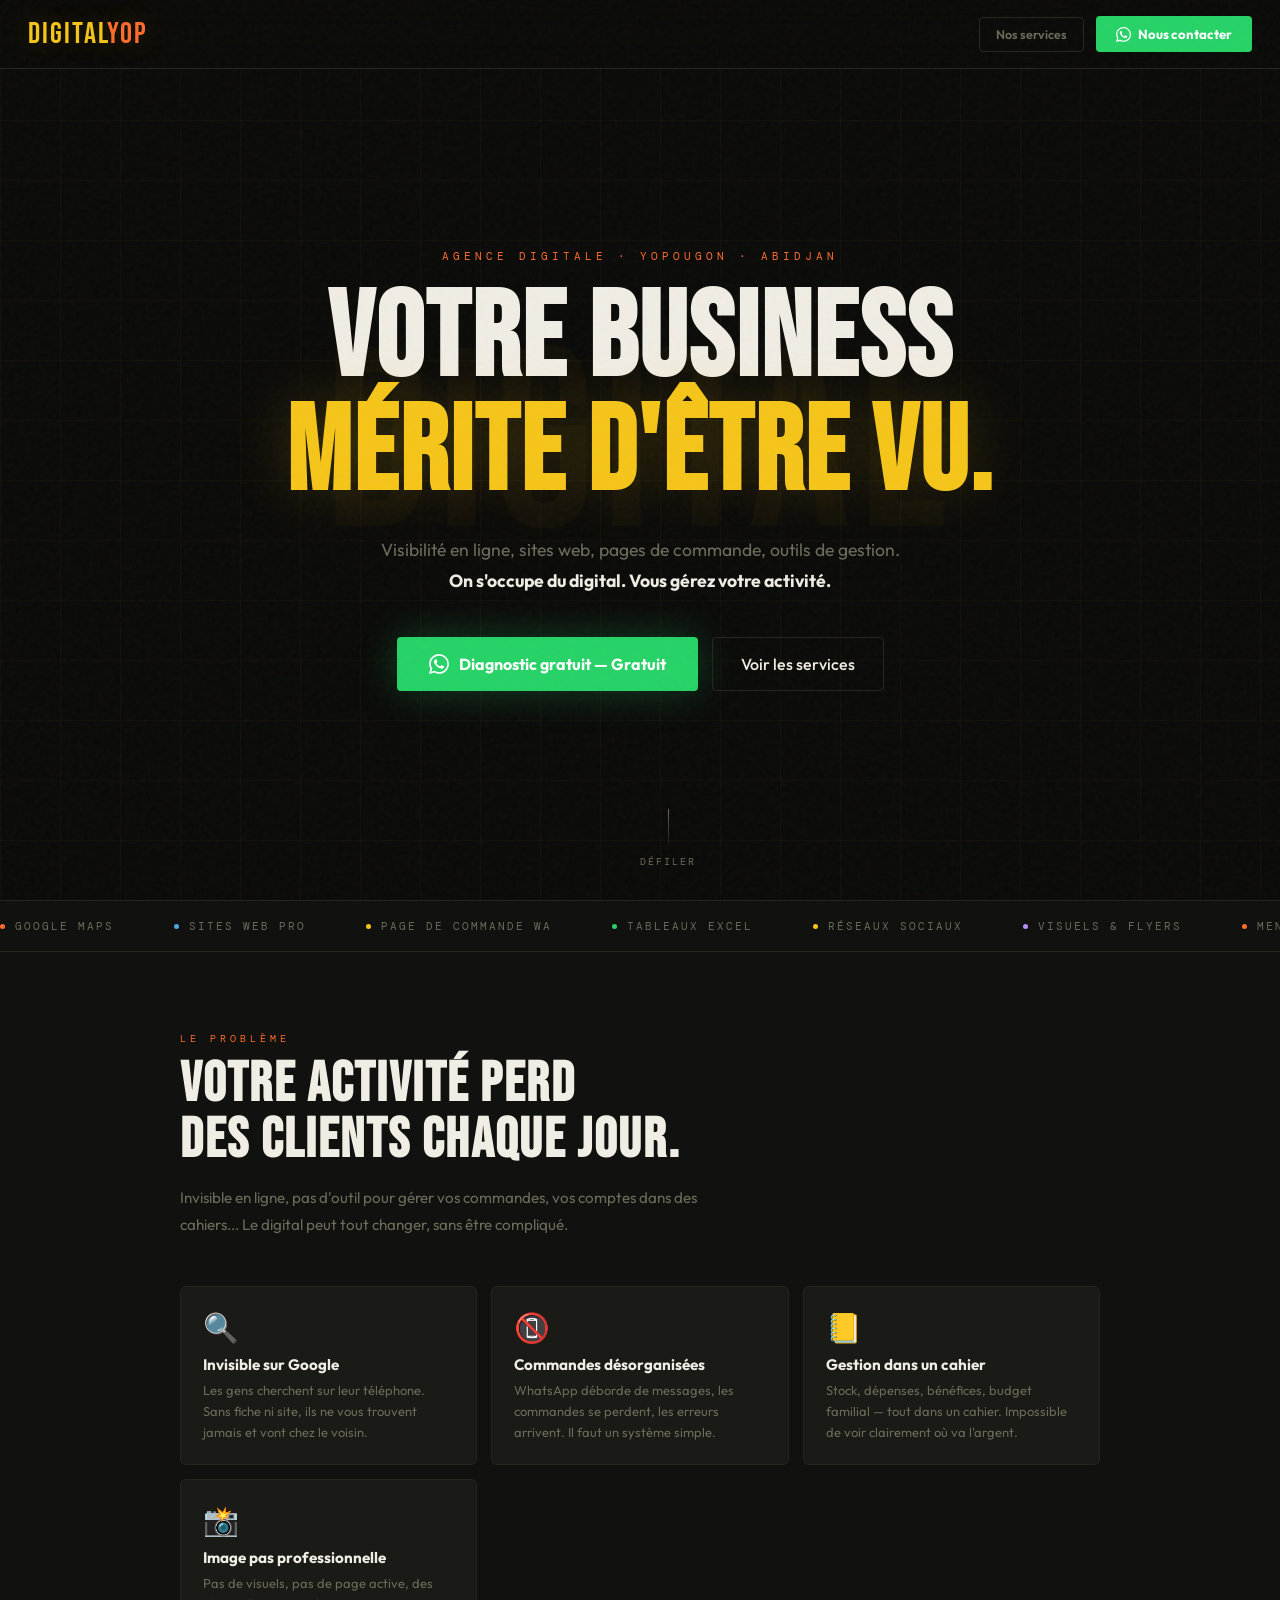
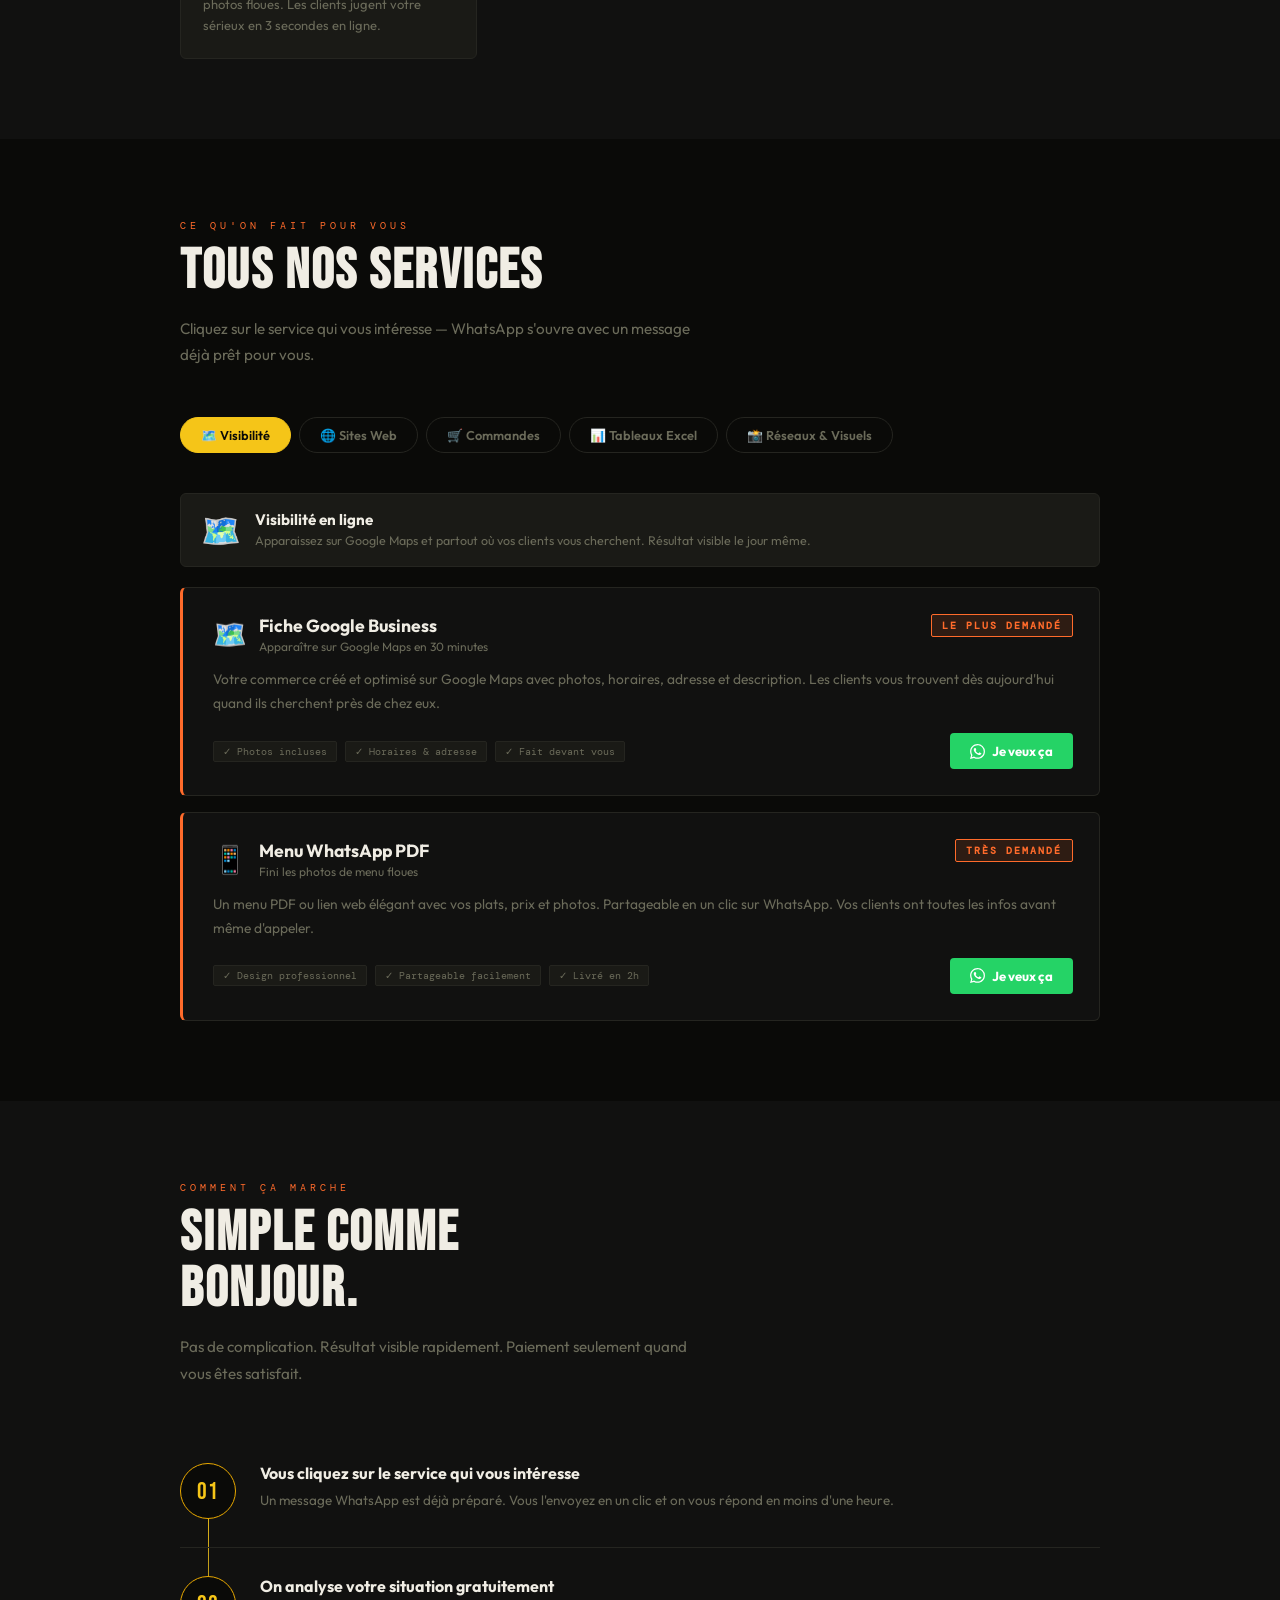
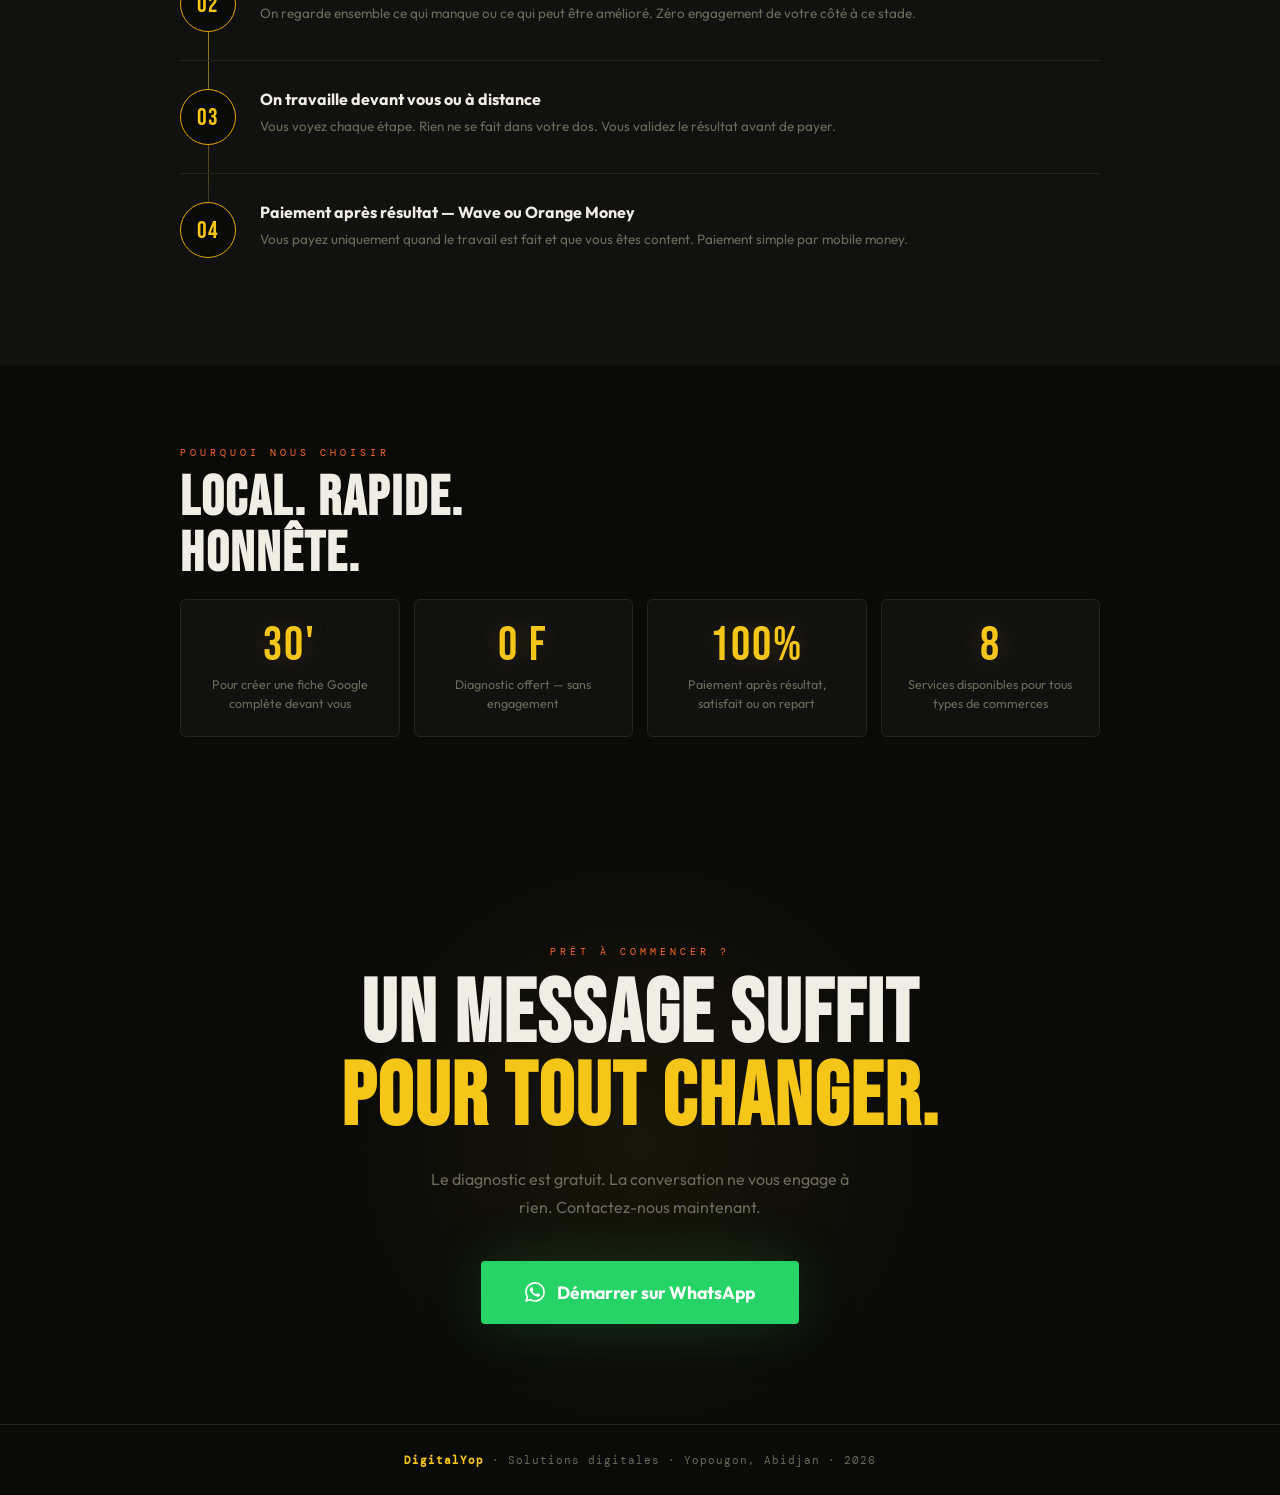
==== index.html @ 4b21d39e "Install Vercel Web Analytics Vercel Web Analytics Implementation Complete ==========================" ====
<!DOCTYPE html>
<html lang="fr">
<head>
<meta charset="UTF-8">
<meta name="viewport" content="width=device-width, initial-scale=1.0">
<title>DigitalYop — Solutions digitales pour commerces & familles</title>
<link href="https://fonts.googleapis.com/css2?family=Bebas+Neue&family=Outfit:wght@300;400;500;600;700&family=DM+Mono:wght@400;500&display=swap" rel="stylesheet">
<script>
  window.va = window.va || function () { (window.vaq = window.vaq || []).push(arguments); };
</script>
<script defer src="/_vercel/insights/script.js"></script>
<style>
:root{
  --bg:#0a0a08;
  --surface:#111110;
  --surface2:#1a1a16;
  --gold:#f5c518;
  --gold2:#e8a800;
  --orange:#ff6b2b;
  --green:#2dce6e;
  --blue:#4ea8de;
  --purple:#b48eff;
  --text:#f0ede4;
  --muted:#6b6b5a;
  --border:#252520;
  --wa:#25D366;
}
*{margin:0;padding:0;box-sizing:border-box;}
html{scroll-behavior:smooth;}
body{background:var(--bg);color:var(--text);font-family:'Outfit',sans-serif;overflow-x:hidden;}

/* GRAIN */
body::after{content:'';position:fixed;inset:0;background-image:url("data:image/svg+xml,%3Csvg viewBox='0 0 200 200' xmlns='http://www.w3.org/2000/svg'%3E%3Cfilter id='n'%3E%3CfeTurbulence type='fractalNoise' baseFrequency='0.85' numOctaves='4' stitchTiles='stitch'/%3E%3C/filter%3E%3Crect width='100%25' height='100%25' filter='url(%23n)' opacity='0.035'/%3E%3C/svg%3E");pointer-events:none;z-index:9999;}

/* ── NAV ── */
nav{position:fixed;top:0;left:0;right:0;z-index:200;padding:16px 28px;display:flex;align-items:center;justify-content:space-between;background:rgba(10,10,8,0.9);backdrop-filter:blur(16px);border-bottom:1px solid var(--border);}
.nav-logo{font-family:'Bebas Neue',sans-serif;font-size:1.9rem;letter-spacing:2px;color:var(--gold);text-shadow:0 0 30px rgba(245,197,24,0.25);line-height:1;}
.nav-logo span{color:var(--orange);}
.nav-right{display:flex;align-items:center;gap:12px;}
.nav-services-btn{background:transparent;border:1px solid var(--border);color:var(--muted);padding:9px 16px;border-radius:4px;font-family:'Outfit',sans-serif;font-size:0.78rem;font-weight:600;cursor:pointer;text-decoration:none;transition:all .2s;display:none;}
.nav-services-btn:hover{border-color:var(--gold);color:var(--gold);}
.nav-cta{background:var(--wa);color:#fff;border:none;padding:10px 20px;border-radius:4px;font-family:'Outfit',sans-serif;font-size:0.82rem;font-weight:700;cursor:pointer;text-decoration:none;display:flex;align-items:center;gap:7px;transition:opacity .2s,transform .2s;}
.nav-cta:hover{opacity:.9;transform:translateY(-1px);}
@media(min-width:600px){.nav-services-btn{display:flex;}}

/* ── HERO ── */
.hero{min-height:100vh;display:flex;flex-direction:column;align-items:center;justify-content:center;text-align:center;padding:100px 20px 60px;position:relative;overflow:hidden;}
.hero-bg-text{position:absolute;font-family:'Bebas Neue',sans-serif;font-size:clamp(6rem,20vw,18rem);color:rgba(245,197,24,0.03);letter-spacing:8px;user-select:none;pointer-events:none;top:50%;transform:translateY(-50%);white-space:nowrap;line-height:1;}
.hero::before{content:'';position:absolute;inset:0;background-image:linear-gradient(rgba(245,197,24,0.03) 1px,transparent 1px),linear-gradient(90deg,rgba(245,197,24,0.03) 1px,transparent 1px);background-size:60px 60px;animation:gridMove 20s linear infinite;}
@keyframes gridMove{from{background-position:0 0;}to{background-position:60px 60px;}}
.hero-eyebrow{font-family:'DM Mono',monospace;font-size:0.68rem;color:var(--orange);text-transform:uppercase;letter-spacing:4px;margin-bottom:20px;position:relative;animation:fadeUp .6s ease both;}
.hero-title{font-family:'Bebas Neue',sans-serif;font-size:clamp(3rem,10vw,7.5rem);line-height:.95;letter-spacing:2px;margin-bottom:24px;position:relative;animation:fadeUp .6s .1s ease both;}
.hero-title .line2{color:var(--gold);text-shadow:0 0 60px rgba(245,197,24,0.2);display:block;}
.hero-sub{max-width:540px;font-size:clamp(0.95rem,2.5vw,1.1rem);color:var(--muted);line-height:1.75;margin-bottom:40px;position:relative;animation:fadeUp .6s .2s ease both;}
.hero-sub strong{color:var(--text);}
.hero-actions{display:flex;gap:14px;flex-wrap:wrap;justify-content:center;position:relative;animation:fadeUp .6s .3s ease both;}
.btn-wa-hero{background:var(--wa);color:#fff;border:none;padding:16px 32px;border-radius:4px;font-family:'Outfit',sans-serif;font-size:1rem;font-weight:700;cursor:pointer;text-decoration:none;display:flex;align-items:center;gap:10px;transition:all .25s;box-shadow:0 0 40px rgba(37,211,102,0.25);}
.btn-wa-hero:hover{transform:translateY(-3px);box-shadow:0 8px 40px rgba(37,211,102,0.35);}
.btn-outline{background:transparent;color:var(--text);border:1px solid var(--border);padding:16px 28px;border-radius:4px;font-family:'Outfit',sans-serif;font-size:1rem;font-weight:500;cursor:pointer;text-decoration:none;transition:border-color .2s,color .2s;}
.btn-outline:hover{border-color:var(--gold);color:var(--gold);}
.scroll-hint{position:absolute;bottom:32px;left:50%;transform:translateX(-50%);display:flex;flex-direction:column;align-items:center;gap:6px;font-family:'DM Mono',monospace;font-size:0.6rem;color:var(--muted);letter-spacing:2px;text-transform:uppercase;animation:fadeUp .6s .6s ease both;}
.scroll-arrow{width:1px;height:40px;background:linear-gradient(to bottom,var(--muted),transparent);animation:scrollPulse 1.8s ease infinite;}
@keyframes scrollPulse{0%,100%{opacity:.3;transform:scaleY(.7);}50%{opacity:1;transform:scaleY(1);}}

/* ── PROOF BAR ── */
.proof-bar{border-top:1px solid var(--border);border-bottom:1px solid var(--border);padding:18px 0;overflow:hidden;background:var(--surface);}
.proof-track{display:flex;gap:60px;align-items:center;width:max-content;animation:marquee 25s linear infinite;}
@keyframes marquee{from{transform:translateX(0);}to{transform:translateX(-50%);}}
.proof-item{display:flex;align-items:center;gap:10px;font-family:'DM Mono',monospace;font-size:0.68rem;color:var(--muted);text-transform:uppercase;letter-spacing:2px;white-space:nowrap;flex-shrink:0;}
.proof-dot{width:5px;height:5px;border-radius:50%;flex-shrink:0;}
.proof-dot.gold{background:var(--gold);}
.proof-dot.orange{background:var(--orange);}
.proof-dot.green{background:var(--green);}
.proof-dot.blue{background:var(--blue);}
.proof-dot.purple{background:var(--purple);}

/* ── SECTIONS ── */
.section{padding:80px 20px;}
.container{max-width:920px;margin:0 auto;}
.sec-label{font-family:'DM Mono',monospace;font-size:0.65rem;color:var(--orange);text-transform:uppercase;letter-spacing:4px;margin-bottom:12px;}
.sec-title{font-family:'Bebas Neue',sans-serif;font-size:clamp(2rem,6vw,3.5rem);letter-spacing:2px;line-height:1;margin-bottom:16px;}
.sec-sub{font-size:0.95rem;color:var(--muted);line-height:1.75;max-width:540px;margin-bottom:48px;}

/* ── PROBLEM ── */
.problem-section{background:var(--surface);}
.prob-grid{display:grid;grid-template-columns:repeat(auto-fit,minmax(220px,1fr));gap:14px;}
.prob-card{background:var(--surface2);border:1px solid var(--border);border-radius:6px;padding:22px;transition:border-color .2s,transform .2s;}
.prob-card:hover{border-color:var(--orange);transform:translateY(-4px);}
.prob-icon{font-size:1.8rem;margin-bottom:10px;}
.prob-card h3{font-size:.95rem;font-weight:700;margin-bottom:6px;}
.prob-card p{font-size:0.81rem;color:var(--muted);line-height:1.6;}

/* ── CATEGORY TABS ── */
.cat-tabs-wrap{display:flex;overflow-x:auto;gap:8px;padding-bottom:4px;margin-bottom:36px;scrollbar-width:none;}
.cat-tabs-wrap::-webkit-scrollbar{display:none;}
.cat-tab{flex-shrink:0;padding:9px 20px;border-radius:100px;border:1px solid var(--border);background:transparent;font-family:'Outfit',sans-serif;font-size:0.8rem;font-weight:600;cursor:pointer;color:var(--muted);transition:all .2s;white-space:nowrap;}
.cat-tab.active,.cat-tab:hover{background:var(--gold);border-color:var(--gold);color:var(--bg);}

/* ── CATEGORY SECTIONS ── */
.cat-section{display:none;}
.cat-section.active{display:block;animation:fadeIn .35s ease;}
@keyframes fadeIn{from{opacity:0;transform:translateY(10px);}to{opacity:1;transform:translateY(0);}}

.cat-intro{display:flex;align-items:center;gap:14px;padding:16px 20px;background:var(--surface2);border:1px solid var(--border);border-radius:6px;margin-bottom:20px;}
.cat-intro-emoji{font-size:2rem;}
.cat-intro h3{font-size:.95rem;font-weight:700;margin-bottom:3px;}
.cat-intro p{font-size:.78rem;color:var(--muted);line-height:1.5;}

/* ── SERVICE CARD ── */
.services-grid{display:grid;gap:16px;}
.service-card{background:var(--surface);border:1px solid var(--border);border-left:3px solid transparent;border-radius:6px;padding:26px 26px 26px 30px;position:relative;overflow:hidden;cursor:pointer;text-decoration:none;display:block;transition:border-color .25s,transform .25s,box-shadow .25s;}
.service-card::after{content:'';position:absolute;inset:0;background:linear-gradient(135deg,rgba(245,197,24,0.03),transparent);opacity:0;transition:opacity .25s;}
.service-card:hover{border-color:var(--gold);transform:translateX(6px);box-shadow:-6px 0 0 var(--gold);text-decoration:none;}
.service-card:hover::after{opacity:1;}

/* accent colors per category */
.service-card.cat-visib{border-left-color:var(--orange);}
.service-card.cat-web{border-left-color:var(--blue);}
.service-card.cat-social{border-left-color:var(--gold);}
.service-card.cat-excel{border-left-color:var(--green);}
.service-card.cat-visuels{border-left-color:var(--purple);}

.sc-top{display:flex;align-items:flex-start;justify-content:space-between;gap:14px;margin-bottom:14px;flex-wrap:wrap;}
.sc-icon-title{display:flex;align-items:center;gap:12px;}
.sc-emoji{font-size:1.7rem;flex-shrink:0;}
.sc-name{font-size:1.1rem;font-weight:700;color:var(--text);margin-bottom:2px;}
.sc-tagline{font-size:0.75rem;color:var(--muted);}
.sc-badge{font-family:'DM Mono',monospace;font-size:0.6rem;font-weight:700;text-transform:uppercase;letter-spacing:2px;padding:4px 10px;border-radius:2px;white-space:nowrap;flex-shrink:0;align-self:flex-start;}

.badge-hot{background:rgba(255,107,43,0.12);color:var(--orange);border:1px solid var(--orange);}
.badge-warm{background:rgba(245,197,24,0.08);color:var(--gold);border:1px solid var(--gold2);}
.badge-cool{background:rgba(45,206,110,0.08);color:var(--green);border:1px solid var(--green);}
.badge-blue{background:rgba(78,168,222,0.1);color:var(--blue);border:1px solid var(--blue);}
.badge-purple{background:rgba(180,142,255,0.1);color:var(--purple);border:1px solid var(--purple);}

.sc-desc{font-size:0.86rem;color:var(--muted);line-height:1.7;margin-bottom:18px;}
.sc-footer{display:flex;align-items:center;justify-content:space-between;flex-wrap:wrap;gap:12px;}
.sc-features{display:flex;gap:8px;flex-wrap:wrap;}
.sc-feat{font-family:'DM Mono',monospace;font-size:0.62rem;background:var(--surface2);border:1px solid var(--border);border-radius:2px;padding:3px 9px;color:var(--muted);}
.sc-cta{background:var(--wa);color:#fff;border:none;padding:10px 20px;border-radius:4px;font-family:'Outfit',sans-serif;font-size:0.82rem;font-weight:700;cursor:pointer;display:flex;align-items:center;gap:7px;transition:all .2s;text-decoration:none;flex-shrink:0;}
.sc-cta:hover{opacity:.9;transform:scale(1.03);}

/* ── HOW IT WORKS ── */
.how-section{background:var(--surface);}
.steps-list{display:grid;gap:0;position:relative;}
.steps-list::before{content:'';position:absolute;left:28px;top:40px;bottom:40px;width:1px;background:linear-gradient(to bottom,var(--gold),var(--border));}
@media(max-width:500px){.steps-list::before{left:20px;}}
.how-step{display:flex;gap:24px;align-items:flex-start;padding:28px 0;border-bottom:1px solid var(--border);opacity:0;transform:translateX(-20px);transition:opacity .5s,transform .5s;}
.how-step:last-child{border-bottom:none;}
.how-step.visible{opacity:1;transform:translateX(0);}
.how-num{font-family:'Bebas Neue',sans-serif;font-size:1.5rem;color:var(--gold);width:56px;height:56px;border:1px solid var(--gold2);border-radius:50%;display:flex;align-items:center;justify-content:center;flex-shrink:0;letter-spacing:1px;background:var(--bg);position:relative;z-index:1;}
.how-body h3{font-size:1rem;font-weight:700;margin-bottom:6px;}
.how-body p{font-size:0.84rem;color:var(--muted);line-height:1.7;}

/* ── TRUST ── */
.trust-grid{display:grid;grid-template-columns:repeat(auto-fit,minmax(190px,1fr));gap:14px;margin-bottom:48px;}
.trust-card{background:var(--surface);border:1px solid var(--border);border-radius:6px;padding:22px;text-align:center;}
.trust-num{font-family:'Bebas Neue',sans-serif;font-size:3rem;color:var(--gold);letter-spacing:2px;line-height:1;margin-bottom:6px;text-shadow:0 0 30px rgba(245,197,24,0.2);}
.trust-label{font-size:0.78rem;color:var(--muted);line-height:1.5;}

/* ── CTA FINAL ── */
.cta-section{text-align:center;padding:80px 20px 100px;position:relative;overflow:hidden;}
.cta-section::before{content:'';position:absolute;width:600px;height:600px;border-radius:50%;background:radial-gradient(circle,rgba(245,197,24,0.06) 0%,transparent 70%);top:50%;left:50%;transform:translate(-50%,-50%);pointer-events:none;}
.cta-big{font-family:'Bebas Neue',sans-serif;font-size:clamp(2.5rem,8vw,5.5rem);letter-spacing:2px;line-height:.95;margin-bottom:24px;}
.cta-big .highlight{color:var(--gold);}
.cta-sub{font-size:1rem;color:var(--muted);max-width:440px;margin:0 auto 40px;line-height:1.75;}
.btn-wa-big{display:inline-flex;align-items:center;gap:12px;background:var(--wa);color:#fff;border:none;padding:20px 44px;border-radius:4px;font-family:'Outfit',sans-serif;font-size:1.1rem;font-weight:700;cursor:pointer;text-decoration:none;transition:all .25s;box-shadow:0 0 60px rgba(37,211,102,0.2);}
.btn-wa-big:hover{transform:translateY(-4px);box-shadow:0 12px 60px rgba(37,211,102,0.35);}
.wa-icon{width:20px;height:20px;fill:#fff;flex-shrink:0;}

/* ── FOOTER ── */
footer{border-top:1px solid var(--border);padding:28px 20px;text-align:center;font-family:'DM Mono',monospace;font-size:0.68rem;color:var(--muted);letter-spacing:1px;}
footer strong{color:var(--gold);}

/* ── ANIMATIONS ── */
@keyframes fadeUp{from{opacity:0;transform:translateY(24px);}to{opacity:1;transform:translateY(0);}}
.reveal{opacity:0;transform:translateY(30px);transition:opacity .6s,transform .6s;}
.reveal.visible{opacity:1;transform:translateY(0);}
.reveal:nth-child(2){transition-delay:.08s;}
.reveal:nth-child(3){transition-delay:.16s;}
.reveal:nth-child(4){transition-delay:.24s;}
.reveal:nth-child(5){transition-delay:.32s;}
.reveal:nth-child(6){transition-delay:.40s;}

/* mobile */
@media(max-width:600px){
  nav{padding:14px 16px;}
  .nav-logo{font-size:1.4rem;}
  .section{padding:56px 16px;}
  .service-card{padding:20px 18px 20px 24px;}
  .sc-footer{flex-direction:column;align-items:flex-start;}
  .sc-cta{width:100%;justify-content:center;}
}

/* WA SVG path reuse */
.wa-path{d:path("M17.472 14.382c-.297-.149-1.758-.867-2.03-.967-.273-.099-.471-.148-.67.15-.197.297-.767.966-.94 1.164-.173.199-.347.223-.644.075-.297-.15-1.255-.463-2.39-1.475-.883-.788-1.48-1.761-1.653-2.059-.173-.297-.018-.458.13-.606.134-.133.298-.347.446-.52.149-.174.198-.298.298-.497.099-.198.05-.371-.025-.52-.075-.149-.669-1.612-.916-2.207-.242-.579-.487-.5-.669-.51-.173-.008-.371-.01-.57-.01-.198 0-.52.074-.792.372-.272.297-1.04 1.016-1.04 2.479 0 1.462 1.065 2.875 1.213 3.074.149.198 2.096 3.2 5.077 4.487.709.306 1.262.489 1.694.625.712.227 1.36.195 1.871.118.571-.085 1.758-.719 2.006-1.413.248-.694.248-1.289.173-1.413-.074-.124-.272-.198-.57-.347m-5.421 7.403h-.004a9.87 9.87 0 01-5.031-1.378l-.361-.214-3.741.982.998-3.648-.235-.374a9.86 9.86 0 01-1.51-5.26c.001-5.45 4.436-9.884 9.888-9.884 2.64 0 5.122 1.03 6.988 2.898a9.825 9.825 0 012.893 6.994c-.003 5.45-4.437 9.884-9.885 9.884m8.413-18.297A11.815 11.815 0 0012.05 0C5.495 0 .16 5.335.157 11.892c0 2.096.547 4.142 1.588 5.945L.057 24l6.305-1.654a11.882 11.882 0 005.683 1.448h.005c6.554 0 11.89-5.335 11.893-11.893a11.821 11.821 0 00-3.48-8.413Z");}
</style>
</head>
<body>

<!-- NAV -->
<nav>
  <div class="nav-logo">Digital<span>Yop</span></div>
  <div class="nav-right">
    <a class="nav-services-btn" href="#services">Nos services</a>
    <a class="nav-cta" href="https://wa.me/2250565861179?text=Bonjour%20DigitalYop%20!%20Je%20voudrais%20en%20savoir%20plus%20sur%20vos%20services.">
      <svg width="15" height="15" viewBox="0 0 24 24" fill="#fff"><path d="M17.472 14.382c-.297-.149-1.758-.867-2.03-.967-.273-.099-.471-.148-.67.15-.197.297-.767.966-.94 1.164-.173.199-.347.223-.644.075-.297-.15-1.255-.463-2.39-1.475-.883-.788-1.48-1.761-1.653-2.059-.173-.297-.018-.458.13-.606.134-.133.298-.347.446-.52.149-.174.198-.298.298-.497.099-.198.05-.371-.025-.52-.075-.149-.669-1.612-.916-2.207-.242-.579-.487-.5-.669-.51-.173-.008-.371-.01-.57-.01-.198 0-.52.074-.792.372-.272.297-1.04 1.016-1.04 2.479 0 1.462 1.065 2.875 1.213 3.074.149.198 2.096 3.2 5.077 4.487.709.306 1.262.489 1.694.625.712.227 1.36.195 1.871.118.571-.085 1.758-.719 2.006-1.413.248-.694.248-1.289.173-1.413-.074-.124-.272-.198-.57-.347m-5.421 7.403h-.004a9.87 9.87 0 01-5.031-1.378l-.361-.214-3.741.982.998-3.648-.235-.374a9.86 9.86 0 01-1.51-5.26c.001-5.45 4.436-9.884 9.888-9.884 2.64 0 5.122 1.03 6.988 2.898a9.825 9.825 0 012.893 6.994c-.003 5.45-4.437 9.884-9.885 9.884m8.413-18.297A11.815 11.815 0 0012.05 0C5.495 0 .16 5.335.157 11.892c0 2.096.547 4.142 1.588 5.945L.057 24l6.305-1.654a11.882 11.882 0 005.683 1.448h.005c6.554 0 11.89-5.335 11.893-11.893a11.821 11.821 0 00-3.48-8.413Z"/></svg>
      Nous contacter
    </a>
  </div>
</nav>

<!-- HERO -->
<section class="hero">
  <div class="hero-bg-text">DIGITAL</div>
  <div class="hero-eyebrow">Agence digitale · Yopougon · Abidjan</div>
  <h1 class="hero-title">
    Votre business<br>
    <span class="line2">mérite d'être vu.</span>
  </h1>
  <p class="hero-sub">
    Visibilité en ligne, sites web, pages de commande, outils de gestion.<br>
    <strong>On s'occupe du digital. Vous gérez votre activité.</strong>
  </p>
  <div class="hero-actions">
    <a class="btn-wa-hero" href="https://wa.me/2250565861179?text=Bonjour%20DigitalYop%20!%20Je%20voudrais%20un%20diagnostic%20gratuit%20de%20ma%20pr%C3%A9sence%20en%20ligne.%20Pouvez-vous%20m%27aider%20?">
      <svg width="20" height="20" viewBox="0 0 24 24" fill="#fff"><path d="M17.472 14.382c-.297-.149-1.758-.867-2.03-.967-.273-.099-.471-.148-.67.15-.197.297-.767.966-.94 1.164-.173.199-.347.223-.644.075-.297-.15-1.255-.463-2.39-1.475-.883-.788-1.48-1.761-1.653-2.059-.173-.297-.018-.458.13-.606.134-.133.298-.347.446-.52.149-.174.198-.298.298-.497.099-.198.05-.371-.025-.52-.075-.149-.669-1.612-.916-2.207-.242-.579-.487-.5-.669-.51-.173-.008-.371-.01-.57-.01-.198 0-.52.074-.792.372-.272.297-1.04 1.016-1.04 2.479 0 1.462 1.065 2.875 1.213 3.074.149.198 2.096 3.2 5.077 4.487.709.306 1.262.489 1.694.625.712.227 1.36.195 1.871.118.571-.085 1.758-.719 2.006-1.413.248-.694.248-1.289.173-1.413-.074-.124-.272-.198-.57-.347m-5.421 7.403h-.004a9.87 9.87 0 01-5.031-1.378l-.361-.214-3.741.982.998-3.648-.235-.374a9.86 9.86 0 01-1.51-5.26c.001-5.45 4.436-9.884 9.888-9.884 2.64 0 5.122 1.03 6.988 2.898a9.825 9.825 0 012.893 6.994c-.003 5.45-4.437 9.884-9.885 9.884m8.413-18.297A11.815 11.815 0 0012.05 0C5.495 0 .16 5.335.157 11.892c0 2.096.547 4.142 1.588 5.945L.057 24l6.305-1.654a11.882 11.882 0 005.683 1.448h.005c6.554 0 11.89-5.335 11.893-11.893a11.821 11.821 0 00-3.48-8.413Z"/></svg>
      Diagnostic gratuit — Gratuit
    </a>
    <a class="btn-outline" href="#services">Voir les services</a>
  </div>
  <div class="scroll-hint">
    <div class="scroll-arrow"></div>
    Défiler
  </div>
</section>

<!-- PROOF BAR -->
<div class="proof-bar">
  <div class="proof-track">
    <div class="proof-item"><div class="proof-dot orange"></div>Google Maps</div>
    <div class="proof-item"><div class="proof-dot blue"></div>Sites Web Pro</div>
    <div class="proof-item"><div class="proof-dot gold"></div>Page de Commande WA</div>
    <div class="proof-item"><div class="proof-dot green"></div>Tableaux Excel</div>
    <div class="proof-item"><div class="proof-dot gold"></div>Réseaux Sociaux</div>
    <div class="proof-item"><div class="proof-dot purple"></div>Visuels & Flyers</div>
    <div class="proof-item"><div class="proof-dot orange"></div>Menu WhatsApp</div>
    <div class="proof-item"><div class="proof-dot blue"></div>Budget Familial</div>
    <div class="proof-item"><div class="proof-dot orange"></div>Google Maps</div>
    <div class="proof-item"><div class="proof-dot blue"></div>Sites Web Pro</div>
    <div class="proof-item"><div class="proof-dot gold"></div>Page de Commande WA</div>
    <div class="proof-item"><div class="proof-dot green"></div>Tableaux Excel</div>
    <div class="proof-item"><div class="proof-dot gold"></div>Réseaux Sociaux</div>
    <div class="proof-item"><div class="proof-dot purple"></div>Visuels & Flyers</div>
    <div class="proof-item"><div class="proof-dot orange"></div>Menu WhatsApp</div>
    <div class="proof-item"><div class="proof-dot blue"></div>Budget Familial</div>
  </div>
</div>

<!-- PROBLEM -->
<section class="section problem-section">
  <div class="container">
    <div class="sec-label reveal">Le problème</div>
    <h2 class="sec-title reveal">Votre activité perd<br>des clients chaque jour.</h2>
    <p class="sec-sub reveal">Invisible en ligne, pas d'outil pour gérer vos commandes, vos comptes dans des cahiers... Le digital peut tout changer, sans être compliqué.</p>
    <div class="prob-grid">
      <div class="prob-card reveal">
        <div class="prob-icon">🔍</div>
        <h3>Invisible sur Google</h3>
        <p>Les gens cherchent sur leur téléphone. Sans fiche ni site, ils ne vous trouvent jamais et vont chez le voisin.</p>
      </div>
      <div class="prob-card reveal">
        <div class="prob-icon">📵</div>
        <h3>Commandes désorganisées</h3>
        <p>WhatsApp déborde de messages, les commandes se perdent, les erreurs arrivent. Il faut un système simple.</p>
      </div>
      <div class="prob-card reveal">
        <div class="prob-icon">📒</div>
        <h3>Gestion dans un cahier</h3>
        <p>Stock, dépenses, bénéfices, budget familial — tout dans un cahier. Impossible de voir clairement où va l'argent.</p>
      </div>
      <div class="prob-card reveal">
        <div class="prob-icon">📸</div>
        <h3>Image pas professionnelle</h3>
        <p>Pas de visuels, pas de page active, des photos floues. Les clients jugent votre sérieux en 3 secondes en ligne.</p>
      </div>
    </div>
  </div>
</section>

<!-- SERVICES -->
<section class="section" id="services">
  <div class="container">
    <div class="sec-label reveal">Ce qu'on fait pour vous</div>
    <h2 class="sec-title reveal">Tous nos services</h2>
    <p class="sec-sub reveal">Cliquez sur le service qui vous intéresse — WhatsApp s'ouvre avec un message déjà prêt pour vous.</p>

    <!-- CATEGORY TABS -->
    <div class="cat-tabs-wrap reveal">
      <button class="cat-tab active" onclick="showCat('visib',this)">🗺️ Visibilité</button>
      <button class="cat-tab" onclick="showCat('web',this)">🌐 Sites Web</button>
      <button class="cat-tab" onclick="showCat('commande',this)">🛒 Commandes</button>
      <button class="cat-tab" onclick="showCat('excel',this)">📊 Tableaux Excel</button>
      <button class="cat-tab" onclick="showCat('social',this)">📸 Réseaux & Visuels</button>
    </div>

    <!-- ═══ CAT : VISIBILITÉ ═══ -->
    <div class="cat-section active" id="cat-visib">
      <div class="cat-intro">
        <div class="cat-intro-emoji">🗺️</div>
        <div>
          <h3>Visibilité en ligne</h3>
          <p>Apparaissez sur Google Maps et partout où vos clients vous cherchent. Résultat visible le jour même.</p>
        </div>
      </div>
      <div class="services-grid">

        <a class="service-card cat-visib"
           href="https://wa.me/2250565861179?text=Bonjour%20DigitalYop%20!%20%F0%9F%97%BA%EF%B8%8F%20Je%20suis%20int%C3%A9ress%C3%A9(e)%20par%20la%20cr%C3%A9ation%20de%20ma%20fiche%20Google%20Business.%20Mon%20commerce%20n%E2%80%99appara%C3%AEt%20pas%20(ou%20mal)%20sur%20Google%20Maps%20et%20je%20voudrais%20corriger%20%C3%A7a.%20Pouvez-vous%20m%E2%80%99aider%20%3F">
          <div class="sc-top">
            <div class="sc-icon-title">
              <div class="sc-emoji">🗺️</div>
              <div>
                <div class="sc-name">Fiche Google Business</div>
                <div class="sc-tagline">Apparaître sur Google Maps en 30 minutes</div>
              </div>
            </div>
            <div class="sc-badge badge-hot">Le plus demandé</div>
          </div>
          <p class="sc-desc">Votre commerce créé et optimisé sur Google Maps avec photos, horaires, adresse et description. Les clients vous trouvent dès aujourd'hui quand ils cherchent près de chez eux.</p>
          <div class="sc-footer">
            <div class="sc-features">
              <span class="sc-feat">✓ Photos incluses</span>
              <span class="sc-feat">✓ Horaires & adresse</span>
              <span class="sc-feat">✓ Fait devant vous</span>
            </div>
            <div class="sc-cta"><svg width="15" height="15" viewBox="0 0 24 24" fill="#fff"><path d="M17.472 14.382c-.297-.149-1.758-.867-2.03-.967-.273-.099-.471-.148-.67.15-.197.297-.767.966-.94 1.164-.173.199-.347.223-.644.075-.297-.15-1.255-.463-2.39-1.475-.883-.788-1.48-1.761-1.653-2.059-.173-.297-.018-.458.13-.606.134-.133.298-.347.446-.52.149-.174.198-.298.298-.497.099-.198.05-.371-.025-.52-.075-.149-.669-1.612-.916-2.207-.242-.579-.487-.5-.669-.51-.173-.008-.371-.01-.57-.01-.198 0-.52.074-.792.372-.272.297-1.04 1.016-1.04 2.479 0 1.462 1.065 2.875 1.213 3.074.149.198 2.096 3.2 5.077 4.487.709.306 1.262.489 1.694.625.712.227 1.36.195 1.871.118.571-.085 1.758-.719 2.006-1.413.248-.694.248-1.289.173-1.413-.074-.124-.272-.198-.57-.347m-5.421 7.403h-.004a9.87 9.87 0 01-5.031-1.378l-.361-.214-3.741.982.998-3.648-.235-.374a9.86 9.86 0 01-1.51-5.26c.001-5.45 4.436-9.884 9.888-9.884 2.64 0 5.122 1.03 6.988 2.898a9.825 9.825 0 012.893 6.994c-.003 5.45-4.437 9.884-9.885 9.884m8.413-18.297A11.815 11.815 0 0012.05 0C5.495 0 .16 5.335.157 11.892c0 2.096.547 4.142 1.588 5.945L.057 24l6.305-1.654a11.882 11.882 0 005.683 1.448h.005c6.554 0 11.89-5.335 11.893-11.893a11.821 11.821 0 00-3.48-8.413Z"/></svg>Je veux ça</div>
          </div>
        </a>

        <a class="service-card cat-visib"
           href="https://wa.me/2250565861179?text=Bonjour%20DigitalYop%20!%20%F0%9F%93%B1%20Je%20voudrais%20un%20menu%20WhatsApp%20professionnel%20pour%20mon%20restaurant.%20Mes%20clients%20me%20demandent%20le%20menu%20en%20permanence%20et%20je%20voudrais%20quelque%20chose%20de%20propre%20%C3%A0%20partager.%20Pouvez-vous%20m%E2%80%99aider%20%3F">
          <div class="sc-top">
            <div class="sc-icon-title">
              <div class="sc-emoji">📱</div>
              <div>
                <div class="sc-name">Menu WhatsApp PDF</div>
                <div class="sc-tagline">Fini les photos de menu floues</div>
              </div>
            </div>
            <div class="sc-badge badge-hot">Très demandé</div>
          </div>
          <p class="sc-desc">Un menu PDF ou lien web élégant avec vos plats, prix et photos. Partageable en un clic sur WhatsApp. Vos clients ont toutes les infos avant même d'appeler.</p>
          <div class="sc-footer">
            <div class="sc-features">
              <span class="sc-feat">✓ Design professionnel</span>
              <span class="sc-feat">✓ Partageable facilement</span>
              <span class="sc-feat">✓ Livré en 2h</span>
            </div>
            <div class="sc-cta"><svg width="15" height="15" viewBox="0 0 24 24" fill="#fff"><path d="M17.472 14.382c-.297-.149-1.758-.867-2.03-.967-.273-.099-.471-.148-.67.15-.197.297-.767.966-.94 1.164-.173.199-.347.223-.644.075-.297-.15-1.255-.463-2.39-1.475-.883-.788-1.48-1.761-1.653-2.059-.173-.297-.018-.458.13-.606.134-.133.298-.347.446-.52.149-.174.198-.298.298-.497.099-.198.05-.371-.025-.52-.075-.149-.669-1.612-.916-2.207-.242-.579-.487-.5-.669-.51-.173-.008-.371-.01-.57-.01-.198 0-.52.074-.792.372-.272.297-1.04 1.016-1.04 2.479 0 1.462 1.065 2.875 1.213 3.074.149.198 2.096 3.2 5.077 4.487.709.306 1.262.489 1.694.625.712.227 1.36.195 1.871.118.571-.085 1.758-.719 2.006-1.413.248-.694.248-1.289.173-1.413-.074-.124-.272-.198-.57-.347m-5.421 7.403h-.004a9.87 9.87 0 01-5.031-1.378l-.361-.214-3.741.982.998-3.648-.235-.374a9.86 9.86 0 01-1.51-5.26c.001-5.45 4.436-9.884 9.888-9.884 2.64 0 5.122 1.03 6.988 2.898a9.825 9.825 0 012.893 6.994c-.003 5.45-4.437 9.884-9.885 9.884m8.413-18.297A11.815 11.815 0 0012.05 0C5.495 0 .16 5.335.157 11.892c0 2.096.547 4.142 1.588 5.945L.057 24l6.305-1.654a11.882 11.882 0 005.683 1.448h.005c6.554 0 11.89-5.335 11.893-11.893a11.821 11.821 0 00-3.48-8.413Z"/></svg>Je veux ça</div>
          </div>
        </a>

      </div>
    </div>

    <!-- ═══ CAT : SITES WEB ═══ -->
    <div class="cat-section" id="cat-web">
      <div class="cat-intro">
        <div class="cat-intro-emoji">🌐</div>
        <div>
          <h3>Sites Web Professionnels</h3>
          <p>Une présence en ligne crédible qui inspire confiance et attire des clients même quand vous dormez.</p>
        </div>
      </div>
      <div class="services-grid">

        <a class="service-card cat-web"
           href="https://wa.me/2250565861179?text=Bonjour%20DigitalYop%20!%20%F0%9F%8C%90%20Je%20voudrais%20un%20mini-site%20web%20d%27une%20page%20pour%20mon%20commerce%20ou%20restaurant.%20Je%20veux%20%C3%AAtre%20cr%C3%A9dible%20en%20ligne%20et%20que%20les%20clients%20puissent%20me%20trouver%20facilement.%20Pouvez-vous%20m%E2%80%99aider%20%3F">
          <div class="sc-top">
            <div class="sc-icon-title">
              <div class="sc-emoji">🌐</div>
              <div>
                <div class="sc-name">Mini-Site Une Page</div>
                <div class="sc-tagline">Présentation, menu, contact, réservation</div>
              </div>
            </div>
            <div class="sc-badge badge-blue">Populaire</div>
          </div>
          <p class="sc-desc">Un site web élégant, mobile, avec votre présentation, galerie photos, menu ou catalogue, et un bouton de contact direct WhatsApp. Parfait pour les restaurants, salons, boutiques et prestataires.</p>
          <div class="sc-footer">
            <div class="sc-features">
              <span class="sc-feat">✓ Mobile first</span>
              <span class="sc-feat">✓ Hébergement gratuit</span>
              <span class="sc-feat">✓ Livré en 3–4 jours</span>
            </div>
            <div class="sc-cta"><svg width="15" height="15" viewBox="0 0 24 24" fill="#fff"><path d="M17.472 14.382c-.297-.149-1.758-.867-2.03-.967-.273-.099-.471-.148-.67.15-.197.297-.767.966-.94 1.164-.173.199-.347.223-.644.075-.297-.15-1.255-.463-2.39-1.475-.883-.788-1.48-1.761-1.653-2.059-.173-.297-.018-.458.13-.606.134-.133.298-.347.446-.52.149-.174.198-.298.298-.497.099-.198.05-.371-.025-.52-.075-.149-.669-1.612-.916-2.207-.242-.579-.487-.5-.669-.51-.173-.008-.371-.01-.57-.01-.198 0-.52.074-.792.372-.272.297-1.04 1.016-1.04 2.479 0 1.462 1.065 2.875 1.213 3.074.149.198 2.096 3.2 5.077 4.487.709.306 1.262.489 1.694.625.712.227 1.36.195 1.871.118.571-.085 1.758-.719 2.006-1.413.248-.694.248-1.289.173-1.413-.074-.124-.272-.198-.57-.347m-5.421 7.403h-.004a9.87 9.87 0 01-5.031-1.378l-.361-.214-3.741.982.998-3.648-.235-.374a9.86 9.86 0 01-1.51-5.26c.001-5.45 4.436-9.884 9.888-9.884 2.64 0 5.122 1.03 6.988 2.898a9.825 9.825 0 012.893 6.994c-.003 5.45-4.437 9.884-9.885 9.884m8.413-18.297A11.815 11.815 0 0012.05 0C5.495 0 .16 5.335.157 11.892c0 2.096.547 4.142 1.588 5.945L.057 24l6.305-1.654a11.882 11.882 0 005.683 1.448h.005c6.554 0 11.89-5.335 11.893-11.893a11.821 11.821 0 00-3.48-8.413Z"/></svg>Je veux ça</div>
          </div>
        </a>

        <a class="service-card cat-web"
           href="https://wa.me/2250565861179?text=Bonjour%20DigitalYop%20!%20%F0%9F%8C%9F%20Je%20voudrais%20un%20site%20web%20professionnel%20complet%20pour%20mon%20entreprise.%20J%E2%80%99ai%20besoin%20de%20plusieurs%20pages%2C%20d%E2%80%99un%20catalogue%20ou%20portfolio%20et%20d%E2%80%99un%20formulaire%20de%20contact.%20Pouvez-vous%20m%E2%80%99aider%20%3F">
          <div class="sc-top">
            <div class="sc-icon-title">
              <div class="sc-emoji">🌟</div>
              <div>
                <div class="sc-name">Site Web Complet Multi-pages</div>
                <div class="sc-tagline">Accueil · Services · Portfolio · Contact</div>
              </div>
            </div>
            <div class="sc-badge badge-blue">Premium</div>
          </div>
          <p class="sc-desc">Un site professionnel multi-pages pour les entreprises qui veulent une image sérieuse : présentation complète, catalogue ou portfolio, témoignages clients, formulaire de contact et intégration WhatsApp.</p>
          <div class="sc-footer">
            <div class="sc-features">
              <span class="sc-feat">✓ Plusieurs pages</span>
              <span class="sc-feat">✓ SEO de base inclus</span>
              <span class="sc-feat">✓ Livré en 5–7 jours</span>
            </div>
            <div class="sc-cta"><svg width="15" height="15" viewBox="0 0 24 24" fill="#fff"><path d="M17.472 14.382c-.297-.149-1.758-.867-2.03-.967-.273-.099-.471-.148-.67.15-.197.297-.767.966-.94 1.164-.173.199-.347.223-.644.075-.297-.15-1.255-.463-2.39-1.475-.883-.788-1.48-1.761-1.653-2.059-.173-.297-.018-.458.13-.606.134-.133.298-.347.446-.52.149-.174.198-.298.298-.497.099-.198.05-.371-.025-.52-.075-.149-.669-1.612-.916-2.207-.242-.579-.487-.5-.669-.51-.173-.008-.371-.01-.57-.01-.198 0-.52.074-.792.372-.272.297-1.04 1.016-1.04 2.479 0 1.462 1.065 2.875 1.213 3.074.149.198 2.096 3.2 5.077 4.487.709.306 1.262.489 1.694.625.712.227 1.36.195 1.871.118.571-.085 1.758-.719 2.006-1.413.248-.694.248-1.289.173-1.413-.074-.124-.272-.198-.57-.347m-5.421 7.403h-.004a9.87 9.87 0 01-5.031-1.378l-.361-.214-3.741.982.998-3.648-.235-.374a9.86 9.86 0 01-1.51-5.26c.001-5.45 4.436-9.884 9.888-9.884 2.64 0 5.122 1.03 6.988 2.898a9.825 9.825 0 012.893 6.994c-.003 5.45-4.437 9.884-9.885 9.884m8.413-18.297A11.815 11.815 0 0012.05 0C5.495 0 .16 5.335.157 11.892c0 2.096.547 4.142 1.588 5.945L.057 24l6.305-1.654a11.882 11.882 0 005.683 1.448h.005c6.554 0 11.89-5.335 11.893-11.893a11.821 11.821 0 00-3.48-8.413Z"/></svg>Je veux ça</div>
          </div>
        </a>

      </div>
    </div>

    <!-- ═══ CAT : COMMANDES ═══ -->
    <div class="cat-section" id="cat-commande">
      <div class="cat-intro">
        <div class="cat-intro-emoji">🛒</div>
        <div>
          <h3>Pages de Commande WhatsApp</h3>
          <p>Transformez votre WhatsApp en vrai système de commande. Plus d'erreurs, plus de perte de clients.</p>
        </div>
      </div>
      <div class="services-grid">

        <a class="service-card cat-commande"
           href="https://wa.me/2250565861179?text=Bonjour%20DigitalYop%20!%20%F0%9F%9B%92%20Je%20voudrais%20une%20page%20de%20commande%20WhatsApp%20pour%20mon%20commerce.%20Mes%20clients%20commandent%20en%20d%C3%A9sordre%20par%20WhatsApp%20et%20je%20perds%20des%20commandes.%20Je%20veux%20quelque%20chose%20de%20structur%C3%A9.%20Pouvez-vous%20m%E2%80%99aider%20%3F">
          <div class="sc-top">
            <div class="sc-icon-title">
              <div class="sc-emoji">🛒</div>
              <div>
                <div class="sc-name">Page de Commande WhatsApp</div>
                <div class="sc-tagline">Catalogue cliquable → commande automatique</div>
              </div>
            </div>
            <div class="sc-badge badge-warm">Nouveau</div>
          </div>
          <p class="sc-desc">Vos clients choisissent leurs produits sur une page web simple, cliquent sur "Commander" et WhatsApp s'ouvre avec leur commande déjà rédigée. Vous recevez des commandes claires, structurées, sans erreur. Idéal pour restaurants, traiteurs, boutiques.</p>
          <div class="sc-footer">
            <div class="sc-features">
              <span class="sc-feat">✓ Catalogue avec photos</span>
              <span class="sc-feat">✓ Message WA automatique</span>
              <span class="sc-feat">✓ Zéro application à installer</span>
            </div>
            <div class="sc-cta"><svg width="15" height="15" viewBox="0 0 24 24" fill="#fff"><path d="M17.472 14.382c-.297-.149-1.758-.867-2.03-.967-.273-.099-.471-.148-.67.15-.197.297-.767.966-.94 1.164-.173.199-.347.223-.644.075-.297-.15-1.255-.463-2.39-1.475-.883-.788-1.48-1.761-1.653-2.059-.173-.297-.018-.458.13-.606.134-.133.298-.347.446-.52.149-.174.198-.298.298-.497.099-.198.05-.371-.025-.52-.075-.149-.669-1.612-.916-2.207-.242-.579-.487-.5-.669-.51-.173-.008-.371-.01-.57-.01-.198 0-.52.074-.792.372-.272.297-1.04 1.016-1.04 2.479 0 1.462 1.065 2.875 1.213 3.074.149.198 2.096 3.2 5.077 4.487.709.306 1.262.489 1.694.625.712.227 1.36.195 1.871.118.571-.085 1.758-.719 2.006-1.413.248-.694.248-1.289.173-1.413-.074-.124-.272-.198-.57-.347m-5.421 7.403h-.004a9.87 9.87 0 01-5.031-1.378l-.361-.214-3.741.982.998-3.648-.235-.374a9.86 9.86 0 01-1.51-5.26c.001-5.45 4.436-9.884 9.888-9.884 2.64 0 5.122 1.03 6.988 2.898a9.825 9.825 0 012.893 6.994c-.003 5.45-4.437 9.884-9.885 9.884m8.413-18.297A11.815 11.815 0 0012.05 0C5.495 0 .16 5.335.157 11.892c0 2.096.547 4.142 1.588 5.945L.057 24l6.305-1.654a11.882 11.882 0 005.683 1.448h.005c6.554 0 11.89-5.335 11.893-11.893a11.821 11.821 0 00-3.48-8.413Z"/></svg>Je veux ça</div>
          </div>
        </a>

        <a class="service-card cat-commande"
           href="https://wa.me/2250565861179?text=Bonjour%20DigitalYop%20!%20%F0%9F%93%A6%20Je%20voudrais%20un%20bon%20de%20commande%20WhatsApp%20pour%20mon%20n%C9%A1%C3%A9goce.%20Je%20veux%20que%20mes%20clients%20grossistes%20ou%20d%C3%A9taillants%20puissent%20commander%20facilement%20et%20que%20je%20re%C3%A7oive%20les%20commandes%20bien%20organis%C3%A9es.%20Pouvez-vous%20m%E2%80%99aider%20%3F">
          <div class="sc-top">
            <div class="sc-icon-title">
              <div class="sc-emoji">📦</div>
              <div>
                <div class="sc-name">Bon de Commande Négoce</div>
                <div class="sc-tagline">Pour grossistes, détaillants & revendeurs</div>
              </div>
            </div>
            <div class="sc-badge badge-warm">Pro</div>
          </div>
          <p class="sc-desc">Formulaire de commande adapté au négoce : choix des produits, quantités, unités, livraison. Le client envoie sa commande complète sur WhatsApp en un clic. Vous gérez mieux, vous livrez mieux.</p>
          <div class="sc-footer">
            <div class="sc-features">
              <span class="sc-feat">✓ Quantités & unités</span>
              <span class="sc-feat">✓ Calcul automatique</span>
              <span class="sc-feat">✓ Adapté à votre catalogue</span>
            </div>
            <div class="sc-cta"><svg width="15" height="15" viewBox="0 0 24 24" fill="#fff"><path d="M17.472 14.382c-.297-.149-1.758-.867-2.03-.967-.273-.099-.471-.148-.67.15-.197.297-.767.966-.94 1.164-.173.199-.347.223-.644.075-.297-.15-1.255-.463-2.39-1.475-.883-.788-1.48-1.761-1.653-2.059-.173-.297-.018-.458.13-.606.134-.133.298-.347.446-.52.149-.174.198-.298.298-.497.099-.198.05-.371-.025-.52-.075-.149-.669-1.612-.916-2.207-.242-.579-.487-.5-.669-.51-.173-.008-.371-.01-.57-.01-.198 0-.52.074-.792.372-.272.297-1.04 1.016-1.04 2.479 0 1.462 1.065 2.875 1.213 3.074.149.198 2.096 3.2 5.077 4.487.709.306 1.262.489 1.694.625.712.227 1.36.195 1.871.118.571-.085 1.758-.719 2.006-1.413.248-.694.248-1.289.173-1.413-.074-.124-.272-.198-.57-.347m-5.421 7.403h-.004a9.87 9.87 0 01-5.031-1.378l-.361-.214-3.741.982.998-3.648-.235-.374a9.86 9.86 0 01-1.51-5.26c.001-5.45 4.436-9.884 9.888-9.884 2.64 0 5.122 1.03 6.988 2.898a9.825 9.825 0 012.893 6.994c-.003 5.45-4.437 9.884-9.885 9.884m8.413-18.297A11.815 11.815 0 0012.05 0C5.495 0 .16 5.335.157 11.892c0 2.096.547 4.142 1.588 5.945L.057 24l6.305-1.654a11.882 11.882 0 005.683 1.448h.005c6.554 0 11.89-5.335 11.893-11.893a11.821 11.821 0 00-3.48-8.413Z"/></svg>Je veux ça</div>
          </div>
        </a>

      </div>
    </div>

    <!-- ═══ CAT : EXCEL ═══ -->
    <div class="cat-section" id="cat-excel">
      <div class="cat-intro">
        <div class="cat-intro-emoji">📊</div>
        <div>
          <h3>Tableaux Excel sur mesure</h3>
          <p>Fini les cahiers et les calculs à la main. Des outils simples qui calculent tout automatiquement pour vous.</p>
        </div>
      </div>
      <div class="services-grid">

        <a class="service-card cat-excel"
           href="https://wa.me/2250565861179?text=Bonjour%20DigitalYop%20!%20%F0%9F%93%8A%20Je%20voudrais%20un%20tableau%20Excel%20pour%20g%C3%A9rer%20mon%20commerce%20%3A%20stock%2C%20ventes%2C%20d%C3%A9penses%20et%20b%C3%A9n%C3%A9fices.%20En%20ce%20moment%20tout%20est%20dans%20un%20cahier%20et%20c%E2%80%99est%20difficile%20%C3%A0%20suivre.%20Pouvez-vous%20m%E2%80%99aider%20%3F">
          <div class="sc-top">
            <div class="sc-icon-title">
              <div class="sc-emoji">🏪</div>
              <div>
                <div class="sc-name">Tableau de Gestion Commerce</div>
                <div class="sc-tagline">Stock · Ventes · Dépenses · Bénéfices</div>
              </div>
            </div>
            <div class="sc-badge badge-cool">Très utile</div>
          </div>
          <p class="sc-desc">Un tableau Excel complet pour suivre votre stock, enregistrer vos ventes quotidiennes, gérer vos dépenses et voir vos bénéfices en temps réel. Tableau simple, coloré, facile à utiliser même sans formation.</p>
          <div class="sc-footer">
            <div class="sc-features">
              <span class="sc-feat">✓ Calculs automatiques</span>
              <span class="sc-feat">✓ Graphiques inclus</span>
              <span class="sc-feat">✓ Formation d'utilisation</span>
            </div>
            <div class="sc-cta"><svg width="15" height="15" viewBox="0 0 24 24" fill="#fff"><path d="M17.472 14.382c-.297-.149-1.758-.867-2.03-.967-.273-.099-.471-.148-.67.15-.197.297-.767.966-.94 1.164-.173.199-.347.223-.644.075-.297-.15-1.255-.463-2.39-1.475-.883-.788-1.48-1.761-1.653-2.059-.173-.297-.018-.458.13-.606.134-.133.298-.347.446-.52.149-.174.198-.298.298-.497.099-.198.05-.371-.025-.52-.075-.149-.669-1.612-.916-2.207-.242-.579-.487-.5-.669-.51-.173-.008-.371-.01-.57-.01-.198 0-.52.074-.792.372-.272.297-1.04 1.016-1.04 2.479 0 1.462 1.065 2.875 1.213 3.074.149.198 2.096 3.2 5.077 4.487.709.306 1.262.489 1.694.625.712.227 1.36.195 1.871.118.571-.085 1.758-.719 2.006-1.413.248-.694.248-1.289.173-1.413-.074-.124-.272-.198-.57-.347m-5.421 7.403h-.004a9.87 9.87 0 01-5.031-1.378l-.361-.214-3.741.982.998-3.648-.235-.374a9.86 9.86 0 01-1.51-5.26c.001-5.45 4.436-9.884 9.888-9.884 2.64 0 5.122 1.03 6.988 2.898a9.825 9.825 0 012.893 6.994c-.003 5.45-4.437 9.884-9.885 9.884m8.413-18.297A11.815 11.815 0 0012.05 0C5.495 0 .16 5.335.157 11.892c0 2.096.547 4.142 1.588 5.945L.057 24l6.305-1.654a11.882 11.882 0 005.683 1.448h.005c6.554 0 11.89-5.335 11.893-11.893a11.821 11.821 0 00-3.48-8.413Z"/></svg>Je veux ça</div>
          </div>
        </a>

        <a class="service-card cat-excel"
           href="https://wa.me/2250565861179?text=Bonjour%20DigitalYop%20!%20%F0%9F%8F%A0%20Je%20voudrais%20un%20tableau%20Excel%20pour%20g%C3%A9rer%20le%20budget%20de%20ma%20famille.%20Je%20veux%20suivre%20mes%20revenus%2C%20mes%20d%C3%A9penses%20du%20mois%20(alimentation%2C%20loyer%2C%20%C3%A9cole%2C%20sant%C3%A9...)%20et%20ce%20qui%20me%20reste.%20Pouvez-vous%20m%E2%80%99aider%20%3F">
          <div class="sc-top">
            <div class="sc-icon-title">
              <div class="sc-emoji">🏠</div>
              <div>
                <div class="sc-name">Tableau Budget Familial</div>
                <div class="sc-tagline">Revenus · Dépenses · Épargne · Objectifs</div>
              </div>
            </div>
            <div class="sc-badge badge-cool">Pour tous</div>
          </div>
          <p class="sc-desc">Un tableau mensuel pour toute la famille : revenus du ménage, dépenses par catégorie (alimentation, loyer, école, santé, transport), calcul automatique de ce qui reste et suivi de votre épargne mois par mois.</p>
          <div class="sc-footer">
            <div class="sc-features">
              <span class="sc-feat">✓ Catégories personnalisées</span>
              <span class="sc-feat">✓ Bilan mensuel visuel</span>
              <span class="sc-feat">✓ Suivi sur 12 mois</span>
            </div>
            <div class="sc-cta"><svg width="15" height="15" viewBox="0 0 24 24" fill="#fff"><path d="M17.472 14.382c-.297-.149-1.758-.867-2.03-.967-.273-.099-.471-.148-.67.15-.197.297-.767.966-.94 1.164-.173.199-.347.223-.644.075-.297-.15-1.255-.463-2.39-1.475-.883-.788-1.48-1.761-1.653-2.059-.173-.297-.018-.458.13-.606.134-.133.298-.347.446-.52.149-.174.198-.298.298-.497.099-.198.05-.371-.025-.52-.075-.149-.669-1.612-.916-2.207-.242-.579-.487-.5-.669-.51-.173-.008-.371-.01-.57-.01-.198 0-.52.074-.792.372-.272.297-1.04 1.016-1.04 2.479 0 1.462 1.065 2.875 1.213 3.074.149.198 2.096 3.2 5.077 4.487.709.306 1.262.489 1.694.625.712.227 1.36.195 1.871.118.571-.085 1.758-.719 2.006-1.413.248-.694.248-1.289.173-1.413-.074-.124-.272-.198-.57-.347m-5.421 7.403h-.004a9.87 9.87 0 01-5.031-1.378l-.361-.214-3.741.982.998-3.648-.235-.374a9.86 9.86 0 01-1.51-5.26c.001-5.45 4.436-9.884 9.888-9.884 2.64 0 5.122 1.03 6.988 2.898a9.825 9.825 0 012.893 6.994c-.003 5.45-4.437 9.884-9.885 9.884m8.413-18.297A11.815 11.815 0 0012.05 0C5.495 0 .16 5.335.157 11.892c0 2.096.547 4.142 1.588 5.945L.057 24l6.305-1.654a11.882 11.882 0 005.683 1.448h.005c6.554 0 11.89-5.335 11.893-11.893a11.821 11.821 0 00-3.48-8.413Z"/></svg>Je veux ça</div>
          </div>
        </a>

        <a class="service-card cat-excel"
           href="https://wa.me/2250565861179?text=Bonjour%20DigitalYop%20!%20%F0%9F%93%8B%20Je%20voudrais%20un%20tableau%20Excel%20personnalis%C3%A9%20pour%20mon%20activit%C3%A9.%20J%E2%80%99ai%20un%20besoin%20sp%C3%A9cifique%20que%20je%20voudrais%20vous%20expliquer.%20Pouvez-vous%20m%E2%80%99aider%20%3F">
          <div class="sc-top">
            <div class="sc-icon-title">
              <div class="sc-emoji">📋</div>
              <div>
                <div class="sc-name">Tableau Sur Mesure</div>
                <div class="sc-tagline">Votre besoin spécifique, votre outil</div>
              </div>
            </div>
            <div class="sc-badge badge-cool">Personnalisé</div>
          </div>
          <p class="sc-desc">Vous avez un besoin spécifique : suivi de crédit, gestion de tontine, paie du personnel, suivi de chantier, agenda de réservations... On crée le tableau Excel exactement adapté à votre situation.</p>
          <div class="sc-footer">
            <div class="sc-features">
              <span class="sc-feat">✓ 100% sur mesure</span>
              <span class="sc-feat">✓ Formules automatiques</span>
              <span class="sc-feat">✓ Formation incluse</span>
            </div>
            <div class="sc-cta"><svg width="15" height="15" viewBox="0 0 24 24" fill="#fff"><path d="M17.472 14.382c-.297-.149-1.758-.867-2.03-.967-.273-.099-.471-.148-.67.15-.197.297-.767.966-.94 1.164-.173.199-.347.223-.644.075-.297-.15-1.255-.463-2.39-1.475-.883-.788-1.48-1.761-1.653-2.059-.173-.297-.018-.458.13-.606.134-.133.298-.347.446-.52.149-.174.198-.298.298-.497.099-.198.05-.371-.025-.52-.075-.149-.669-1.612-.916-2.207-.242-.579-.487-.5-.669-.51-.173-.008-.371-.01-.57-.01-.198 0-.52.074-.792.372-.272.297-1.04 1.016-1.04 2.479 0 1.462 1.065 2.875 1.213 3.074.149.198 2.096 3.2 5.077 4.487.709.306 1.262.489 1.694.625.712.227 1.36.195 1.871.118.571-.085 1.758-.719 2.006-1.413.248-.694.248-1.289.173-1.413-.074-.124-.272-.198-.57-.347m-5.421 7.403h-.004a9.87 9.87 0 01-5.031-1.378l-.361-.214-3.741.982.998-3.648-.235-.374a9.86 9.86 0 01-1.51-5.26c.001-5.45 4.436-9.884 9.888-9.884 2.64 0 5.122 1.03 6.988 2.898a9.825 9.825 0 012.893 6.994c-.003 5.45-4.437 9.884-9.885 9.884m8.413-18.297A11.815 11.815 0 0012.05 0C5.495 0 .16 5.335.157 11.892c0 2.096.547 4.142 1.588 5.945L.057 24l6.305-1.654a11.882 11.882 0 005.683 1.448h.005c6.554 0 11.89-5.335 11.893-11.893a11.821 11.821 0 00-3.48-8.413Z"/></svg>Je veux ça</div>
          </div>
        </a>

      </div>
    </div>

    <!-- ═══ CAT : RÉSEAUX & VISUELS ═══ -->
    <div class="cat-section" id="cat-social">
      <div class="cat-intro">
        <div class="cat-intro-emoji">📸</div>
        <div>
          <h3>Réseaux Sociaux & Visuels</h3>
          <p>Une image professionnelle sur Instagram, Facebook et WhatsApp. Des visuels qui attirent l'œil et donnent envie.</p>
        </div>
      </div>
      <div class="services-grid">

        <a class="service-card cat-social"
           href="https://wa.me/2250565861179?text=Bonjour%20DigitalYop%20!%20%F0%9F%93%B8%20Je%20voudrais%20que%20quelqu%E2%80%99un%20g%C3%A8re%20mon%20Instagram%20et%20Facebook%20pour%20mon%20commerce.%20Ma%20page%20est%20inactive%20et%20je%20n%E2%80%99ai%20pas%20le%20temps%20de%20poster%20r%C3%A9guli%C3%A8rement.%20Pouvez-vous%20m%E2%80%99aider%20%3F">
          <div class="sc-top">
            <div class="sc-icon-title">
              <div class="sc-emoji">📸</div>
              <div>
                <div class="sc-name">Gestion Réseaux Sociaux</div>
                <div class="sc-tagline">Instagram & Facebook actifs chaque semaine</div>
              </div>
            </div>
            <div class="sc-badge badge-warm">Mensuel</div>
          </div>
          <p class="sc-desc">On s'occupe de votre Instagram et Facebook : publications régulières de vos produits ou plats, stories promotionnelles, réponse aux commentaires. Vous vous concentrez sur votre activité, on gère votre image.</p>
          <div class="sc-footer">
            <div class="sc-features">
              <span class="sc-feat">✓ 3 posts/semaine</span>
              <span class="sc-feat">✓ Stories & Reels</span>
              <span class="sc-feat">✓ Rapport mensuel</span>
            </div>
            <div class="sc-cta"><svg width="15" height="15" viewBox="0 0 24 24" fill="#fff"><path d="M17.472 14.382c-.297-.149-1.758-.867-2.03-.967-.273-.099-.471-.148-.67.15-.197.297-.767.966-.94 1.164-.173.199-.347.223-.644.075-.297-.15-1.255-.463-2.39-1.475-.883-.788-1.48-1.761-1.653-2.059-.173-.297-.018-.458.13-.606.134-.133.298-.347.446-.52.149-.174.198-.298.298-.497.099-.198.05-.371-.025-.52-.075-.149-.669-1.612-.916-2.207-.242-.579-.487-.5-.669-.51-.173-.008-.371-.01-.57-.01-.198 0-.52.074-.792.372-.272.297-1.04 1.016-1.04 2.479 0 1.462 1.065 2.875 1.213 3.074.149.198 2.096 3.2 5.077 4.487.709.306 1.262.489 1.694.625.712.227 1.36.195 1.871.118.571-.085 1.758-.719 2.006-1.413.248-.694.248-1.289.173-1.413-.074-.124-.272-.198-.57-.347m-5.421 7.403h-.004a9.87 9.87 0 01-5.031-1.378l-.361-.214-3.741.982.998-3.648-.235-.374a9.86 9.86 0 01-1.51-5.26c.001-5.45 4.436-9.884 9.888-9.884 2.64 0 5.122 1.03 6.988 2.898a9.825 9.825 0 012.893 6.994c-.003 5.45-4.437 9.884-9.885 9.884m8.413-18.297A11.815 11.815 0 0012.05 0C5.495 0 .16 5.335.157 11.892c0 2.096.547 4.142 1.588 5.945L.057 24l6.305-1.654a11.882 11.882 0 005.683 1.448h.005c6.554 0 11.89-5.335 11.893-11.893a11.821 11.821 0 00-3.48-8.413Z"/></svg>Je veux ça</div>
          </div>
        </a>

        <a class="service-card cat-social"
           href="https://wa.me/2250565861179?text=Bonjour%20DigitalYop%20!%20%F0%9F%96%A8%EF%B8%8F%20J%E2%80%99ai%20besoin%20de%20visuels%20et%20flyers%20professionnels%20pour%20promouvoir%20mon%20commerce%20sur%20WhatsApp%20et%20les%20r%C3%A9seaux.%20Annonces%2C%20promotions%2C%20nouveaut%C3%A9s.%20Pouvez-vous%20cr%C3%A9er%20%C3%A7a%20pour%20moi%20%3F">
          <div class="sc-top">
            <div class="sc-icon-title">
              <div class="sc-emoji">🎨</div>
              <div>
                <div class="sc-name">Visuels & Flyers Promo</div>
                <div class="sc-tagline">Designs qui attirent l'œil en 30 secondes</div>
              </div>
            </div>
            <div class="sc-badge badge-purple">Rapide</div>
          </div>
          <p class="sc-desc">Flyers pour vos promotions, annonces de nouveautés, visuels pour événements spéciaux. Designs professionnels à vos couleurs, prêts à partager sur WhatsApp, Instagram et Facebook en moins d'une heure.</p>
          <div class="sc-footer">
            <div class="sc-features">
              <span class="sc-feat">✓ Vos couleurs & logo</span>
              <span class="sc-feat">✓ Formats WA + Insta</span>
              <span class="sc-feat">✓ Livraison en 1h</span>
            </div>
            <div class="sc-cta"><svg width="15" height="15" viewBox="0 0 24 24" fill="#fff"><path d="M17.472 14.382c-.297-.149-1.758-.867-2.03-.967-.273-.099-.471-.148-.67.15-.197.297-.767.966-.94 1.164-.173.199-.347.223-.644.075-.297-.15-1.255-.463-2.39-1.475-.883-.788-1.48-1.761-1.653-2.059-.173-.297-.018-.458.13-.606.134-.133.298-.347.446-.52.149-.174.198-.298.298-.497.099-.198.05-.371-.025-.52-.075-.149-.669-1.612-.916-2.207-.242-.579-.487-.5-.669-.51-.173-.008-.371-.01-.57-.01-.198 0-.52.074-.792.372-.272.297-1.04 1.016-1.04 2.479 0 1.462 1.065 2.875 1.213 3.074.149.198 2.096 3.2 5.077 4.487.709.306 1.262.489 1.694.625.712.227 1.36.195 1.871.118.571-.085 1.758-.719 2.006-1.413.248-.694.248-1.289.173-1.413-.074-.124-.272-.198-.57-.347m-5.421 7.403h-.004a9.87 9.87 0 01-5.031-1.378l-.361-.214-3.741.982.998-3.648-.235-.374a9.86 9.86 0 01-1.51-5.26c.001-5.45 4.436-9.884 9.888-9.884 2.64 0 5.122 1.03 6.988 2.898a9.825 9.825 0 012.893 6.994c-.003 5.45-4.437 9.884-9.885 9.884m8.413-18.297A11.815 11.815 0 0012.05 0C5.495 0 .16 5.335.157 11.892c0 2.096.547 4.142 1.588 5.945L.057 24l6.305-1.654a11.882 11.882 0 005.683 1.448h.005c6.554 0 11.89-5.335 11.893-11.893a11.821 11.821 0 00-3.48-8.413Z"/></svg>Je veux ça</div>
          </div>
        </a>

      </div>
    </div>

  </div>
</section>

<!-- HOW IT WORKS -->
<section class="section how-section">
  <div class="container">
    <div class="sec-label reveal">Comment ça marche</div>
    <h2 class="sec-title reveal">Simple comme<br>bonjour.</h2>
    <p class="sec-sub reveal">Pas de complication. Résultat visible rapidement. Paiement seulement quand vous êtes satisfait.</p>
    <div class="steps-list">
      <div class="how-step">
        <div class="how-num">01</div>
        <div class="how-body">
          <h3>Vous cliquez sur le service qui vous intéresse</h3>
          <p>Un message WhatsApp est déjà préparé. Vous l'envoyez en un clic et on vous répond en moins d'une heure.</p>
        </div>
      </div>
      <div class="how-step">
        <div class="how-num">02</div>
        <div class="how-body">
          <h3>On analyse votre situation gratuitement</h3>
          <p>On regarde ensemble ce qui manque ou ce qui peut être amélioré. Zéro engagement de votre côté à ce stade.</p>
        </div>
      </div>
      <div class="how-step">
        <div class="how-num">03</div>
        <div class="how-body">
          <h3>On travaille devant vous ou à distance</h3>
          <p>Vous voyez chaque étape. Rien ne se fait dans votre dos. Vous validez le résultat avant de payer.</p>
        </div>
      </div>
      <div class="how-step">
        <div class="how-num">04</div>
        <div class="how-body">
          <h3>Paiement après résultat — Wave ou Orange Money</h3>
          <p>Vous payez uniquement quand le travail est fait et que vous êtes content. Paiement simple par mobile money.</p>
        </div>
      </div>
    </div>
  </div>
</section>

<!-- TRUST -->
<section class="section">
  <div class="container">
    <div class="sec-label reveal">Pourquoi nous choisir</div>
    <h2 class="sec-title reveal">Local. Rapide.<br>Honnête.</h2>
    <div class="trust-grid">
      <div class="trust-card reveal">
        <div class="trust-num">30'</div>
        <div class="trust-label">Pour créer une fiche Google complète devant vous</div>
      </div>
      <div class="trust-card reveal">
        <div class="trust-num">0 F</div>
        <div class="trust-label">Diagnostic offert — sans engagement</div>
      </div>
      <div class="trust-card reveal">
        <div class="trust-num">100%</div>
        <div class="trust-label">Paiement après résultat, satisfait ou on repart</div>
      </div>
      <div class="trust-card reveal">
        <div class="trust-num">8</div>
        <div class="trust-label">Services disponibles pour tous types de commerces</div>
      </div>
    </div>
  </div>
</section>

<!-- CTA FINAL -->
<section class="cta-section">
  <div class="container">
    <p class="sec-label" style="margin-bottom:16px;">Prêt à commencer ?</p>
    <h2 class="cta-big reveal">
      Un message suffit<br>
      <span class="highlight">pour tout changer.</span>
    </h2>
    <p class="cta-sub reveal">Le diagnostic est gratuit. La conversation ne vous engage à rien. Contactez-nous maintenant.</p>
    <a class="btn-wa-big reveal"
       href="https://wa.me/2250565861179?text=Bonjour%20DigitalYop%20!%20Je%20voudrais%20un%20diagnostic%20gratuit%20pour%20mon%20commerce.%20Pouvez-vous%20m%E2%80%99aider%20%3F">
      <svg class="wa-icon" viewBox="0 0 24 24"><path d="M17.472 14.382c-.297-.149-1.758-.867-2.03-.967-.273-.099-.471-.148-.67.15-.197.297-.767.966-.94 1.164-.173.199-.347.223-.644.075-.297-.15-1.255-.463-2.39-1.475-.883-.788-1.48-1.761-1.653-2.059-.173-.297-.018-.458.13-.606.134-.133.298-.347.446-.52.149-.174.198-.298.298-.497.099-.198.05-.371-.025-.52-.075-.149-.669-1.612-.916-2.207-.242-.579-.487-.5-.669-.51-.173-.008-.371-.01-.57-.01-.198 0-.52.074-.792.372-.272.297-1.04 1.016-1.04 2.479 0 1.462 1.065 2.875 1.213 3.074.149.198 2.096 3.2 5.077 4.487.709.306 1.262.489 1.694.625.712.227 1.36.195 1.871.118.571-.085 1.758-.719 2.006-1.413.248-.694.248-1.289.173-1.413-.074-.124-.272-.198-.57-.347m-5.421 7.403h-.004a9.87 9.87 0 01-5.031-1.378l-.361-.214-3.741.982.998-3.648-.235-.374a9.86 9.86 0 01-1.51-5.26c.001-5.45 4.436-9.884 9.888-9.884 2.64 0 5.122 1.03 6.988 2.898a9.825 9.825 0 012.893 6.994c-.003 5.45-4.437 9.884-9.885 9.884m8.413-18.297A11.815 11.815 0 0012.05 0C5.495 0 .16 5.335.157 11.892c0 2.096.547 4.142 1.588 5.945L.057 24l6.305-1.654a11.882 11.882 0 005.683 1.448h.005c6.554 0 11.89-5.335 11.893-11.893a11.821 11.821 0 00-3.48-8.413Z"/></svg>
      Démarrer sur WhatsApp
    </a>
  </div>
</section>

<footer>
  <div class="container">
    <strong>DigitalYop</strong> · Solutions digitales · Yopougon, Abidjan · 2026
  </div>
</footer>

<script>
// Category tabs
function showCat(id, btn) {
  document.querySelectorAll('.cat-section').forEach(s => s.classList.remove('active'));
  document.querySelectorAll('.cat-tab').forEach(t => t.classList.remove('active'));
  document.getElementById('cat-' + id).classList.add('active');
  btn.classList.add('active');
}

// Scroll reveal
const obs = new IntersectionObserver((entries) => {
  entries.forEach(e => { if(e.isIntersecting) e.target.classList.add('visible'); });
}, {threshold: 0.1});
document.querySelectorAll('.reveal, .how-step').forEach(el => obs.observe(el));
</script>
</body>
</html>
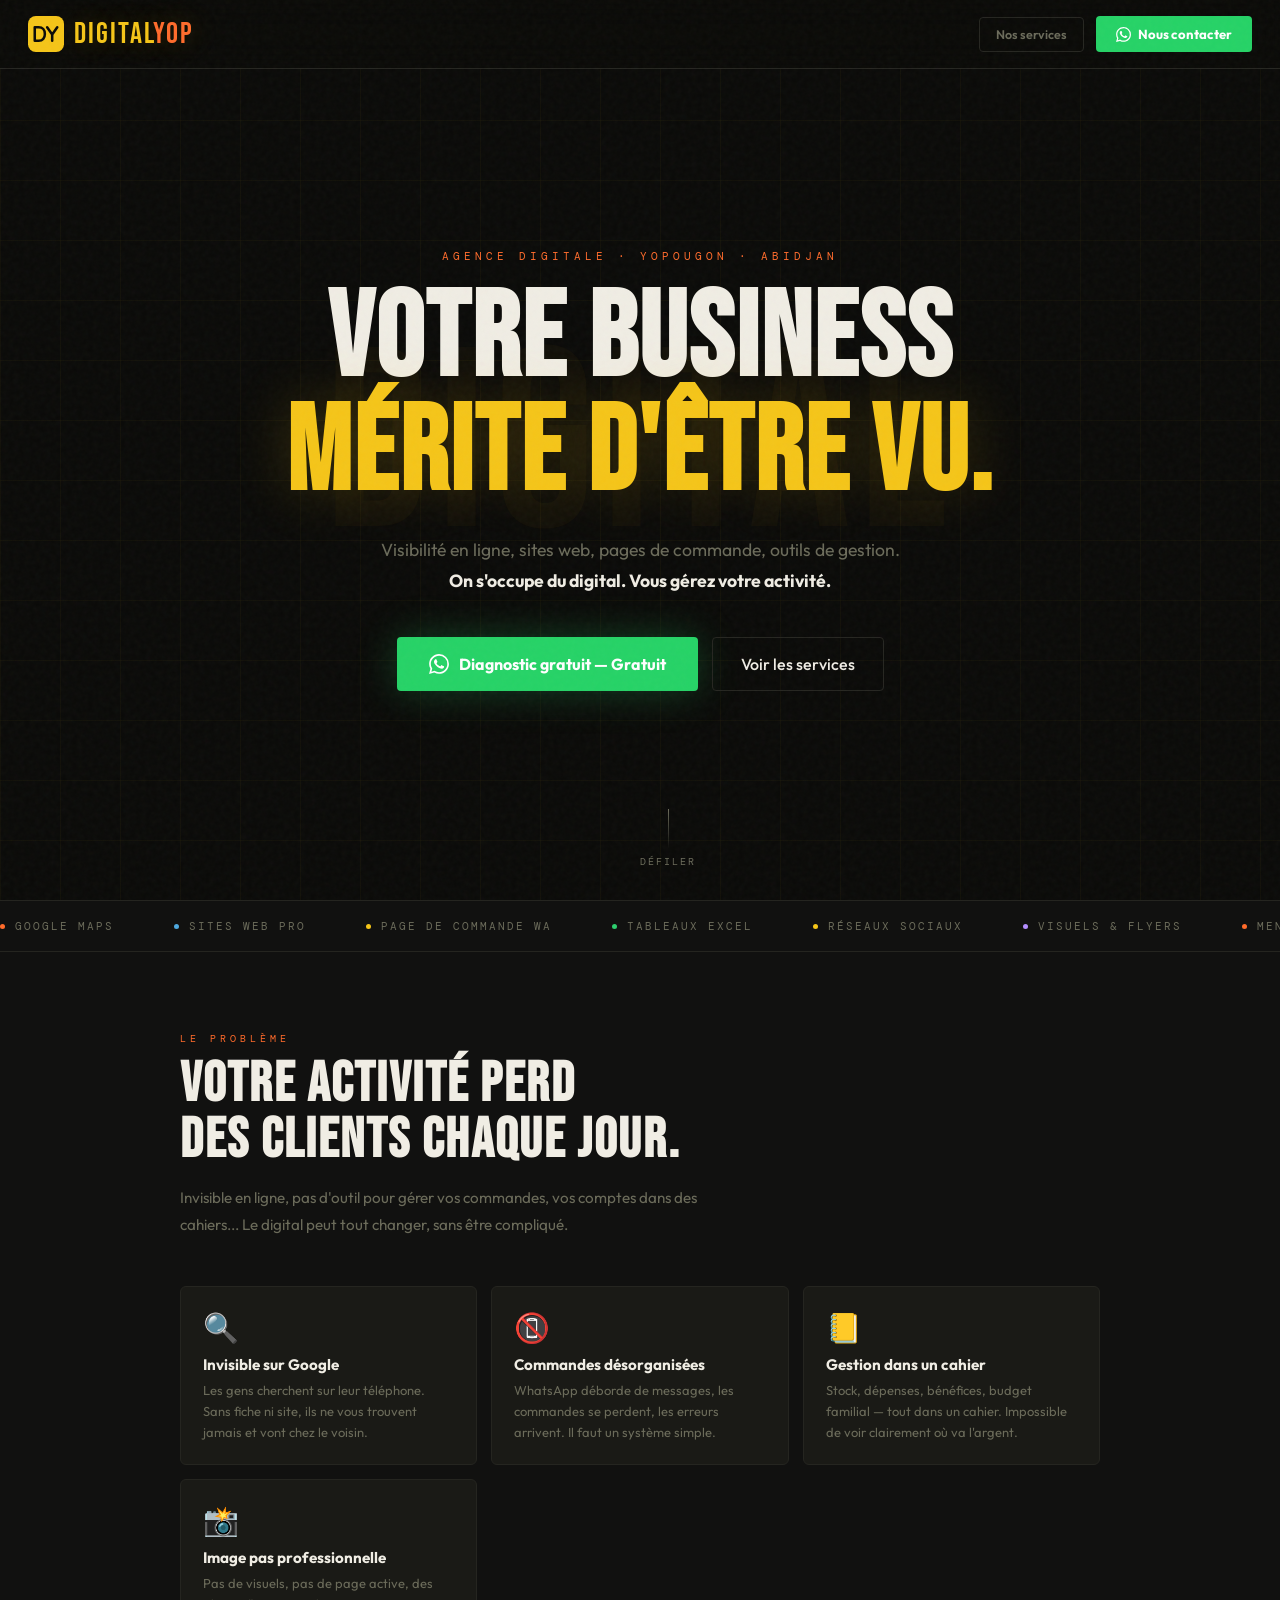
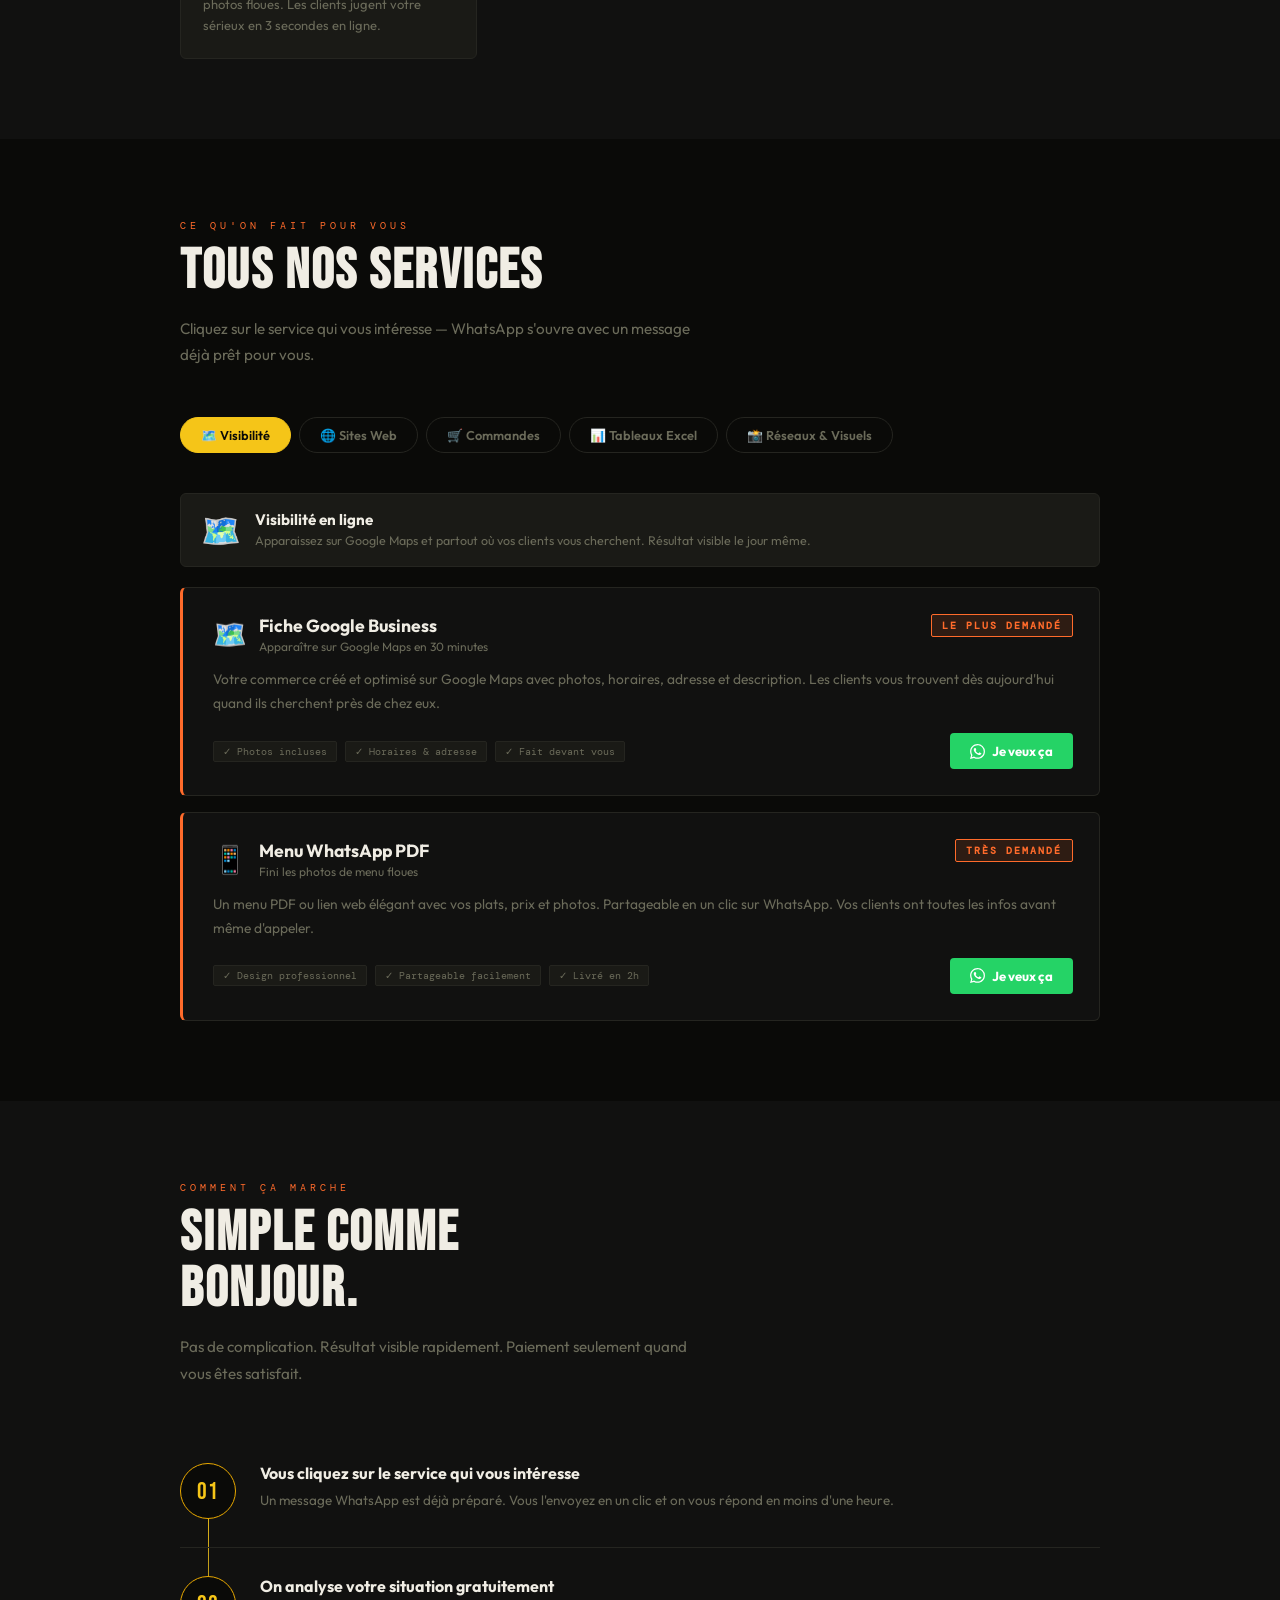
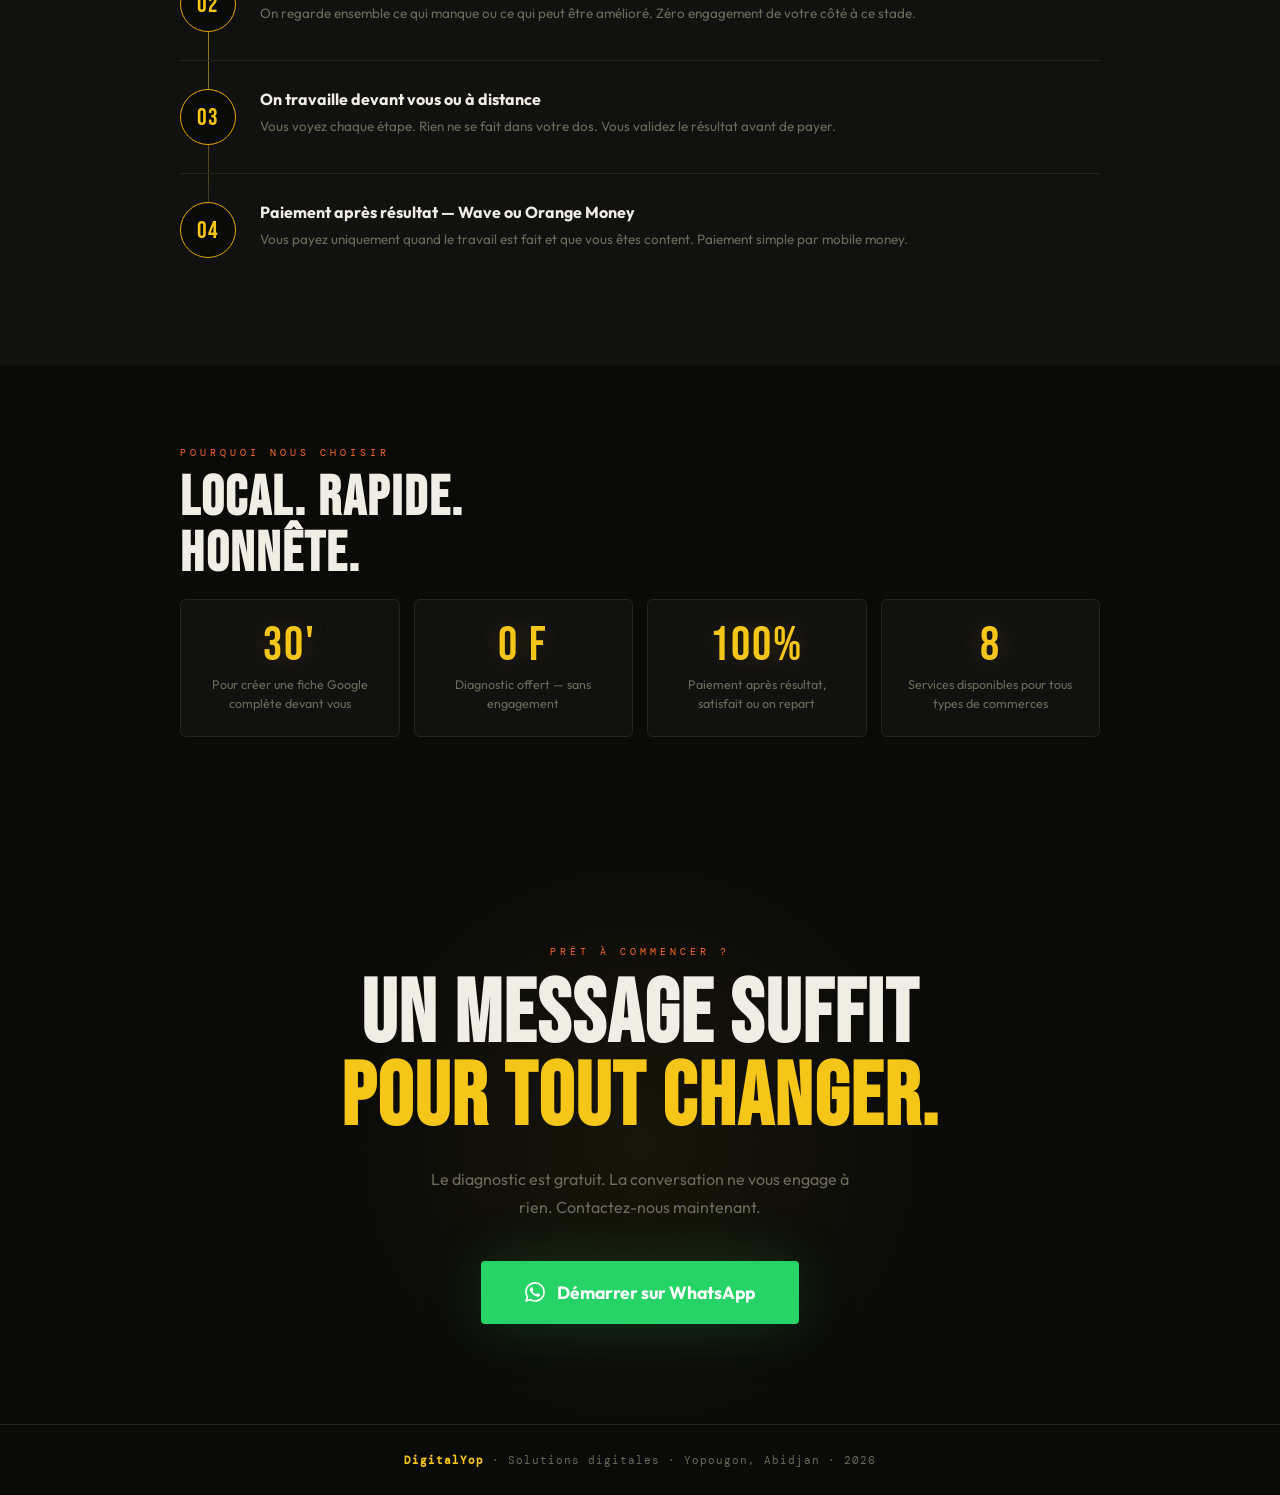
==== commit 5f838dbe: "Ajout du logo DY (barre de navigation et favicon)" ====
--- a/index.html
+++ b/index.html
@@ -4,11 +4,8 @@
 <meta charset="UTF-8">
 <meta name="viewport" content="width=device-width, initial-scale=1.0">
 <title>DigitalYop — Solutions digitales pour commerces & familles</title>
+<link rel="icon" type="image/svg+xml" href="/logo-dy.svg">
 <link href="https://fonts.googleapis.com/css2?family=Bebas+Neue&family=Outfit:wght@300;400;500;600;700&family=DM+Mono:wght@400;500&display=swap" rel="stylesheet">
-<script>
-  window.va = window.va || function () { (window.vaq = window.vaq || []).push(arguments); };
-</script>
-<script defer src="/_vercel/insights/script.js"></script>
 <style>
 :root{
   --bg:#0a0a08;
@@ -36,6 +33,8 @@
 nav{position:fixed;top:0;left:0;right:0;z-index:200;padding:16px 28px;display:flex;align-items:center;justify-content:space-between;background:rgba(10,10,8,0.9);backdrop-filter:blur(16px);border-bottom:1px solid var(--border);}
 .nav-logo{font-family:'Bebas Neue',sans-serif;font-size:1.9rem;letter-spacing:2px;color:var(--gold);text-shadow:0 0 30px rgba(245,197,24,0.25);line-height:1;}
 .nav-logo span{color:var(--orange);}
+.nav-brand{display:flex;align-items:center;gap:10px;text-decoration:none;}
+.nav-mark{width:36px;height:36px;display:block;flex-shrink:0;}
 .nav-right{display:flex;align-items:center;gap:12px;}
 .nav-services-btn{background:transparent;border:1px solid var(--border);color:var(--muted);padding:9px 16px;border-radius:4px;font-family:'Outfit',sans-serif;font-size:0.78rem;font-weight:600;cursor:pointer;text-decoration:none;transition:all .2s;display:none;}
 .nav-services-btn:hover{border-color:var(--gold);color:var(--gold);}
@@ -186,6 +185,7 @@
 @media(max-width:600px){
   nav{padding:14px 16px;}
   .nav-logo{font-size:1.4rem;}
+  .nav-mark{width:30px;height:30px;}
   .section{padding:56px 16px;}
   .service-card{padding:20px 18px 20px 24px;}
   .sc-footer{flex-direction:column;align-items:flex-start;}
@@ -200,7 +200,10 @@
 
 <!-- NAV -->
 <nav>
-  <div class="nav-logo">Digital<span>Yop</span></div>
+  <a href="/" class="nav-brand" aria-label="DigitalYop, accueil">
+    <img src="/logo-dy.svg" alt="" width="36" height="36" class="nav-mark">
+    <div class="nav-logo">Digital<span>Yop</span></div>
+  </a>
   <div class="nav-right">
     <a class="nav-services-btn" href="#services">Nos services</a>
     <a class="nav-cta" href="https://wa.me/2250565861179?text=Bonjour%20DigitalYop%20!%20Je%20voudrais%20en%20savoir%20plus%20sur%20vos%20services.">
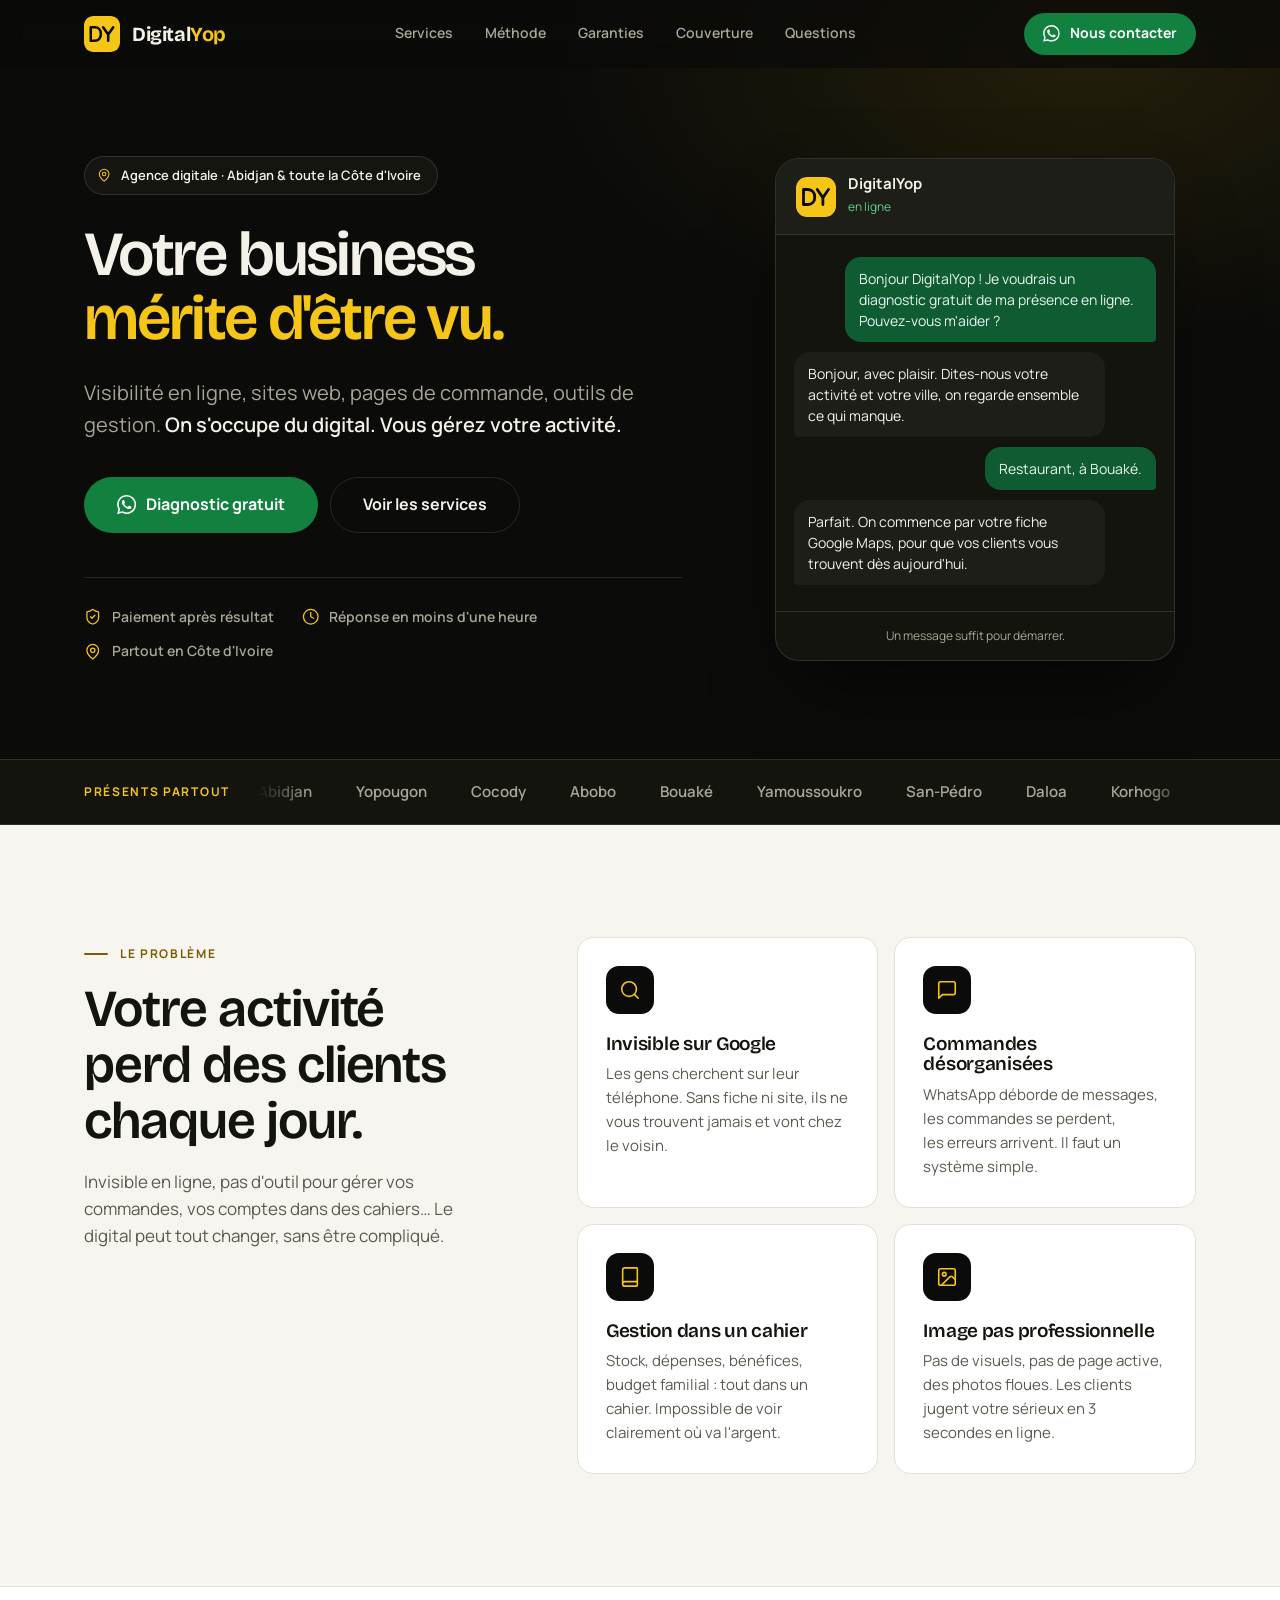
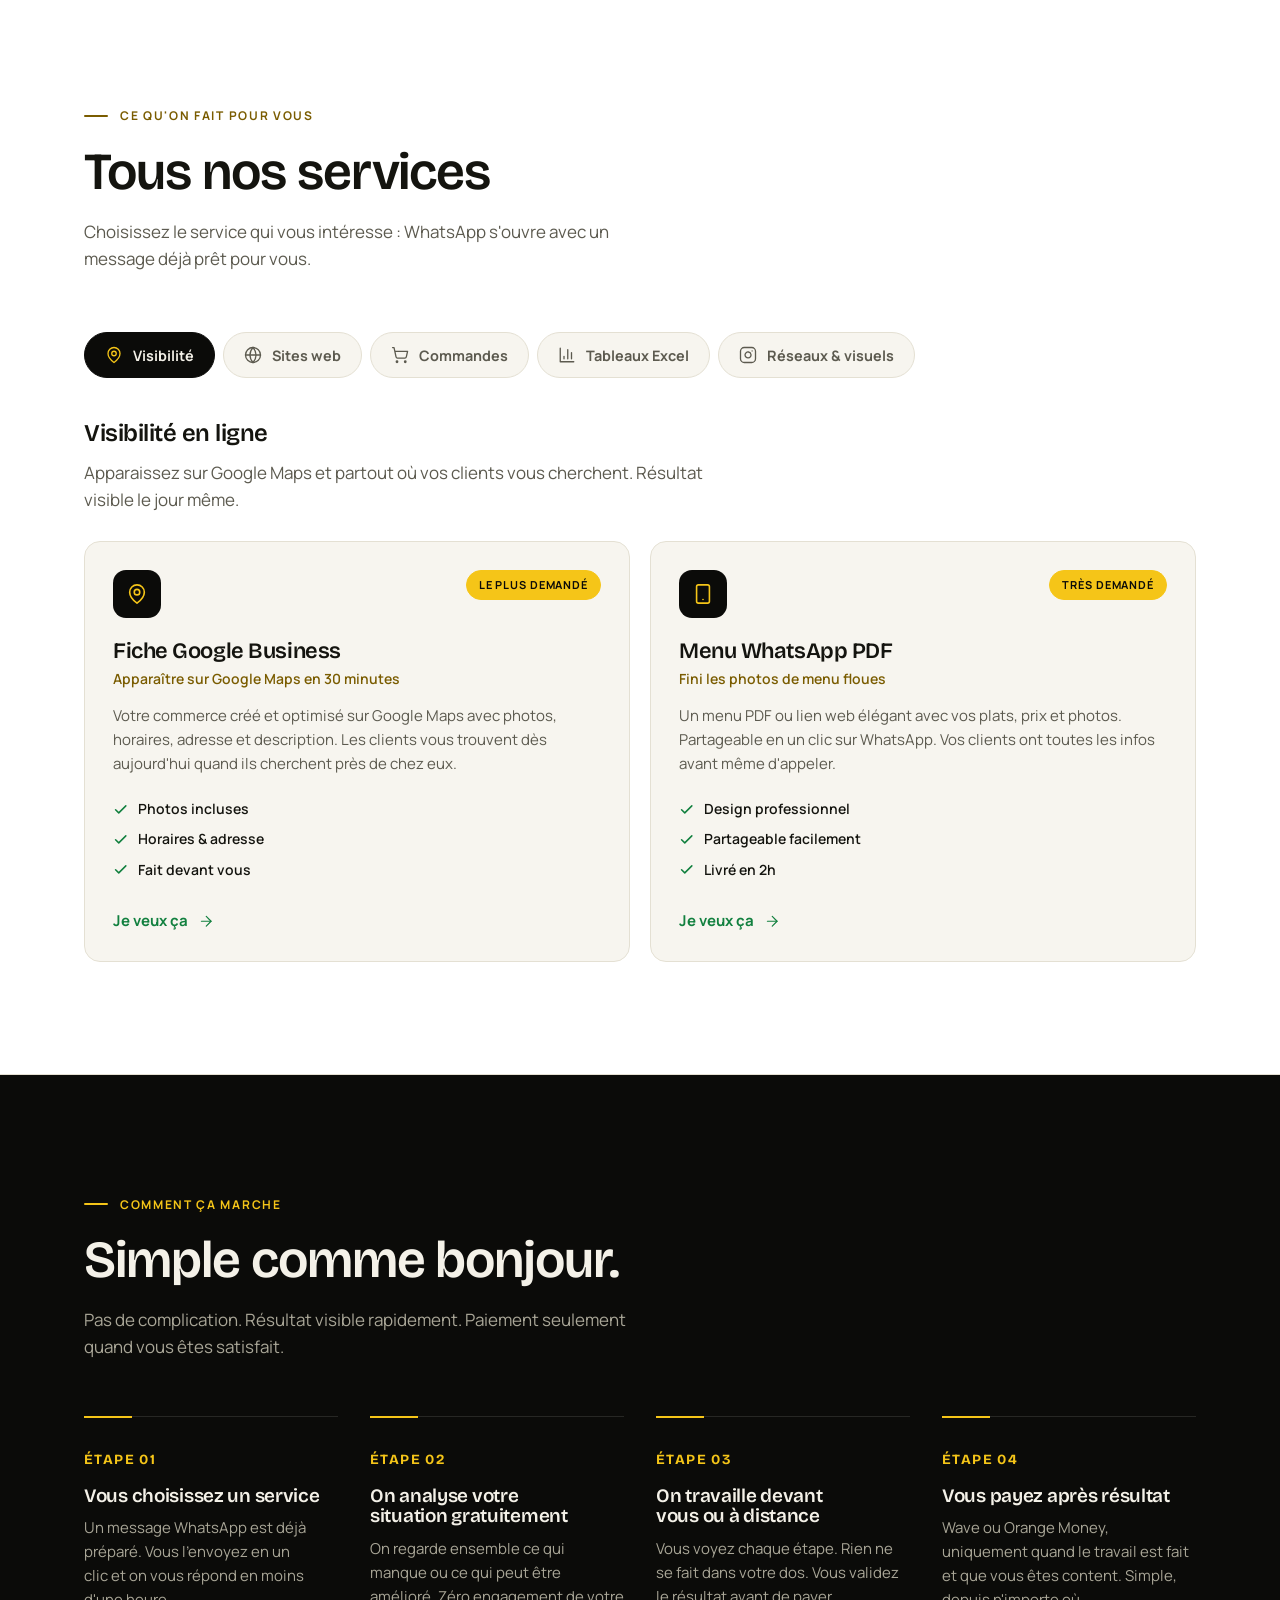
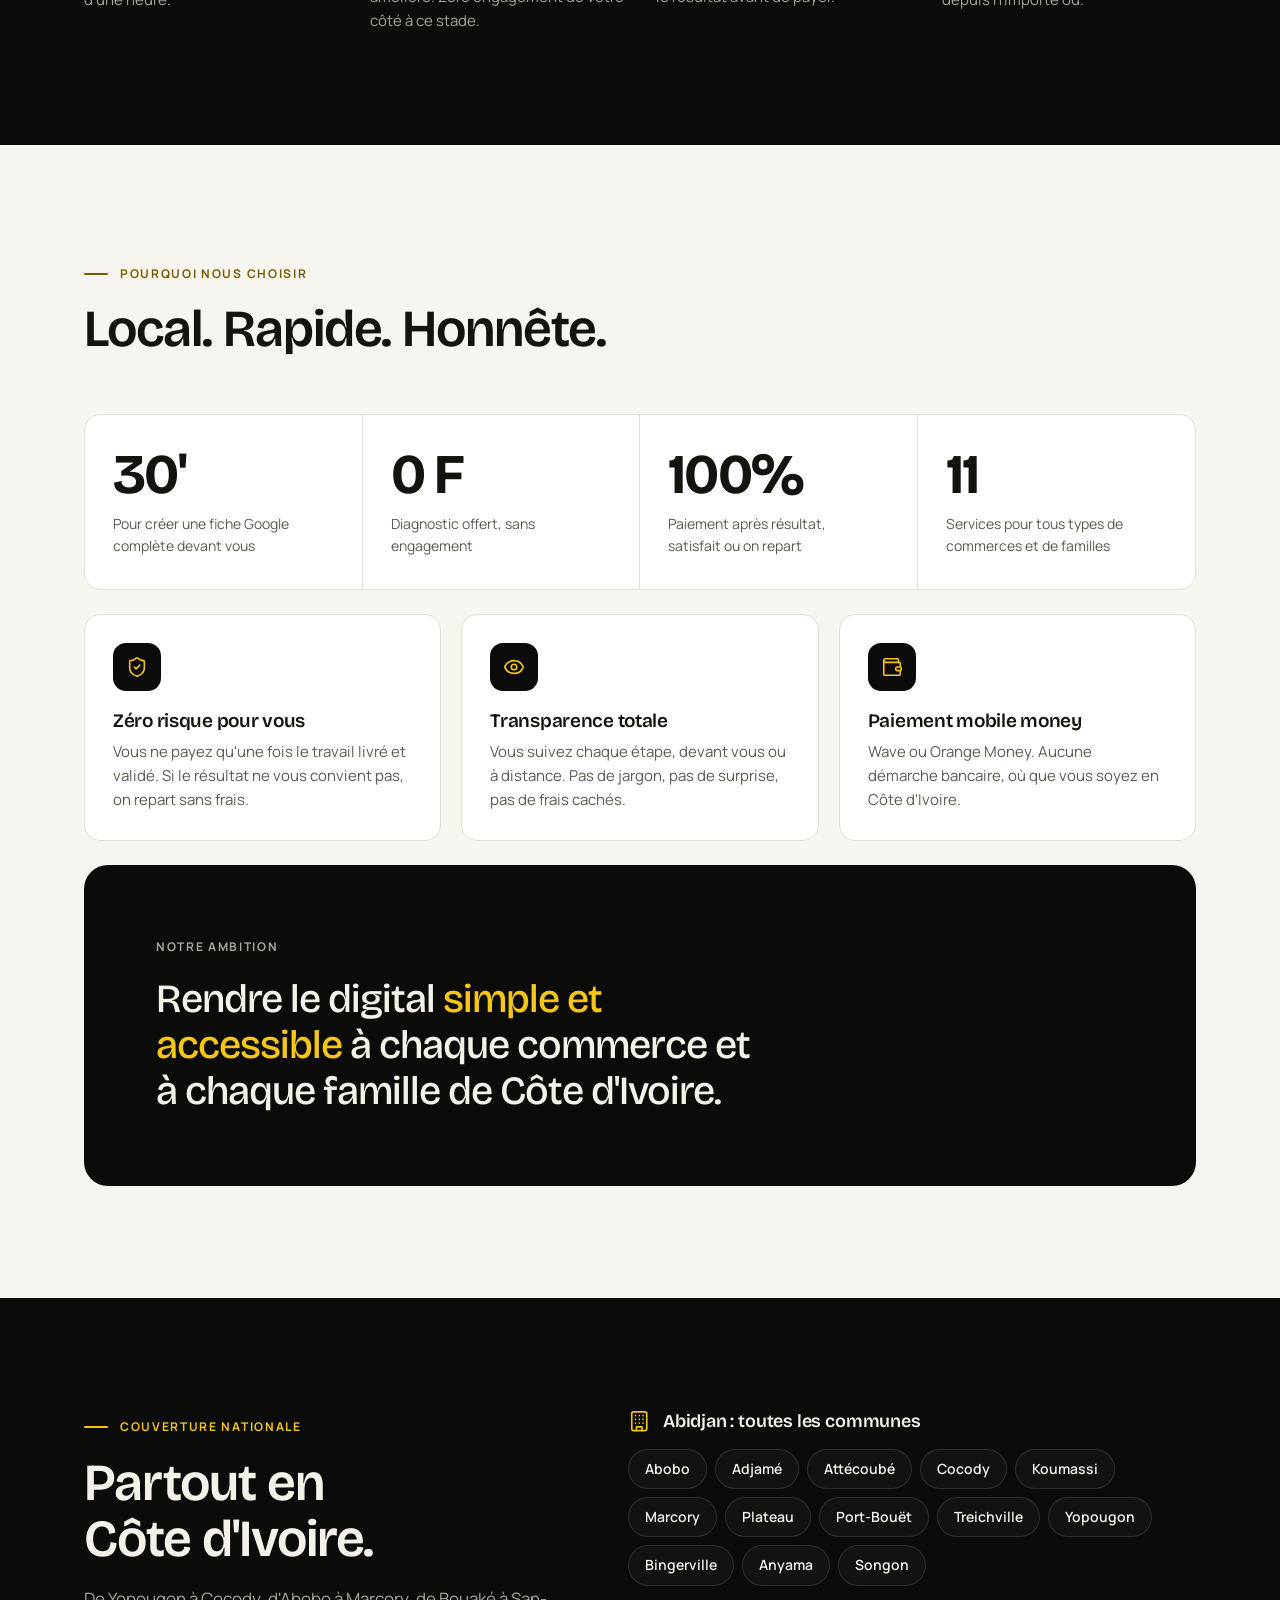
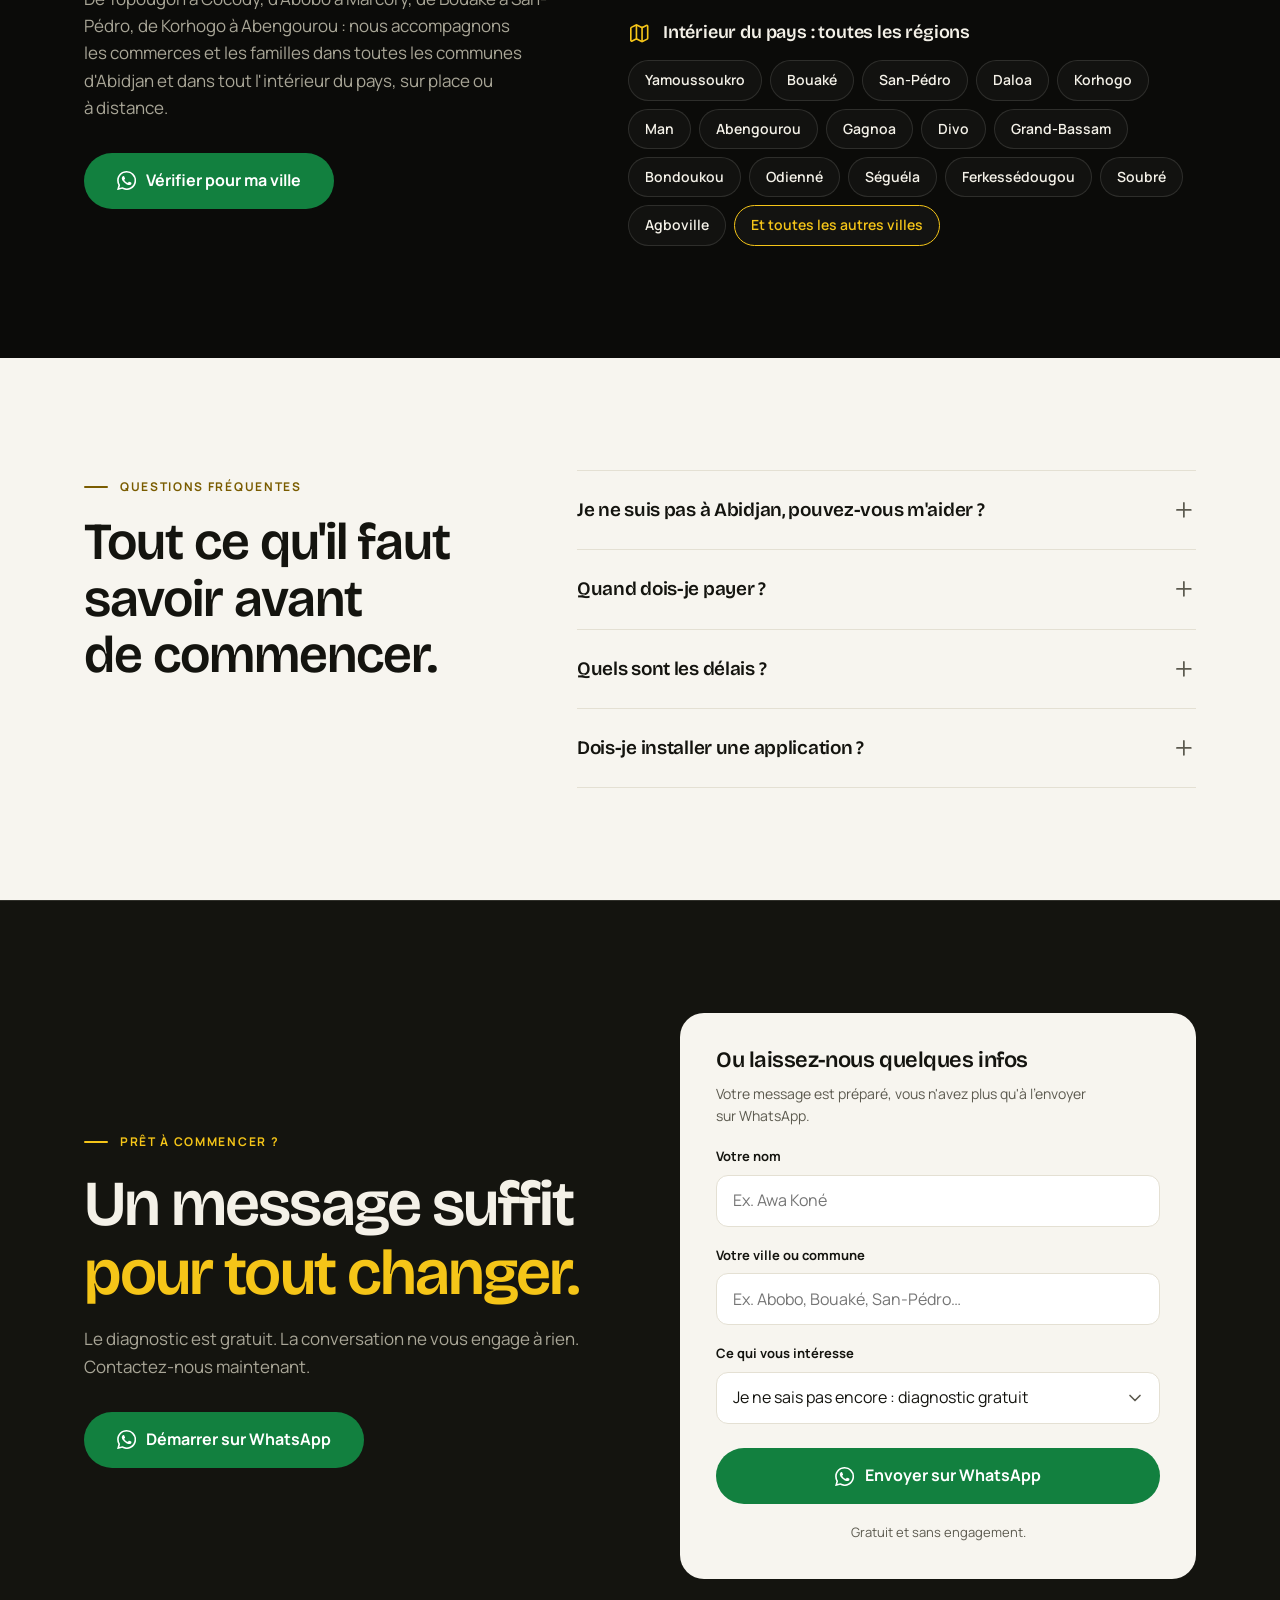
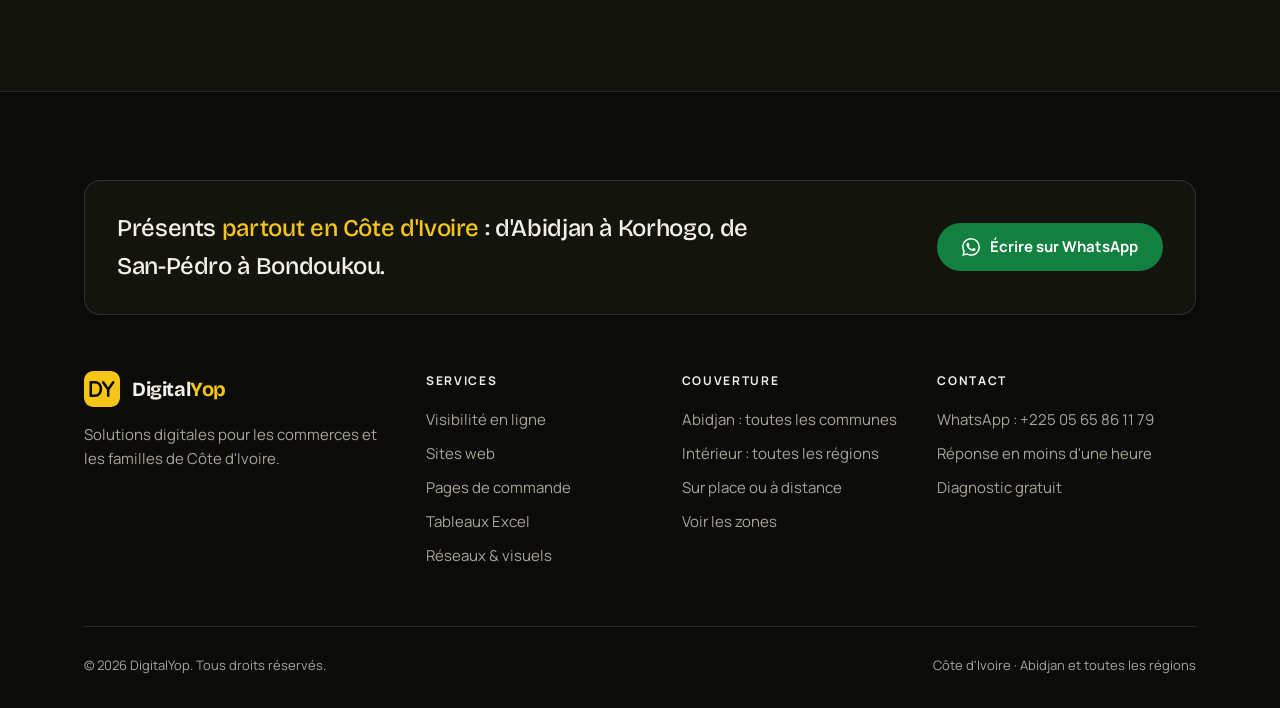
==== commit 85542562: "Refonte UI/UX du site DigitalYop : design premium, couverture nationale, conversion WhatsApp Co-auth" ====
--- a/index.html
+++ b/index.html
@@ -2,739 +2,858 @@
 <html lang="fr">
 <head>
 <meta charset="UTF-8">
-<meta name="viewport" content="width=device-width, initial-scale=1.0">
-<title>DigitalYop — Solutions digitales pour commerces & familles</title>
+<meta name="viewport" content="width=device-width, initial-scale=1">
+<title>DigitalYop — Agence digitale en Côte d'Ivoire · Google Maps, sites web, commandes WhatsApp</title>
+<meta name="description" content="DigitalYop rend votre commerce visible et organisé : fiche Google Maps, sites web, pages de commande WhatsApp, tableaux Excel et réseaux sociaux. À Abidjan et dans toute la Côte d'Ivoire. Diagnostic gratuit, paiement après résultat.">
+<meta name="theme-color" content="#0B0B09">
+<meta property="og:type" content="website">
+<meta property="og:locale" content="fr_CI">
+<meta property="og:site_name" content="DigitalYop">
+<meta property="og:title" content="DigitalYop — Votre business mérite d'être vu">
+<meta property="og:description" content="Visibilité en ligne, sites web, pages de commande et outils de gestion. À Abidjan et dans toute la Côte d'Ivoire. Diagnostic gratuit.">
 <link rel="icon" type="image/svg+xml" href="/logo-dy.svg">
-<link href="https://fonts.googleapis.com/css2?family=Bebas+Neue&family=Outfit:wght@300;400;500;600;700&family=DM+Mono:wght@400;500&display=swap" rel="stylesheet">
+<link rel="preconnect" href="https://fonts.googleapis.com">
+<link rel="preconnect" href="https://fonts.gstatic.com" crossorigin>
+<link href="https://fonts.googleapis.com/css2?family=Bricolage+Grotesque:opsz,wght@12..96,500;600;700&family=Manrope:wght@400;500;600;700&display=swap" rel="stylesheet">
+<script>document.documentElement.classList.add('js')</script>
+<script type="application/ld+json">
+{"@context":"https://schema.org","@type":"ProfessionalService","name":"DigitalYop","description":"Agence digitale : visibilité Google Maps, sites web, pages de commande WhatsApp, tableaux Excel, réseaux sociaux et visuels.","telephone":"+2250565861179","areaServed":{"@type":"Country","name":"Côte d'Ivoire"},"availableLanguage":"fr"}
+</script>
 <style>
 :root{
-  --bg:#0a0a08;
-  --surface:#111110;
-  --surface2:#1a1a16;
-  --gold:#f5c518;
-  --gold2:#e8a800;
-  --orange:#ff6b2b;
-  --green:#2dce6e;
-  --blue:#4ea8de;
-  --purple:#b48eff;
-  --text:#f0ede4;
-  --muted:#6b6b5a;
-  --border:#252520;
-  --wa:#25D366;
+  --ink:#0B0B09;
+  --ink-2:#14140F;
+  --ink-3:#1E1E18;
+  --paper:#F7F5EF;
+  --white:#FFFFFF;
+  --gold:#F5C518;
+  --gold-ink:#7A5C00;
+  --text:#14140F;
+  --muted:#5C5A4F;
+  --on-ink:#F4F1E8;
+  --on-ink-muted:#A9A697;
+  --line:#E4E0D3;
+  --line-ink:rgba(244,241,232,.12);
+  --wa:#12803F;
+  --wa-hover:#0E6A34;
+  --radius:16px;
+  --font-head:'Bricolage Grotesque',system-ui,-apple-system,'Segoe UI',sans-serif;
+  --font-body:'Manrope',system-ui,-apple-system,'Segoe UI',sans-serif;
+  --nav-h:68px;
 }
-*{margin:0;padding:0;box-sizing:border-box;}
-html{scroll-behavior:smooth;}
-body{background:var(--bg);color:var(--text);font-family:'Outfit',sans-serif;overflow-x:hidden;}
-
-/* GRAIN */
-body::after{content:'';position:fixed;inset:0;background-image:url("data:image/svg+xml,%3Csvg viewBox='0 0 200 200' xmlns='http://www.w3.org/2000/svg'%3E%3Cfilter id='n'%3E%3CfeTurbulence type='fractalNoise' baseFrequency='0.85' numOctaves='4' stitchTiles='stitch'/%3E%3C/filter%3E%3Crect width='100%25' height='100%25' filter='url(%23n)' opacity='0.035'/%3E%3C/svg%3E");pointer-events:none;z-index:9999;}
-
-/* ── NAV ── */
-nav{position:fixed;top:0;left:0;right:0;z-index:200;padding:16px 28px;display:flex;align-items:center;justify-content:space-between;background:rgba(10,10,8,0.9);backdrop-filter:blur(16px);border-bottom:1px solid var(--border);}
-.nav-logo{font-family:'Bebas Neue',sans-serif;font-size:1.9rem;letter-spacing:2px;color:var(--gold);text-shadow:0 0 30px rgba(245,197,24,0.25);line-height:1;}
-.nav-logo span{color:var(--orange);}
-.nav-brand{display:flex;align-items:center;gap:10px;text-decoration:none;}
-.nav-mark{width:36px;height:36px;display:block;flex-shrink:0;}
-.nav-right{display:flex;align-items:center;gap:12px;}
-.nav-services-btn{background:transparent;border:1px solid var(--border);color:var(--muted);padding:9px 16px;border-radius:4px;font-family:'Outfit',sans-serif;font-size:0.78rem;font-weight:600;cursor:pointer;text-decoration:none;transition:all .2s;display:none;}
-.nav-services-btn:hover{border-color:var(--gold);color:var(--gold);}
-.nav-cta{background:var(--wa);color:#fff;border:none;padding:10px 20px;border-radius:4px;font-family:'Outfit',sans-serif;font-size:0.82rem;font-weight:700;cursor:pointer;text-decoration:none;display:flex;align-items:center;gap:7px;transition:opacity .2s,transform .2s;}
-.nav-cta:hover{opacity:.9;transform:translateY(-1px);}
-@media(min-width:600px){.nav-services-btn{display:flex;}}
-
-/* ── HERO ── */
-.hero{min-height:100vh;display:flex;flex-direction:column;align-items:center;justify-content:center;text-align:center;padding:100px 20px 60px;position:relative;overflow:hidden;}
-.hero-bg-text{position:absolute;font-family:'Bebas Neue',sans-serif;font-size:clamp(6rem,20vw,18rem);color:rgba(245,197,24,0.03);letter-spacing:8px;user-select:none;pointer-events:none;top:50%;transform:translateY(-50%);white-space:nowrap;line-height:1;}
-.hero::before{content:'';position:absolute;inset:0;background-image:linear-gradient(rgba(245,197,24,0.03) 1px,transparent 1px),linear-gradient(90deg,rgba(245,197,24,0.03) 1px,transparent 1px);background-size:60px 60px;animation:gridMove 20s linear infinite;}
-@keyframes gridMove{from{background-position:0 0;}to{background-position:60px 60px;}}
-.hero-eyebrow{font-family:'DM Mono',monospace;font-size:0.68rem;color:var(--orange);text-transform:uppercase;letter-spacing:4px;margin-bottom:20px;position:relative;animation:fadeUp .6s ease both;}
-.hero-title{font-family:'Bebas Neue',sans-serif;font-size:clamp(3rem,10vw,7.5rem);line-height:.95;letter-spacing:2px;margin-bottom:24px;position:relative;animation:fadeUp .6s .1s ease both;}
-.hero-title .line2{color:var(--gold);text-shadow:0 0 60px rgba(245,197,24,0.2);display:block;}
-.hero-sub{max-width:540px;font-size:clamp(0.95rem,2.5vw,1.1rem);color:var(--muted);line-height:1.75;margin-bottom:40px;position:relative;animation:fadeUp .6s .2s ease both;}
-.hero-sub strong{color:var(--text);}
-.hero-actions{display:flex;gap:14px;flex-wrap:wrap;justify-content:center;position:relative;animation:fadeUp .6s .3s ease both;}
-.btn-wa-hero{background:var(--wa);color:#fff;border:none;padding:16px 32px;border-radius:4px;font-family:'Outfit',sans-serif;font-size:1rem;font-weight:700;cursor:pointer;text-decoration:none;display:flex;align-items:center;gap:10px;transition:all .25s;box-shadow:0 0 40px rgba(37,211,102,0.25);}
-.btn-wa-hero:hover{transform:translateY(-3px);box-shadow:0 8px 40px rgba(37,211,102,0.35);}
-.btn-outline{background:transparent;color:var(--text);border:1px solid var(--border);padding:16px 28px;border-radius:4px;font-family:'Outfit',sans-serif;font-size:1rem;font-weight:500;cursor:pointer;text-decoration:none;transition:border-color .2s,color .2s;}
-.btn-outline:hover{border-color:var(--gold);color:var(--gold);}
-.scroll-hint{position:absolute;bottom:32px;left:50%;transform:translateX(-50%);display:flex;flex-direction:column;align-items:center;gap:6px;font-family:'DM Mono',monospace;font-size:0.6rem;color:var(--muted);letter-spacing:2px;text-transform:uppercase;animation:fadeUp .6s .6s ease both;}
-.scroll-arrow{width:1px;height:40px;background:linear-gradient(to bottom,var(--muted),transparent);animation:scrollPulse 1.8s ease infinite;}
-@keyframes scrollPulse{0%,100%{opacity:.3;transform:scaleY(.7);}50%{opacity:1;transform:scaleY(1);}}
-
-/* ── PROOF BAR ── */
-.proof-bar{border-top:1px solid var(--border);border-bottom:1px solid var(--border);padding:18px 0;overflow:hidden;background:var(--surface);}
-.proof-track{display:flex;gap:60px;align-items:center;width:max-content;animation:marquee 25s linear infinite;}
-@keyframes marquee{from{transform:translateX(0);}to{transform:translateX(-50%);}}
-.proof-item{display:flex;align-items:center;gap:10px;font-family:'DM Mono',monospace;font-size:0.68rem;color:var(--muted);text-transform:uppercase;letter-spacing:2px;white-space:nowrap;flex-shrink:0;}
-.proof-dot{width:5px;height:5px;border-radius:50%;flex-shrink:0;}
-.proof-dot.gold{background:var(--gold);}
-.proof-dot.orange{background:var(--orange);}
-.proof-dot.green{background:var(--green);}
-.proof-dot.blue{background:var(--blue);}
-.proof-dot.purple{background:var(--purple);}
-
-/* ── SECTIONS ── */
-.section{padding:80px 20px;}
-.container{max-width:920px;margin:0 auto;}
-.sec-label{font-family:'DM Mono',monospace;font-size:0.65rem;color:var(--orange);text-transform:uppercase;letter-spacing:4px;margin-bottom:12px;}
-.sec-title{font-family:'Bebas Neue',sans-serif;font-size:clamp(2rem,6vw,3.5rem);letter-spacing:2px;line-height:1;margin-bottom:16px;}
-.sec-sub{font-size:0.95rem;color:var(--muted);line-height:1.75;max-width:540px;margin-bottom:48px;}
-
-/* ── PROBLEM ── */
-.problem-section{background:var(--surface);}
-.prob-grid{display:grid;grid-template-columns:repeat(auto-fit,minmax(220px,1fr));gap:14px;}
-.prob-card{background:var(--surface2);border:1px solid var(--border);border-radius:6px;padding:22px;transition:border-color .2s,transform .2s;}
-.prob-card:hover{border-color:var(--orange);transform:translateY(-4px);}
-.prob-icon{font-size:1.8rem;margin-bottom:10px;}
-.prob-card h3{font-size:.95rem;font-weight:700;margin-bottom:6px;}
-.prob-card p{font-size:0.81rem;color:var(--muted);line-height:1.6;}
-
-/* ── CATEGORY TABS ── */
-.cat-tabs-wrap{display:flex;overflow-x:auto;gap:8px;padding-bottom:4px;margin-bottom:36px;scrollbar-width:none;}
-.cat-tabs-wrap::-webkit-scrollbar{display:none;}
-.cat-tab{flex-shrink:0;padding:9px 20px;border-radius:100px;border:1px solid var(--border);background:transparent;font-family:'Outfit',sans-serif;font-size:0.8rem;font-weight:600;cursor:pointer;color:var(--muted);transition:all .2s;white-space:nowrap;}
-.cat-tab.active,.cat-tab:hover{background:var(--gold);border-color:var(--gold);color:var(--bg);}
-
-/* ── CATEGORY SECTIONS ── */
-.cat-section{display:none;}
-.cat-section.active{display:block;animation:fadeIn .35s ease;}
-@keyframes fadeIn{from{opacity:0;transform:translateY(10px);}to{opacity:1;transform:translateY(0);}}
-
-.cat-intro{display:flex;align-items:center;gap:14px;padding:16px 20px;background:var(--surface2);border:1px solid var(--border);border-radius:6px;margin-bottom:20px;}
-.cat-intro-emoji{font-size:2rem;}
-.cat-intro h3{font-size:.95rem;font-weight:700;margin-bottom:3px;}
-.cat-intro p{font-size:.78rem;color:var(--muted);line-height:1.5;}
-
-/* ── SERVICE CARD ── */
-.services-grid{display:grid;gap:16px;}
-.service-card{background:var(--surface);border:1px solid var(--border);border-left:3px solid transparent;border-radius:6px;padding:26px 26px 26px 30px;position:relative;overflow:hidden;cursor:pointer;text-decoration:none;display:block;transition:border-color .25s,transform .25s,box-shadow .25s;}
-.service-card::after{content:'';position:absolute;inset:0;background:linear-gradient(135deg,rgba(245,197,24,0.03),transparent);opacity:0;transition:opacity .25s;}
-.service-card:hover{border-color:var(--gold);transform:translateX(6px);box-shadow:-6px 0 0 var(--gold);text-decoration:none;}
-.service-card:hover::after{opacity:1;}
-
-/* accent colors per category */
-.service-card.cat-visib{border-left-color:var(--orange);}
-.service-card.cat-web{border-left-color:var(--blue);}
-.service-card.cat-social{border-left-color:var(--gold);}
-.service-card.cat-excel{border-left-color:var(--green);}
-.service-card.cat-visuels{border-left-color:var(--purple);}
-
-.sc-top{display:flex;align-items:flex-start;justify-content:space-between;gap:14px;margin-bottom:14px;flex-wrap:wrap;}
-.sc-icon-title{display:flex;align-items:center;gap:12px;}
-.sc-emoji{font-size:1.7rem;flex-shrink:0;}
-.sc-name{font-size:1.1rem;font-weight:700;color:var(--text);margin-bottom:2px;}
-.sc-tagline{font-size:0.75rem;color:var(--muted);}
-.sc-badge{font-family:'DM Mono',monospace;font-size:0.6rem;font-weight:700;text-transform:uppercase;letter-spacing:2px;padding:4px 10px;border-radius:2px;white-space:nowrap;flex-shrink:0;align-self:flex-start;}
-
-.badge-hot{background:rgba(255,107,43,0.12);color:var(--orange);border:1px solid var(--orange);}
-.badge-warm{background:rgba(245,197,24,0.08);color:var(--gold);border:1px solid var(--gold2);}
-.badge-cool{background:rgba(45,206,110,0.08);color:var(--green);border:1px solid var(--green);}
-.badge-blue{background:rgba(78,168,222,0.1);color:var(--blue);border:1px solid var(--blue);}
-.badge-purple{background:rgba(180,142,255,0.1);color:var(--purple);border:1px solid var(--purple);}
-
-.sc-desc{font-size:0.86rem;color:var(--muted);line-height:1.7;margin-bottom:18px;}
-.sc-footer{display:flex;align-items:center;justify-content:space-between;flex-wrap:wrap;gap:12px;}
-.sc-features{display:flex;gap:8px;flex-wrap:wrap;}
-.sc-feat{font-family:'DM Mono',monospace;font-size:0.62rem;background:var(--surface2);border:1px solid var(--border);border-radius:2px;padding:3px 9px;color:var(--muted);}
-.sc-cta{background:var(--wa);color:#fff;border:none;padding:10px 20px;border-radius:4px;font-family:'Outfit',sans-serif;font-size:0.82rem;font-weight:700;cursor:pointer;display:flex;align-items:center;gap:7px;transition:all .2s;text-decoration:none;flex-shrink:0;}
-.sc-cta:hover{opacity:.9;transform:scale(1.03);}
-
-/* ── HOW IT WORKS ── */
-.how-section{background:var(--surface);}
-.steps-list{display:grid;gap:0;position:relative;}
-.steps-list::before{content:'';position:absolute;left:28px;top:40px;bottom:40px;width:1px;background:linear-gradient(to bottom,var(--gold),var(--border));}
-@media(max-width:500px){.steps-list::before{left:20px;}}
-.how-step{display:flex;gap:24px;align-items:flex-start;padding:28px 0;border-bottom:1px solid var(--border);opacity:0;transform:translateX(-20px);transition:opacity .5s,transform .5s;}
-.how-step:last-child{border-bottom:none;}
-.how-step.visible{opacity:1;transform:translateX(0);}
-.how-num{font-family:'Bebas Neue',sans-serif;font-size:1.5rem;color:var(--gold);width:56px;height:56px;border:1px solid var(--gold2);border-radius:50%;display:flex;align-items:center;justify-content:center;flex-shrink:0;letter-spacing:1px;background:var(--bg);position:relative;z-index:1;}
-.how-body h3{font-size:1rem;font-weight:700;margin-bottom:6px;}
-.how-body p{font-size:0.84rem;color:var(--muted);line-height:1.7;}
-
-/* ── TRUST ── */
-.trust-grid{display:grid;grid-template-columns:repeat(auto-fit,minmax(190px,1fr));gap:14px;margin-bottom:48px;}
-.trust-card{background:var(--surface);border:1px solid var(--border);border-radius:6px;padding:22px;text-align:center;}
-.trust-num{font-family:'Bebas Neue',sans-serif;font-size:3rem;color:var(--gold);letter-spacing:2px;line-height:1;margin-bottom:6px;text-shadow:0 0 30px rgba(245,197,24,0.2);}
-.trust-label{font-size:0.78rem;color:var(--muted);line-height:1.5;}
-
-/* ── CTA FINAL ── */
-.cta-section{text-align:center;padding:80px 20px 100px;position:relative;overflow:hidden;}
-.cta-section::before{content:'';position:absolute;width:600px;height:600px;border-radius:50%;background:radial-gradient(circle,rgba(245,197,24,0.06) 0%,transparent 70%);top:50%;left:50%;transform:translate(-50%,-50%);pointer-events:none;}
-.cta-big{font-family:'Bebas Neue',sans-serif;font-size:clamp(2.5rem,8vw,5.5rem);letter-spacing:2px;line-height:.95;margin-bottom:24px;}
-.cta-big .highlight{color:var(--gold);}
-.cta-sub{font-size:1rem;color:var(--muted);max-width:440px;margin:0 auto 40px;line-height:1.75;}
-.btn-wa-big{display:inline-flex;align-items:center;gap:12px;background:var(--wa);color:#fff;border:none;padding:20px 44px;border-radius:4px;font-family:'Outfit',sans-serif;font-size:1.1rem;font-weight:700;cursor:pointer;text-decoration:none;transition:all .25s;box-shadow:0 0 60px rgba(37,211,102,0.2);}
-.btn-wa-big:hover{transform:translateY(-4px);box-shadow:0 12px 60px rgba(37,211,102,0.35);}
-.wa-icon{width:20px;height:20px;fill:#fff;flex-shrink:0;}
-
-/* ── FOOTER ── */
-footer{border-top:1px solid var(--border);padding:28px 20px;text-align:center;font-family:'DM Mono',monospace;font-size:0.68rem;color:var(--muted);letter-spacing:1px;}
-footer strong{color:var(--gold);}
-
-/* ── ANIMATIONS ── */
-@keyframes fadeUp{from{opacity:0;transform:translateY(24px);}to{opacity:1;transform:translateY(0);}}
-.reveal{opacity:0;transform:translateY(30px);transition:opacity .6s,transform .6s;}
-.reveal.visible{opacity:1;transform:translateY(0);}
-.reveal:nth-child(2){transition-delay:.08s;}
-.reveal:nth-child(3){transition-delay:.16s;}
-.reveal:nth-child(4){transition-delay:.24s;}
-.reveal:nth-child(5){transition-delay:.32s;}
-.reveal:nth-child(6){transition-delay:.40s;}
-
-/* mobile */
-@media(max-width:600px){
-  nav{padding:14px 16px;}
-  .nav-logo{font-size:1.4rem;}
-  .nav-mark{width:30px;height:30px;}
-  .section{padding:56px 16px;}
-  .service-card{padding:20px 18px 20px 24px;}
-  .sc-footer{flex-direction:column;align-items:flex-start;}
-  .sc-cta{width:100%;justify-content:center;}
+*,*::before,*::after{margin:0;padding:0;box-sizing:border-box}
+html{scroll-behavior:smooth;scroll-padding-top:calc(var(--nav-h) + 16px);-webkit-text-size-adjust:100%}
+body{background:var(--paper);color:var(--text);font-family:var(--font-body);font-size:1rem;line-height:1.6;overflow-x:hidden;-webkit-font-smoothing:antialiased}
+img,svg{display:block;max-width:100%}
+a{color:inherit;text-decoration:none}
+button,input,select{font:inherit;color:inherit}
+ul,ol{list-style:none}
+h1,h2,h3{font-family:var(--font-head);font-weight:600;letter-spacing:-.02em;line-height:1.08;text-wrap:balance}
+p{text-wrap:pretty}
+:focus-visible{outline:2px solid var(--ink);outline-offset:3px;border-radius:6px}
+.dark :focus-visible,.nav :focus-visible,.bar :focus-visible{outline-color:var(--gold)}
+
+.i{width:1.25em;height:1.25em;flex-shrink:0;fill:none;stroke:currentColor;stroke-width:1.75;stroke-linecap:round;stroke-linejoin:round}
+.i-fill{fill:currentColor;stroke:none}
+
+.wrap{width:100%;max-width:1160px;margin:0 auto;padding:0 24px}
+.section{padding:clamp(64px,9vw,112px) 0}
+.dark{background:var(--ink);color:var(--on-ink)}
+.eyebrow{display:inline-flex;align-items:center;gap:12px;font-size:.75rem;font-weight:700;letter-spacing:.14em;text-transform:uppercase;color:var(--gold-ink);margin-bottom:18px}
+.eyebrow::before{content:'';width:24px;height:2px;background:currentColor;border-radius:2px}
+.dark .eyebrow{color:var(--gold)}
+.h2{font-size:clamp(2rem,4.6vw,3.25rem)}
+.lead{font-size:1.0625rem;color:var(--muted);max-width:56ch;margin-top:18px}
+.dark .lead{color:var(--on-ink-muted)}
+.sec-head{margin-bottom:clamp(36px,5vw,56px)}
+
+/* Buttons */
+.btn{display:inline-flex;align-items:center;justify-content:center;gap:10px;min-height:48px;padding:0 24px;border-radius:999px;font-weight:700;font-size:.9375rem;border:1px solid transparent;cursor:pointer;transition:background-color .2s,border-color .2s,color .2s,transform .2s;white-space:nowrap}
+.btn-wa{background:var(--wa);color:#fff}
+.btn-wa:hover{background:var(--wa-hover);transform:translateY(-1px)}
+.btn-ghost{border-color:var(--line-ink);color:var(--on-ink)}
+.btn-ghost:hover{border-color:var(--gold);color:var(--gold)}
+.btn-lg{min-height:56px;padding:0 32px;font-size:1rem}
+.btn .i{width:1.2em;height:1.2em}
+
+/* Nav */
+.nav{position:fixed;inset:0 0 auto 0;z-index:100;height:var(--nav-h);background:rgba(11,11,9,.72);backdrop-filter:blur(14px);-webkit-backdrop-filter:blur(14px);border-bottom:1px solid transparent;transition:border-color .25s,background-color .25s}
+.nav.scrolled{border-color:var(--line-ink);background:rgba(11,11,9,.92)}
+.nav .wrap{height:100%;display:flex;align-items:center;justify-content:space-between;gap:16px}
+.brand{display:flex;align-items:center;gap:12px;color:var(--on-ink)}
+.brand img{width:36px;height:36px;border-radius:9px}
+.brand span{font-family:var(--font-head);font-weight:700;font-size:1.25rem;letter-spacing:-.02em}
+.brand span b{color:var(--gold);font-weight:700}
+.nav-links{display:none;gap:32px;font-size:.875rem;font-weight:600;color:var(--on-ink-muted)}
+.nav-links a{transition:color .2s}
+.nav-links a:hover{color:var(--on-ink)}
+.nav .btn{min-height:42px;padding:0 18px;font-size:.875rem}
+@media(min-width:900px){.nav-links{display:flex}}
+
+/* Hero */
+.hero{position:relative;padding:calc(var(--nav-h) + clamp(40px,7vw,88px)) 0 clamp(56px,8vw,96px);overflow:hidden;background:radial-gradient(900px 480px at 85% 8%,rgba(245,197,24,.10),transparent 60%),var(--ink)}
+.hero-grid{display:grid;gap:56px;align-items:center}
+@media(min-width:960px){.hero-grid{grid-template-columns:1.15fr .85fr;gap:72px}}
+.pill{display:inline-flex;align-items:center;gap:10px;padding:8px 16px 8px 12px;border:1px solid var(--line-ink);border-radius:999px;font-size:.8125rem;font-weight:600;color:var(--on-ink);background:rgba(244,241,232,.04);margin-bottom:28px}
+.pill .i{color:var(--gold);width:1.1em;height:1.1em}
+.hero h1{font-size:clamp(2.5rem,9vw,4.25rem);letter-spacing:-.035em;line-height:1.02;margin-bottom:26px}
+@media(min-width:960px){.hero h1{font-size:clamp(3rem,4.9vw,4.25rem)}}
+.hero h1 em{font-style:normal;color:var(--gold);white-space:nowrap}
+.hero-sub{font-size:clamp(1.0625rem,2vw,1.25rem);color:var(--on-ink-muted);max-width:52ch;margin-bottom:36px}
+.hero-sub strong{color:var(--on-ink);font-weight:600}
+.hero-actions{display:flex;flex-wrap:wrap;gap:12px;margin-bottom:44px}
+.assure{display:flex;flex-wrap:wrap;gap:12px 28px;padding-top:28px;border-top:1px solid var(--line-ink);font-size:.875rem;font-weight:600;color:var(--on-ink-muted)}
+.assure li{display:flex;align-items:center;gap:10px}
+.assure .i{color:var(--gold)}
+
+/* Chat mock (hero signature) */
+.chat{width:100%;max-width:400px;margin-inline:auto;border:1px solid var(--line-ink);border-radius:24px;background:var(--ink-2);overflow:hidden;box-shadow:0 40px 80px -30px rgba(0,0,0,.7)}
+.chat-head{display:flex;align-items:center;gap:12px;padding:16px 20px;background:var(--ink-3);border-bottom:1px solid var(--line-ink)}
+.chat-head img{width:40px;height:40px;border-radius:11px}
+.chat-head strong{display:block;font-size:.9375rem;line-height:1.2}
+.chat-head span{font-size:.75rem;color:#5BD08A}
+.chat-body{display:flex;flex-direction:column;gap:10px;padding:22px 18px 26px}
+.bubble{max-width:86%;padding:11px 14px;border-radius:16px;font-size:.875rem;line-height:1.5}
+.bubble.out{align-self:flex-end;background:#0F5C32;color:#EAF7EF;border-bottom-right-radius:4px}
+.bubble.in{align-self:flex-start;background:var(--ink-3);color:var(--on-ink);border-bottom-left-radius:4px}
+.chat-note{padding:14px 20px;border-top:1px solid var(--line-ink);font-size:.75rem;color:var(--on-ink-muted);text-align:center}
+
+/* Cities strip */
+.strip{border-block:1px solid var(--line-ink);background:var(--ink-2);color:var(--on-ink-muted);overflow:hidden}
+.strip .wrap{display:flex;align-items:center;gap:28px}
+.strip-label{flex-shrink:0;display:none;font-size:.75rem;font-weight:700;letter-spacing:.14em;text-transform:uppercase;color:var(--gold);padding-block:20px}
+@media(min-width:760px){.strip-label{display:block}}
+.marquee{flex:1;overflow:hidden;-webkit-mask-image:linear-gradient(90deg,transparent,#000 6%,#000 94%,transparent);mask-image:linear-gradient(90deg,transparent,#000 6%,#000 94%,transparent)}
+.marquee-track{display:flex;gap:44px;width:max-content;padding-block:20px;animation:marquee 45s linear infinite;font-size:.9375rem;font-weight:600}
+.marquee-track span{white-space:nowrap}
+.marquee:hover .marquee-track{animation-play-state:paused}
+@keyframes marquee{to{transform:translateX(-50%)}}
+
+/* Problem */
+.problem-grid{display:grid;gap:48px}
+@media(min-width:960px){.problem-grid{grid-template-columns:.8fr 1.2fr;gap:80px;align-items:start}.problem-grid .sec-head{position:sticky;top:calc(var(--nav-h) + 32px);margin-bottom:0}}
+.problems{display:grid;gap:16px}
+@media(min-width:640px){.problems{grid-template-columns:1fr 1fr}}
+.problem{background:var(--white);border:1px solid var(--line);border-radius:var(--radius);padding:28px}
+.ico{display:grid;place-items:center;width:48px;height:48px;border-radius:13px;background:var(--ink);color:var(--gold);margin-bottom:20px}
+.ico .i{width:22px;height:22px}
+.problem h3{font-size:1.1875rem;margin-bottom:8px;letter-spacing:-.015em}
+.problem p{font-size:.9375rem;color:var(--muted)}
+
+/* Services */
+.services{background:var(--white);border-block:1px solid var(--line)}
+.tabs{display:flex;gap:8px;overflow-x:auto;margin:0 -24px 32px;padding:4px 24px;scrollbar-width:none}
+.tabs::-webkit-scrollbar{display:none}
+@media(min-width:1000px){.tabs{margin-inline:0;padding-inline:0;flex-wrap:wrap}}
+.tab{flex-shrink:0;display:inline-flex;align-items:center;gap:10px;min-height:46px;padding:0 20px;border-radius:999px;border:1px solid var(--line);background:var(--paper);font-size:.9rem;font-weight:700;color:var(--muted);cursor:pointer;transition:all .2s;white-space:nowrap}
+.tab:hover{border-color:var(--ink);color:var(--ink)}
+.tab[aria-selected="true"]{background:var(--ink);border-color:var(--ink);color:var(--on-ink)}
+.tab[aria-selected="true"] .i{color:var(--gold)}
+.panel[hidden]{display:none}
+.panel{animation:panelIn .35s ease}
+@keyframes panelIn{from{opacity:0;transform:translateY(8px)}to{opacity:1;transform:none}}
+.panel-intro{max-width:62ch;margin-bottom:28px;font-size:1.0625rem;color:var(--muted)}
+.panel-intro strong{display:block;font-family:var(--font-head);font-size:1.5rem;font-weight:600;letter-spacing:-.02em;color:var(--text);margin-bottom:6px}
+.cards{display:grid;gap:20px}
+@media(min-width:820px){.cards{grid-template-columns:repeat(2,1fr)}.cards.three{grid-template-columns:repeat(3,1fr)}}
+.card{position:relative;display:flex;flex-direction:column;background:var(--paper);border:1px solid var(--line);border-radius:var(--radius);padding:28px;transition:border-color .25s,transform .25s,box-shadow .25s,background-color .25s}
+.card:hover,.card:focus-within{border-color:var(--ink);background:var(--white);transform:translateY(-3px);box-shadow:0 24px 48px -28px rgba(20,20,15,.35)}
+.card-top{display:flex;justify-content:space-between;align-items:flex-start;gap:12px;margin-bottom:22px}
+.card .ico{margin-bottom:0}
+.badge{padding:5px 12px;border-radius:999px;font-size:.6875rem;font-weight:700;letter-spacing:.08em;text-transform:uppercase;border:1px solid var(--line);color:var(--muted);background:var(--white);white-space:nowrap}
+.badge.hot{background:var(--gold);border-color:var(--gold);color:var(--ink)}
+.card h3{font-size:1.375rem;letter-spacing:-.02em;margin-bottom:4px}
+.tagline{font-size:.875rem;font-weight:600;color:var(--gold-ink);margin-bottom:14px}
+.desc{font-size:.9375rem;color:var(--muted);margin-bottom:22px}
+.feats{display:grid;gap:8px;margin-bottom:28px;font-size:.875rem;font-weight:600}
+.feats li{display:flex;align-items:center;gap:10px}
+.feats .i{width:1.1em;height:1.1em;color:var(--wa);stroke-width:2.4}
+.cta-link{margin-top:auto;display:inline-flex;align-items:center;gap:10px;font-weight:700;font-size:.9375rem;color:var(--wa)}
+.cta-link::after{content:'';position:absolute;inset:0;border-radius:var(--radius)}
+.cta-link:focus-visible{outline:none}
+.card:has(.cta-link:focus-visible){outline:2px solid var(--ink);outline-offset:3px}
+.cta-link .i{width:1.1em;height:1.1em;transition:transform .2s}
+.card:hover .cta-link .i{transform:translateX(4px)}
+
+/* Method */
+.steps{display:grid;gap:0}
+@media(min-width:900px){.steps{grid-template-columns:repeat(4,1fr);gap:32px}}
+.step{position:relative;padding:28px 0;border-top:1px solid var(--line-ink)}
+@media(min-width:900px){.step{padding:32px 0 0}.step::before{content:'';position:absolute;top:-1px;left:0;width:48px;height:2px;background:var(--gold)}}
+.step-n{font-family:var(--font-head);font-size:.875rem;font-weight:700;letter-spacing:.1em;color:var(--gold);margin-bottom:14px}
+.step h3{font-size:1.1875rem;letter-spacing:-.015em;margin-bottom:10px}
+.step p:last-child{font-size:.9375rem;color:var(--on-ink-muted)}
+
+/* Proof */
+.stats{display:grid;grid-template-columns:repeat(2,1fr);border:1px solid var(--line);border-radius:var(--radius);background:var(--white);overflow:hidden;margin-bottom:24px}
+@media(min-width:900px){.stats{grid-template-columns:repeat(4,1fr)}}
+.stat{padding:32px 28px;border-bottom:1px solid var(--line)}
+.stat:nth-child(odd){border-right:1px solid var(--line)}
+.stat:nth-last-child(-n+2){border-bottom:none}
+@media(min-width:900px){.stat{border-bottom:none;border-right:1px solid var(--line)}.stat:last-child{border-right:none}}
+.stat b{display:block;font-family:var(--font-head);font-size:clamp(2.25rem,5vw,3.5rem);font-weight:700;letter-spacing:-.03em;line-height:1;margin-bottom:10px}
+.stat span{font-size:.875rem;color:var(--muted);display:block;max-width:22ch}
+.commit{display:grid;gap:20px;margin-bottom:24px}
+@media(min-width:820px){.commit{grid-template-columns:repeat(3,1fr)}}
+.vision{border-radius:24px;background:var(--ink);color:var(--on-ink);padding:clamp(32px,6vw,72px);display:grid;gap:20px}
+.vision p{font-family:var(--font-head);font-size:clamp(1.5rem,3.4vw,2.5rem);line-height:1.15;letter-spacing:-.025em;font-weight:500;max-width:30ch;text-wrap:balance}
+.vision p em{font-style:normal;color:var(--gold)}
+.vision small{font-size:.75rem;font-weight:700;letter-spacing:.14em;text-transform:uppercase;color:var(--on-ink-muted)}
+
+/* FAQ */
+.faq-grid{display:grid;gap:48px}
+@media(min-width:960px){.faq-grid{grid-template-columns:.8fr 1.2fr;gap:80px}}
+.faq-list{border-top:1px solid var(--line)}
+.faq-list details{border-bottom:1px solid var(--line)}
+.faq-list summary{display:flex;justify-content:space-between;align-items:center;gap:20px;padding:24px 0;cursor:pointer;list-style:none;font-family:var(--font-head);font-size:1.1875rem;font-weight:600;letter-spacing:-.015em}
+.faq-list summary::-webkit-details-marker{display:none}
+.faq-list summary .i{transition:transform .25s;color:var(--muted)}
+.faq-list details[open] summary .i{transform:rotate(45deg);color:var(--ink)}
+.faq-list details p{padding:0 0 24px;color:var(--muted);max-width:60ch}
+
+/* Coverage */
+.cover-grid{display:grid;gap:48px}
+@media(min-width:960px){.cover-grid{grid-template-columns:.9fr 1.1fr;gap:80px;align-items:start}}
+.cover-groups{display:grid;gap:36px}
+.cover-group h3{display:flex;align-items:center;gap:12px;font-size:1.125rem;letter-spacing:-.01em;margin-bottom:16px}
+.cover-group h3 .i{color:var(--gold)}
+.chips{display:flex;flex-wrap:wrap;gap:8px}
+.chips li{padding:8px 16px;border:1px solid var(--line-ink);border-radius:999px;font-size:.875rem;font-weight:600;color:var(--on-ink);background:rgba(244,241,232,.03)}
+.chips li.all{border-color:var(--gold);color:var(--gold)}
+
+/* Contact */
+.contact{background:var(--ink-2);border-top:1px solid var(--line-ink)}
+.contact-grid{display:grid;gap:48px;align-items:center}
+@media(min-width:960px){.contact-grid{grid-template-columns:1fr 1fr;gap:80px}}
+.contact h2{font-size:clamp(2.25rem,5.4vw,4rem);letter-spacing:-.03em}
+.contact h2 em{font-style:normal;color:var(--gold)}
+.contact .btn{margin-top:32px}
+.form{background:var(--paper);color:var(--text);border-radius:24px;padding:clamp(24px,4vw,36px);display:grid;gap:18px}
+.form h3{font-size:1.375rem;letter-spacing:-.02em}
+.form p.hint{font-size:.875rem;color:var(--muted);margin-top:-8px}
+.field{display:grid;gap:8px}
+.field label{font-size:.8125rem;font-weight:700}
+.field input,.field select{width:100%;min-height:52px;padding:0 16px;border-radius:12px;border:1px solid var(--line);background:var(--white);font-size:1rem;transition:border-color .2s,box-shadow .2s;appearance:none;-webkit-appearance:none}
+.field select{background-image:url("data:image/svg+xml,%3Csvg xmlns='http://www.w3.org/2000/svg' width='20' height='20' viewBox='0 0 24 24' fill='none' stroke='%235C5A4F' stroke-width='2' stroke-linecap='round' stroke-linejoin='round'%3E%3Cpath d='m6 9 6 6 6-6'/%3E%3C/svg%3E");background-repeat:no-repeat;background-position:right 14px center;padding-right:44px}
+.field input:focus,.field select:focus{outline:none;border-color:var(--ink);box-shadow:0 0 0 3px rgba(20,20,15,.14)}
+.form .btn{width:100%;margin-top:6px}
+.form small{font-size:.8125rem;color:var(--muted);text-align:center}
+
+/* Footer */
+.footer{background:var(--ink);color:var(--on-ink-muted);padding:clamp(56px,7vw,88px) 0 32px;border-top:1px solid var(--line-ink)}
+.foot-reach{display:flex;flex-wrap:wrap;align-items:center;justify-content:space-between;gap:20px;padding:28px 32px;border:1px solid var(--line-ink);border-radius:var(--radius);margin-bottom:56px;background:var(--ink-2)}
+.foot-reach p{font-family:var(--font-head);font-size:clamp(1.125rem,2.4vw,1.5rem);font-weight:500;letter-spacing:-.015em;color:var(--on-ink);max-width:40ch}
+.foot-reach p em{font-style:normal;color:var(--gold)}
+.foot-grid{display:grid;gap:40px;margin-bottom:48px}
+@media(min-width:760px){.foot-grid{grid-template-columns:1.4fr 1fr 1fr 1.2fr}}
+.foot-brand p{margin-top:16px;font-size:.9375rem;max-width:34ch}
+.foot-col h4{font-size:.75rem;font-weight:700;letter-spacing:.14em;text-transform:uppercase;color:var(--on-ink);margin-bottom:18px}
+.foot-col li{margin-bottom:10px;font-size:.9375rem}
+.foot-col a{transition:color .2s}
+.foot-col a:hover{color:var(--gold)}
+.foot-bottom{display:flex;flex-wrap:wrap;justify-content:space-between;gap:8px 24px;padding-top:28px;border-top:1px solid var(--line-ink);font-size:.8125rem}
+
+/* Mobile sticky bar */
+.bar{position:fixed;inset:auto 0 0 0;z-index:90;padding:12px 16px calc(12px + env(safe-area-inset-bottom));background:rgba(11,11,9,.92);backdrop-filter:blur(14px);-webkit-backdrop-filter:blur(14px);border-top:1px solid var(--line-ink);transform:translateY(110%);transition:transform .3s ease}
+.bar.show{transform:none}
+.bar .btn{width:100%}
+@media(min-width:760px){.bar{display:none}}
+@media(max-width:759px){.footer{padding-bottom:96px}}
+
+/* Reveal */
+.js .reveal{opacity:0;transform:translateY(24px);transition:opacity .7s cubic-bezier(.2,.7,.2,1),transform .7s cubic-bezier(.2,.7,.2,1);transition-delay:var(--d,0s)}
+.js .reveal.in{opacity:1;transform:none}
+.hero .rise{animation:rise .8s cubic-bezier(.2,.7,.2,1) both;animation-delay:var(--d,0s)}
+@keyframes rise{from{opacity:0;transform:translateY(24px)}to{opacity:1;transform:none}}
+
+@media(prefers-reduced-motion:reduce){
+  html{scroll-behavior:auto}
+  *,*::before,*::after{animation-duration:.001ms!important;animation-iteration-count:1!important;transition-duration:.001ms!important}
+  .js .reveal{opacity:1;transform:none}
+  .marquee-track{animation:none;flex-wrap:wrap;width:auto;gap:12px 28px}
+  .marquee-track span[aria-hidden]{display:none}
 }
-
-/* WA SVG path reuse */
-.wa-path{d:path("M17.472 14.382c-.297-.149-1.758-.867-2.03-.967-.273-.099-.471-.148-.67.15-.197.297-.767.966-.94 1.164-.173.199-.347.223-.644.075-.297-.15-1.255-.463-2.39-1.475-.883-.788-1.48-1.761-1.653-2.059-.173-.297-.018-.458.13-.606.134-.133.298-.347.446-.52.149-.174.198-.298.298-.497.099-.198.05-.371-.025-.52-.075-.149-.669-1.612-.916-2.207-.242-.579-.487-.5-.669-.51-.173-.008-.371-.01-.57-.01-.198 0-.52.074-.792.372-.272.297-1.04 1.016-1.04 2.479 0 1.462 1.065 2.875 1.213 3.074.149.198 2.096 3.2 5.077 4.487.709.306 1.262.489 1.694.625.712.227 1.36.195 1.871.118.571-.085 1.758-.719 2.006-1.413.248-.694.248-1.289.173-1.413-.074-.124-.272-.198-.57-.347m-5.421 7.403h-.004a9.87 9.87 0 01-5.031-1.378l-.361-.214-3.741.982.998-3.648-.235-.374a9.86 9.86 0 01-1.51-5.26c.001-5.45 4.436-9.884 9.888-9.884 2.64 0 5.122 1.03 6.988 2.898a9.825 9.825 0 012.893 6.994c-.003 5.45-4.437 9.884-9.885 9.884m8.413-18.297A11.815 11.815 0 0012.05 0C5.495 0 .16 5.335.157 11.892c0 2.096.547 4.142 1.588 5.945L.057 24l6.305-1.654a11.882 11.882 0 005.683 1.448h.005c6.554 0 11.89-5.335 11.893-11.893a11.821 11.821 0 00-3.48-8.413Z");}
+@media(max-width:480px){
+  .wrap{padding:0 20px}
+  .tabs{margin-inline:-20px;padding-inline:20px}
+  .btn-lg{width:100%}
+  .brand span{font-size:1.125rem}
+}
 </style>
 </head>
 <body>
 
-<!-- NAV -->
-<nav>
-  <a href="/" class="nav-brand" aria-label="DigitalYop, accueil">
-    <img src="/logo-dy.svg" alt="" width="36" height="36" class="nav-mark">
-    <div class="nav-logo">Digital<span>Yop</span></div>
-  </a>
-  <div class="nav-right">
-    <a class="nav-services-btn" href="#services">Nos services</a>
-    <a class="nav-cta" href="https://wa.me/2250565861179?text=Bonjour%20DigitalYop%20!%20Je%20voudrais%20en%20savoir%20plus%20sur%20vos%20services.">
-      <svg width="15" height="15" viewBox="0 0 24 24" fill="#fff"><path d="M17.472 14.382c-.297-.149-1.758-.867-2.03-.967-.273-.099-.471-.148-.67.15-.197.297-.767.966-.94 1.164-.173.199-.347.223-.644.075-.297-.15-1.255-.463-2.39-1.475-.883-.788-1.48-1.761-1.653-2.059-.173-.297-.018-.458.13-.606.134-.133.298-.347.446-.52.149-.174.198-.298.298-.497.099-.198.05-.371-.025-.52-.075-.149-.669-1.612-.916-2.207-.242-.579-.487-.5-.669-.51-.173-.008-.371-.01-.57-.01-.198 0-.52.074-.792.372-.272.297-1.04 1.016-1.04 2.479 0 1.462 1.065 2.875 1.213 3.074.149.198 2.096 3.2 5.077 4.487.709.306 1.262.489 1.694.625.712.227 1.36.195 1.871.118.571-.085 1.758-.719 2.006-1.413.248-.694.248-1.289.173-1.413-.074-.124-.272-.198-.57-.347m-5.421 7.403h-.004a9.87 9.87 0 01-5.031-1.378l-.361-.214-3.741.982.998-3.648-.235-.374a9.86 9.86 0 01-1.51-5.26c.001-5.45 4.436-9.884 9.888-9.884 2.64 0 5.122 1.03 6.988 2.898a9.825 9.825 0 012.893 6.994c-.003 5.45-4.437 9.884-9.885 9.884m8.413-18.297A11.815 11.815 0 0012.05 0C5.495 0 .16 5.335.157 11.892c0 2.096.547 4.142 1.588 5.945L.057 24l6.305-1.654a11.882 11.882 0 005.683 1.448h.005c6.554 0 11.89-5.335 11.893-11.893a11.821 11.821 0 00-3.48-8.413Z"/></svg>
-      Nous contacter
+<svg width="0" height="0" style="position:absolute" aria-hidden="true" focusable="false">
+  <defs>
+    <symbol id="i-wa" viewBox="0 0 24 24"><path stroke="none" d="M17.472 14.382c-.297-.149-1.758-.867-2.03-.967-.273-.099-.471-.148-.67.15-.197.297-.767.966-.94 1.164-.173.199-.347.223-.644.075-.297-.15-1.255-.463-2.39-1.475-.883-.788-1.48-1.761-1.653-2.059-.173-.297-.018-.458.13-.606.134-.133.298-.347.446-.52.149-.174.198-.298.298-.497.099-.198.05-.371-.025-.52-.075-.149-.669-1.612-.916-2.207-.242-.579-.487-.5-.669-.51-.173-.008-.371-.01-.57-.01-.198 0-.52.074-.792.372-.272.297-1.04 1.016-1.04 2.479 0 1.462 1.065 2.875 1.213 3.074.149.198 2.096 3.2 5.077 4.487.709.306 1.262.489 1.694.625.712.227 1.36.195 1.871.118.571-.085 1.758-.719 2.006-1.413.248-.694.248-1.289.173-1.413-.074-.124-.272-.198-.57-.347m-5.421 7.403h-.004a9.87 9.87 0 01-5.031-1.378l-.361-.214-3.741.982.998-3.648-.235-.374a9.86 9.86 0 01-1.51-5.26c.001-5.45 4.436-9.884 9.888-9.884 2.64 0 5.122 1.03 6.988 2.898a9.825 9.825 0 012.893 6.994c-.003 5.45-4.437 9.884-9.885 9.884m8.413-18.297A11.815 11.815 0 0012.05 0C5.495 0 .16 5.335.157 11.892c0 2.096.547 4.142 1.588 5.945L.057 24l6.305-1.654a11.882 11.882 0 005.683 1.448h.005c6.554 0 11.89-5.335 11.893-11.893a11.821 11.821 0 00-3.48-8.413Z"/></symbol>
+    <symbol id="i-pin" viewBox="0 0 24 24"><path d="M20 10c0 6-8 12-8 12s-8-6-8-12a8 8 0 0 1 16 0Z"/><circle cx="12" cy="10" r="3"/></symbol>
+    <symbol id="i-phone" viewBox="0 0 24 24"><rect width="14" height="20" x="5" y="2" rx="2"/><path d="M12 18h.01"/></symbol>
+    <symbol id="i-globe" viewBox="0 0 24 24"><circle cx="12" cy="12" r="10"/><path d="M12 2a14.5 14.5 0 0 0 0 20 14.5 14.5 0 0 0 0-20"/><path d="M2 12h20"/></symbol>
+    <symbol id="i-layout" viewBox="0 0 24 24"><rect width="18" height="18" x="3" y="3" rx="2"/><path d="M3 9h18"/><path d="M9 21V9"/></symbol>
+    <symbol id="i-cart" viewBox="0 0 24 24"><circle cx="8" cy="21" r="1"/><circle cx="19" cy="21" r="1"/><path d="M2.05 2.05h2l2.66 12.42a2 2 0 0 0 2 1.58h9.78a2 2 0 0 0 1.95-1.57l1.65-7.43H5.12"/></symbol>
+    <symbol id="i-box" viewBox="0 0 24 24"><path d="m7.5 4.27 9 5.15"/><path d="M21 8a2 2 0 0 0-1-1.73l-7-4a2 2 0 0 0-2 0l-7 4A2 2 0 0 0 3 8v8a2 2 0 0 0 1 1.73l7 4a2 2 0 0 0 2 0l7-4A2 2 0 0 0 21 16Z"/><path d="m3.3 7 8.7 5 8.7-5"/><path d="M12 22V12"/></symbol>
+    <symbol id="i-chart" viewBox="0 0 24 24"><path d="M3 3v18h18"/><path d="M18 17V9"/><path d="M13 17V5"/><path d="M8 17v-3"/></symbol>
+    <symbol id="i-home" viewBox="0 0 24 24"><path d="m3 9 9-7 9 7v11a2 2 0 0 1-2 2H5a2 2 0 0 1-2-2z"/><path d="M9 22V12h6v10"/></symbol>
+    <symbol id="i-list" viewBox="0 0 24 24"><rect width="8" height="4" x="8" y="2" rx="1"/><path d="M16 4h2a2 2 0 0 1 2 2v14a2 2 0 0 1-2 2H6a2 2 0 0 1-2-2V6a2 2 0 0 1 2-2h2"/><path d="M12 11h4"/><path d="M12 16h4"/><path d="M8 11h.01"/><path d="M8 16h.01"/></symbol>
+    <symbol id="i-insta" viewBox="0 0 24 24"><rect width="20" height="20" x="2" y="2" rx="5"/><path d="M16 11.37A4 4 0 1 1 12.63 8 4 4 0 0 1 16 11.37z"/><path d="M17.5 6.5h.01"/></symbol>
+    <symbol id="i-image" viewBox="0 0 24 24"><rect width="18" height="18" x="3" y="3" rx="2"/><circle cx="9" cy="9" r="2"/><path d="m21 15-3.086-3.086a2 2 0 0 0-2.828 0L6 21"/></symbol>
+    <symbol id="i-check" viewBox="0 0 24 24"><path d="M20 6 9 17l-5-5"/></symbol>
+    <symbol id="i-arrow" viewBox="0 0 24 24"><path d="M5 12h14"/><path d="m12 5 7 7-7 7"/></symbol>
+    <symbol id="i-plus" viewBox="0 0 24 24"><path d="M5 12h14"/><path d="M12 5v14"/></symbol>
+    <symbol id="i-search" viewBox="0 0 24 24"><circle cx="11" cy="11" r="8"/><path d="m21 21-4.3-4.3"/></symbol>
+    <symbol id="i-chat" viewBox="0 0 24 24"><path d="M21 15a2 2 0 0 1-2 2H7l-4 4V5a2 2 0 0 1 2-2h14a2 2 0 0 1 2 2z"/></symbol>
+    <symbol id="i-book" viewBox="0 0 24 24"><path d="M4 19.5v-15A2.5 2.5 0 0 1 6.5 2H19a1 1 0 0 1 1 1v18a1 1 0 0 1-1 1H6.5a1 1 0 0 1 0-5H20"/></symbol>
+    <symbol id="i-shield" viewBox="0 0 24 24"><path d="M20 13c0 5-3.5 7.5-7.66 8.95a1 1 0 0 1-.67-.01C7.5 20.5 4 18 4 13V6a1 1 0 0 1 1-1c2 0 4.5-1.2 6.24-2.72a1.17 1.17 0 0 1 1.52 0C14.51 3.81 17 5 19 5a1 1 0 0 1 1 1z"/><path d="m9 12 2 2 4-4"/></symbol>
+    <symbol id="i-clock" viewBox="0 0 24 24"><circle cx="12" cy="12" r="10"/><path d="M12 6v6l4 2"/></symbol>
+    <symbol id="i-eye" viewBox="0 0 24 24"><path d="M2.06 12.35a1 1 0 0 1 0-.7 10.75 10.75 0 0 1 19.88 0 1 1 0 0 1 0 .7 10.75 10.75 0 0 1-19.88 0"/><circle cx="12" cy="12" r="3"/></symbol>
+    <symbol id="i-wallet" viewBox="0 0 24 24"><path d="M19 7V4a1 1 0 0 0-1-1H5a2 2 0 0 0 0 4h15a1 1 0 0 1 1 1v4h-3a2 2 0 0 0 0 4h3a1 1 0 0 0 1-1v-2a1 1 0 0 0-1-1"/><path d="M3 5v14a2 2 0 0 0 2 2h15a1 1 0 0 0 1-1v-4"/></symbol>
+    <symbol id="i-map" viewBox="0 0 24 24"><path d="M14.106 5.553a2 2 0 0 0 1.788 0l3.659-1.83A1 1 0 0 1 21 4.619v12.764a1 1 0 0 1-.553.894l-4.553 2.277a2 2 0 0 1-1.788 0l-4.212-2.106a2 2 0 0 0-1.788 0l-3.659 1.83A1 1 0 0 1 3 19.381V6.618a1 1 0 0 1 .553-.894l4.553-2.277a2 2 0 0 1 1.788 0z"/><path d="M15 5.764v15"/><path d="M9 3.236v15"/></symbol>
+    <symbol id="i-building" viewBox="0 0 24 24"><rect width="16" height="20" x="4" y="2" rx="2"/><path d="M9 22v-4h6v4"/><path d="M8 6h.01M16 6h.01M12 6h.01M12 10h.01M12 14h.01M16 10h.01M16 14h.01M8 10h.01M8 14h.01"/></symbol>
+  </defs>
+</svg>
+
+<header class="nav" id="nav">
+  <div class="wrap">
+    <a class="brand" href="#top" aria-label="DigitalYop, retour en haut">
+      <img src="/logo-dy.svg" alt="" width="36" height="36">
+      <span>Digital<b>Yop</b></span>
     </a>
-  </div>
-</nav>
+    <nav class="nav-links" aria-label="Navigation principale">
+      <a href="#services">Services</a>
+      <a href="#methode">Méthode</a>
+      <a href="#garanties">Garanties</a>
+      <a href="#couverture">Couverture</a>
+      <a href="#faq">Questions</a>
+    </nav>
+    <a class="btn btn-wa" href="https://wa.me/2250565861179?text=Bonjour%20DigitalYop%20%21%20Je%20voudrais%20en%20savoir%20plus%20sur%20vos%20services." target="_blank" rel="noopener">
+      <svg class="i i-fill" aria-hidden="true"><use href="#i-wa"/></svg>Nous contacter
+    </a>
+  </div>
+</header>
+
+<main id="top">
 
 <!-- HERO -->
-<section class="hero">
-  <div class="hero-bg-text">DIGITAL</div>
-  <div class="hero-eyebrow">Agence digitale · Yopougon · Abidjan</div>
-  <h1 class="hero-title">
-    Votre business<br>
-    <span class="line2">mérite d'être vu.</span>
-  </h1>
-  <p class="hero-sub">
-    Visibilité en ligne, sites web, pages de commande, outils de gestion.<br>
-    <strong>On s'occupe du digital. Vous gérez votre activité.</strong>
-  </p>
-  <div class="hero-actions">
-    <a class="btn-wa-hero" href="https://wa.me/2250565861179?text=Bonjour%20DigitalYop%20!%20Je%20voudrais%20un%20diagnostic%20gratuit%20de%20ma%20pr%C3%A9sence%20en%20ligne.%20Pouvez-vous%20m%27aider%20?">
-      <svg width="20" height="20" viewBox="0 0 24 24" fill="#fff"><path d="M17.472 14.382c-.297-.149-1.758-.867-2.03-.967-.273-.099-.471-.148-.67.15-.197.297-.767.966-.94 1.164-.173.199-.347.223-.644.075-.297-.15-1.255-.463-2.39-1.475-.883-.788-1.48-1.761-1.653-2.059-.173-.297-.018-.458.13-.606.134-.133.298-.347.446-.52.149-.174.198-.298.298-.497.099-.198.05-.371-.025-.52-.075-.149-.669-1.612-.916-2.207-.242-.579-.487-.5-.669-.51-.173-.008-.371-.01-.57-.01-.198 0-.52.074-.792.372-.272.297-1.04 1.016-1.04 2.479 0 1.462 1.065 2.875 1.213 3.074.149.198 2.096 3.2 5.077 4.487.709.306 1.262.489 1.694.625.712.227 1.36.195 1.871.118.571-.085 1.758-.719 2.006-1.413.248-.694.248-1.289.173-1.413-.074-.124-.272-.198-.57-.347m-5.421 7.403h-.004a9.87 9.87 0 01-5.031-1.378l-.361-.214-3.741.982.998-3.648-.235-.374a9.86 9.86 0 01-1.51-5.26c.001-5.45 4.436-9.884 9.888-9.884 2.64 0 5.122 1.03 6.988 2.898a9.825 9.825 0 012.893 6.994c-.003 5.45-4.437 9.884-9.885 9.884m8.413-18.297A11.815 11.815 0 0012.05 0C5.495 0 .16 5.335.157 11.892c0 2.096.547 4.142 1.588 5.945L.057 24l6.305-1.654a11.882 11.882 0 005.683 1.448h.005c6.554 0 11.89-5.335 11.893-11.893a11.821 11.821 0 00-3.48-8.413Z"/></svg>
-      Diagnostic gratuit — Gratuit
-    </a>
-    <a class="btn-outline" href="#services">Voir les services</a>
-  </div>
-  <div class="scroll-hint">
-    <div class="scroll-arrow"></div>
-    Défiler
+<section class="hero dark">
+  <div class="wrap hero-grid">
+    <div>
+      <p class="pill rise"><svg class="i" aria-hidden="true"><use href="#i-pin"/></svg>Agence digitale · Abidjan &amp; toute la Côte d'Ivoire</p>
+      <h1 class="rise" style="--d:.08s">Votre business<br><em>mérite d'être vu.</em></h1>
+      <p class="hero-sub rise" style="--d:.16s">Visibilité en ligne, sites web, pages de commande, outils de gestion. <strong>On s'occupe du digital. Vous gérez votre activité.</strong></p>
+      <div class="hero-actions rise" style="--d:.24s">
+        <a class="btn btn-wa btn-lg" href="https://wa.me/2250565861179?text=Bonjour%20DigitalYop%20%21%20Je%20voudrais%20un%20diagnostic%20gratuit%20de%20ma%20pr%C3%A9sence%20en%20ligne.%20Pouvez-vous%20m%27aider%20%3F" target="_blank" rel="noopener">
+          <svg class="i i-fill" aria-hidden="true"><use href="#i-wa"/></svg>Diagnostic gratuit
+        </a>
+        <a class="btn btn-ghost btn-lg" href="#services">Voir les services</a>
+      </div>
+      <ul class="assure rise" style="--d:.32s">
+        <li><svg class="i" aria-hidden="true"><use href="#i-shield"/></svg>Paiement après résultat</li>
+        <li><svg class="i" aria-hidden="true"><use href="#i-clock"/></svg>Réponse en moins d'une heure</li>
+        <li><svg class="i" aria-hidden="true"><use href="#i-pin"/></svg>Partout en Côte d'Ivoire</li>
+      </ul>
+    </div>
+
+    <div class="chat rise" style="--d:.2s" role="img" aria-label="Exemple de conversation WhatsApp : un restaurateur de Bouaké demande un diagnostic gratuit et DigitalYop lui répond.">
+      <div class="chat-head">
+        <img src="/logo-dy.svg" alt="" width="40" height="40">
+        <div><strong>DigitalYop</strong><span>en ligne</span></div>
+      </div>
+      <div class="chat-body" aria-hidden="true">
+        <div class="bubble out">Bonjour DigitalYop ! Je voudrais un diagnostic gratuit de ma présence en ligne. Pouvez-vous m'aider ?</div>
+        <div class="bubble in">Bonjour, avec plaisir. Dites-nous votre activité et votre ville, on regarde ensemble ce qui manque.</div>
+        <div class="bubble out">Restaurant, à Bouaké.</div>
+        <div class="bubble in">Parfait. On commence par votre fiche Google Maps, pour que vos clients vous trouvent dès aujourd'hui.</div>
+      </div>
+      <p class="chat-note">Un message suffit pour démarrer.</p>
+    </div>
   </div>
 </section>
 
-<!-- PROOF BAR -->
-<div class="proof-bar">
-  <div class="proof-track">
-    <div class="proof-item"><div class="proof-dot orange"></div>Google Maps</div>
-    <div class="proof-item"><div class="proof-dot blue"></div>Sites Web Pro</div>
-    <div class="proof-item"><div class="proof-dot gold"></div>Page de Commande WA</div>
-    <div class="proof-item"><div class="proof-dot green"></div>Tableaux Excel</div>
-    <div class="proof-item"><div class="proof-dot gold"></div>Réseaux Sociaux</div>
-    <div class="proof-item"><div class="proof-dot purple"></div>Visuels & Flyers</div>
-    <div class="proof-item"><div class="proof-dot orange"></div>Menu WhatsApp</div>
-    <div class="proof-item"><div class="proof-dot blue"></div>Budget Familial</div>
-    <div class="proof-item"><div class="proof-dot orange"></div>Google Maps</div>
-    <div class="proof-item"><div class="proof-dot blue"></div>Sites Web Pro</div>
-    <div class="proof-item"><div class="proof-dot gold"></div>Page de Commande WA</div>
-    <div class="proof-item"><div class="proof-dot green"></div>Tableaux Excel</div>
-    <div class="proof-item"><div class="proof-dot gold"></div>Réseaux Sociaux</div>
-    <div class="proof-item"><div class="proof-dot purple"></div>Visuels & Flyers</div>
-    <div class="proof-item"><div class="proof-dot orange"></div>Menu WhatsApp</div>
-    <div class="proof-item"><div class="proof-dot blue"></div>Budget Familial</div>
+<!-- CITIES STRIP -->
+<div class="strip" role="region" aria-label="Villes couvertes">
+  <div class="wrap">
+    <span class="strip-label">Présents partout</span>
+    <div class="marquee">
+      <div class="marquee-track">
+        <span>Abidjan</span><span>Yopougon</span><span>Cocody</span><span>Abobo</span><span>Bouaké</span><span>Yamoussoukro</span><span>San-Pédro</span><span>Daloa</span><span>Korhogo</span><span>Man</span><span>Abengourou</span><span>Gagnoa</span><span>Divo</span><span>Grand-Bassam</span><span>Bondoukou</span><span>Odienné</span><span aria-hidden="true">Abidjan</span><span aria-hidden="true">Yopougon</span><span aria-hidden="true">Cocody</span><span aria-hidden="true">Abobo</span><span aria-hidden="true">Bouaké</span><span aria-hidden="true">Yamoussoukro</span><span aria-hidden="true">San-Pédro</span><span aria-hidden="true">Daloa</span><span aria-hidden="true">Korhogo</span><span aria-hidden="true">Man</span><span aria-hidden="true">Abengourou</span><span aria-hidden="true">Gagnoa</span><span aria-hidden="true">Divo</span><span aria-hidden="true">Grand-Bassam</span><span aria-hidden="true">Bondoukou</span><span aria-hidden="true">Odienné</span>
+      </div>
+    </div>
   </div>
 </div>
 
 <!-- PROBLEM -->
-<section class="section problem-section">
-  <div class="container">
-    <div class="sec-label reveal">Le problème</div>
-    <h2 class="sec-title reveal">Votre activité perd<br>des clients chaque jour.</h2>
-    <p class="sec-sub reveal">Invisible en ligne, pas d'outil pour gérer vos commandes, vos comptes dans des cahiers... Le digital peut tout changer, sans être compliqué.</p>
-    <div class="prob-grid">
-      <div class="prob-card reveal">
-        <div class="prob-icon">🔍</div>
+<section class="section" id="probleme">
+  <div class="wrap problem-grid">
+    <div class="sec-head reveal">
+      <p class="eyebrow">Le problème</p>
+      <h2 class="h2">Votre activité perd des clients chaque jour.</h2>
+      <p class="lead">Invisible en ligne, pas d'outil pour gérer vos commandes, vos comptes dans des cahiers… Le digital peut tout changer, sans être compliqué.</p>
+    </div>
+    <div class="problems">
+      <article class="problem reveal">
+        <div class="ico"><svg class="i" aria-hidden="true"><use href="#i-search"/></svg></div>
         <h3>Invisible sur Google</h3>
         <p>Les gens cherchent sur leur téléphone. Sans fiche ni site, ils ne vous trouvent jamais et vont chez le voisin.</p>
-      </div>
-      <div class="prob-card reveal">
-        <div class="prob-icon">📵</div>
+      </article>
+      <article class="problem reveal" style="--d:.08s">
+        <div class="ico"><svg class="i" aria-hidden="true"><use href="#i-chat"/></svg></div>
         <h3>Commandes désorganisées</h3>
         <p>WhatsApp déborde de messages, les commandes se perdent, les erreurs arrivent. Il faut un système simple.</p>
-      </div>
-      <div class="prob-card reveal">
-        <div class="prob-icon">📒</div>
+      </article>
+      <article class="problem reveal" style="--d:.16s">
+        <div class="ico"><svg class="i" aria-hidden="true"><use href="#i-book"/></svg></div>
         <h3>Gestion dans un cahier</h3>
-        <p>Stock, dépenses, bénéfices, budget familial — tout dans un cahier. Impossible de voir clairement où va l'argent.</p>
-      </div>
-      <div class="prob-card reveal">
-        <div class="prob-icon">📸</div>
+        <p>Stock, dépenses, bénéfices, budget familial : tout dans un cahier. Impossible de voir clairement où va l'argent.</p>
+      </article>
+      <article class="problem reveal" style="--d:.24s">
+        <div class="ico"><svg class="i" aria-hidden="true"><use href="#i-image"/></svg></div>
         <h3>Image pas professionnelle</h3>
         <p>Pas de visuels, pas de page active, des photos floues. Les clients jugent votre sérieux en 3 secondes en ligne.</p>
-      </div>
+      </article>
     </div>
   </div>
 </section>
 
 <!-- SERVICES -->
-<section class="section" id="services">
-  <div class="container">
-    <div class="sec-label reveal">Ce qu'on fait pour vous</div>
-    <h2 class="sec-title reveal">Tous nos services</h2>
-    <p class="sec-sub reveal">Cliquez sur le service qui vous intéresse — WhatsApp s'ouvre avec un message déjà prêt pour vous.</p>
-
-    <!-- CATEGORY TABS -->
-    <div class="cat-tabs-wrap reveal">
-      <button class="cat-tab active" onclick="showCat('visib',this)">🗺️ Visibilité</button>
-      <button class="cat-tab" onclick="showCat('web',this)">🌐 Sites Web</button>
-      <button class="cat-tab" onclick="showCat('commande',this)">🛒 Commandes</button>
-      <button class="cat-tab" onclick="showCat('excel',this)">📊 Tableaux Excel</button>
-      <button class="cat-tab" onclick="showCat('social',this)">📸 Réseaux & Visuels</button>
-    </div>
-
-    <!-- ═══ CAT : VISIBILITÉ ═══ -->
-    <div class="cat-section active" id="cat-visib">
-      <div class="cat-intro">
-        <div class="cat-intro-emoji">🗺️</div>
-        <div>
-          <h3>Visibilité en ligne</h3>
-          <p>Apparaissez sur Google Maps et partout où vos clients vous cherchent. Résultat visible le jour même.</p>
-        </div>
-      </div>
-      <div class="services-grid">
-
-        <a class="service-card cat-visib"
-           href="https://wa.me/2250565861179?text=Bonjour%20DigitalYop%20!%20%F0%9F%97%BA%EF%B8%8F%20Je%20suis%20int%C3%A9ress%C3%A9(e)%20par%20la%20cr%C3%A9ation%20de%20ma%20fiche%20Google%20Business.%20Mon%20commerce%20n%E2%80%99appara%C3%AEt%20pas%20(ou%20mal)%20sur%20Google%20Maps%20et%20je%20voudrais%20corriger%20%C3%A7a.%20Pouvez-vous%20m%E2%80%99aider%20%3F">
-          <div class="sc-top">
-            <div class="sc-icon-title">
-              <div class="sc-emoji">🗺️</div>
-              <div>
-                <div class="sc-name">Fiche Google Business</div>
-                <div class="sc-tagline">Apparaître sur Google Maps en 30 minutes</div>
-              </div>
-            </div>
-            <div class="sc-badge badge-hot">Le plus demandé</div>
-          </div>
-          <p class="sc-desc">Votre commerce créé et optimisé sur Google Maps avec photos, horaires, adresse et description. Les clients vous trouvent dès aujourd'hui quand ils cherchent près de chez eux.</p>
-          <div class="sc-footer">
-            <div class="sc-features">
-              <span class="sc-feat">✓ Photos incluses</span>
-              <span class="sc-feat">✓ Horaires & adresse</span>
-              <span class="sc-feat">✓ Fait devant vous</span>
-            </div>
-            <div class="sc-cta"><svg width="15" height="15" viewBox="0 0 24 24" fill="#fff"><path d="M17.472 14.382c-.297-.149-1.758-.867-2.03-.967-.273-.099-.471-.148-.67.15-.197.297-.767.966-.94 1.164-.173.199-.347.223-.644.075-.297-.15-1.255-.463-2.39-1.475-.883-.788-1.48-1.761-1.653-2.059-.173-.297-.018-.458.13-.606.134-.133.298-.347.446-.52.149-.174.198-.298.298-.497.099-.198.05-.371-.025-.52-.075-.149-.669-1.612-.916-2.207-.242-.579-.487-.5-.669-.51-.173-.008-.371-.01-.57-.01-.198 0-.52.074-.792.372-.272.297-1.04 1.016-1.04 2.479 0 1.462 1.065 2.875 1.213 3.074.149.198 2.096 3.2 5.077 4.487.709.306 1.262.489 1.694.625.712.227 1.36.195 1.871.118.571-.085 1.758-.719 2.006-1.413.248-.694.248-1.289.173-1.413-.074-.124-.272-.198-.57-.347m-5.421 7.403h-.004a9.87 9.87 0 01-5.031-1.378l-.361-.214-3.741.982.998-3.648-.235-.374a9.86 9.86 0 01-1.51-5.26c.001-5.45 4.436-9.884 9.888-9.884 2.64 0 5.122 1.03 6.988 2.898a9.825 9.825 0 012.893 6.994c-.003 5.45-4.437 9.884-9.885 9.884m8.413-18.297A11.815 11.815 0 0012.05 0C5.495 0 .16 5.335.157 11.892c0 2.096.547 4.142 1.588 5.945L.057 24l6.305-1.654a11.882 11.882 0 005.683 1.448h.005c6.554 0 11.89-5.335 11.893-11.893a11.821 11.821 0 00-3.48-8.413Z"/></svg>Je veux ça</div>
-          </div>
+<section class="section services" id="services">
+  <div class="wrap">
+    <div class="sec-head reveal">
+      <p class="eyebrow">Ce qu'on fait pour vous</p>
+      <h2 class="h2">Tous nos services</h2>
+      <p class="lead">Choisissez le service qui vous intéresse : WhatsApp s'ouvre avec un message déjà prêt pour vous.</p>
+    </div>
+
+    <div class="tabs reveal" role="tablist" aria-label="Catégories de services">
+      <button class="tab" role="tab" id="tab-visib" aria-controls="panel-visib" aria-selected="true" tabindex="0" type="button"><svg class="i" aria-hidden="true"><use href="#i-pin"/></svg>Visibilité</button>
+      <button class="tab" role="tab" id="tab-web" aria-controls="panel-web" aria-selected="false" tabindex="-1" type="button"><svg class="i" aria-hidden="true"><use href="#i-globe"/></svg>Sites web</button>
+      <button class="tab" role="tab" id="tab-commande" aria-controls="panel-commande" aria-selected="false" tabindex="-1" type="button"><svg class="i" aria-hidden="true"><use href="#i-cart"/></svg>Commandes</button>
+      <button class="tab" role="tab" id="tab-excel" aria-controls="panel-excel" aria-selected="false" tabindex="-1" type="button"><svg class="i" aria-hidden="true"><use href="#i-chart"/></svg>Tableaux Excel</button>
+      <button class="tab" role="tab" id="tab-social" aria-controls="panel-social" aria-selected="false" tabindex="-1" type="button"><svg class="i" aria-hidden="true"><use href="#i-insta"/></svg>Réseaux &amp; visuels</button>
+    </div>
+
+    <div class="panel" role="tabpanel" id="panel-visib" aria-labelledby="tab-visib">
+      <p class="panel-intro"><strong>Visibilité en ligne</strong>Apparaissez sur Google Maps et partout où vos clients vous cherchent. Résultat visible le jour même.</p>
+      <div class="cards">
+      <article class="card">
+        <div class="card-top"><div class="ico"><svg class="i" aria-hidden="true"><use href="#i-pin"/></svg></div><span class="badge hot">Le plus demandé</span></div>
+        <h3>Fiche Google Business</h3>
+        <p class="tagline">Apparaître sur Google Maps en 30 minutes</p>
+        <p class="desc">Votre commerce créé et optimisé sur Google Maps avec photos, horaires, adresse et description. Les clients vous trouvent dès aujourd'hui quand ils cherchent près de chez eux.</p>
+        <ul class="feats"><li><svg class="i" aria-hidden="true"><use href="#i-check"/></svg>Photos incluses</li><li><svg class="i" aria-hidden="true"><use href="#i-check"/></svg>Horaires &amp; adresse</li><li><svg class="i" aria-hidden="true"><use href="#i-check"/></svg>Fait devant vous</li></ul>
+        <a class="cta-link" href="https://wa.me/2250565861179?text=Bonjour%20DigitalYop%20%21%20%F0%9F%97%BA%EF%B8%8F%20Je%20suis%20int%C3%A9ress%C3%A9%28e%29%20par%20la%20cr%C3%A9ation%20de%20ma%20fiche%20Google%20Business.%20Mon%20commerce%20n%E2%80%99appara%C3%AEt%20pas%20%28ou%20mal%29%20sur%20Google%20Maps%20et%20je%20voudrais%20corriger%20%C3%A7a.%20Pouvez-vous%20m%E2%80%99aider%20%3F" target="_blank" rel="noopener" aria-label="Demander « Fiche Google Business » sur WhatsApp">Je veux ça <svg class="i" aria-hidden="true"><use href="#i-arrow"/></svg></a>
+      </article>
+      <article class="card">
+        <div class="card-top"><div class="ico"><svg class="i" aria-hidden="true"><use href="#i-phone"/></svg></div><span class="badge hot">Très demandé</span></div>
+        <h3>Menu WhatsApp PDF</h3>
+        <p class="tagline">Fini les photos de menu floues</p>
+        <p class="desc">Un menu PDF ou lien web élégant avec vos plats, prix et photos. Partageable en un clic sur WhatsApp. Vos clients ont toutes les infos avant même d'appeler.</p>
+        <ul class="feats"><li><svg class="i" aria-hidden="true"><use href="#i-check"/></svg>Design professionnel</li><li><svg class="i" aria-hidden="true"><use href="#i-check"/></svg>Partageable facilement</li><li><svg class="i" aria-hidden="true"><use href="#i-check"/></svg>Livré en 2h</li></ul>
+        <a class="cta-link" href="https://wa.me/2250565861179?text=Bonjour%20DigitalYop%20%21%20%F0%9F%93%B1%20Je%20voudrais%20un%20menu%20WhatsApp%20professionnel%20pour%20mon%20restaurant.%20Mes%20clients%20me%20demandent%20le%20menu%20en%20permanence%20et%20je%20voudrais%20quelque%20chose%20de%20propre%20%C3%A0%20partager.%20Pouvez-vous%20m%E2%80%99aider%20%3F" target="_blank" rel="noopener" aria-label="Demander « Menu WhatsApp PDF » sur WhatsApp">Je veux ça <svg class="i" aria-hidden="true"><use href="#i-arrow"/></svg></a>
+      </article>
+      </div>
+    </div>
+
+    <div class="panel" role="tabpanel" id="panel-web" aria-labelledby="tab-web" hidden>
+      <p class="panel-intro"><strong>Sites web professionnels</strong>Une présence en ligne crédible qui inspire confiance et attire des clients même quand vous dormez.</p>
+      <div class="cards">
+      <article class="card">
+        <div class="card-top"><div class="ico"><svg class="i" aria-hidden="true"><use href="#i-globe"/></svg></div><span class="badge">Populaire</span></div>
+        <h3>Mini-site une page</h3>
+        <p class="tagline">Présentation, menu, contact, réservation</p>
+        <p class="desc">Un site web élégant, mobile, avec votre présentation, galerie photos, menu ou catalogue, et un bouton de contact direct WhatsApp. Parfait pour les restaurants, salons, boutiques et prestataires.</p>
+        <ul class="feats"><li><svg class="i" aria-hidden="true"><use href="#i-check"/></svg>Mobile first</li><li><svg class="i" aria-hidden="true"><use href="#i-check"/></svg>Hébergement gratuit</li><li><svg class="i" aria-hidden="true"><use href="#i-check"/></svg>Livré en 3–4 jours</li></ul>
+        <a class="cta-link" href="https://wa.me/2250565861179?text=Bonjour%20DigitalYop%20%21%20%F0%9F%8C%90%20Je%20voudrais%20un%20mini-site%20web%20d%27une%20page%20pour%20mon%20commerce%20ou%20restaurant.%20Je%20veux%20%C3%AAtre%20cr%C3%A9dible%20en%20ligne%20et%20que%20les%20clients%20puissent%20me%20trouver%20facilement.%20Pouvez-vous%20m%E2%80%99aider%20%3F" target="_blank" rel="noopener" aria-label="Demander « Mini-site une page » sur WhatsApp">Je veux ça <svg class="i" aria-hidden="true"><use href="#i-arrow"/></svg></a>
+      </article>
+      <article class="card">
+        <div class="card-top"><div class="ico"><svg class="i" aria-hidden="true"><use href="#i-layout"/></svg></div><span class="badge">Premium</span></div>
+        <h3>Site web complet multi-pages</h3>
+        <p class="tagline">Accueil · Services · Portfolio · Contact</p>
+        <p class="desc">Un site professionnel multi-pages pour les entreprises qui veulent une image sérieuse : présentation complète, catalogue ou portfolio, témoignages clients, formulaire de contact et intégration WhatsApp.</p>
+        <ul class="feats"><li><svg class="i" aria-hidden="true"><use href="#i-check"/></svg>Plusieurs pages</li><li><svg class="i" aria-hidden="true"><use href="#i-check"/></svg>SEO de base inclus</li><li><svg class="i" aria-hidden="true"><use href="#i-check"/></svg>Livré en 5–7 jours</li></ul>
+        <a class="cta-link" href="https://wa.me/2250565861179?text=Bonjour%20DigitalYop%20%21%20%F0%9F%8C%9F%20Je%20voudrais%20un%20site%20web%20professionnel%20complet%20pour%20mon%20entreprise.%20J%E2%80%99ai%20besoin%20de%20plusieurs%20pages%2C%20d%E2%80%99un%20catalogue%20ou%20portfolio%20et%20d%E2%80%99un%20formulaire%20de%20contact.%20Pouvez-vous%20m%E2%80%99aider%20%3F" target="_blank" rel="noopener" aria-label="Demander « Site web complet multi-pages » sur WhatsApp">Je veux ça <svg class="i" aria-hidden="true"><use href="#i-arrow"/></svg></a>
+      </article>
+      </div>
+    </div>
+
+    <div class="panel" role="tabpanel" id="panel-commande" aria-labelledby="tab-commande" hidden>
+      <p class="panel-intro"><strong>Pages de commande WhatsApp</strong>Transformez votre WhatsApp en vrai système de commande. Plus d'erreurs, plus de perte de clients.</p>
+      <div class="cards">
+      <article class="card">
+        <div class="card-top"><div class="ico"><svg class="i" aria-hidden="true"><use href="#i-cart"/></svg></div><span class="badge">Nouveau</span></div>
+        <h3>Page de commande WhatsApp</h3>
+        <p class="tagline">Catalogue cliquable → commande automatique</p>
+        <p class="desc">Vos clients choisissent leurs produits sur une page web simple, cliquent sur « Commander » et WhatsApp s'ouvre avec leur commande déjà rédigée. Vous recevez des commandes claires, structurées, sans erreur. Idéal pour restaurants, traiteurs, boutiques.</p>
+        <ul class="feats"><li><svg class="i" aria-hidden="true"><use href="#i-check"/></svg>Catalogue avec photos</li><li><svg class="i" aria-hidden="true"><use href="#i-check"/></svg>Message WhatsApp automatique</li><li><svg class="i" aria-hidden="true"><use href="#i-check"/></svg>Zéro application à installer</li></ul>
+        <a class="cta-link" href="https://wa.me/2250565861179?text=Bonjour%20DigitalYop%20%21%20%F0%9F%9B%92%20Je%20voudrais%20une%20page%20de%20commande%20WhatsApp%20pour%20mon%20commerce.%20Mes%20clients%20commandent%20en%20d%C3%A9sordre%20par%20WhatsApp%20et%20je%20perds%20des%20commandes.%20Je%20veux%20quelque%20chose%20de%20structur%C3%A9.%20Pouvez-vous%20m%E2%80%99aider%20%3F" target="_blank" rel="noopener" aria-label="Demander « Page de commande WhatsApp » sur WhatsApp">Je veux ça <svg class="i" aria-hidden="true"><use href="#i-arrow"/></svg></a>
+      </article>
+      <article class="card">
+        <div class="card-top"><div class="ico"><svg class="i" aria-hidden="true"><use href="#i-box"/></svg></div><span class="badge">Pro</span></div>
+        <h3>Bon de commande négoce</h3>
+        <p class="tagline">Pour grossistes, détaillants &amp; revendeurs</p>
+        <p class="desc">Formulaire de commande adapté au négoce : choix des produits, quantités, unités, livraison. Le client envoie sa commande complète sur WhatsApp en un clic. Vous gérez mieux, vous livrez mieux.</p>
+        <ul class="feats"><li><svg class="i" aria-hidden="true"><use href="#i-check"/></svg>Quantités &amp; unités</li><li><svg class="i" aria-hidden="true"><use href="#i-check"/></svg>Calcul automatique</li><li><svg class="i" aria-hidden="true"><use href="#i-check"/></svg>Adapté à votre catalogue</li></ul>
+        <a class="cta-link" href="https://wa.me/2250565861179?text=Bonjour%20DigitalYop%20%21%20%F0%9F%93%A6%20Je%20voudrais%20un%20bon%20de%20commande%20WhatsApp%20pour%20mon%20n%C3%A9goce.%20Je%20veux%20que%20mes%20clients%20grossistes%20ou%20d%C3%A9taillants%20puissent%20commander%20facilement%20et%20que%20je%20re%C3%A7oive%20les%20commandes%20bien%20organis%C3%A9es.%20Pouvez-vous%20m%E2%80%99aider%20%3F" target="_blank" rel="noopener" aria-label="Demander « Bon de commande négoce » sur WhatsApp">Je veux ça <svg class="i" aria-hidden="true"><use href="#i-arrow"/></svg></a>
+      </article>
+      </div>
+    </div>
+
+    <div class="panel" role="tabpanel" id="panel-excel" aria-labelledby="tab-excel" hidden>
+      <p class="panel-intro"><strong>Tableaux Excel sur mesure</strong>Fini les cahiers et les calculs à la main. Des outils simples qui calculent tout automatiquement pour vous.</p>
+      <div class="cards three">
+      <article class="card">
+        <div class="card-top"><div class="ico"><svg class="i" aria-hidden="true"><use href="#i-chart"/></svg></div><span class="badge">Très utile</span></div>
+        <h3>Tableau de gestion commerce</h3>
+        <p class="tagline">Stock · Ventes · Dépenses · Bénéfices</p>
+        <p class="desc">Un tableau Excel complet pour suivre votre stock, enregistrer vos ventes quotidiennes, gérer vos dépenses et voir vos bénéfices en temps réel. Simple, coloré, facile à utiliser même sans formation.</p>
+        <ul class="feats"><li><svg class="i" aria-hidden="true"><use href="#i-check"/></svg>Calculs automatiques</li><li><svg class="i" aria-hidden="true"><use href="#i-check"/></svg>Graphiques inclus</li><li><svg class="i" aria-hidden="true"><use href="#i-check"/></svg>Formation d'utilisation</li></ul>
+        <a class="cta-link" href="https://wa.me/2250565861179?text=Bonjour%20DigitalYop%20%21%20%F0%9F%93%8A%20Je%20voudrais%20un%20tableau%20Excel%20pour%20g%C3%A9rer%20mon%20commerce%20%3A%20stock%2C%20ventes%2C%20d%C3%A9penses%20et%20b%C3%A9n%C3%A9fices.%20En%20ce%20moment%20tout%20est%20dans%20un%20cahier%20et%20c%E2%80%99est%20difficile%20%C3%A0%20suivre.%20Pouvez-vous%20m%E2%80%99aider%20%3F" target="_blank" rel="noopener" aria-label="Demander « Tableau de gestion commerce » sur WhatsApp">Je veux ça <svg class="i" aria-hidden="true"><use href="#i-arrow"/></svg></a>
+      </article>
+      <article class="card">
+        <div class="card-top"><div class="ico"><svg class="i" aria-hidden="true"><use href="#i-home"/></svg></div><span class="badge">Pour tous</span></div>
+        <h3>Tableau budget familial</h3>
+        <p class="tagline">Revenus · Dépenses · Épargne · Objectifs</p>
+        <p class="desc">Un tableau mensuel pour toute la famille : revenus du ménage, dépenses par catégorie (alimentation, loyer, école, santé, transport), calcul automatique de ce qui reste et suivi de votre épargne mois par mois.</p>
+        <ul class="feats"><li><svg class="i" aria-hidden="true"><use href="#i-check"/></svg>Catégories personnalisées</li><li><svg class="i" aria-hidden="true"><use href="#i-check"/></svg>Bilan mensuel visuel</li><li><svg class="i" aria-hidden="true"><use href="#i-check"/></svg>Suivi sur 12 mois</li></ul>
+        <a class="cta-link" href="https://wa.me/2250565861179?text=Bonjour%20DigitalYop%20%21%20%F0%9F%8F%A0%20Je%20voudrais%20un%20tableau%20Excel%20pour%20g%C3%A9rer%20le%20budget%20de%20ma%20famille.%20Je%20veux%20suivre%20mes%20revenus%2C%20mes%20d%C3%A9penses%20du%20mois%20%28alimentation%2C%20loyer%2C%20%C3%A9cole%2C%20sant%C3%A9...%29%20et%20ce%20qui%20me%20reste.%20Pouvez-vous%20m%E2%80%99aider%20%3F" target="_blank" rel="noopener" aria-label="Demander « Tableau budget familial » sur WhatsApp">Je veux ça <svg class="i" aria-hidden="true"><use href="#i-arrow"/></svg></a>
+      </article>
+      <article class="card">
+        <div class="card-top"><div class="ico"><svg class="i" aria-hidden="true"><use href="#i-list"/></svg></div><span class="badge">Personnalisé</span></div>
+        <h3>Tableau sur mesure</h3>
+        <p class="tagline">Votre besoin spécifique, votre outil</p>
+        <p class="desc">Vous avez un besoin spécifique : suivi de crédit, gestion de tontine, paie du personnel, suivi de chantier, agenda de réservations… On crée le tableau Excel exactement adapté à votre situation.</p>
+        <ul class="feats"><li><svg class="i" aria-hidden="true"><use href="#i-check"/></svg>100% sur mesure</li><li><svg class="i" aria-hidden="true"><use href="#i-check"/></svg>Formules automatiques</li><li><svg class="i" aria-hidden="true"><use href="#i-check"/></svg>Formation incluse</li></ul>
+        <a class="cta-link" href="https://wa.me/2250565861179?text=Bonjour%20DigitalYop%20%21%20%F0%9F%93%8B%20Je%20voudrais%20un%20tableau%20Excel%20personnalis%C3%A9%20pour%20mon%20activit%C3%A9.%20J%E2%80%99ai%20un%20besoin%20sp%C3%A9cifique%20que%20je%20voudrais%20vous%20expliquer.%20Pouvez-vous%20m%E2%80%99aider%20%3F" target="_blank" rel="noopener" aria-label="Demander « Tableau sur mesure » sur WhatsApp">Je veux ça <svg class="i" aria-hidden="true"><use href="#i-arrow"/></svg></a>
+      </article>
+      </div>
+    </div>
+
+    <div class="panel" role="tabpanel" id="panel-social" aria-labelledby="tab-social" hidden>
+      <p class="panel-intro"><strong>Réseaux sociaux &amp; visuels</strong>Une image professionnelle sur Instagram, Facebook et WhatsApp. Des visuels qui attirent l'œil et donnent envie.</p>
+      <div class="cards">
+      <article class="card">
+        <div class="card-top"><div class="ico"><svg class="i" aria-hidden="true"><use href="#i-insta"/></svg></div><span class="badge">Mensuel</span></div>
+        <h3>Gestion réseaux sociaux</h3>
+        <p class="tagline">Instagram &amp; Facebook actifs chaque semaine</p>
+        <p class="desc">On s'occupe de votre Instagram et Facebook : publications régulières de vos produits ou plats, stories promotionnelles, réponse aux commentaires. Vous vous concentrez sur votre activité, on gère votre image.</p>
+        <ul class="feats"><li><svg class="i" aria-hidden="true"><use href="#i-check"/></svg>3 posts par semaine</li><li><svg class="i" aria-hidden="true"><use href="#i-check"/></svg>Stories &amp; Reels</li><li><svg class="i" aria-hidden="true"><use href="#i-check"/></svg>Rapport mensuel</li></ul>
+        <a class="cta-link" href="https://wa.me/2250565861179?text=Bonjour%20DigitalYop%20%21%20%F0%9F%93%B8%20Je%20voudrais%20que%20quelqu%E2%80%99un%20g%C3%A8re%20mon%20Instagram%20et%20Facebook%20pour%20mon%20commerce.%20Ma%20page%20est%20inactive%20et%20je%20n%E2%80%99ai%20pas%20le%20temps%20de%20poster%20r%C3%A9guli%C3%A8rement.%20Pouvez-vous%20m%E2%80%99aider%20%3F" target="_blank" rel="noopener" aria-label="Demander « Gestion réseaux sociaux » sur WhatsApp">Je veux ça <svg class="i" aria-hidden="true"><use href="#i-arrow"/></svg></a>
+      </article>
+      <article class="card">
+        <div class="card-top"><div class="ico"><svg class="i" aria-hidden="true"><use href="#i-image"/></svg></div><span class="badge">Rapide</span></div>
+        <h3>Visuels &amp; flyers promo</h3>
+        <p class="tagline">Des designs qui attirent l'œil en 30 secondes</p>
+        <p class="desc">Flyers pour vos promotions, annonces de nouveautés, visuels pour événements spéciaux. Designs professionnels à vos couleurs, prêts à partager sur WhatsApp, Instagram et Facebook en moins d'une heure.</p>
+        <ul class="feats"><li><svg class="i" aria-hidden="true"><use href="#i-check"/></svg>Vos couleurs &amp; logo</li><li><svg class="i" aria-hidden="true"><use href="#i-check"/></svg>Formats WhatsApp + Instagram</li><li><svg class="i" aria-hidden="true"><use href="#i-check"/></svg>Livraison en 1h</li></ul>
+        <a class="cta-link" href="https://wa.me/2250565861179?text=Bonjour%20DigitalYop%20%21%20%F0%9F%96%A8%EF%B8%8F%20J%E2%80%99ai%20besoin%20de%20visuels%20et%20flyers%20professionnels%20pour%20promouvoir%20mon%20commerce%20sur%20WhatsApp%20et%20les%20r%C3%A9seaux.%20Annonces%2C%20promotions%2C%20nouveaut%C3%A9s.%20Pouvez-vous%20cr%C3%A9er%20%C3%A7a%20pour%20moi%20%3F" target="_blank" rel="noopener" aria-label="Demander « Visuels &amp; flyers promo » sur WhatsApp">Je veux ça <svg class="i" aria-hidden="true"><use href="#i-arrow"/></svg></a>
+      </article>
+      </div>
+    </div>
+  </div>
+</section>
+
+<!-- METHOD -->
+<section class="section dark" id="methode">
+  <div class="wrap">
+    <div class="sec-head reveal">
+      <p class="eyebrow">Comment ça marche</p>
+      <h2 class="h2">Simple comme bonjour.</h2>
+      <p class="lead">Pas de complication. Résultat visible rapidement. Paiement seulement quand vous êtes satisfait.</p>
+    </div>
+    <ol class="steps">
+      <li class="step reveal">
+        <p class="step-n">ÉTAPE 01</p>
+        <h3>Vous choisissez un service</h3>
+        <p>Un message WhatsApp est déjà préparé. Vous l'envoyez en un clic et on vous répond en moins d'une heure.</p>
+      </li>
+      <li class="step reveal" style="--d:.08s">
+        <p class="step-n">ÉTAPE 02</p>
+        <h3>On analyse votre situation gratuitement</h3>
+        <p>On regarde ensemble ce qui manque ou ce qui peut être amélioré. Zéro engagement de votre côté à ce stade.</p>
+      </li>
+      <li class="step reveal" style="--d:.16s">
+        <p class="step-n">ÉTAPE 03</p>
+        <h3>On travaille devant vous ou à distance</h3>
+        <p>Vous voyez chaque étape. Rien ne se fait dans votre dos. Vous validez le résultat avant de payer.</p>
+      </li>
+      <li class="step reveal" style="--d:.24s">
+        <p class="step-n">ÉTAPE 04</p>
+        <h3>Vous payez après résultat</h3>
+        <p>Wave ou Orange Money, uniquement quand le travail est fait et que vous êtes content. Simple, depuis n'importe où.</p>
+      </li>
+    </ol>
+  </div>
+</section>
+
+<!-- PROOF / GUARANTEES -->
+<section class="section" id="garanties">
+  <div class="wrap">
+    <div class="sec-head reveal">
+      <p class="eyebrow">Pourquoi nous choisir</p>
+      <h2 class="h2">Local. Rapide. Honnête.</h2>
+    </div>
+
+    <div class="stats reveal">
+      <div class="stat"><b>30'</b><span>Pour créer une fiche Google complète devant vous</span></div>
+      <div class="stat"><b>0 F</b><span>Diagnostic offert, sans engagement</span></div>
+      <div class="stat"><b>100%</b><span>Paiement après résultat, satisfait ou on repart</span></div>
+      <div class="stat"><b>11</b><span>Services pour tous types de commerces et de familles</span></div>
+    </div>
+
+    <div class="commit">
+      <article class="problem reveal">
+        <div class="ico"><svg class="i" aria-hidden="true"><use href="#i-shield"/></svg></div>
+        <h3>Zéro risque pour vous</h3>
+        <p>Vous ne payez qu'une fois le travail livré et validé. Si le résultat ne vous convient pas, on repart sans frais.</p>
+      </article>
+      <article class="problem reveal" style="--d:.08s">
+        <div class="ico"><svg class="i" aria-hidden="true"><use href="#i-eye"/></svg></div>
+        <h3>Transparence totale</h3>
+        <p>Vous suivez chaque étape, devant vous ou à distance. Pas de jargon, pas de surprise, pas de frais cachés.</p>
+      </article>
+      <article class="problem reveal" style="--d:.16s">
+        <div class="ico"><svg class="i" aria-hidden="true"><use href="#i-wallet"/></svg></div>
+        <h3>Paiement mobile money</h3>
+        <p>Wave ou Orange Money. Aucune démarche bancaire, où que vous soyez en Côte d'Ivoire.</p>
+      </article>
+    </div>
+
+    <div class="vision reveal">
+      <small>Notre ambition</small>
+      <p>Rendre le digital <em>simple et accessible</em> à chaque commerce et à chaque famille de Côte d'Ivoire.</p>
+    </div>
+  </div>
+</section>
+
+<!-- COVERAGE -->
+<section class="section dark" id="couverture">
+  <div class="wrap cover-grid">
+    <div class="reveal">
+      <p class="eyebrow">Couverture nationale</p>
+      <h2 class="h2">Partout en Côte d'Ivoire.</h2>
+      <p class="lead">De Yopougon à Cocody, d'Abobo à Marcory, de Bouaké à San-Pédro, de Korhogo à Abengourou : nous accompagnons les commerces et les familles dans toutes les communes d'Abidjan et dans tout l'intérieur du pays, sur place ou à distance.</p>
+      <a class="btn btn-wa btn-lg" href="https://wa.me/2250565861179?text=Bonjour%20DigitalYop%20%21%20Je%20voudrais%20savoir%20si%20vous%20intervenez%20dans%20ma%20ville.%20Pouvez-vous%20m%E2%80%99aider%20%3F" target="_blank" rel="noopener" style="margin-top:32px">
+        <svg class="i i-fill" aria-hidden="true"><use href="#i-wa"/></svg>Vérifier pour ma ville
+      </a>
+    </div>
+    <div class="cover-groups reveal" style="--d:.1s">
+      <div class="cover-group">
+        <h3><svg class="i" aria-hidden="true"><use href="#i-building"/></svg>Abidjan : toutes les communes</h3>
+        <ul class="chips"><li>Abobo</li><li>Adjamé</li><li>Attécoubé</li><li>Cocody</li><li>Koumassi</li><li>Marcory</li><li>Plateau</li><li>Port-Bouët</li><li>Treichville</li><li>Yopougon</li><li>Bingerville</li><li>Anyama</li><li>Songon</li></ul>
+      </div>
+      <div class="cover-group">
+        <h3><svg class="i" aria-hidden="true"><use href="#i-map"/></svg>Intérieur du pays : toutes les régions</h3>
+        <ul class="chips"><li>Yamoussoukro</li><li>Bouaké</li><li>San-Pédro</li><li>Daloa</li><li>Korhogo</li><li>Man</li><li>Abengourou</li><li>Gagnoa</li><li>Divo</li><li>Grand-Bassam</li><li>Bondoukou</li><li>Odienné</li><li>Séguéla</li><li>Ferkessédougou</li><li>Soubré</li><li>Agboville</li><li class="all">Et toutes les autres villes</li></ul>
+      </div>
+    </div>
+  </div>
+</section>
+
+<!-- FAQ -->
+<section class="section" id="faq">
+  <div class="wrap faq-grid">
+    <div class="reveal">
+      <p class="eyebrow">Questions fréquentes</p>
+      <h2 class="h2">Tout ce qu'il faut savoir avant de commencer.</h2>
+    </div>
+    <div class="faq-list reveal" style="--d:.1s">
+      <details>
+        <summary>Je ne suis pas à Abidjan, pouvez-vous m'aider ?<svg class="i" aria-hidden="true"><use href="#i-plus"/></svg></summary>
+        <p>Oui. Nous travaillons dans toute la Côte d'Ivoire. Tout se fait par WhatsApp et le paiement par mobile money : vous n'avez pas besoin de vous déplacer.</p>
+      </details>
+      <details>
+        <summary>Quand dois-je payer ?<svg class="i" aria-hidden="true"><use href="#i-plus"/></svg></summary>
+        <p>Après le résultat. Vous validez le travail, puis vous payez par Wave ou Orange Money. Le diagnostic de départ est gratuit et sans engagement.</p>
+      </details>
+      <details>
+        <summary>Quels sont les délais ?<svg class="i" aria-hidden="true"><use href="#i-plus"/></svg></summary>
+        <p>Une fiche Google Maps se crée en 30 minutes, un visuel ou un flyer en 1 heure, un menu WhatsApp en 2 heures, un mini-site en 3 à 4 jours et un site complet en 5 à 7 jours.</p>
+      </details>
+      <details>
+        <summary>Dois-je installer une application ?<svg class="i" aria-hidden="true"><use href="#i-plus"/></svg></summary>
+        <p>Non. Tout fonctionne avec WhatsApp, votre navigateur et, pour les tableaux de gestion, Excel. Une formation d'utilisation est prévue pour les tableaux.</p>
+      </details>
+    </div>
+  </div>
+</section>
+
+<!-- CONTACT -->
+<section class="section dark contact" id="contact">
+  <div class="wrap contact-grid">
+    <div class="reveal">
+      <p class="eyebrow">Prêt à commencer ?</p>
+      <h2>Un message suffit<br><em>pour tout changer.</em></h2>
+      <p class="lead">Le diagnostic est gratuit. La conversation ne vous engage à rien. Contactez-nous maintenant.</p>
+      <a class="btn btn-wa btn-lg" href="https://wa.me/2250565861179?text=Bonjour%20DigitalYop%20%21%20Je%20voudrais%20un%20diagnostic%20gratuit%20de%20ma%20pr%C3%A9sence%20en%20ligne.%20Pouvez-vous%20m%27aider%20%3F" target="_blank" rel="noopener">
+        <svg class="i i-fill" aria-hidden="true"><use href="#i-wa"/></svg>Démarrer sur WhatsApp
+      </a>
+    </div>
+
+    <form class="form reveal" id="lead-form" style="--d:.1s" novalidate>
+      <h3>Ou laissez-nous quelques infos</h3>
+      <p class="hint">Votre message est préparé, vous n'avez plus qu'à l'envoyer sur WhatsApp.</p>
+      <div class="field">
+        <label for="f-name">Votre nom</label>
+        <input id="f-name" name="name" type="text" autocomplete="name" placeholder="Ex. Awa Koné" required>
+      </div>
+      <div class="field">
+        <label for="f-city">Votre ville ou commune</label>
+        <input id="f-city" name="city" type="text" autocomplete="address-level2" placeholder="Ex. Abobo, Bouaké, San-Pédro…" required>
+      </div>
+      <div class="field">
+        <label for="f-service">Ce qui vous intéresse</label>
+        <select id="f-service" name="service">
+          <option value="">Je ne sais pas encore : diagnostic gratuit</option>
+          <optgroup label="Visibilité en ligne"><option>Fiche Google Business</option><option>Menu WhatsApp PDF</option></optgroup>
+          <optgroup label="Sites web professionnels"><option>Mini-site une page</option><option>Site web complet multi-pages</option></optgroup>
+          <optgroup label="Pages de commande WhatsApp"><option>Page de commande WhatsApp</option><option>Bon de commande négoce</option></optgroup>
+          <optgroup label="Tableaux Excel sur mesure"><option>Tableau de gestion commerce</option><option>Tableau budget familial</option><option>Tableau sur mesure</option></optgroup>
+          <optgroup label="Réseaux sociaux &amp; visuels"><option>Gestion réseaux sociaux</option><option>Visuels &amp; flyers promo</option></optgroup>
+        </select>
+      </div>
+      <button class="btn btn-wa btn-lg" type="submit">
+        <svg class="i i-fill" aria-hidden="true"><use href="#i-wa"/></svg>Envoyer sur WhatsApp
+      </button>
+      <small>Gratuit et sans engagement.</small>
+    </form>
+  </div>
+</section>
+
+</main>
+
+<footer class="footer dark">
+  <div class="wrap">
+    <div class="foot-reach">
+      <p>Présents <em>partout en Côte d'Ivoire</em> : d'Abidjan à Korhogo, de San-Pédro à Bondoukou.</p>
+      <a class="btn btn-wa" href="https://wa.me/2250565861179?text=Bonjour%20DigitalYop%20%21%20Je%20voudrais%20en%20savoir%20plus%20sur%20vos%20services." target="_blank" rel="noopener">
+        <svg class="i i-fill" aria-hidden="true"><use href="#i-wa"/></svg>Écrire sur WhatsApp
+      </a>
+    </div>
+
+    <div class="foot-grid">
+      <div class="foot-brand">
+        <a class="brand" href="#top" aria-label="DigitalYop, retour en haut">
+          <img src="/logo-dy.svg" alt="" width="36" height="36">
+          <span>Digital<b>Yop</b></span>
         </a>
-
-        <a class="service-card cat-visib"
-           href="https://wa.me/2250565861179?text=Bonjour%20DigitalYop%20!%20%F0%9F%93%B1%20Je%20voudrais%20un%20menu%20WhatsApp%20professionnel%20pour%20mon%20restaurant.%20Mes%20clients%20me%20demandent%20le%20menu%20en%20permanence%20et%20je%20voudrais%20quelque%20chose%20de%20propre%20%C3%A0%20partager.%20Pouvez-vous%20m%E2%80%99aider%20%3F">
-          <div class="sc-top">
-            <div class="sc-icon-title">
-              <div class="sc-emoji">📱</div>
-              <div>
-                <div class="sc-name">Menu WhatsApp PDF</div>
-                <div class="sc-tagline">Fini les photos de menu floues</div>
-              </div>
-            </div>
-            <div class="sc-badge badge-hot">Très demandé</div>
-          </div>
-          <p class="sc-desc">Un menu PDF ou lien web élégant avec vos plats, prix et photos. Partageable en un clic sur WhatsApp. Vos clients ont toutes les infos avant même d'appeler.</p>
-          <div class="sc-footer">
-            <div class="sc-features">
-              <span class="sc-feat">✓ Design professionnel</span>
-              <span class="sc-feat">✓ Partageable facilement</span>
-              <span class="sc-feat">✓ Livré en 2h</span>
-            </div>
-            <div class="sc-cta"><svg width="15" height="15" viewBox="0 0 24 24" fill="#fff"><path d="M17.472 14.382c-.297-.149-1.758-.867-2.03-.967-.273-.099-.471-.148-.67.15-.197.297-.767.966-.94 1.164-.173.199-.347.223-.644.075-.297-.15-1.255-.463-2.39-1.475-.883-.788-1.48-1.761-1.653-2.059-.173-.297-.018-.458.13-.606.134-.133.298-.347.446-.52.149-.174.198-.298.298-.497.099-.198.05-.371-.025-.52-.075-.149-.669-1.612-.916-2.207-.242-.579-.487-.5-.669-.51-.173-.008-.371-.01-.57-.01-.198 0-.52.074-.792.372-.272.297-1.04 1.016-1.04 2.479 0 1.462 1.065 2.875 1.213 3.074.149.198 2.096 3.2 5.077 4.487.709.306 1.262.489 1.694.625.712.227 1.36.195 1.871.118.571-.085 1.758-.719 2.006-1.413.248-.694.248-1.289.173-1.413-.074-.124-.272-.198-.57-.347m-5.421 7.403h-.004a9.87 9.87 0 01-5.031-1.378l-.361-.214-3.741.982.998-3.648-.235-.374a9.86 9.86 0 01-1.51-5.26c.001-5.45 4.436-9.884 9.888-9.884 2.64 0 5.122 1.03 6.988 2.898a9.825 9.825 0 012.893 6.994c-.003 5.45-4.437 9.884-9.885 9.884m8.413-18.297A11.815 11.815 0 0012.05 0C5.495 0 .16 5.335.157 11.892c0 2.096.547 4.142 1.588 5.945L.057 24l6.305-1.654a11.882 11.882 0 005.683 1.448h.005c6.554 0 11.89-5.335 11.893-11.893a11.821 11.821 0 00-3.48-8.413Z"/></svg>Je veux ça</div>
-          </div>
-        </a>
-
-      </div>
-    </div>
-
-    <!-- ═══ CAT : SITES WEB ═══ -->
-    <div class="cat-section" id="cat-web">
-      <div class="cat-intro">
-        <div class="cat-intro-emoji">🌐</div>
-        <div>
-          <h3>Sites Web Professionnels</h3>
-          <p>Une présence en ligne crédible qui inspire confiance et attire des clients même quand vous dormez.</p>
-        </div>
-      </div>
-      <div class="services-grid">
-
-        <a class="service-card cat-web"
-           href="https://wa.me/2250565861179?text=Bonjour%20DigitalYop%20!%20%F0%9F%8C%90%20Je%20voudrais%20un%20mini-site%20web%20d%27une%20page%20pour%20mon%20commerce%20ou%20restaurant.%20Je%20veux%20%C3%AAtre%20cr%C3%A9dible%20en%20ligne%20et%20que%20les%20clients%20puissent%20me%20trouver%20facilement.%20Pouvez-vous%20m%E2%80%99aider%20%3F">
-          <div class="sc-top">
-            <div class="sc-icon-title">
-              <div class="sc-emoji">🌐</div>
-              <div>
-                <div class="sc-name">Mini-Site Une Page</div>
-                <div class="sc-tagline">Présentation, menu, contact, réservation</div>
-              </div>
-            </div>
-            <div class="sc-badge badge-blue">Populaire</div>
-          </div>
-          <p class="sc-desc">Un site web élégant, mobile, avec votre présentation, galerie photos, menu ou catalogue, et un bouton de contact direct WhatsApp. Parfait pour les restaurants, salons, boutiques et prestataires.</p>
-          <div class="sc-footer">
-            <div class="sc-features">
-              <span class="sc-feat">✓ Mobile first</span>
-              <span class="sc-feat">✓ Hébergement gratuit</span>
-              <span class="sc-feat">✓ Livré en 3–4 jours</span>
-            </div>
-            <div class="sc-cta"><svg width="15" height="15" viewBox="0 0 24 24" fill="#fff"><path d="M17.472 14.382c-.297-.149-1.758-.867-2.03-.967-.273-.099-.471-.148-.67.15-.197.297-.767.966-.94 1.164-.173.199-.347.223-.644.075-.297-.15-1.255-.463-2.39-1.475-.883-.788-1.48-1.761-1.653-2.059-.173-.297-.018-.458.13-.606.134-.133.298-.347.446-.52.149-.174.198-.298.298-.497.099-.198.05-.371-.025-.52-.075-.149-.669-1.612-.916-2.207-.242-.579-.487-.5-.669-.51-.173-.008-.371-.01-.57-.01-.198 0-.52.074-.792.372-.272.297-1.04 1.016-1.04 2.479 0 1.462 1.065 2.875 1.213 3.074.149.198 2.096 3.2 5.077 4.487.709.306 1.262.489 1.694.625.712.227 1.36.195 1.871.118.571-.085 1.758-.719 2.006-1.413.248-.694.248-1.289.173-1.413-.074-.124-.272-.198-.57-.347m-5.421 7.403h-.004a9.87 9.87 0 01-5.031-1.378l-.361-.214-3.741.982.998-3.648-.235-.374a9.86 9.86 0 01-1.51-5.26c.001-5.45 4.436-9.884 9.888-9.884 2.64 0 5.122 1.03 6.988 2.898a9.825 9.825 0 012.893 6.994c-.003 5.45-4.437 9.884-9.885 9.884m8.413-18.297A11.815 11.815 0 0012.05 0C5.495 0 .16 5.335.157 11.892c0 2.096.547 4.142 1.588 5.945L.057 24l6.305-1.654a11.882 11.882 0 005.683 1.448h.005c6.554 0 11.89-5.335 11.893-11.893a11.821 11.821 0 00-3.48-8.413Z"/></svg>Je veux ça</div>
-          </div>
-        </a>
-
-        <a class="service-card cat-web"
-           href="https://wa.me/2250565861179?text=Bonjour%20DigitalYop%20!%20%F0%9F%8C%9F%20Je%20voudrais%20un%20site%20web%20professionnel%20complet%20pour%20mon%20entreprise.%20J%E2%80%99ai%20besoin%20de%20plusieurs%20pages%2C%20d%E2%80%99un%20catalogue%20ou%20portfolio%20et%20d%E2%80%99un%20formulaire%20de%20contact.%20Pouvez-vous%20m%E2%80%99aider%20%3F">
-          <div class="sc-top">
-            <div class="sc-icon-title">
-              <div class="sc-emoji">🌟</div>
-              <div>
-                <div class="sc-name">Site Web Complet Multi-pages</div>
-                <div class="sc-tagline">Accueil · Services · Portfolio · Contact</div>
-              </div>
-            </div>
-            <div class="sc-badge badge-blue">Premium</div>
-          </div>
-          <p class="sc-desc">Un site professionnel multi-pages pour les entreprises qui veulent une image sérieuse : présentation complète, catalogue ou portfolio, témoignages clients, formulaire de contact et intégration WhatsApp.</p>
-          <div class="sc-footer">
-            <div class="sc-features">
-              <span class="sc-feat">✓ Plusieurs pages</span>
-              <span class="sc-feat">✓ SEO de base inclus</span>
-              <span class="sc-feat">✓ Livré en 5–7 jours</span>
-            </div>
-            <div class="sc-cta"><svg width="15" height="15" viewBox="0 0 24 24" fill="#fff"><path d="M17.472 14.382c-.297-.149-1.758-.867-2.03-.967-.273-.099-.471-.148-.67.15-.197.297-.767.966-.94 1.164-.173.199-.347.223-.644.075-.297-.15-1.255-.463-2.39-1.475-.883-.788-1.48-1.761-1.653-2.059-.173-.297-.018-.458.13-.606.134-.133.298-.347.446-.52.149-.174.198-.298.298-.497.099-.198.05-.371-.025-.52-.075-.149-.669-1.612-.916-2.207-.242-.579-.487-.5-.669-.51-.173-.008-.371-.01-.57-.01-.198 0-.52.074-.792.372-.272.297-1.04 1.016-1.04 2.479 0 1.462 1.065 2.875 1.213 3.074.149.198 2.096 3.2 5.077 4.487.709.306 1.262.489 1.694.625.712.227 1.36.195 1.871.118.571-.085 1.758-.719 2.006-1.413.248-.694.248-1.289.173-1.413-.074-.124-.272-.198-.57-.347m-5.421 7.403h-.004a9.87 9.87 0 01-5.031-1.378l-.361-.214-3.741.982.998-3.648-.235-.374a9.86 9.86 0 01-1.51-5.26c.001-5.45 4.436-9.884 9.888-9.884 2.64 0 5.122 1.03 6.988 2.898a9.825 9.825 0 012.893 6.994c-.003 5.45-4.437 9.884-9.885 9.884m8.413-18.297A11.815 11.815 0 0012.05 0C5.495 0 .16 5.335.157 11.892c0 2.096.547 4.142 1.588 5.945L.057 24l6.305-1.654a11.882 11.882 0 005.683 1.448h.005c6.554 0 11.89-5.335 11.893-11.893a11.821 11.821 0 00-3.48-8.413Z"/></svg>Je veux ça</div>
-          </div>
-        </a>
-
-      </div>
-    </div>
-
-    <!-- ═══ CAT : COMMANDES ═══ -->
-    <div class="cat-section" id="cat-commande">
-      <div class="cat-intro">
-        <div class="cat-intro-emoji">🛒</div>
-        <div>
-          <h3>Pages de Commande WhatsApp</h3>
-          <p>Transformez votre WhatsApp en vrai système de commande. Plus d'erreurs, plus de perte de clients.</p>
-        </div>
-      </div>
-      <div class="services-grid">
-
-        <a class="service-card cat-commande"
-           href="https://wa.me/2250565861179?text=Bonjour%20DigitalYop%20!%20%F0%9F%9B%92%20Je%20voudrais%20une%20page%20de%20commande%20WhatsApp%20pour%20mon%20commerce.%20Mes%20clients%20commandent%20en%20d%C3%A9sordre%20par%20WhatsApp%20et%20je%20perds%20des%20commandes.%20Je%20veux%20quelque%20chose%20de%20structur%C3%A9.%20Pouvez-vous%20m%E2%80%99aider%20%3F">
-          <div class="sc-top">
-            <div class="sc-icon-title">
-              <div class="sc-emoji">🛒</div>
-              <div>
-                <div class="sc-name">Page de Commande WhatsApp</div>
-                <div class="sc-tagline">Catalogue cliquable → commande automatique</div>
-              </div>
-            </div>
-            <div class="sc-badge badge-warm">Nouveau</div>
-          </div>
-          <p class="sc-desc">Vos clients choisissent leurs produits sur une page web simple, cliquent sur "Commander" et WhatsApp s'ouvre avec leur commande déjà rédigée. Vous recevez des commandes claires, structurées, sans erreur. Idéal pour restaurants, traiteurs, boutiques.</p>
-          <div class="sc-footer">
-            <div class="sc-features">
-              <span class="sc-feat">✓ Catalogue avec photos</span>
-              <span class="sc-feat">✓ Message WA automatique</span>
-              <span class="sc-feat">✓ Zéro application à installer</span>
-            </div>
-            <div class="sc-cta"><svg width="15" height="15" viewBox="0 0 24 24" fill="#fff"><path d="M17.472 14.382c-.297-.149-1.758-.867-2.03-.967-.273-.099-.471-.148-.67.15-.197.297-.767.966-.94 1.164-.173.199-.347.223-.644.075-.297-.15-1.255-.463-2.39-1.475-.883-.788-1.48-1.761-1.653-2.059-.173-.297-.018-.458.13-.606.134-.133.298-.347.446-.52.149-.174.198-.298.298-.497.099-.198.05-.371-.025-.52-.075-.149-.669-1.612-.916-2.207-.242-.579-.487-.5-.669-.51-.173-.008-.371-.01-.57-.01-.198 0-.52.074-.792.372-.272.297-1.04 1.016-1.04 2.479 0 1.462 1.065 2.875 1.213 3.074.149.198 2.096 3.2 5.077 4.487.709.306 1.262.489 1.694.625.712.227 1.36.195 1.871.118.571-.085 1.758-.719 2.006-1.413.248-.694.248-1.289.173-1.413-.074-.124-.272-.198-.57-.347m-5.421 7.403h-.004a9.87 9.87 0 01-5.031-1.378l-.361-.214-3.741.982.998-3.648-.235-.374a9.86 9.86 0 01-1.51-5.26c.001-5.45 4.436-9.884 9.888-9.884 2.64 0 5.122 1.03 6.988 2.898a9.825 9.825 0 012.893 6.994c-.003 5.45-4.437 9.884-9.885 9.884m8.413-18.297A11.815 11.815 0 0012.05 0C5.495 0 .16 5.335.157 11.892c0 2.096.547 4.142 1.588 5.945L.057 24l6.305-1.654a11.882 11.882 0 005.683 1.448h.005c6.554 0 11.89-5.335 11.893-11.893a11.821 11.821 0 00-3.48-8.413Z"/></svg>Je veux ça</div>
-          </div>
-        </a>
-
-        <a class="service-card cat-commande"
-           href="https://wa.me/2250565861179?text=Bonjour%20DigitalYop%20!%20%F0%9F%93%A6%20Je%20voudrais%20un%20bon%20de%20commande%20WhatsApp%20pour%20mon%20n%C9%A1%C3%A9goce.%20Je%20veux%20que%20mes%20clients%20grossistes%20ou%20d%C3%A9taillants%20puissent%20commander%20facilement%20et%20que%20je%20re%C3%A7oive%20les%20commandes%20bien%20organis%C3%A9es.%20Pouvez-vous%20m%E2%80%99aider%20%3F">
-          <div class="sc-top">
-            <div class="sc-icon-title">
-              <div class="sc-emoji">📦</div>
-              <div>
-                <div class="sc-name">Bon de Commande Négoce</div>
-                <div class="sc-tagline">Pour grossistes, détaillants & revendeurs</div>
-              </div>
-            </div>
-            <div class="sc-badge badge-warm">Pro</div>
-          </div>
-          <p class="sc-desc">Formulaire de commande adapté au négoce : choix des produits, quantités, unités, livraison. Le client envoie sa commande complète sur WhatsApp en un clic. Vous gérez mieux, vous livrez mieux.</p>
-          <div class="sc-footer">
-            <div class="sc-features">
-              <span class="sc-feat">✓ Quantités & unités</span>
-              <span class="sc-feat">✓ Calcul automatique</span>
-              <span class="sc-feat">✓ Adapté à votre catalogue</span>
-            </div>
-            <div class="sc-cta"><svg width="15" height="15" viewBox="0 0 24 24" fill="#fff"><path d="M17.472 14.382c-.297-.149-1.758-.867-2.03-.967-.273-.099-.471-.148-.67.15-.197.297-.767.966-.94 1.164-.173.199-.347.223-.644.075-.297-.15-1.255-.463-2.39-1.475-.883-.788-1.48-1.761-1.653-2.059-.173-.297-.018-.458.13-.606.134-.133.298-.347.446-.52.149-.174.198-.298.298-.497.099-.198.05-.371-.025-.52-.075-.149-.669-1.612-.916-2.207-.242-.579-.487-.5-.669-.51-.173-.008-.371-.01-.57-.01-.198 0-.52.074-.792.372-.272.297-1.04 1.016-1.04 2.479 0 1.462 1.065 2.875 1.213 3.074.149.198 2.096 3.2 5.077 4.487.709.306 1.262.489 1.694.625.712.227 1.36.195 1.871.118.571-.085 1.758-.719 2.006-1.413.248-.694.248-1.289.173-1.413-.074-.124-.272-.198-.57-.347m-5.421 7.403h-.004a9.87 9.87 0 01-5.031-1.378l-.361-.214-3.741.982.998-3.648-.235-.374a9.86 9.86 0 01-1.51-5.26c.001-5.45 4.436-9.884 9.888-9.884 2.64 0 5.122 1.03 6.988 2.898a9.825 9.825 0 012.893 6.994c-.003 5.45-4.437 9.884-9.885 9.884m8.413-18.297A11.815 11.815 0 0012.05 0C5.495 0 .16 5.335.157 11.892c0 2.096.547 4.142 1.588 5.945L.057 24l6.305-1.654a11.882 11.882 0 005.683 1.448h.005c6.554 0 11.89-5.335 11.893-11.893a11.821 11.821 0 00-3.48-8.413Z"/></svg>Je veux ça</div>
-          </div>
-        </a>
-
-      </div>
-    </div>
-
-    <!-- ═══ CAT : EXCEL ═══ -->
-    <div class="cat-section" id="cat-excel">
-      <div class="cat-intro">
-        <div class="cat-intro-emoji">📊</div>
-        <div>
-          <h3>Tableaux Excel sur mesure</h3>
-          <p>Fini les cahiers et les calculs à la main. Des outils simples qui calculent tout automatiquement pour vous.</p>
-        </div>
-      </div>
-      <div class="services-grid">
-
-        <a class="service-card cat-excel"
-           href="https://wa.me/2250565861179?text=Bonjour%20DigitalYop%20!%20%F0%9F%93%8A%20Je%20voudrais%20un%20tableau%20Excel%20pour%20g%C3%A9rer%20mon%20commerce%20%3A%20stock%2C%20ventes%2C%20d%C3%A9penses%20et%20b%C3%A9n%C3%A9fices.%20En%20ce%20moment%20tout%20est%20dans%20un%20cahier%20et%20c%E2%80%99est%20difficile%20%C3%A0%20suivre.%20Pouvez-vous%20m%E2%80%99aider%20%3F">
-          <div class="sc-top">
-            <div class="sc-icon-title">
-              <div class="sc-emoji">🏪</div>
-              <div>
-                <div class="sc-name">Tableau de Gestion Commerce</div>
-                <div class="sc-tagline">Stock · Ventes · Dépenses · Bénéfices</div>
-              </div>
-            </div>
-            <div class="sc-badge badge-cool">Très utile</div>
-          </div>
-          <p class="sc-desc">Un tableau Excel complet pour suivre votre stock, enregistrer vos ventes quotidiennes, gérer vos dépenses et voir vos bénéfices en temps réel. Tableau simple, coloré, facile à utiliser même sans formation.</p>
-          <div class="sc-footer">
-            <div class="sc-features">
-              <span class="sc-feat">✓ Calculs automatiques</span>
-              <span class="sc-feat">✓ Graphiques inclus</span>
-              <span class="sc-feat">✓ Formation d'utilisation</span>
-            </div>
-            <div class="sc-cta"><svg width="15" height="15" viewBox="0 0 24 24" fill="#fff"><path d="M17.472 14.382c-.297-.149-1.758-.867-2.03-.967-.273-.099-.471-.148-.67.15-.197.297-.767.966-.94 1.164-.173.199-.347.223-.644.075-.297-.15-1.255-.463-2.39-1.475-.883-.788-1.48-1.761-1.653-2.059-.173-.297-.018-.458.13-.606.134-.133.298-.347.446-.52.149-.174.198-.298.298-.497.099-.198.05-.371-.025-.52-.075-.149-.669-1.612-.916-2.207-.242-.579-.487-.5-.669-.51-.173-.008-.371-.01-.57-.01-.198 0-.52.074-.792.372-.272.297-1.04 1.016-1.04 2.479 0 1.462 1.065 2.875 1.213 3.074.149.198 2.096 3.2 5.077 4.487.709.306 1.262.489 1.694.625.712.227 1.36.195 1.871.118.571-.085 1.758-.719 2.006-1.413.248-.694.248-1.289.173-1.413-.074-.124-.272-.198-.57-.347m-5.421 7.403h-.004a9.87 9.87 0 01-5.031-1.378l-.361-.214-3.741.982.998-3.648-.235-.374a9.86 9.86 0 01-1.51-5.26c.001-5.45 4.436-9.884 9.888-9.884 2.64 0 5.122 1.03 6.988 2.898a9.825 9.825 0 012.893 6.994c-.003 5.45-4.437 9.884-9.885 9.884m8.413-18.297A11.815 11.815 0 0012.05 0C5.495 0 .16 5.335.157 11.892c0 2.096.547 4.142 1.588 5.945L.057 24l6.305-1.654a11.882 11.882 0 005.683 1.448h.005c6.554 0 11.89-5.335 11.893-11.893a11.821 11.821 0 00-3.48-8.413Z"/></svg>Je veux ça</div>
-          </div>
-        </a>
-
-        <a class="service-card cat-excel"
-           href="https://wa.me/2250565861179?text=Bonjour%20DigitalYop%20!%20%F0%9F%8F%A0%20Je%20voudrais%20un%20tableau%20Excel%20pour%20g%C3%A9rer%20le%20budget%20de%20ma%20famille.%20Je%20veux%20suivre%20mes%20revenus%2C%20mes%20d%C3%A9penses%20du%20mois%20(alimentation%2C%20loyer%2C%20%C3%A9cole%2C%20sant%C3%A9...)%20et%20ce%20qui%20me%20reste.%20Pouvez-vous%20m%E2%80%99aider%20%3F">
-          <div class="sc-top">
-            <div class="sc-icon-title">
-              <div class="sc-emoji">🏠</div>
-              <div>
-                <div class="sc-name">Tableau Budget Familial</div>
-                <div class="sc-tagline">Revenus · Dépenses · Épargne · Objectifs</div>
-              </div>
-            </div>
-            <div class="sc-badge badge-cool">Pour tous</div>
-          </div>
-          <p class="sc-desc">Un tableau mensuel pour toute la famille : revenus du ménage, dépenses par catégorie (alimentation, loyer, école, santé, transport), calcul automatique de ce qui reste et suivi de votre épargne mois par mois.</p>
-          <div class="sc-footer">
-            <div class="sc-features">
-              <span class="sc-feat">✓ Catégories personnalisées</span>
-              <span class="sc-feat">✓ Bilan mensuel visuel</span>
-              <span class="sc-feat">✓ Suivi sur 12 mois</span>
-            </div>
-            <div class="sc-cta"><svg width="15" height="15" viewBox="0 0 24 24" fill="#fff"><path d="M17.472 14.382c-.297-.149-1.758-.867-2.03-.967-.273-.099-.471-.148-.67.15-.197.297-.767.966-.94 1.164-.173.199-.347.223-.644.075-.297-.15-1.255-.463-2.39-1.475-.883-.788-1.48-1.761-1.653-2.059-.173-.297-.018-.458.13-.606.134-.133.298-.347.446-.52.149-.174.198-.298.298-.497.099-.198.05-.371-.025-.52-.075-.149-.669-1.612-.916-2.207-.242-.579-.487-.5-.669-.51-.173-.008-.371-.01-.57-.01-.198 0-.52.074-.792.372-.272.297-1.04 1.016-1.04 2.479 0 1.462 1.065 2.875 1.213 3.074.149.198 2.096 3.2 5.077 4.487.709.306 1.262.489 1.694.625.712.227 1.36.195 1.871.118.571-.085 1.758-.719 2.006-1.413.248-.694.248-1.289.173-1.413-.074-.124-.272-.198-.57-.347m-5.421 7.403h-.004a9.87 9.87 0 01-5.031-1.378l-.361-.214-3.741.982.998-3.648-.235-.374a9.86 9.86 0 01-1.51-5.26c.001-5.45 4.436-9.884 9.888-9.884 2.64 0 5.122 1.03 6.988 2.898a9.825 9.825 0 012.893 6.994c-.003 5.45-4.437 9.884-9.885 9.884m8.413-18.297A11.815 11.815 0 0012.05 0C5.495 0 .16 5.335.157 11.892c0 2.096.547 4.142 1.588 5.945L.057 24l6.305-1.654a11.882 11.882 0 005.683 1.448h.005c6.554 0 11.89-5.335 11.893-11.893a11.821 11.821 0 00-3.48-8.413Z"/></svg>Je veux ça</div>
-          </div>
-        </a>
-
-        <a class="service-card cat-excel"
-           href="https://wa.me/2250565861179?text=Bonjour%20DigitalYop%20!%20%F0%9F%93%8B%20Je%20voudrais%20un%20tableau%20Excel%20personnalis%C3%A9%20pour%20mon%20activit%C3%A9.%20J%E2%80%99ai%20un%20besoin%20sp%C3%A9cifique%20que%20je%20voudrais%20vous%20expliquer.%20Pouvez-vous%20m%E2%80%99aider%20%3F">
-          <div class="sc-top">
-            <div class="sc-icon-title">
-              <div class="sc-emoji">📋</div>
-              <div>
-                <div class="sc-name">Tableau Sur Mesure</div>
-                <div class="sc-tagline">Votre besoin spécifique, votre outil</div>
-              </div>
-            </div>
-            <div class="sc-badge badge-cool">Personnalisé</div>
-          </div>
-          <p class="sc-desc">Vous avez un besoin spécifique : suivi de crédit, gestion de tontine, paie du personnel, suivi de chantier, agenda de réservations... On crée le tableau Excel exactement adapté à votre situation.</p>
-          <div class="sc-footer">
-            <div class="sc-features">
-              <span class="sc-feat">✓ 100% sur mesure</span>
-              <span class="sc-feat">✓ Formules automatiques</span>
-              <span class="sc-feat">✓ Formation incluse</span>
-            </div>
-            <div class="sc-cta"><svg width="15" height="15" viewBox="0 0 24 24" fill="#fff"><path d="M17.472 14.382c-.297-.149-1.758-.867-2.03-.967-.273-.099-.471-.148-.67.15-.197.297-.767.966-.94 1.164-.173.199-.347.223-.644.075-.297-.15-1.255-.463-2.39-1.475-.883-.788-1.48-1.761-1.653-2.059-.173-.297-.018-.458.13-.606.134-.133.298-.347.446-.52.149-.174.198-.298.298-.497.099-.198.05-.371-.025-.52-.075-.149-.669-1.612-.916-2.207-.242-.579-.487-.5-.669-.51-.173-.008-.371-.01-.57-.01-.198 0-.52.074-.792.372-.272.297-1.04 1.016-1.04 2.479 0 1.462 1.065 2.875 1.213 3.074.149.198 2.096 3.2 5.077 4.487.709.306 1.262.489 1.694.625.712.227 1.36.195 1.871.118.571-.085 1.758-.719 2.006-1.413.248-.694.248-1.289.173-1.413-.074-.124-.272-.198-.57-.347m-5.421 7.403h-.004a9.87 9.87 0 01-5.031-1.378l-.361-.214-3.741.982.998-3.648-.235-.374a9.86 9.86 0 01-1.51-5.26c.001-5.45 4.436-9.884 9.888-9.884 2.64 0 5.122 1.03 6.988 2.898a9.825 9.825 0 012.893 6.994c-.003 5.45-4.437 9.884-9.885 9.884m8.413-18.297A11.815 11.815 0 0012.05 0C5.495 0 .16 5.335.157 11.892c0 2.096.547 4.142 1.588 5.945L.057 24l6.305-1.654a11.882 11.882 0 005.683 1.448h.005c6.554 0 11.89-5.335 11.893-11.893a11.821 11.821 0 00-3.48-8.413Z"/></svg>Je veux ça</div>
-          </div>
-        </a>
-
-      </div>
-    </div>
-
-    <!-- ═══ CAT : RÉSEAUX & VISUELS ═══ -->
-    <div class="cat-section" id="cat-social">
-      <div class="cat-intro">
-        <div class="cat-intro-emoji">📸</div>
-        <div>
-          <h3>Réseaux Sociaux & Visuels</h3>
-          <p>Une image professionnelle sur Instagram, Facebook et WhatsApp. Des visuels qui attirent l'œil et donnent envie.</p>
-        </div>
-      </div>
-      <div class="services-grid">
-
-        <a class="service-card cat-social"
-           href="https://wa.me/2250565861179?text=Bonjour%20DigitalYop%20!%20%F0%9F%93%B8%20Je%20voudrais%20que%20quelqu%E2%80%99un%20g%C3%A8re%20mon%20Instagram%20et%20Facebook%20pour%20mon%20commerce.%20Ma%20page%20est%20inactive%20et%20je%20n%E2%80%99ai%20pas%20le%20temps%20de%20poster%20r%C3%A9guli%C3%A8rement.%20Pouvez-vous%20m%E2%80%99aider%20%3F">
-          <div class="sc-top">
-            <div class="sc-icon-title">
-              <div class="sc-emoji">📸</div>
-              <div>
-                <div class="sc-name">Gestion Réseaux Sociaux</div>
-                <div class="sc-tagline">Instagram & Facebook actifs chaque semaine</div>
-              </div>
-            </div>
-            <div class="sc-badge badge-warm">Mensuel</div>
-          </div>
-          <p class="sc-desc">On s'occupe de votre Instagram et Facebook : publications régulières de vos produits ou plats, stories promotionnelles, réponse aux commentaires. Vous vous concentrez sur votre activité, on gère votre image.</p>
-          <div class="sc-footer">
-            <div class="sc-features">
-              <span class="sc-feat">✓ 3 posts/semaine</span>
-              <span class="sc-feat">✓ Stories & Reels</span>
-              <span class="sc-feat">✓ Rapport mensuel</span>
-            </div>
-            <div class="sc-cta"><svg width="15" height="15" viewBox="0 0 24 24" fill="#fff"><path d="M17.472 14.382c-.297-.149-1.758-.867-2.03-.967-.273-.099-.471-.148-.67.15-.197.297-.767.966-.94 1.164-.173.199-.347.223-.644.075-.297-.15-1.255-.463-2.39-1.475-.883-.788-1.48-1.761-1.653-2.059-.173-.297-.018-.458.13-.606.134-.133.298-.347.446-.52.149-.174.198-.298.298-.497.099-.198.05-.371-.025-.52-.075-.149-.669-1.612-.916-2.207-.242-.579-.487-.5-.669-.51-.173-.008-.371-.01-.57-.01-.198 0-.52.074-.792.372-.272.297-1.04 1.016-1.04 2.479 0 1.462 1.065 2.875 1.213 3.074.149.198 2.096 3.2 5.077 4.487.709.306 1.262.489 1.694.625.712.227 1.36.195 1.871.118.571-.085 1.758-.719 2.006-1.413.248-.694.248-1.289.173-1.413-.074-.124-.272-.198-.57-.347m-5.421 7.403h-.004a9.87 9.87 0 01-5.031-1.378l-.361-.214-3.741.982.998-3.648-.235-.374a9.86 9.86 0 01-1.51-5.26c.001-5.45 4.436-9.884 9.888-9.884 2.64 0 5.122 1.03 6.988 2.898a9.825 9.825 0 012.893 6.994c-.003 5.45-4.437 9.884-9.885 9.884m8.413-18.297A11.815 11.815 0 0012.05 0C5.495 0 .16 5.335.157 11.892c0 2.096.547 4.142 1.588 5.945L.057 24l6.305-1.654a11.882 11.882 0 005.683 1.448h.005c6.554 0 11.89-5.335 11.893-11.893a11.821 11.821 0 00-3.48-8.413Z"/></svg>Je veux ça</div>
-          </div>
-        </a>
-
-        <a class="service-card cat-social"
-           href="https://wa.me/2250565861179?text=Bonjour%20DigitalYop%20!%20%F0%9F%96%A8%EF%B8%8F%20J%E2%80%99ai%20besoin%20de%20visuels%20et%20flyers%20professionnels%20pour%20promouvoir%20mon%20commerce%20sur%20WhatsApp%20et%20les%20r%C3%A9seaux.%20Annonces%2C%20promotions%2C%20nouveaut%C3%A9s.%20Pouvez-vous%20cr%C3%A9er%20%C3%A7a%20pour%20moi%20%3F">
-          <div class="sc-top">
-            <div class="sc-icon-title">
-              <div class="sc-emoji">🎨</div>
-              <div>
-                <div class="sc-name">Visuels & Flyers Promo</div>
-                <div class="sc-tagline">Designs qui attirent l'œil en 30 secondes</div>
-              </div>
-            </div>
-            <div class="sc-badge badge-purple">Rapide</div>
-          </div>
-          <p class="sc-desc">Flyers pour vos promotions, annonces de nouveautés, visuels pour événements spéciaux. Designs professionnels à vos couleurs, prêts à partager sur WhatsApp, Instagram et Facebook en moins d'une heure.</p>
-          <div class="sc-footer">
-            <div class="sc-features">
-              <span class="sc-feat">✓ Vos couleurs & logo</span>
-              <span class="sc-feat">✓ Formats WA + Insta</span>
-              <span class="sc-feat">✓ Livraison en 1h</span>
-            </div>
-            <div class="sc-cta"><svg width="15" height="15" viewBox="0 0 24 24" fill="#fff"><path d="M17.472 14.382c-.297-.149-1.758-.867-2.03-.967-.273-.099-.471-.148-.67.15-.197.297-.767.966-.94 1.164-.173.199-.347.223-.644.075-.297-.15-1.255-.463-2.39-1.475-.883-.788-1.48-1.761-1.653-2.059-.173-.297-.018-.458.13-.606.134-.133.298-.347.446-.52.149-.174.198-.298.298-.497.099-.198.05-.371-.025-.52-.075-.149-.669-1.612-.916-2.207-.242-.579-.487-.5-.669-.51-.173-.008-.371-.01-.57-.01-.198 0-.52.074-.792.372-.272.297-1.04 1.016-1.04 2.479 0 1.462 1.065 2.875 1.213 3.074.149.198 2.096 3.2 5.077 4.487.709.306 1.262.489 1.694.625.712.227 1.36.195 1.871.118.571-.085 1.758-.719 2.006-1.413.248-.694.248-1.289.173-1.413-.074-.124-.272-.198-.57-.347m-5.421 7.403h-.004a9.87 9.87 0 01-5.031-1.378l-.361-.214-3.741.982.998-3.648-.235-.374a9.86 9.86 0 01-1.51-5.26c.001-5.45 4.436-9.884 9.888-9.884 2.64 0 5.122 1.03 6.988 2.898a9.825 9.825 0 012.893 6.994c-.003 5.45-4.437 9.884-9.885 9.884m8.413-18.297A11.815 11.815 0 0012.05 0C5.495 0 .16 5.335.157 11.892c0 2.096.547 4.142 1.588 5.945L.057 24l6.305-1.654a11.882 11.882 0 005.683 1.448h.005c6.554 0 11.89-5.335 11.893-11.893a11.821 11.821 0 00-3.48-8.413Z"/></svg>Je veux ça</div>
-          </div>
-        </a>
-
-      </div>
-    </div>
-
-  </div>
-</section>
-
-<!-- HOW IT WORKS -->
-<section class="section how-section">
-  <div class="container">
-    <div class="sec-label reveal">Comment ça marche</div>
-    <h2 class="sec-title reveal">Simple comme<br>bonjour.</h2>
-    <p class="sec-sub reveal">Pas de complication. Résultat visible rapidement. Paiement seulement quand vous êtes satisfait.</p>
-    <div class="steps-list">
-      <div class="how-step">
-        <div class="how-num">01</div>
-        <div class="how-body">
-          <h3>Vous cliquez sur le service qui vous intéresse</h3>
-          <p>Un message WhatsApp est déjà préparé. Vous l'envoyez en un clic et on vous répond en moins d'une heure.</p>
-        </div>
-      </div>
-      <div class="how-step">
-        <div class="how-num">02</div>
-        <div class="how-body">
-          <h3>On analyse votre situation gratuitement</h3>
-          <p>On regarde ensemble ce qui manque ou ce qui peut être amélioré. Zéro engagement de votre côté à ce stade.</p>
-        </div>
-      </div>
-      <div class="how-step">
-        <div class="how-num">03</div>
-        <div class="how-body">
-          <h3>On travaille devant vous ou à distance</h3>
-          <p>Vous voyez chaque étape. Rien ne se fait dans votre dos. Vous validez le résultat avant de payer.</p>
-        </div>
-      </div>
-      <div class="how-step">
-        <div class="how-num">04</div>
-        <div class="how-body">
-          <h3>Paiement après résultat — Wave ou Orange Money</h3>
-          <p>Vous payez uniquement quand le travail est fait et que vous êtes content. Paiement simple par mobile money.</p>
-        </div>
-      </div>
-    </div>
-  </div>
-</section>
-
-<!-- TRUST -->
-<section class="section">
-  <div class="container">
-    <div class="sec-label reveal">Pourquoi nous choisir</div>
-    <h2 class="sec-title reveal">Local. Rapide.<br>Honnête.</h2>
-    <div class="trust-grid">
-      <div class="trust-card reveal">
-        <div class="trust-num">30'</div>
-        <div class="trust-label">Pour créer une fiche Google complète devant vous</div>
-      </div>
-      <div class="trust-card reveal">
-        <div class="trust-num">0 F</div>
-        <div class="trust-label">Diagnostic offert — sans engagement</div>
-      </div>
-      <div class="trust-card reveal">
-        <div class="trust-num">100%</div>
-        <div class="trust-label">Paiement après résultat, satisfait ou on repart</div>
-      </div>
-      <div class="trust-card reveal">
-        <div class="trust-num">8</div>
-        <div class="trust-label">Services disponibles pour tous types de commerces</div>
-      </div>
-    </div>
-  </div>
-</section>
-
-<!-- CTA FINAL -->
-<section class="cta-section">
-  <div class="container">
-    <p class="sec-label" style="margin-bottom:16px;">Prêt à commencer ?</p>
-    <h2 class="cta-big reveal">
-      Un message suffit<br>
-      <span class="highlight">pour tout changer.</span>
-    </h2>
-    <p class="cta-sub reveal">Le diagnostic est gratuit. La conversation ne vous engage à rien. Contactez-nous maintenant.</p>
-    <a class="btn-wa-big reveal"
-       href="https://wa.me/2250565861179?text=Bonjour%20DigitalYop%20!%20Je%20voudrais%20un%20diagnostic%20gratuit%20pour%20mon%20commerce.%20Pouvez-vous%20m%E2%80%99aider%20%3F">
-      <svg class="wa-icon" viewBox="0 0 24 24"><path d="M17.472 14.382c-.297-.149-1.758-.867-2.03-.967-.273-.099-.471-.148-.67.15-.197.297-.767.966-.94 1.164-.173.199-.347.223-.644.075-.297-.15-1.255-.463-2.39-1.475-.883-.788-1.48-1.761-1.653-2.059-.173-.297-.018-.458.13-.606.134-.133.298-.347.446-.52.149-.174.198-.298.298-.497.099-.198.05-.371-.025-.52-.075-.149-.669-1.612-.916-2.207-.242-.579-.487-.5-.669-.51-.173-.008-.371-.01-.57-.01-.198 0-.52.074-.792.372-.272.297-1.04 1.016-1.04 2.479 0 1.462 1.065 2.875 1.213 3.074.149.198 2.096 3.2 5.077 4.487.709.306 1.262.489 1.694.625.712.227 1.36.195 1.871.118.571-.085 1.758-.719 2.006-1.413.248-.694.248-1.289.173-1.413-.074-.124-.272-.198-.57-.347m-5.421 7.403h-.004a9.87 9.87 0 01-5.031-1.378l-.361-.214-3.741.982.998-3.648-.235-.374a9.86 9.86 0 01-1.51-5.26c.001-5.45 4.436-9.884 9.888-9.884 2.64 0 5.122 1.03 6.988 2.898a9.825 9.825 0 012.893 6.994c-.003 5.45-4.437 9.884-9.885 9.884m8.413-18.297A11.815 11.815 0 0012.05 0C5.495 0 .16 5.335.157 11.892c0 2.096.547 4.142 1.588 5.945L.057 24l6.305-1.654a11.882 11.882 0 005.683 1.448h.005c6.554 0 11.89-5.335 11.893-11.893a11.821 11.821 0 00-3.48-8.413Z"/></svg>
-      Démarrer sur WhatsApp
-    </a>
-  </div>
-</section>
-
-<footer>
-  <div class="container">
-    <strong>DigitalYop</strong> · Solutions digitales · Yopougon, Abidjan · 2026
+        <p>Solutions digitales pour les commerces et les familles de Côte d'Ivoire.</p>
+      </div>
+      <div class="foot-col">
+        <h4>Services</h4>
+        <ul>
+          <li><a href="#services" data-tab="visib">Visibilité en ligne</a></li>
+          <li><a href="#services" data-tab="web">Sites web</a></li>
+          <li><a href="#services" data-tab="commande">Pages de commande</a></li>
+          <li><a href="#services" data-tab="excel">Tableaux Excel</a></li>
+          <li><a href="#services" data-tab="social">Réseaux &amp; visuels</a></li>
+        </ul>
+      </div>
+      <div class="foot-col">
+        <h4>Couverture</h4>
+        <ul>
+          <li>Abidjan : toutes les communes</li>
+          <li>Intérieur : toutes les régions</li>
+          <li>Sur place ou à distance</li>
+          <li><a href="#couverture">Voir les zones</a></li>
+        </ul>
+      </div>
+      <div class="foot-col">
+        <h4>Contact</h4>
+        <ul>
+          <li><a href="https://wa.me/2250565861179?text=Bonjour%20DigitalYop%20%21%20Je%20voudrais%20en%20savoir%20plus%20sur%20vos%20services." target="_blank" rel="noopener">WhatsApp : +225 05 65 86 11 79</a></li>
+          <li>Réponse en moins d'une heure</li>
+          <li>Diagnostic gratuit</li>
+        </ul>
+      </div>
+    </div>
+
+    <div class="foot-bottom">
+      <span>© 2026 DigitalYop. Tous droits réservés.</span>
+      <span>Côte d'Ivoire · Abidjan et toutes les régions</span>
+    </div>
   </div>
 </footer>
 
+<div class="bar" id="bar">
+  <a class="btn btn-wa" href="https://wa.me/2250565861179?text=Bonjour%20DigitalYop%20%21%20Je%20voudrais%20un%20diagnostic%20gratuit%20de%20ma%20pr%C3%A9sence%20en%20ligne.%20Pouvez-vous%20m%27aider%20%3F" target="_blank" rel="noopener">
+    <svg class="i i-fill" aria-hidden="true"><use href="#i-wa"/></svg>Diagnostic gratuit sur WhatsApp
+  </a>
+</div>
+
 <script>
-// Category tabs
-function showCat(id, btn) {
-  document.querySelectorAll('.cat-section').forEach(s => s.classList.remove('active'));
-  document.querySelectorAll('.cat-tab').forEach(t => t.classList.remove('active'));
-  document.getElementById('cat-' + id).classList.add('active');
-  btn.classList.add('active');
-}
-
-// Scroll reveal
-const obs = new IntersectionObserver((entries) => {
-  entries.forEach(e => { if(e.isIntersecting) e.target.classList.add('visible'); });
-}, {threshold: 0.1});
-document.querySelectorAll('.reveal, .how-step').forEach(el => obs.observe(el));
+(function(){
+  var WA = 'https://wa.me/2250565861179?text=';
+
+  var tabs = Array.prototype.slice.call(document.querySelectorAll('.tab'));
+  function selectTab(tab, focus){
+    tabs.forEach(function(t){
+      var on = t === tab;
+      t.setAttribute('aria-selected', on);
+      t.tabIndex = on ? 0 : -1;
+      document.getElementById(t.getAttribute('aria-controls')).hidden = !on;
+    });
+    if (focus) tab.focus();
+  }
+  tabs.forEach(function(tab, i){
+    tab.addEventListener('click', function(){ selectTab(tab); });
+    tab.addEventListener('keydown', function(e){
+      var n = null;
+      if (e.key === 'ArrowRight') n = tabs[(i + 1) % tabs.length];
+      if (e.key === 'ArrowLeft') n = tabs[(i - 1 + tabs.length) % tabs.length];
+      if (e.key === 'Home') n = tabs[0];
+      if (e.key === 'End') n = tabs[tabs.length - 1];
+      if (n){ e.preventDefault(); selectTab(n, true); }
+    });
+  });
+  document.querySelectorAll('[data-tab]').forEach(function(a){
+    a.addEventListener('click', function(){
+      var t = document.getElementById('tab-' + a.getAttribute('data-tab'));
+      if (t) selectTab(t);
+    });
+  });
+
+  var nav = document.getElementById('nav');
+  var bar = document.getElementById('bar');
+  var hero = document.querySelector('.hero');
+  var contact = document.getElementById('contact');
+  function onScroll(){
+    nav.classList.toggle('scrolled', window.scrollY > 8);
+    var past = hero.getBoundingClientRect().bottom < 0;
+    var atContact = contact.getBoundingClientRect().top < window.innerHeight * 0.6;
+    bar.classList.toggle('show', past && !atContact);
+  }
+  window.addEventListener('scroll', onScroll, {passive:true});
+  onScroll();
+
+  var items = document.querySelectorAll('.reveal');
+  if ('IntersectionObserver' in window){
+    var io = new IntersectionObserver(function(entries){
+      entries.forEach(function(e){
+        if (e.isIntersecting){ e.target.classList.add('in'); io.unobserve(e.target); }
+      });
+    }, {threshold:.12, rootMargin:'0px 0px -40px 0px'});
+    items.forEach(function(el){ io.observe(el); });
+  } else {
+    items.forEach(function(el){ el.classList.add('in'); });
+  }
+
+  var form = document.getElementById('lead-form');
+  form.addEventListener('submit', function(e){
+    e.preventDefault();
+    var nameInput = document.getElementById('f-name');
+    var cityInput = document.getElementById('f-city');
+    var name = nameInput.value.trim();
+    var city = cityInput.value.trim();
+    if (!name || !city){
+      (name ? cityInput : nameInput).focus();
+      return;
+    }
+    var service = document.getElementById('f-service').value;
+    var msg = 'Bonjour DigitalYop ! Je m\u2019appelle ' + name + ', je suis \u00e0 ' + city + '. ' +
+      (service ? 'Je suis int\u00e9ress\u00e9(e) par : ' + service + '. ' : 'Je voudrais un diagnostic gratuit. ') +
+      'Pouvez-vous m\u2019aider ?';
+    window.open(WA + encodeURIComponent(msg), '_blank', 'noopener');
+  });
+})();
 </script>
 </body>
 </html>
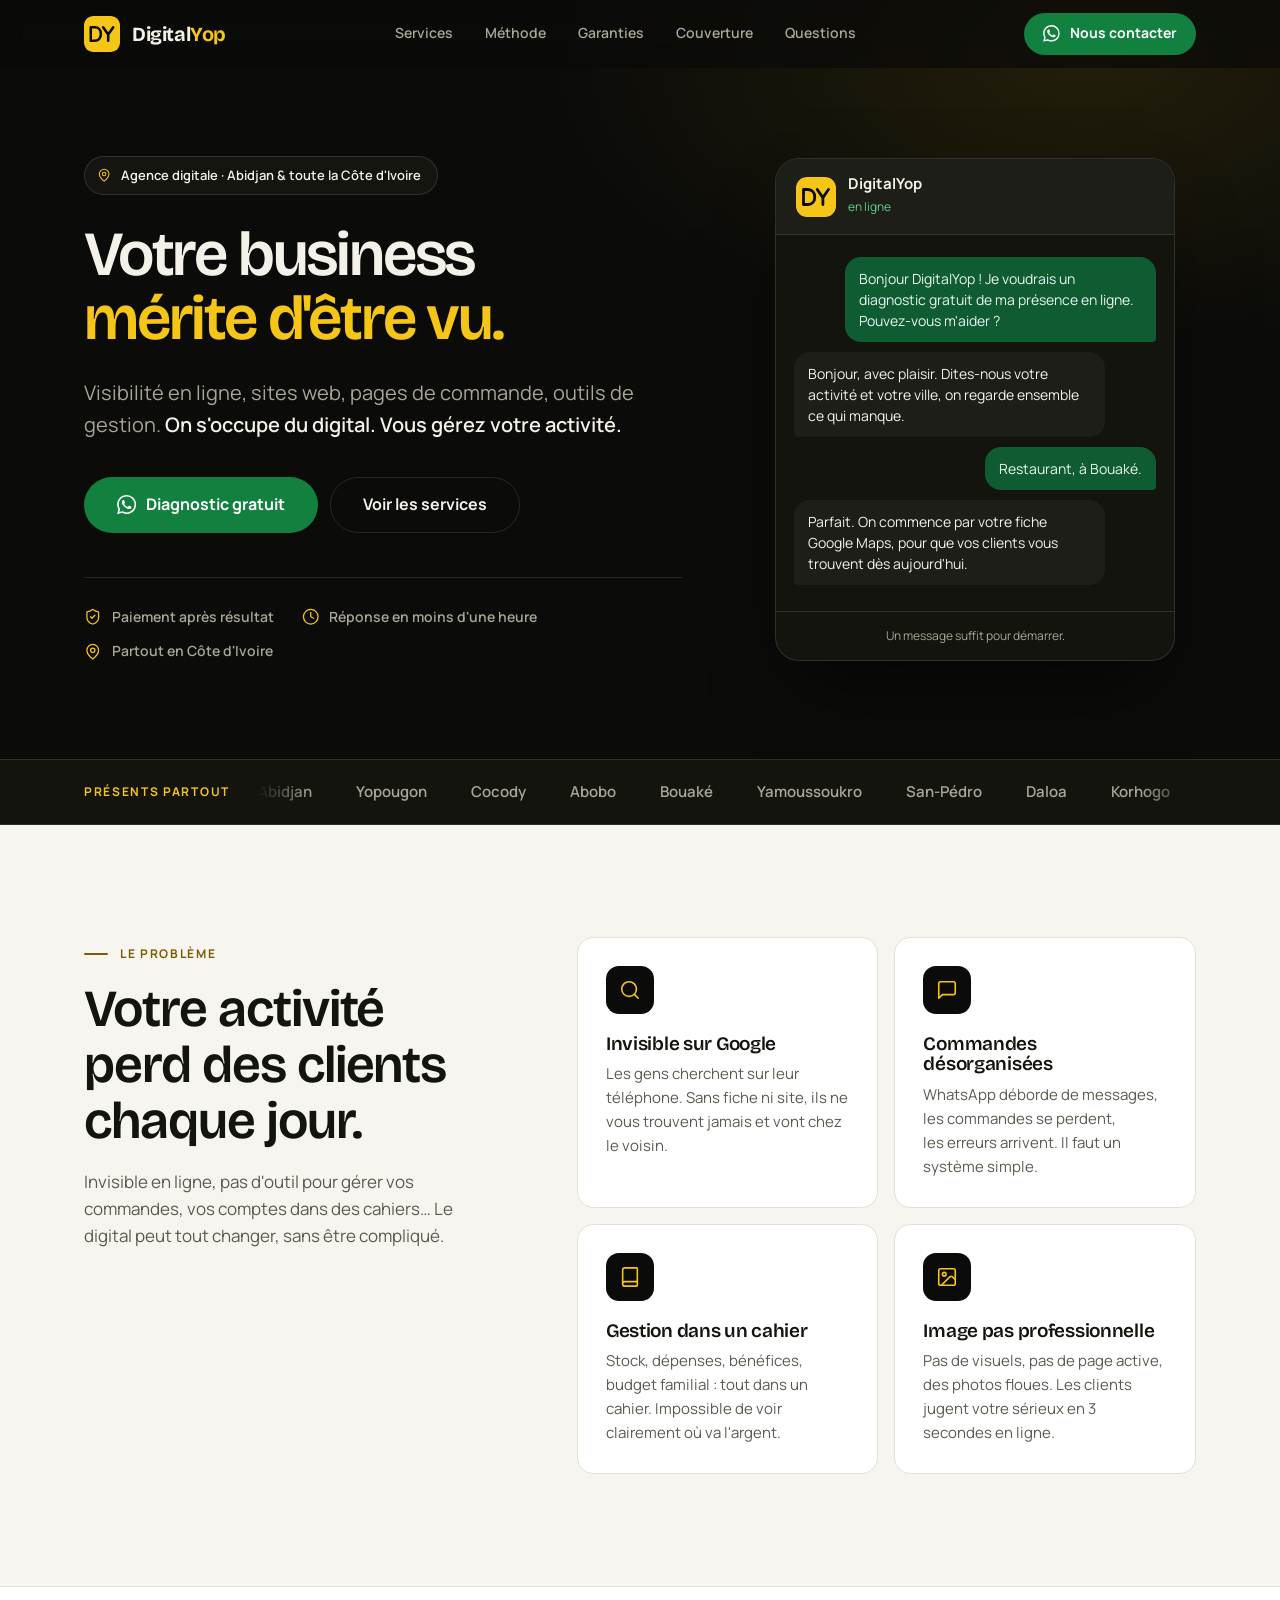
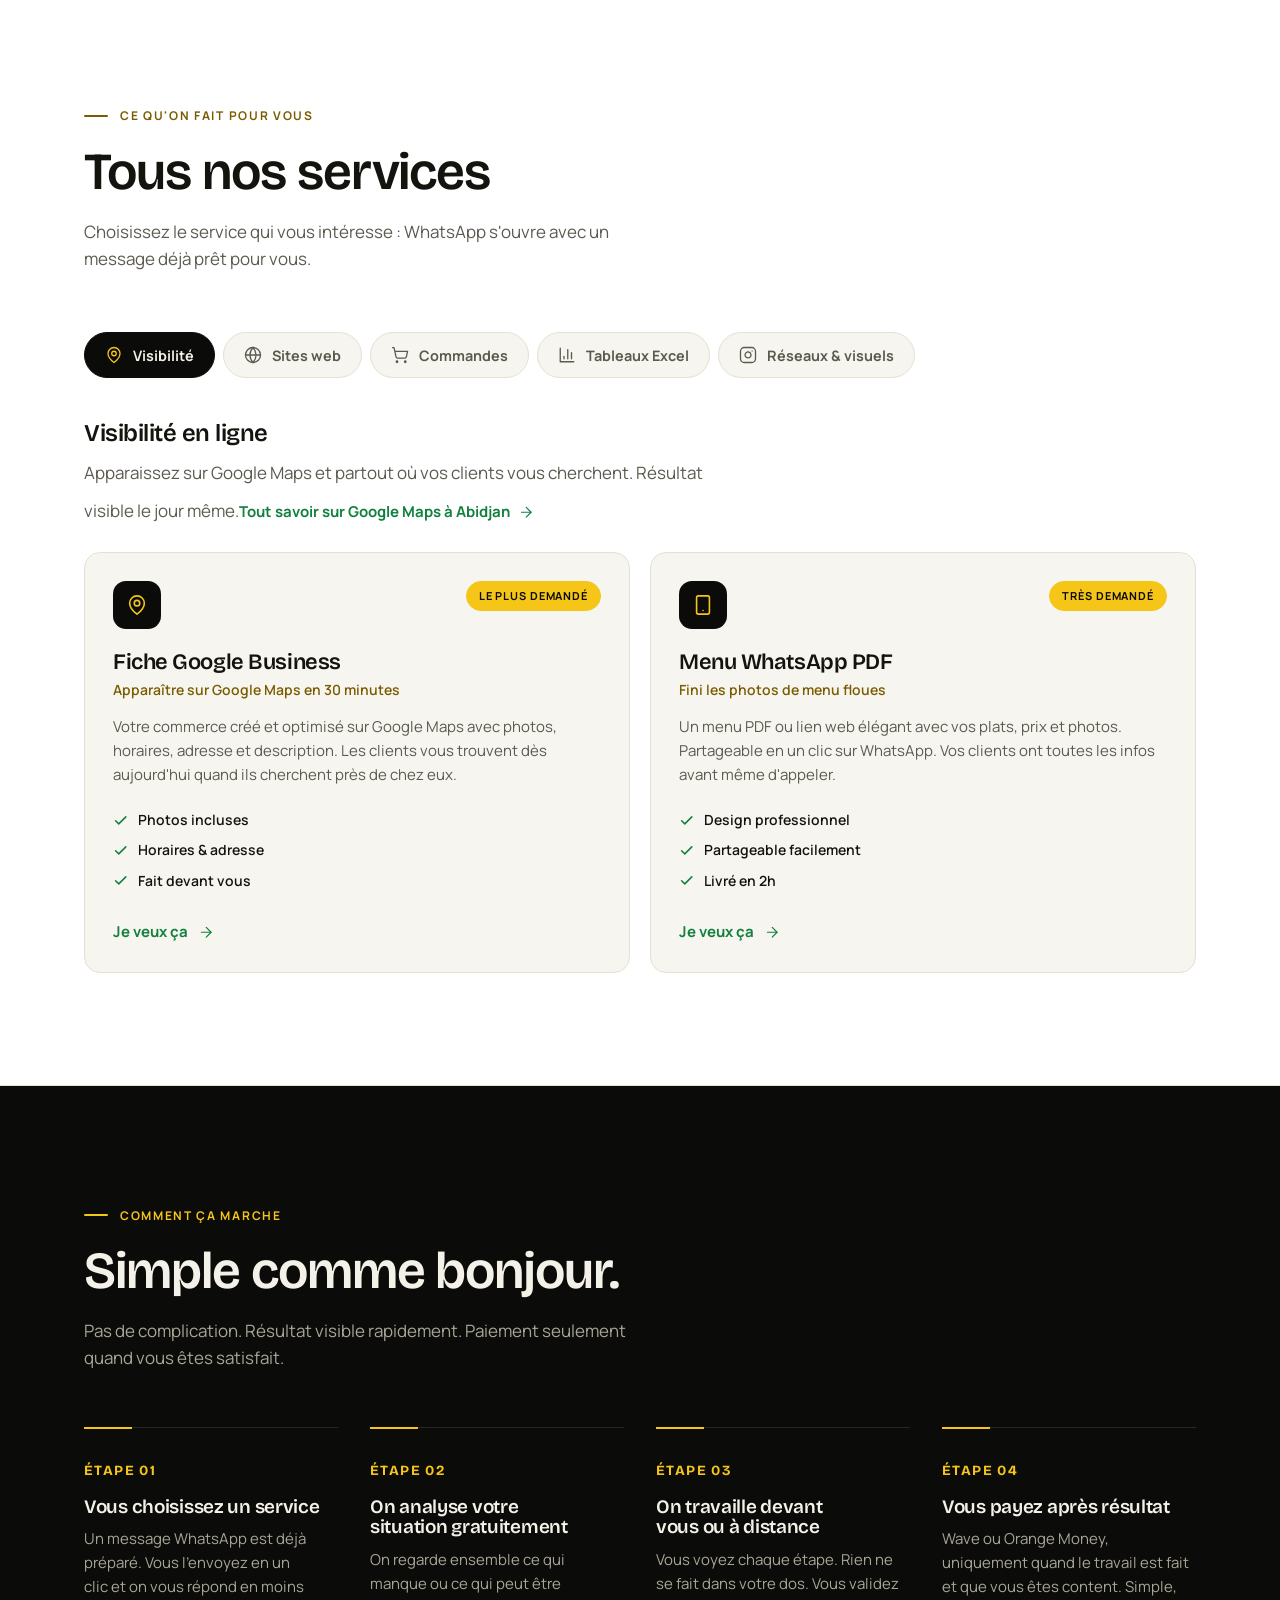
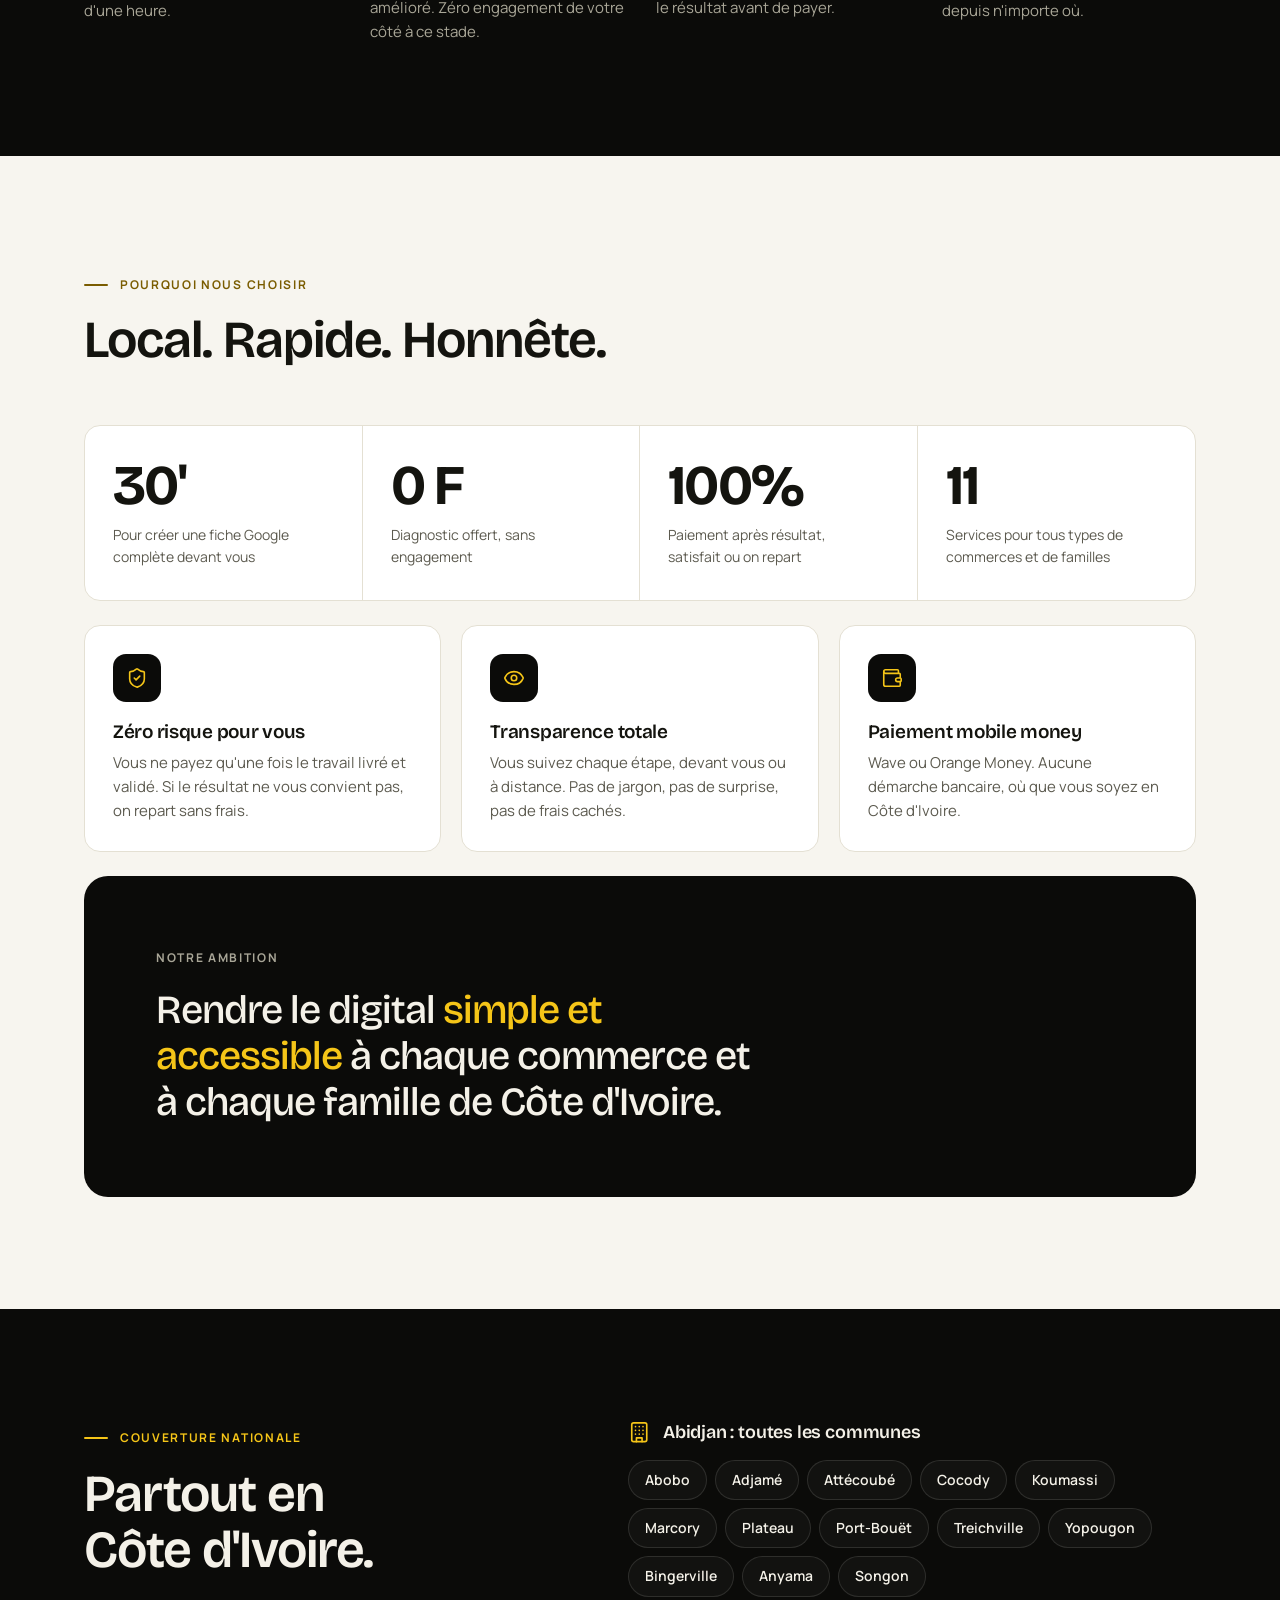
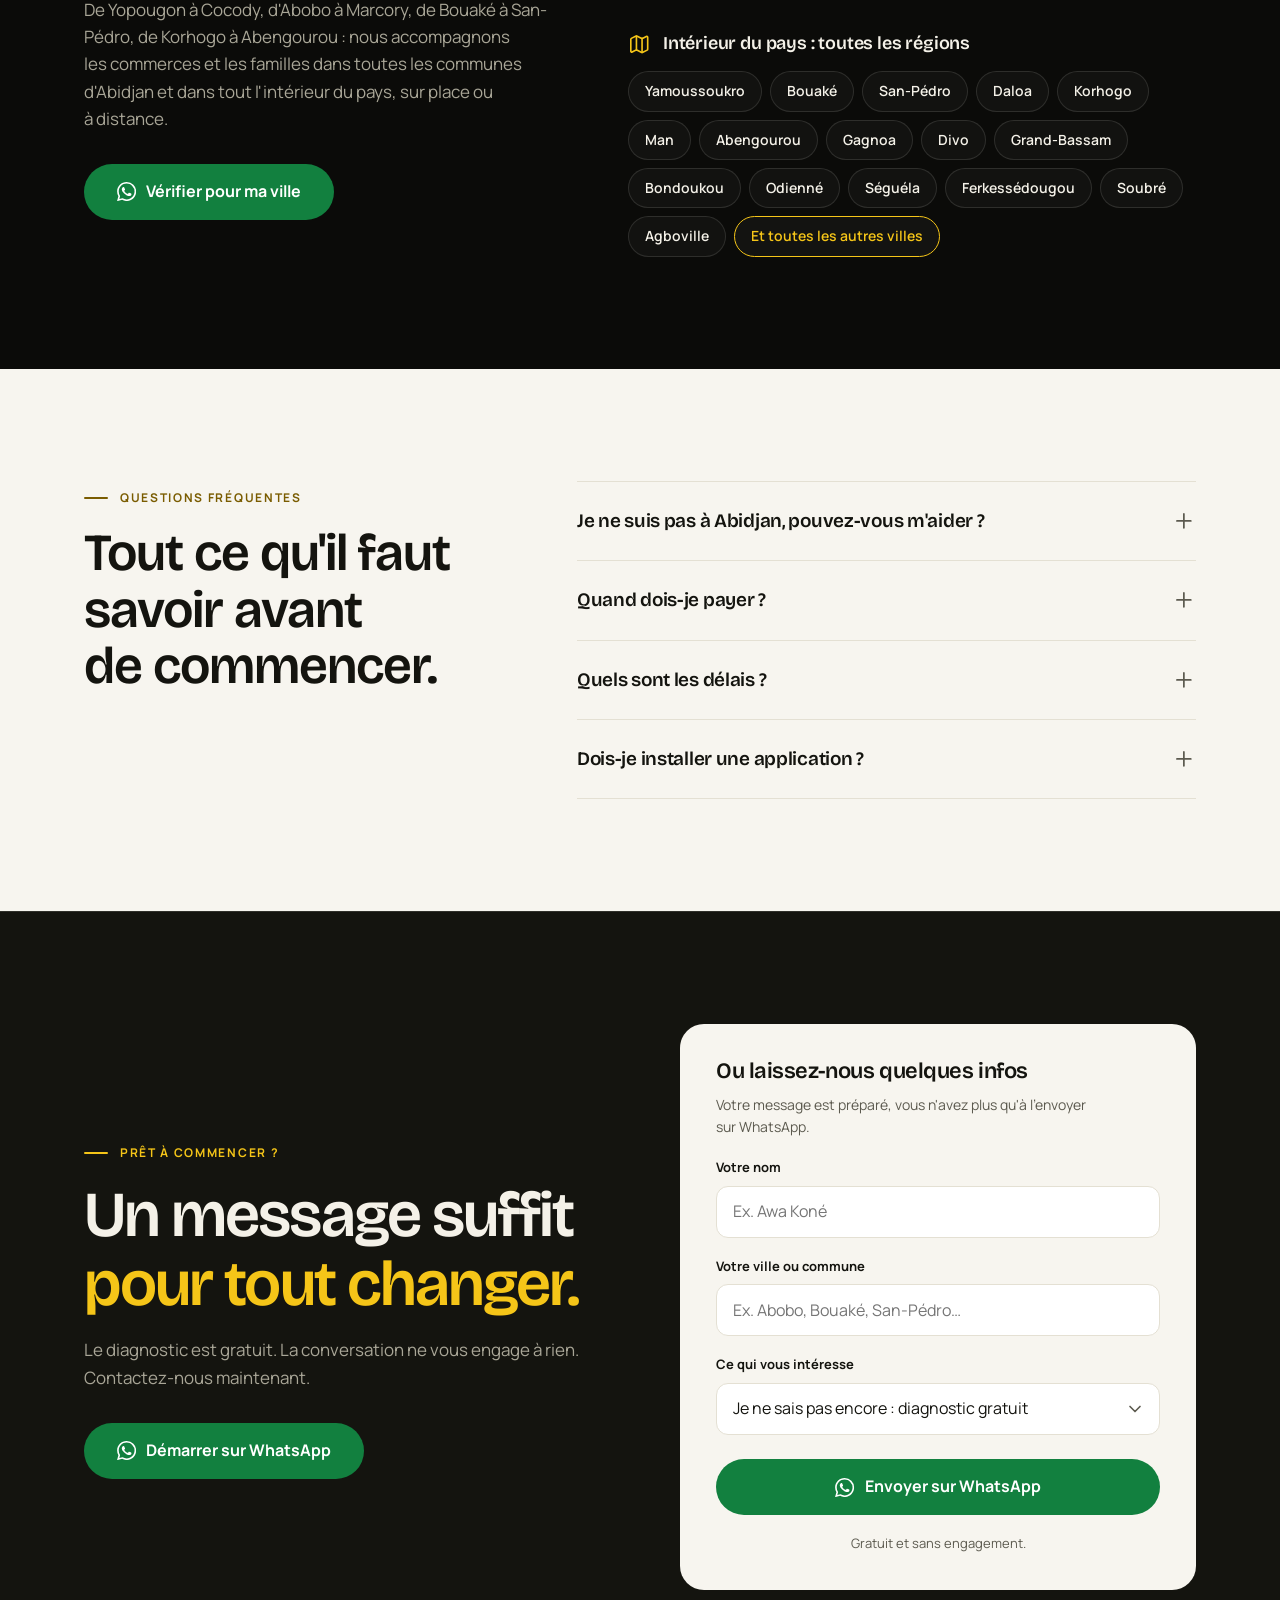
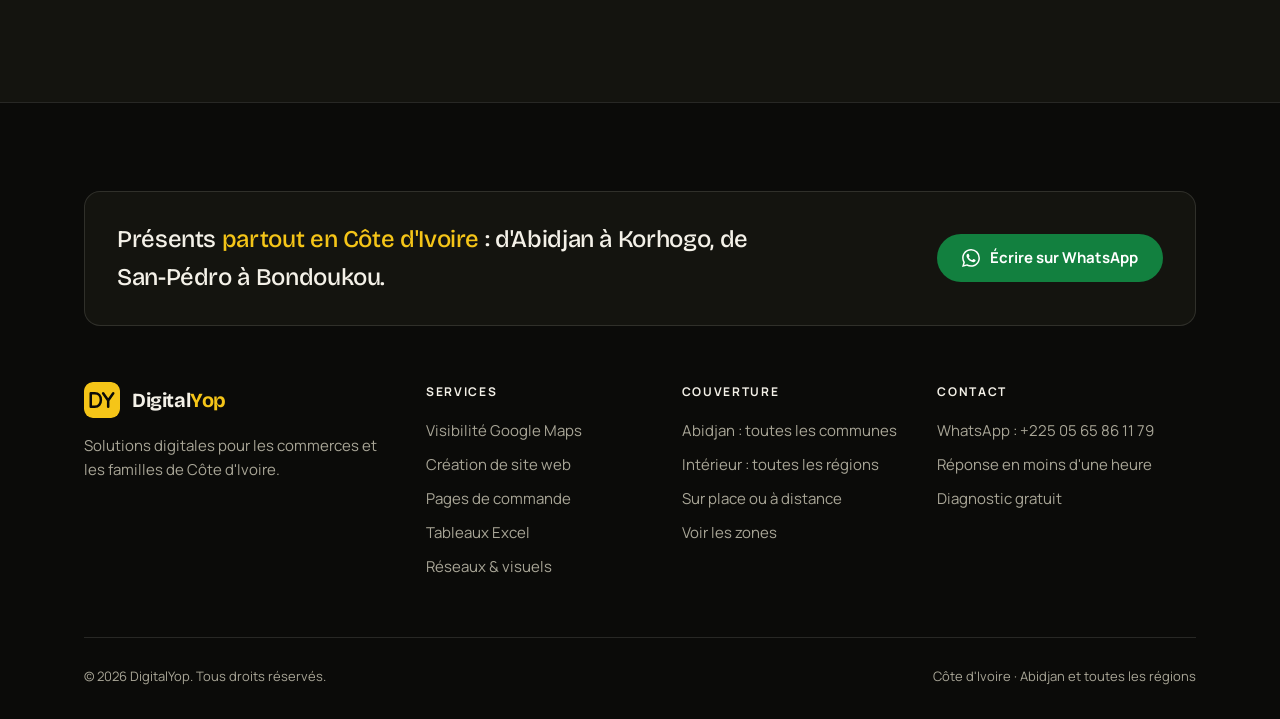
==== commit 36d29a80: "Add Google Maps and website SEO pages, sitemap, robots Co-authored-by: v0 <it+v0agent@vercel.com>" ====
--- a/index.html
+++ b/index.html
@@ -5,6 +5,7 @@
 <meta name="viewport" content="width=device-width, initial-scale=1">
 <title>DigitalYop — Agence digitale en Côte d'Ivoire · Google Maps, sites web, commandes WhatsApp</title>
 <meta name="description" content="DigitalYop rend votre commerce visible et organisé : fiche Google Maps, sites web, pages de commande WhatsApp, tableaux Excel et réseaux sociaux. À Abidjan et dans toute la Côte d'Ivoire. Diagnostic gratuit, paiement après résultat.">
+<link rel="canonical" href="https://digitalyop.vercel.app/">
 <meta name="theme-color" content="#0B0B09">
 <meta property="og:type" content="website">
 <meta property="og:locale" content="fr_CI">
@@ -19,267 +20,7 @@
 <script type="application/ld+json">
 {"@context":"https://schema.org","@type":"ProfessionalService","name":"DigitalYop","description":"Agence digitale : visibilité Google Maps, sites web, pages de commande WhatsApp, tableaux Excel, réseaux sociaux et visuels.","telephone":"+2250565861179","areaServed":{"@type":"Country","name":"Côte d'Ivoire"},"availableLanguage":"fr"}
 </script>
-<style>
-:root{
-  --ink:#0B0B09;
-  --ink-2:#14140F;
-  --ink-3:#1E1E18;
-  --paper:#F7F5EF;
-  --white:#FFFFFF;
-  --gold:#F5C518;
-  --gold-ink:#7A5C00;
-  --text:#14140F;
-  --muted:#5C5A4F;
-  --on-ink:#F4F1E8;
-  --on-ink-muted:#A9A697;
-  --line:#E4E0D3;
-  --line-ink:rgba(244,241,232,.12);
-  --wa:#12803F;
-  --wa-hover:#0E6A34;
-  --radius:16px;
-  --font-head:'Bricolage Grotesque',system-ui,-apple-system,'Segoe UI',sans-serif;
-  --font-body:'Manrope',system-ui,-apple-system,'Segoe UI',sans-serif;
-  --nav-h:68px;
-}
-*,*::before,*::after{margin:0;padding:0;box-sizing:border-box}
-html{scroll-behavior:smooth;scroll-padding-top:calc(var(--nav-h) + 16px);-webkit-text-size-adjust:100%}
-body{background:var(--paper);color:var(--text);font-family:var(--font-body);font-size:1rem;line-height:1.6;overflow-x:hidden;-webkit-font-smoothing:antialiased}
-img,svg{display:block;max-width:100%}
-a{color:inherit;text-decoration:none}
-button,input,select{font:inherit;color:inherit}
-ul,ol{list-style:none}
-h1,h2,h3{font-family:var(--font-head);font-weight:600;letter-spacing:-.02em;line-height:1.08;text-wrap:balance}
-p{text-wrap:pretty}
-:focus-visible{outline:2px solid var(--ink);outline-offset:3px;border-radius:6px}
-.dark :focus-visible,.nav :focus-visible,.bar :focus-visible{outline-color:var(--gold)}
-
-.i{width:1.25em;height:1.25em;flex-shrink:0;fill:none;stroke:currentColor;stroke-width:1.75;stroke-linecap:round;stroke-linejoin:round}
-.i-fill{fill:currentColor;stroke:none}
-
-.wrap{width:100%;max-width:1160px;margin:0 auto;padding:0 24px}
-.section{padding:clamp(64px,9vw,112px) 0}
-.dark{background:var(--ink);color:var(--on-ink)}
-.eyebrow{display:inline-flex;align-items:center;gap:12px;font-size:.75rem;font-weight:700;letter-spacing:.14em;text-transform:uppercase;color:var(--gold-ink);margin-bottom:18px}
-.eyebrow::before{content:'';width:24px;height:2px;background:currentColor;border-radius:2px}
-.dark .eyebrow{color:var(--gold)}
-.h2{font-size:clamp(2rem,4.6vw,3.25rem)}
-.lead{font-size:1.0625rem;color:var(--muted);max-width:56ch;margin-top:18px}
-.dark .lead{color:var(--on-ink-muted)}
-.sec-head{margin-bottom:clamp(36px,5vw,56px)}
-
-/* Buttons */
-.btn{display:inline-flex;align-items:center;justify-content:center;gap:10px;min-height:48px;padding:0 24px;border-radius:999px;font-weight:700;font-size:.9375rem;border:1px solid transparent;cursor:pointer;transition:background-color .2s,border-color .2s,color .2s,transform .2s;white-space:nowrap}
-.btn-wa{background:var(--wa);color:#fff}
-.btn-wa:hover{background:var(--wa-hover);transform:translateY(-1px)}
-.btn-ghost{border-color:var(--line-ink);color:var(--on-ink)}
-.btn-ghost:hover{border-color:var(--gold);color:var(--gold)}
-.btn-lg{min-height:56px;padding:0 32px;font-size:1rem}
-.btn .i{width:1.2em;height:1.2em}
-
-/* Nav */
-.nav{position:fixed;inset:0 0 auto 0;z-index:100;height:var(--nav-h);background:rgba(11,11,9,.72);backdrop-filter:blur(14px);-webkit-backdrop-filter:blur(14px);border-bottom:1px solid transparent;transition:border-color .25s,background-color .25s}
-.nav.scrolled{border-color:var(--line-ink);background:rgba(11,11,9,.92)}
-.nav .wrap{height:100%;display:flex;align-items:center;justify-content:space-between;gap:16px}
-.brand{display:flex;align-items:center;gap:12px;color:var(--on-ink)}
-.brand img{width:36px;height:36px;border-radius:9px}
-.brand span{font-family:var(--font-head);font-weight:700;font-size:1.25rem;letter-spacing:-.02em}
-.brand span b{color:var(--gold);font-weight:700}
-.nav-links{display:none;gap:32px;font-size:.875rem;font-weight:600;color:var(--on-ink-muted)}
-.nav-links a{transition:color .2s}
-.nav-links a:hover{color:var(--on-ink)}
-.nav .btn{min-height:42px;padding:0 18px;font-size:.875rem}
-@media(min-width:900px){.nav-links{display:flex}}
-
-/* Hero */
-.hero{position:relative;padding:calc(var(--nav-h) + clamp(40px,7vw,88px)) 0 clamp(56px,8vw,96px);overflow:hidden;background:radial-gradient(900px 480px at 85% 8%,rgba(245,197,24,.10),transparent 60%),var(--ink)}
-.hero-grid{display:grid;gap:56px;align-items:center}
-@media(min-width:960px){.hero-grid{grid-template-columns:1.15fr .85fr;gap:72px}}
-.pill{display:inline-flex;align-items:center;gap:10px;padding:8px 16px 8px 12px;border:1px solid var(--line-ink);border-radius:999px;font-size:.8125rem;font-weight:600;color:var(--on-ink);background:rgba(244,241,232,.04);margin-bottom:28px}
-.pill .i{color:var(--gold);width:1.1em;height:1.1em}
-.hero h1{font-size:clamp(2.5rem,9vw,4.25rem);letter-spacing:-.035em;line-height:1.02;margin-bottom:26px}
-@media(min-width:960px){.hero h1{font-size:clamp(3rem,4.9vw,4.25rem)}}
-.hero h1 em{font-style:normal;color:var(--gold);white-space:nowrap}
-.hero-sub{font-size:clamp(1.0625rem,2vw,1.25rem);color:var(--on-ink-muted);max-width:52ch;margin-bottom:36px}
-.hero-sub strong{color:var(--on-ink);font-weight:600}
-.hero-actions{display:flex;flex-wrap:wrap;gap:12px;margin-bottom:44px}
-.assure{display:flex;flex-wrap:wrap;gap:12px 28px;padding-top:28px;border-top:1px solid var(--line-ink);font-size:.875rem;font-weight:600;color:var(--on-ink-muted)}
-.assure li{display:flex;align-items:center;gap:10px}
-.assure .i{color:var(--gold)}
-
-/* Chat mock (hero signature) */
-.chat{width:100%;max-width:400px;margin-inline:auto;border:1px solid var(--line-ink);border-radius:24px;background:var(--ink-2);overflow:hidden;box-shadow:0 40px 80px -30px rgba(0,0,0,.7)}
-.chat-head{display:flex;align-items:center;gap:12px;padding:16px 20px;background:var(--ink-3);border-bottom:1px solid var(--line-ink)}
-.chat-head img{width:40px;height:40px;border-radius:11px}
-.chat-head strong{display:block;font-size:.9375rem;line-height:1.2}
-.chat-head span{font-size:.75rem;color:#5BD08A}
-.chat-body{display:flex;flex-direction:column;gap:10px;padding:22px 18px 26px}
-.bubble{max-width:86%;padding:11px 14px;border-radius:16px;font-size:.875rem;line-height:1.5}
-.bubble.out{align-self:flex-end;background:#0F5C32;color:#EAF7EF;border-bottom-right-radius:4px}
-.bubble.in{align-self:flex-start;background:var(--ink-3);color:var(--on-ink);border-bottom-left-radius:4px}
-.chat-note{padding:14px 20px;border-top:1px solid var(--line-ink);font-size:.75rem;color:var(--on-ink-muted);text-align:center}
-
-/* Cities strip */
-.strip{border-block:1px solid var(--line-ink);background:var(--ink-2);color:var(--on-ink-muted);overflow:hidden}
-.strip .wrap{display:flex;align-items:center;gap:28px}
-.strip-label{flex-shrink:0;display:none;font-size:.75rem;font-weight:700;letter-spacing:.14em;text-transform:uppercase;color:var(--gold);padding-block:20px}
-@media(min-width:760px){.strip-label{display:block}}
-.marquee{flex:1;overflow:hidden;-webkit-mask-image:linear-gradient(90deg,transparent,#000 6%,#000 94%,transparent);mask-image:linear-gradient(90deg,transparent,#000 6%,#000 94%,transparent)}
-.marquee-track{display:flex;gap:44px;width:max-content;padding-block:20px;animation:marquee 45s linear infinite;font-size:.9375rem;font-weight:600}
-.marquee-track span{white-space:nowrap}
-.marquee:hover .marquee-track{animation-play-state:paused}
-@keyframes marquee{to{transform:translateX(-50%)}}
-
-/* Problem */
-.problem-grid{display:grid;gap:48px}
-@media(min-width:960px){.problem-grid{grid-template-columns:.8fr 1.2fr;gap:80px;align-items:start}.problem-grid .sec-head{position:sticky;top:calc(var(--nav-h) + 32px);margin-bottom:0}}
-.problems{display:grid;gap:16px}
-@media(min-width:640px){.problems{grid-template-columns:1fr 1fr}}
-.problem{background:var(--white);border:1px solid var(--line);border-radius:var(--radius);padding:28px}
-.ico{display:grid;place-items:center;width:48px;height:48px;border-radius:13px;background:var(--ink);color:var(--gold);margin-bottom:20px}
-.ico .i{width:22px;height:22px}
-.problem h3{font-size:1.1875rem;margin-bottom:8px;letter-spacing:-.015em}
-.problem p{font-size:.9375rem;color:var(--muted)}
-
-/* Services */
-.services{background:var(--white);border-block:1px solid var(--line)}
-.tabs{display:flex;gap:8px;overflow-x:auto;margin:0 -24px 32px;padding:4px 24px;scrollbar-width:none}
-.tabs::-webkit-scrollbar{display:none}
-@media(min-width:1000px){.tabs{margin-inline:0;padding-inline:0;flex-wrap:wrap}}
-.tab{flex-shrink:0;display:inline-flex;align-items:center;gap:10px;min-height:46px;padding:0 20px;border-radius:999px;border:1px solid var(--line);background:var(--paper);font-size:.9rem;font-weight:700;color:var(--muted);cursor:pointer;transition:all .2s;white-space:nowrap}
-.tab:hover{border-color:var(--ink);color:var(--ink)}
-.tab[aria-selected="true"]{background:var(--ink);border-color:var(--ink);color:var(--on-ink)}
-.tab[aria-selected="true"] .i{color:var(--gold)}
-.panel[hidden]{display:none}
-.panel{animation:panelIn .35s ease}
-@keyframes panelIn{from{opacity:0;transform:translateY(8px)}to{opacity:1;transform:none}}
-.panel-intro{max-width:62ch;margin-bottom:28px;font-size:1.0625rem;color:var(--muted)}
-.panel-intro strong{display:block;font-family:var(--font-head);font-size:1.5rem;font-weight:600;letter-spacing:-.02em;color:var(--text);margin-bottom:6px}
-.cards{display:grid;gap:20px}
-@media(min-width:820px){.cards{grid-template-columns:repeat(2,1fr)}.cards.three{grid-template-columns:repeat(3,1fr)}}
-.card{position:relative;display:flex;flex-direction:column;background:var(--paper);border:1px solid var(--line);border-radius:var(--radius);padding:28px;transition:border-color .25s,transform .25s,box-shadow .25s,background-color .25s}
-.card:hover,.card:focus-within{border-color:var(--ink);background:var(--white);transform:translateY(-3px);box-shadow:0 24px 48px -28px rgba(20,20,15,.35)}
-.card-top{display:flex;justify-content:space-between;align-items:flex-start;gap:12px;margin-bottom:22px}
-.card .ico{margin-bottom:0}
-.badge{padding:5px 12px;border-radius:999px;font-size:.6875rem;font-weight:700;letter-spacing:.08em;text-transform:uppercase;border:1px solid var(--line);color:var(--muted);background:var(--white);white-space:nowrap}
-.badge.hot{background:var(--gold);border-color:var(--gold);color:var(--ink)}
-.card h3{font-size:1.375rem;letter-spacing:-.02em;margin-bottom:4px}
-.tagline{font-size:.875rem;font-weight:600;color:var(--gold-ink);margin-bottom:14px}
-.desc{font-size:.9375rem;color:var(--muted);margin-bottom:22px}
-.feats{display:grid;gap:8px;margin-bottom:28px;font-size:.875rem;font-weight:600}
-.feats li{display:flex;align-items:center;gap:10px}
-.feats .i{width:1.1em;height:1.1em;color:var(--wa);stroke-width:2.4}
-.cta-link{margin-top:auto;display:inline-flex;align-items:center;gap:10px;font-weight:700;font-size:.9375rem;color:var(--wa)}
-.cta-link::after{content:'';position:absolute;inset:0;border-radius:var(--radius)}
-.cta-link:focus-visible{outline:none}
-.card:has(.cta-link:focus-visible){outline:2px solid var(--ink);outline-offset:3px}
-.cta-link .i{width:1.1em;height:1.1em;transition:transform .2s}
-.card:hover .cta-link .i{transform:translateX(4px)}
-
-/* Method */
-.steps{display:grid;gap:0}
-@media(min-width:900px){.steps{grid-template-columns:repeat(4,1fr);gap:32px}}
-.step{position:relative;padding:28px 0;border-top:1px solid var(--line-ink)}
-@media(min-width:900px){.step{padding:32px 0 0}.step::before{content:'';position:absolute;top:-1px;left:0;width:48px;height:2px;background:var(--gold)}}
-.step-n{font-family:var(--font-head);font-size:.875rem;font-weight:700;letter-spacing:.1em;color:var(--gold);margin-bottom:14px}
-.step h3{font-size:1.1875rem;letter-spacing:-.015em;margin-bottom:10px}
-.step p:last-child{font-size:.9375rem;color:var(--on-ink-muted)}
-
-/* Proof */
-.stats{display:grid;grid-template-columns:repeat(2,1fr);border:1px solid var(--line);border-radius:var(--radius);background:var(--white);overflow:hidden;margin-bottom:24px}
-@media(min-width:900px){.stats{grid-template-columns:repeat(4,1fr)}}
-.stat{padding:32px 28px;border-bottom:1px solid var(--line)}
-.stat:nth-child(odd){border-right:1px solid var(--line)}
-.stat:nth-last-child(-n+2){border-bottom:none}
-@media(min-width:900px){.stat{border-bottom:none;border-right:1px solid var(--line)}.stat:last-child{border-right:none}}
-.stat b{display:block;font-family:var(--font-head);font-size:clamp(2.25rem,5vw,3.5rem);font-weight:700;letter-spacing:-.03em;line-height:1;margin-bottom:10px}
-.stat span{font-size:.875rem;color:var(--muted);display:block;max-width:22ch}
-.commit{display:grid;gap:20px;margin-bottom:24px}
-@media(min-width:820px){.commit{grid-template-columns:repeat(3,1fr)}}
-.vision{border-radius:24px;background:var(--ink);color:var(--on-ink);padding:clamp(32px,6vw,72px);display:grid;gap:20px}
-.vision p{font-family:var(--font-head);font-size:clamp(1.5rem,3.4vw,2.5rem);line-height:1.15;letter-spacing:-.025em;font-weight:500;max-width:30ch;text-wrap:balance}
-.vision p em{font-style:normal;color:var(--gold)}
-.vision small{font-size:.75rem;font-weight:700;letter-spacing:.14em;text-transform:uppercase;color:var(--on-ink-muted)}
-
-/* FAQ */
-.faq-grid{display:grid;gap:48px}
-@media(min-width:960px){.faq-grid{grid-template-columns:.8fr 1.2fr;gap:80px}}
-.faq-list{border-top:1px solid var(--line)}
-.faq-list details{border-bottom:1px solid var(--line)}
-.faq-list summary{display:flex;justify-content:space-between;align-items:center;gap:20px;padding:24px 0;cursor:pointer;list-style:none;font-family:var(--font-head);font-size:1.1875rem;font-weight:600;letter-spacing:-.015em}
-.faq-list summary::-webkit-details-marker{display:none}
-.faq-list summary .i{transition:transform .25s;color:var(--muted)}
-.faq-list details[open] summary .i{transform:rotate(45deg);color:var(--ink)}
-.faq-list details p{padding:0 0 24px;color:var(--muted);max-width:60ch}
-
-/* Coverage */
-.cover-grid{display:grid;gap:48px}
-@media(min-width:960px){.cover-grid{grid-template-columns:.9fr 1.1fr;gap:80px;align-items:start}}
-.cover-groups{display:grid;gap:36px}
-.cover-group h3{display:flex;align-items:center;gap:12px;font-size:1.125rem;letter-spacing:-.01em;margin-bottom:16px}
-.cover-group h3 .i{color:var(--gold)}
-.chips{display:flex;flex-wrap:wrap;gap:8px}
-.chips li{padding:8px 16px;border:1px solid var(--line-ink);border-radius:999px;font-size:.875rem;font-weight:600;color:var(--on-ink);background:rgba(244,241,232,.03)}
-.chips li.all{border-color:var(--gold);color:var(--gold)}
-
-/* Contact */
-.contact{background:var(--ink-2);border-top:1px solid var(--line-ink)}
-.contact-grid{display:grid;gap:48px;align-items:center}
-@media(min-width:960px){.contact-grid{grid-template-columns:1fr 1fr;gap:80px}}
-.contact h2{font-size:clamp(2.25rem,5.4vw,4rem);letter-spacing:-.03em}
-.contact h2 em{font-style:normal;color:var(--gold)}
-.contact .btn{margin-top:32px}
-.form{background:var(--paper);color:var(--text);border-radius:24px;padding:clamp(24px,4vw,36px);display:grid;gap:18px}
-.form h3{font-size:1.375rem;letter-spacing:-.02em}
-.form p.hint{font-size:.875rem;color:var(--muted);margin-top:-8px}
-.field{display:grid;gap:8px}
-.field label{font-size:.8125rem;font-weight:700}
-.field input,.field select{width:100%;min-height:52px;padding:0 16px;border-radius:12px;border:1px solid var(--line);background:var(--white);font-size:1rem;transition:border-color .2s,box-shadow .2s;appearance:none;-webkit-appearance:none}
-.field select{background-image:url("data:image/svg+xml,%3Csvg xmlns='http://www.w3.org/2000/svg' width='20' height='20' viewBox='0 0 24 24' fill='none' stroke='%235C5A4F' stroke-width='2' stroke-linecap='round' stroke-linejoin='round'%3E%3Cpath d='m6 9 6 6 6-6'/%3E%3C/svg%3E");background-repeat:no-repeat;background-position:right 14px center;padding-right:44px}
-.field input:focus,.field select:focus{outline:none;border-color:var(--ink);box-shadow:0 0 0 3px rgba(20,20,15,.14)}
-.form .btn{width:100%;margin-top:6px}
-.form small{font-size:.8125rem;color:var(--muted);text-align:center}
-
-/* Footer */
-.footer{background:var(--ink);color:var(--on-ink-muted);padding:clamp(56px,7vw,88px) 0 32px;border-top:1px solid var(--line-ink)}
-.foot-reach{display:flex;flex-wrap:wrap;align-items:center;justify-content:space-between;gap:20px;padding:28px 32px;border:1px solid var(--line-ink);border-radius:var(--radius);margin-bottom:56px;background:var(--ink-2)}
-.foot-reach p{font-family:var(--font-head);font-size:clamp(1.125rem,2.4vw,1.5rem);font-weight:500;letter-spacing:-.015em;color:var(--on-ink);max-width:40ch}
-.foot-reach p em{font-style:normal;color:var(--gold)}
-.foot-grid{display:grid;gap:40px;margin-bottom:48px}
-@media(min-width:760px){.foot-grid{grid-template-columns:1.4fr 1fr 1fr 1.2fr}}
-.foot-brand p{margin-top:16px;font-size:.9375rem;max-width:34ch}
-.foot-col h4{font-size:.75rem;font-weight:700;letter-spacing:.14em;text-transform:uppercase;color:var(--on-ink);margin-bottom:18px}
-.foot-col li{margin-bottom:10px;font-size:.9375rem}
-.foot-col a{transition:color .2s}
-.foot-col a:hover{color:var(--gold)}
-.foot-bottom{display:flex;flex-wrap:wrap;justify-content:space-between;gap:8px 24px;padding-top:28px;border-top:1px solid var(--line-ink);font-size:.8125rem}
-
-/* Mobile sticky bar */
-.bar{position:fixed;inset:auto 0 0 0;z-index:90;padding:12px 16px calc(12px + env(safe-area-inset-bottom));background:rgba(11,11,9,.92);backdrop-filter:blur(14px);-webkit-backdrop-filter:blur(14px);border-top:1px solid var(--line-ink);transform:translateY(110%);transition:transform .3s ease}
-.bar.show{transform:none}
-.bar .btn{width:100%}
-@media(min-width:760px){.bar{display:none}}
-@media(max-width:759px){.footer{padding-bottom:96px}}
-
-/* Reveal */
-.js .reveal{opacity:0;transform:translateY(24px);transition:opacity .7s cubic-bezier(.2,.7,.2,1),transform .7s cubic-bezier(.2,.7,.2,1);transition-delay:var(--d,0s)}
-.js .reveal.in{opacity:1;transform:none}
-.hero .rise{animation:rise .8s cubic-bezier(.2,.7,.2,1) both;animation-delay:var(--d,0s)}
-@keyframes rise{from{opacity:0;transform:translateY(24px)}to{opacity:1;transform:none}}
-
-@media(prefers-reduced-motion:reduce){
-  html{scroll-behavior:auto}
-  *,*::before,*::after{animation-duration:.001ms!important;animation-iteration-count:1!important;transition-duration:.001ms!important}
-  .js .reveal{opacity:1;transform:none}
-  .marquee-track{animation:none;flex-wrap:wrap;width:auto;gap:12px 28px}
-  .marquee-track span[aria-hidden]{display:none}
-}
-@media(max-width:480px){
-  .wrap{padding:0 20px}
-  .tabs{margin-inline:-20px;padding-inline:20px}
-  .btn-lg{width:100%}
-  .brand span{font-size:1.125rem}
-}
-</style>
+<link rel="stylesheet" href="/styles.css">
 </head>
 <body>
 
@@ -297,7 +38,9 @@
     <symbol id="i-list" viewBox="0 0 24 24"><rect width="8" height="4" x="8" y="2" rx="1"/><path d="M16 4h2a2 2 0 0 1 2 2v14a2 2 0 0 1-2 2H6a2 2 0 0 1-2-2V6a2 2 0 0 1 2-2h2"/><path d="M12 11h4"/><path d="M12 16h4"/><path d="M8 11h.01"/><path d="M8 16h.01"/></symbol>
     <symbol id="i-insta" viewBox="0 0 24 24"><rect width="20" height="20" x="2" y="2" rx="5"/><path d="M16 11.37A4 4 0 1 1 12.63 8 4 4 0 0 1 16 11.37z"/><path d="M17.5 6.5h.01"/></symbol>
     <symbol id="i-image" viewBox="0 0 24 24"><rect width="18" height="18" x="3" y="3" rx="2"/><circle cx="9" cy="9" r="2"/><path d="m21 15-3.086-3.086a2 2 0 0 0-2.828 0L6 21"/></symbol>
-    <symbol id="i-check" viewBox="0 0 24 24"><path d="M20 6 9 17l-5-5"/></symbol>
+    <symbol id="i-video" viewBox="0 0 24 24"><rect width="20" height="14" x="2" y="5" rx="3"/><path d="m10 9.5 4.5 2.5-4.5 2.5z"/><path d="M8 21h8"/></symbol>
+  <symbol id="i-ugc" viewBox="0 0 24 24"><rect width="12" height="20" x="6" y="2" rx="3"/><circle cx="12" cy="10" r="2.5"/><path d="M8.5 17c.6-1.7 1.9-2.5 3.5-2.5s2.9.8 3.5 2.5"/></symbol>
+  <symbol id="i-check" viewBox="0 0 24 24"><path d="M20 6 9 17l-5-5"/></symbol>
     <symbol id="i-arrow" viewBox="0 0 24 24"><path d="M5 12h14"/><path d="m12 5 7 7-7 7"/></symbol>
     <symbol id="i-plus" viewBox="0 0 24 24"><path d="M5 12h14"/><path d="M12 5v14"/></symbol>
     <symbol id="i-search" viewBox="0 0 24 24"><circle cx="11" cy="11" r="8"/><path d="m21 21-4.3-4.3"/></symbol>
@@ -432,7 +175,7 @@
     </div>
 
     <div class="panel" role="tabpanel" id="panel-visib" aria-labelledby="tab-visib">
-      <p class="panel-intro"><strong>Visibilité en ligne</strong>Apparaissez sur Google Maps et partout où vos clients vous cherchent. Résultat visible le jour même.</p>
+      <p class="panel-intro"><strong>Visibilité en ligne</strong>Apparaissez sur Google Maps et partout où vos clients vous cherchent. Résultat visible le jour même.<a class="more-link" href="/google-maps-abidjan/">Tout savoir sur Google Maps à Abidjan <svg class="i" aria-hidden="true"><use href="#i-arrow"/></svg></a></p>
       <div class="cards">
       <article class="card">
         <div class="card-top"><div class="ico"><svg class="i" aria-hidden="true"><use href="#i-pin"/></svg></div><span class="badge hot">Le plus demandé</span></div>
@@ -454,7 +197,7 @@
     </div>
 
     <div class="panel" role="tabpanel" id="panel-web" aria-labelledby="tab-web" hidden>
-      <p class="panel-intro"><strong>Sites web professionnels</strong>Une présence en ligne crédible qui inspire confiance et attire des clients même quand vous dormez.</p>
+      <p class="panel-intro"><strong>Sites web professionnels</strong>Une présence en ligne crédible qui inspire confiance et attire des clients même quand vous dormez.<a class="more-link" href="/creation-site-web-abidjan/">Tout savoir sur la création de site web <svg class="i" aria-hidden="true"><use href="#i-arrow"/></svg></a></p>
       <div class="cards">
       <article class="card">
         <div class="card-top"><div class="ico"><svg class="i" aria-hidden="true"><use href="#i-globe"/></svg></div><span class="badge">Populaire</span></div>
@@ -545,6 +288,22 @@
         <p class="desc">Flyers pour vos promotions, annonces de nouveautés, visuels pour événements spéciaux. Designs professionnels à vos couleurs, prêts à partager sur WhatsApp, Instagram et Facebook en moins d'une heure.</p>
         <ul class="feats"><li><svg class="i" aria-hidden="true"><use href="#i-check"/></svg>Vos couleurs &amp; logo</li><li><svg class="i" aria-hidden="true"><use href="#i-check"/></svg>Formats WhatsApp + Instagram</li><li><svg class="i" aria-hidden="true"><use href="#i-check"/></svg>Livraison en 1h</li></ul>
         <a class="cta-link" href="https://wa.me/2250565861179?text=Bonjour%20DigitalYop%20%21%20%F0%9F%96%A8%EF%B8%8F%20J%E2%80%99ai%20besoin%20de%20visuels%20et%20flyers%20professionnels%20pour%20promouvoir%20mon%20commerce%20sur%20WhatsApp%20et%20les%20r%C3%A9seaux.%20Annonces%2C%20promotions%2C%20nouveaut%C3%A9s.%20Pouvez-vous%20cr%C3%A9er%20%C3%A7a%20pour%20moi%20%3F" target="_blank" rel="noopener" aria-label="Demander « Visuels &amp; flyers promo » sur WhatsApp">Je veux ça <svg class="i" aria-hidden="true"><use href="#i-arrow"/></svg></a>
+      </article>
+      <article class="card">
+        <div class="card-top"><div class="ico"><svg class="i" aria-hidden="true"><use href="#i-video"/></svg></div><span class="badge">Nouveau</span></div>
+        <h3>Vidéos publicitaires &amp; motion</h3>
+        <p class="tagline">Des vidéos animées qui présentent votre offre</p>
+        <p class="desc">Publicités vidéo courtes en motion design pour vos produits, vos promotions ou le lancement de votre commerce. Animations, textes, musique et logo à vos couleurs, aux bons formats pour Instagram, Facebook, TikTok et WhatsApp Status.</p>
+        <ul class="feats"><li><svg class="i" aria-hidden="true"><use href="#i-check"/></svg>Motion design à vos couleurs</li><li><svg class="i" aria-hidden="true"><use href="#i-check"/></svg>Formats verticaux &amp; carrés</li><li><svg class="i" aria-hidden="true"><use href="#i-check"/></svg>Musique &amp; sous-titres inclus</li></ul>
+        <a class="cta-link" href="https://wa.me/2250565861179?text=Bonjour%20DigitalYop%20%21%20%F0%9F%8E%AC%20Je%20voudrais%20une%20vid%C3%A9o%20publicitaire%20en%20motion%20design%20pour%20pr%C3%A9senter%20mon%20commerce%20ou%20mes%20produits.%20Je%20veux%20quelque%20chose%20de%20professionnel%20pour%20mes%20r%C3%A9seaux%20sociaux.%20Pouvez-vous%20m%E2%80%99aider%20%3F" target="_blank" rel="noopener" aria-label="Demander « Vidéos publicitaires &amp; motion » sur WhatsApp">Je veux ça <svg class="i" aria-hidden="true"><use href="#i-arrow"/></svg></a>
+      </article>
+      <article class="card">
+        <div class="card-top"><div class="ico"><svg class="i" aria-hidden="true"><use href="#i-ugc"/></svg></div><span class="badge">Tendance</span></div>
+        <h3>Vidéos UGC</h3>
+        <p class="tagline">Des vidéos authentiques, style témoignage</p>
+        <p class="desc">Des vidéos naturelles, filmées comme celles de vrais clients : avis, démonstration de produit, découverte de votre commerce. Le format qui inspire le plus confiance et performe le mieux sur TikTok, Reels et Facebook.</p>
+        <ul class="feats"><li><svg class="i" aria-hidden="true"><use href="#i-check"/></svg>Scénario &amp; script fournis</li><li><svg class="i" aria-hidden="true"><use href="#i-check"/></svg>Montage dynamique</li><li><svg class="i" aria-hidden="true"><use href="#i-check"/></svg>Prêtes à publier</li></ul>
+        <a class="cta-link" href="https://wa.me/2250565861179?text=Bonjour%20DigitalYop%20%21%20%F0%9F%8E%A5%20Je%20voudrais%20des%20vid%C3%A9os%20UGC%20%28style%20t%C3%A9moignage%2C%20authentiques%29%20pour%20promouvoir%20mon%20commerce%20sur%20TikTok%2C%20Instagram%20et%20Facebook.%20Pouvez-vous%20m%E2%80%99aider%20%3F" target="_blank" rel="noopener" aria-label="Demander « Vidéos UGC » sur WhatsApp">Je veux ça <svg class="i" aria-hidden="true"><use href="#i-arrow"/></svg></a>
       </article>
       </div>
     </div>
@@ -707,7 +466,7 @@
           <optgroup label="Sites web professionnels"><option>Mini-site une page</option><option>Site web complet multi-pages</option></optgroup>
           <optgroup label="Pages de commande WhatsApp"><option>Page de commande WhatsApp</option><option>Bon de commande négoce</option></optgroup>
           <optgroup label="Tableaux Excel sur mesure"><option>Tableau de gestion commerce</option><option>Tableau budget familial</option><option>Tableau sur mesure</option></optgroup>
-          <optgroup label="Réseaux sociaux &amp; visuels"><option>Gestion réseaux sociaux</option><option>Visuels &amp; flyers promo</option></optgroup>
+          <optgroup label="Réseaux sociaux &amp; visuels"><option>Gestion réseaux sociaux</option><option>Visuels &amp; flyers promo</option><option>Vidéos publicitaires &amp; motion</option><option>Vidéos UGC</option></optgroup>
         </select>
       </div>
       <button class="btn btn-wa btn-lg" type="submit">
@@ -740,8 +499,8 @@
       <div class="foot-col">
         <h4>Services</h4>
         <ul>
-          <li><a href="#services" data-tab="visib">Visibilité en ligne</a></li>
-          <li><a href="#services" data-tab="web">Sites web</a></li>
+          <li><a href="/google-maps-abidjan/">Visibilité Google Maps</a></li>
+          <li><a href="/creation-site-web-abidjan/">Création de site web</a></li>
           <li><a href="#services" data-tab="commande">Pages de commande</a></li>
           <li><a href="#services" data-tab="excel">Tableaux Excel</a></li>
           <li><a href="#services" data-tab="social">Réseaux &amp; visuels</a></li>
--- a/styles.css
+++ b/styles.css
@@ -0,0 +1,354 @@
+:root{
+  --ink:#0B0B09;
+  --ink-2:#14140F;
+  --ink-3:#1E1E18;
+  --paper:#F7F5EF;
+  --white:#FFFFFF;
+  --gold:#F5C518;
+  --gold-ink:#7A5C00;
+  --text:#14140F;
+  --muted:#5C5A4F;
+  --on-ink:#F4F1E8;
+  --on-ink-muted:#A9A697;
+  --line:#E4E0D3;
+  --line-ink:rgba(244,241,232,.12);
+  --wa:#12803F;
+  --wa-hover:#0E6A34;
+  --radius:16px;
+  --font-head:'Bricolage Grotesque',system-ui,-apple-system,'Segoe UI',sans-serif;
+  --font-body:'Manrope',system-ui,-apple-system,'Segoe UI',sans-serif;
+  --nav-h:68px;
+}
+*,*::before,*::after{margin:0;padding:0;box-sizing:border-box}
+html{scroll-behavior:smooth;scroll-padding-top:calc(var(--nav-h) + 16px);-webkit-text-size-adjust:100%}
+body{background:var(--paper);color:var(--text);font-family:var(--font-body);font-size:1rem;line-height:1.6;overflow-x:hidden;-webkit-font-smoothing:antialiased}
+img,svg{display:block;max-width:100%}
+a{color:inherit;text-decoration:none}
+button,input,select{font:inherit;color:inherit}
+ul,ol{list-style:none}
+h1,h2,h3{font-family:var(--font-head);font-weight:600;letter-spacing:-.02em;line-height:1.08;text-wrap:balance}
+p{text-wrap:pretty}
+:focus-visible{outline:2px solid var(--ink);outline-offset:3px;border-radius:6px}
+.dark :focus-visible,.nav :focus-visible,.bar :focus-visible{outline-color:var(--gold)}
+
+.i{width:1.25em;height:1.25em;flex-shrink:0;fill:none;stroke:currentColor;stroke-width:1.75;stroke-linecap:round;stroke-linejoin:round}
+.i-fill{fill:currentColor;stroke:none}
+
+.wrap{width:100%;max-width:1160px;margin:0 auto;padding:0 24px}
+.section{padding:clamp(64px,9vw,112px) 0}
+.dark{background:var(--ink);color:var(--on-ink)}
+.eyebrow{display:inline-flex;align-items:center;gap:12px;font-size:.75rem;font-weight:700;letter-spacing:.14em;text-transform:uppercase;color:var(--gold-ink);margin-bottom:18px}
+.eyebrow::before{content:'';width:24px;height:2px;background:currentColor;border-radius:2px}
+.dark .eyebrow{color:var(--gold)}
+.h2{font-size:clamp(2rem,4.6vw,3.25rem)}
+.lead{font-size:1.0625rem;color:var(--muted);max-width:56ch;margin-top:18px}
+.dark .lead{color:var(--on-ink-muted)}
+.sec-head{margin-bottom:clamp(36px,5vw,56px)}
+
+/* Buttons */
+.btn{display:inline-flex;align-items:center;justify-content:center;gap:10px;min-height:48px;padding:0 24px;border-radius:999px;font-weight:700;font-size:.9375rem;border:1px solid transparent;cursor:pointer;transition:background-color .2s,border-color .2s,color .2s,transform .2s;white-space:nowrap}
+.btn-wa{background:var(--wa);color:#fff}
+.btn-wa:hover{background:var(--wa-hover);transform:translateY(-1px)}
+.btn-ghost{border-color:var(--line-ink);color:var(--on-ink)}
+.btn-ghost:hover{border-color:var(--gold);color:var(--gold)}
+.btn-lg{min-height:56px;padding:0 32px;font-size:1rem}
+.btn .i{width:1.2em;height:1.2em}
+
+/* Nav */
+.nav{position:fixed;inset:0 0 auto 0;z-index:100;height:var(--nav-h);background:rgba(11,11,9,.72);backdrop-filter:blur(14px);-webkit-backdrop-filter:blur(14px);border-bottom:1px solid transparent;transition:border-color .25s,background-color .25s}
+.nav.scrolled{border-color:var(--line-ink);background:rgba(11,11,9,.92)}
+.nav .wrap{height:100%;display:flex;align-items:center;justify-content:space-between;gap:16px}
+.brand{display:flex;align-items:center;gap:12px;color:var(--on-ink)}
+.brand img{width:36px;height:36px;border-radius:9px}
+.brand span{font-family:var(--font-head);font-weight:700;font-size:1.25rem;letter-spacing:-.02em}
+.brand span b{color:var(--gold);font-weight:700}
+.nav-links{display:none;gap:32px;font-size:.875rem;font-weight:600;color:var(--on-ink-muted)}
+.nav-links a{transition:color .2s}
+.nav-links a:hover{color:var(--on-ink)}
+.nav .btn{min-height:42px;padding:0 18px;font-size:.875rem}
+@media(min-width:900px){.nav-links{display:flex}}
+
+/* Hero */
+.hero{position:relative;padding:calc(var(--nav-h) + clamp(40px,7vw,88px)) 0 clamp(56px,8vw,96px);overflow:hidden;background:radial-gradient(900px 480px at 85% 8%,rgba(245,197,24,.10),transparent 60%),var(--ink)}
+.hero-grid{display:grid;gap:56px;align-items:center}
+@media(min-width:960px){.hero-grid{grid-template-columns:1.15fr .85fr;gap:72px}}
+.pill{display:inline-flex;align-items:center;gap:10px;padding:8px 16px 8px 12px;border:1px solid var(--line-ink);border-radius:999px;font-size:.8125rem;font-weight:600;color:var(--on-ink);background:rgba(244,241,232,.04);margin-bottom:28px}
+.pill .i{color:var(--gold);width:1.1em;height:1.1em}
+.hero h1{font-size:clamp(2.5rem,9vw,4.25rem);letter-spacing:-.035em;line-height:1.02;margin-bottom:26px}
+@media(min-width:960px){.hero h1{font-size:clamp(3rem,4.9vw,4.25rem)}}
+.hero h1 em{font-style:normal;color:var(--gold);white-space:nowrap}
+.hero-sub{font-size:clamp(1.0625rem,2vw,1.25rem);color:var(--on-ink-muted);max-width:52ch;margin-bottom:36px}
+.hero-sub strong{color:var(--on-ink);font-weight:600}
+.hero-actions{display:flex;flex-wrap:wrap;gap:12px;margin-bottom:44px}
+.assure{display:flex;flex-wrap:wrap;gap:12px 28px;padding-top:28px;border-top:1px solid var(--line-ink);font-size:.875rem;font-weight:600;color:var(--on-ink-muted)}
+.assure li{display:flex;align-items:center;gap:10px}
+.assure .i{color:var(--gold)}
+
+/* Chat mock (hero signature) */
+.chat{width:100%;max-width:400px;margin-inline:auto;border:1px solid var(--line-ink);border-radius:24px;background:var(--ink-2);overflow:hidden;box-shadow:0 40px 80px -30px rgba(0,0,0,.7)}
+.chat-head{display:flex;align-items:center;gap:12px;padding:16px 20px;background:var(--ink-3);border-bottom:1px solid var(--line-ink)}
+.chat-head img{width:40px;height:40px;border-radius:11px}
+.chat-head strong{display:block;font-size:.9375rem;line-height:1.2}
+.chat-head span{font-size:.75rem;color:#5BD08A}
+.chat-body{display:flex;flex-direction:column;gap:10px;padding:22px 18px 26px}
+.bubble{max-width:86%;padding:11px 14px;border-radius:16px;font-size:.875rem;line-height:1.5}
+.bubble.out{align-self:flex-end;background:#0F5C32;color:#EAF7EF;border-bottom-right-radius:4px}
+.bubble.in{align-self:flex-start;background:var(--ink-3);color:var(--on-ink);border-bottom-left-radius:4px}
+.chat-note{padding:14px 20px;border-top:1px solid var(--line-ink);font-size:.75rem;color:var(--on-ink-muted);text-align:center}
+
+/* Cities strip */
+.strip{border-block:1px solid var(--line-ink);background:var(--ink-2);color:var(--on-ink-muted);overflow:hidden}
+.strip .wrap{display:flex;align-items:center;gap:28px}
+.strip-label{flex-shrink:0;display:none;font-size:.75rem;font-weight:700;letter-spacing:.14em;text-transform:uppercase;color:var(--gold);padding-block:20px}
+@media(min-width:760px){.strip-label{display:block}}
+.marquee{flex:1;overflow:hidden;-webkit-mask-image:linear-gradient(90deg,transparent,#000 6%,#000 94%,transparent);mask-image:linear-gradient(90deg,transparent,#000 6%,#000 94%,transparent)}
+.marquee-track{display:flex;gap:44px;width:max-content;padding-block:20px;animation:marquee 45s linear infinite;font-size:.9375rem;font-weight:600}
+.marquee-track span{white-space:nowrap}
+.marquee:hover .marquee-track{animation-play-state:paused}
+@keyframes marquee{to{transform:translateX(-50%)}}
+
+/* Problem */
+.problem-grid{display:grid;gap:48px}
+@media(min-width:960px){.problem-grid{grid-template-columns:.8fr 1.2fr;gap:80px;align-items:start}.problem-grid .sec-head{position:sticky;top:calc(var(--nav-h) + 32px);margin-bottom:0}}
+.problems{display:grid;gap:16px}
+@media(min-width:640px){.problems{grid-template-columns:1fr 1fr}}
+.problem{background:var(--white);border:1px solid var(--line);border-radius:var(--radius);padding:28px}
+.ico{display:grid;place-items:center;width:48px;height:48px;border-radius:13px;background:var(--ink);color:var(--gold);margin-bottom:20px}
+.ico .i{width:22px;height:22px}
+.problem h3{font-size:1.1875rem;margin-bottom:8px;letter-spacing:-.015em}
+.problem p{font-size:.9375rem;color:var(--muted)}
+
+/* Services */
+.services{background:var(--white);border-block:1px solid var(--line)}
+.tabs{display:flex;gap:8px;overflow-x:auto;margin:0 -24px 32px;padding:4px 24px;scrollbar-width:none}
+.tabs::-webkit-scrollbar{display:none}
+@media(min-width:1000px){.tabs{margin-inline:0;padding-inline:0;flex-wrap:wrap}}
+.tab{flex-shrink:0;display:inline-flex;align-items:center;gap:10px;min-height:46px;padding:0 20px;border-radius:999px;border:1px solid var(--line);background:var(--paper);font-size:.9rem;font-weight:700;color:var(--muted);cursor:pointer;transition:all .2s;white-space:nowrap}
+.tab:hover{border-color:var(--ink);color:var(--ink)}
+.tab[aria-selected="true"]{background:var(--ink);border-color:var(--ink);color:var(--on-ink)}
+.tab[aria-selected="true"] .i{color:var(--gold)}
+.panel[hidden]{display:none}
+.panel{animation:panelIn .35s ease}
+@keyframes panelIn{from{opacity:0;transform:translateY(8px)}to{opacity:1;transform:none}}
+.panel-intro{max-width:62ch;margin-bottom:28px;font-size:1.0625rem;color:var(--muted)}
+.panel-intro strong{display:block;font-family:var(--font-head);font-size:1.5rem;font-weight:600;letter-spacing:-.02em;color:var(--text);margin-bottom:6px}
+.cards{display:grid;gap:20px}
+@media(min-width:820px){.cards{grid-template-columns:repeat(2,1fr)}.cards.three{grid-template-columns:repeat(3,1fr)}}
+.card{position:relative;display:flex;flex-direction:column;background:var(--paper);border:1px solid var(--line);border-radius:var(--radius);padding:28px;transition:border-color .25s,transform .25s,box-shadow .25s,background-color .25s}
+.card:hover,.card:focus-within{border-color:var(--ink);background:var(--white);transform:translateY(-3px);box-shadow:0 24px 48px -28px rgba(20,20,15,.35)}
+.card-top{display:flex;justify-content:space-between;align-items:flex-start;gap:12px;margin-bottom:22px}
+.card .ico{margin-bottom:0}
+.badge{padding:5px 12px;border-radius:999px;font-size:.6875rem;font-weight:700;letter-spacing:.08em;text-transform:uppercase;border:1px solid var(--line);color:var(--muted);background:var(--white);white-space:nowrap}
+.badge.hot{background:var(--gold);border-color:var(--gold);color:var(--ink)}
+.card h3{font-size:1.375rem;letter-spacing:-.02em;margin-bottom:4px}
+.tagline{font-size:.875rem;font-weight:600;color:var(--gold-ink);margin-bottom:14px}
+.desc{font-size:.9375rem;color:var(--muted);margin-bottom:22px}
+.feats{display:grid;gap:8px;margin-bottom:28px;font-size:.875rem;font-weight:600}
+.feats li{display:flex;align-items:center;gap:10px}
+.feats .i{width:1.1em;height:1.1em;color:var(--wa);stroke-width:2.4}
+.cta-link{margin-top:auto;display:inline-flex;align-items:center;gap:10px;font-weight:700;font-size:.9375rem;color:var(--wa)}
+.cta-link::after{content:'';position:absolute;inset:0;border-radius:var(--radius)}
+.cta-link:focus-visible{outline:none}
+.card:has(.cta-link:focus-visible){outline:2px solid var(--ink);outline-offset:3px}
+.cta-link .i{width:1.1em;height:1.1em;transition:transform .2s}
+.card:hover .cta-link .i{transform:translateX(4px)}
+
+/* Method */
+.steps{display:grid;gap:0}
+@media(min-width:900px){.steps{grid-template-columns:repeat(4,1fr);gap:32px}}
+.step{position:relative;padding:28px 0;border-top:1px solid var(--line-ink)}
+@media(min-width:900px){.step{padding:32px 0 0}.step::before{content:'';position:absolute;top:-1px;left:0;width:48px;height:2px;background:var(--gold)}}
+.step-n{font-family:var(--font-head);font-size:.875rem;font-weight:700;letter-spacing:.1em;color:var(--gold);margin-bottom:14px}
+.step h3{font-size:1.1875rem;letter-spacing:-.015em;margin-bottom:10px}
+.step p:last-child{font-size:.9375rem;color:var(--on-ink-muted)}
+
+/* Proof */
+.stats{display:grid;grid-template-columns:repeat(2,1fr);border:1px solid var(--line);border-radius:var(--radius);background:var(--white);overflow:hidden;margin-bottom:24px}
+@media(min-width:900px){.stats{grid-template-columns:repeat(4,1fr)}}
+.stat{padding:32px 28px;border-bottom:1px solid var(--line)}
+.stat:nth-child(odd){border-right:1px solid var(--line)}
+.stat:nth-last-child(-n+2){border-bottom:none}
+@media(min-width:900px){.stat{border-bottom:none;border-right:1px solid var(--line)}.stat:last-child{border-right:none}}
+.stat b{display:block;font-family:var(--font-head);font-size:clamp(2.25rem,5vw,3.5rem);font-weight:700;letter-spacing:-.03em;line-height:1;margin-bottom:10px}
+.stat span{font-size:.875rem;color:var(--muted);display:block;max-width:22ch}
+.commit{display:grid;gap:20px;margin-bottom:24px}
+@media(min-width:820px){.commit{grid-template-columns:repeat(3,1fr)}}
+.vision{border-radius:24px;background:var(--ink);color:var(--on-ink);padding:clamp(32px,6vw,72px);display:grid;gap:20px}
+.vision p{font-family:var(--font-head);font-size:clamp(1.5rem,3.4vw,2.5rem);line-height:1.15;letter-spacing:-.025em;font-weight:500;max-width:30ch;text-wrap:balance}
+.vision p em{font-style:normal;color:var(--gold)}
+.vision small{font-size:.75rem;font-weight:700;letter-spacing:.14em;text-transform:uppercase;color:var(--on-ink-muted)}
+
+/* FAQ */
+.faq-grid{display:grid;gap:48px}
+@media(min-width:960px){.faq-grid{grid-template-columns:.8fr 1.2fr;gap:80px}}
+.faq-list{border-top:1px solid var(--line)}
+.faq-list details{border-bottom:1px solid var(--line)}
+.faq-list summary{display:flex;justify-content:space-between;align-items:center;gap:20px;padding:24px 0;cursor:pointer;list-style:none;font-family:var(--font-head);font-size:1.1875rem;font-weight:600;letter-spacing:-.015em}
+.faq-list summary::-webkit-details-marker{display:none}
+.faq-list summary .i{transition:transform .25s;color:var(--muted)}
+.faq-list details[open] summary .i{transform:rotate(45deg);color:var(--ink)}
+.faq-list details p{padding:0 0 24px;color:var(--muted);max-width:60ch}
+
+/* Coverage */
+.cover-grid{display:grid;gap:48px}
+@media(min-width:960px){.cover-grid{grid-template-columns:.9fr 1.1fr;gap:80px;align-items:start}}
+.cover-groups{display:grid;gap:36px}
+.cover-group h3{display:flex;align-items:center;gap:12px;font-size:1.125rem;letter-spacing:-.01em;margin-bottom:16px}
+.cover-group h3 .i{color:var(--gold)}
+.chips{display:flex;flex-wrap:wrap;gap:8px}
+.chips li{padding:8px 16px;border:1px solid var(--line-ink);border-radius:999px;font-size:.875rem;font-weight:600;color:var(--on-ink);background:rgba(244,241,232,.03)}
+.chips li.all{border-color:var(--gold);color:var(--gold)}
+
+/* Contact */
+.contact{background:var(--ink-2);border-top:1px solid var(--line-ink)}
+.contact-grid{display:grid;gap:48px;align-items:center}
+@media(min-width:960px){.contact-grid{grid-template-columns:1fr 1fr;gap:80px}}
+.contact h2{font-size:clamp(2.25rem,5.4vw,4rem);letter-spacing:-.03em}
+.contact h2 em{font-style:normal;color:var(--gold)}
+.contact .btn{margin-top:32px}
+.form{background:var(--paper);color:var(--text);border-radius:24px;padding:clamp(24px,4vw,36px);display:grid;gap:18px}
+.form h3{font-size:1.375rem;letter-spacing:-.02em}
+.form p.hint{font-size:.875rem;color:var(--muted);margin-top:-8px}
+.field{display:grid;gap:8px}
+.field label{font-size:.8125rem;font-weight:700}
+.field input,.field select{width:100%;min-height:52px;padding:0 16px;border-radius:12px;border:1px solid var(--line);background:var(--white);font-size:1rem;transition:border-color .2s,box-shadow .2s;appearance:none;-webkit-appearance:none}
+.field select{background-image:url("data:image/svg+xml,%3Csvg xmlns='http://www.w3.org/2000/svg' width='20' height='20' viewBox='0 0 24 24' fill='none' stroke='%235C5A4F' stroke-width='2' stroke-linecap='round' stroke-linejoin='round'%3E%3Cpath d='m6 9 6 6 6-6'/%3E%3C/svg%3E");background-repeat:no-repeat;background-position:right 14px center;padding-right:44px}
+.field input:focus,.field select:focus{outline:none;border-color:var(--ink);box-shadow:0 0 0 3px rgba(20,20,15,.14)}
+.form .btn{width:100%;margin-top:6px}
+.form small{font-size:.8125rem;color:var(--muted);text-align:center}
+
+/* Footer */
+.footer{background:var(--ink);color:var(--on-ink-muted);padding:clamp(56px,7vw,88px) 0 32px;border-top:1px solid var(--line-ink)}
+.foot-reach{display:flex;flex-wrap:wrap;align-items:center;justify-content:space-between;gap:20px;padding:28px 32px;border:1px solid var(--line-ink);border-radius:var(--radius);margin-bottom:56px;background:var(--ink-2)}
+.foot-reach p{font-family:var(--font-head);font-size:clamp(1.125rem,2.4vw,1.5rem);font-weight:500;letter-spacing:-.015em;color:var(--on-ink);max-width:40ch}
+.foot-reach p em{font-style:normal;color:var(--gold)}
+.foot-grid{display:grid;gap:40px;margin-bottom:48px}
+@media(min-width:760px){.foot-grid{grid-template-columns:1.4fr 1fr 1fr 1.2fr}}
+.foot-brand p{margin-top:16px;font-size:.9375rem;max-width:34ch}
+.foot-col h4{font-size:.75rem;font-weight:700;letter-spacing:.14em;text-transform:uppercase;color:var(--on-ink);margin-bottom:18px}
+.foot-col li{margin-bottom:10px;font-size:.9375rem}
+.foot-col a{transition:color .2s}
+.foot-col a:hover{color:var(--gold)}
+.foot-bottom{display:flex;flex-wrap:wrap;justify-content:space-between;gap:8px 24px;padding-top:28px;border-top:1px solid var(--line-ink);font-size:.8125rem}
+
+/* Mobile sticky bar */
+.bar{position:fixed;inset:auto 0 0 0;z-index:90;padding:12px 16px calc(12px + env(safe-area-inset-bottom));background:rgba(11,11,9,.92);backdrop-filter:blur(14px);-webkit-backdrop-filter:blur(14px);border-top:1px solid var(--line-ink);transform:translateY(110%);transition:transform .3s ease}
+.bar.show{transform:none}
+.bar .btn{width:100%}
+@media(min-width:760px){.bar{display:none}}
+@media(max-width:759px){.footer{padding-bottom:96px}}
+
+/* Reveal */
+.js .reveal{opacity:0;transform:translateY(24px);transition:opacity .7s cubic-bezier(.2,.7,.2,1),transform .7s cubic-bezier(.2,.7,.2,1);transition-delay:var(--d,0s)}
+.js .reveal.in{opacity:1;transform:none}
+.hero .rise{animation:rise .8s cubic-bezier(.2,.7,.2,1) both;animation-delay:var(--d,0s)}
+@keyframes rise{from{opacity:0;transform:translateY(24px)}to{opacity:1;transform:none}}
+
+@media(prefers-reduced-motion:reduce){
+  html{scroll-behavior:auto}
+  *,*::before,*::after{animation-duration:.001ms!important;animation-iteration-count:1!important;transition-duration:.001ms!important}
+  .js .reveal{opacity:1;transform:none}
+  .marquee-track{animation:none;flex-wrap:wrap;width:auto;gap:12px 28px}
+  .marquee-track span[aria-hidden]{display:none}
+}
+@media(max-width:480px){
+  .wrap{padding:0 20px}
+  .tabs{margin-inline:-20px;padding-inline:20px}
+  .btn-lg{width:100%}
+  .brand span{font-size:1.125rem}
+}
+
+/* ===== Sub-pages (SEO landing pages) ===== */
+.nav-links a[aria-current="page"]{color:var(--gold)}
+.crumbs{display:flex;flex-wrap:wrap;align-items:center;gap:8px;margin-bottom:28px;font-size:.8125rem;font-weight:600;color:var(--on-ink-muted)}
+.crumbs a{transition:color .2s}
+.crumbs a:hover{color:var(--gold)}
+.crumbs li{display:flex;align-items:center;gap:8px}
+.crumbs li+li::before{content:'/';opacity:.5}
+.crumbs [aria-current]{color:var(--on-ink)}
+.page-hero .hero-sub{max-width:54ch}
+
+/* Google Business mock (hero signature, Google Maps page) */
+.gcard{width:100%;max-width:400px;margin-inline:auto;border:1px solid var(--line-ink);border-radius:24px;background:var(--ink-2);overflow:hidden;box-shadow:0 40px 80px -30px rgba(0,0,0,.7)}
+.gmap-view{position:relative;height:150px;background:
+  linear-gradient(90deg,transparent 48%,rgba(244,241,232,.07) 48% 52%,transparent 52%),
+  linear-gradient(0deg,transparent 40%,rgba(244,241,232,.07) 40% 45%,transparent 45%),
+  linear-gradient(60deg,transparent 60%,rgba(244,241,232,.05) 60% 63%,transparent 63%),
+  var(--ink-3);border-bottom:1px solid var(--line-ink);display:grid;place-items:center}
+.gmap-view .i{width:44px;height:44px;color:var(--gold);fill:rgba(245,197,24,.2);stroke-width:1.5}
+.gbody{padding:20px 22px 24px}
+.gbody h2{font-size:1.25rem;letter-spacing:-.02em;margin-bottom:4px}
+.gmeta{font-size:.8125rem;color:var(--on-ink-muted);margin-bottom:16px}
+.gopen{color:#5BD08A;font-weight:700}
+.gacts{display:grid;grid-template-columns:repeat(3,1fr);gap:8px;margin-bottom:16px}
+.gacts span{display:flex;flex-direction:column;align-items:center;gap:6px;padding:12px 6px;border:1px solid var(--line-ink);border-radius:12px;font-size:.75rem;font-weight:700;color:var(--on-ink)}
+.gacts .i{color:var(--gold);width:18px;height:18px}
+.grows{display:grid;gap:10px;font-size:.8125rem;color:var(--on-ink-muted)}
+.grows li{display:flex;align-items:center;gap:10px}
+.grows .i{width:1.1em;height:1.1em;color:var(--gold)}
+.chat-note.gnote{border-top:1px solid var(--line-ink)}
+
+/* Browser mock (site web page) */
+.browser{width:100%;max-width:420px;margin-inline:auto;border:1px solid var(--line-ink);border-radius:20px;background:var(--ink-2);overflow:hidden;box-shadow:0 40px 80px -30px rgba(0,0,0,.7)}
+.browser-bar{display:flex;align-items:center;gap:8px;padding:12px 16px;background:var(--ink-3);border-bottom:1px solid var(--line-ink)}
+.browser-bar i{width:9px;height:9px;border-radius:50%;background:rgba(244,241,232,.18)}
+.browser-url{flex:1;margin-left:8px;padding:5px 12px;border-radius:999px;background:var(--ink);font-size:.75rem;color:var(--on-ink-muted);white-space:nowrap;overflow:hidden;text-overflow:ellipsis}
+.browser-body{padding:24px 22px 26px;display:grid;gap:14px}
+.bk-title{font-family:var(--font-head);font-size:1.375rem;font-weight:600;letter-spacing:-.02em;line-height:1.15}
+.bk-title em{font-style:normal;color:var(--gold)}
+.bk-text{font-size:.8125rem;color:var(--on-ink-muted)}
+.bk-btn{justify-self:start;padding:9px 16px;border-radius:999px;background:var(--wa);color:#fff;font-size:.8125rem;font-weight:700}
+.bk-row{display:grid;grid-template-columns:repeat(3,1fr);gap:8px}
+.bk-row span{display:grid;place-items:center;height:64px;border-radius:12px;border:1px solid var(--line-ink);background:var(--ink-3);color:var(--gold)}
+.bk-row .i{width:20px;height:20px}
+
+/* Text + list blocks */
+.split{display:grid;gap:48px}
+@media(min-width:960px){.split{grid-template-columns:.9fr 1.1fr;gap:80px;align-items:start}.split .sec-head{position:sticky;top:calc(var(--nav-h) + 32px);margin-bottom:0}}
+.prose{display:grid;gap:18px;max-width:62ch;color:var(--muted);font-size:1.0625rem}
+.prose strong{color:var(--text);font-weight:700}
+.dark .prose{color:var(--on-ink-muted)}
+.dark .prose strong{color:var(--on-ink)}
+.checks{display:grid;gap:14px}
+.checks li{display:flex;gap:14px;align-items:flex-start;padding:18px 20px;background:var(--white);border:1px solid var(--line);border-radius:var(--radius)}
+.checks .i{margin-top:3px;color:var(--wa);stroke-width:2.4;width:1.15em;height:1.15em}
+.checks strong{display:block;font-family:var(--font-head);font-size:1.0625rem;letter-spacing:-.01em;margin-bottom:2px}
+.checks span{font-size:.9375rem;color:var(--muted)}
+.dark .checks li{background:rgba(244,241,232,.03);border-color:var(--line-ink)}
+.dark .checks strong{color:var(--on-ink)}
+.dark .checks span{color:var(--on-ink-muted)}
+.dark .checks .i{color:var(--gold)}
+
+/* Comparison table */
+.compare-wrap{overflow-x:auto;border:1px solid var(--line);border-radius:var(--radius);background:var(--white)}
+.compare{width:100%;min-width:620px;border-collapse:collapse;font-size:.9375rem}
+.compare th,.compare td{padding:18px 22px;text-align:left;vertical-align:top;border-bottom:1px solid var(--line)}
+.compare tr:last-child th,.compare tr:last-child td{border-bottom:none}
+.compare thead th{font-family:var(--font-head);font-size:1.125rem;font-weight:600;letter-spacing:-.015em;background:var(--ink);color:var(--on-ink);border-bottom:none}
+.compare thead th:first-child{background:var(--ink-2)}
+.compare tbody th{font-weight:700;width:26%;color:var(--text)}
+.compare td{color:var(--muted)}
+
+/* Cross-links */
+.more-grid{display:grid;gap:16px}
+@media(min-width:760px){.more-grid{grid-template-columns:repeat(2,1fr)}}
+.more{display:flex;flex-direction:column;gap:6px;padding:24px 26px;border:1px solid var(--line-ink);border-radius:var(--radius);background:rgba(244,241,232,.03);transition:border-color .2s,background-color .2s}
+.more:hover{border-color:var(--gold);background:rgba(244,241,232,.06)}
+.more strong{font-family:var(--font-head);font-size:1.1875rem;font-weight:600;letter-spacing:-.015em;color:var(--on-ink)}
+.more span{font-size:.9375rem;color:var(--on-ink-muted)}
+.more em{font-style:normal;display:inline-flex;align-items:center;gap:8px;margin-top:8px;font-size:.875rem;font-weight:700;color:var(--gold)}
+.more em .i{width:1em;height:1em}
+.cta-band{display:flex;flex-wrap:wrap;align-items:center;justify-content:space-between;gap:24px}
+.cta-band h2{font-size:clamp(1.75rem,4vw,2.75rem);letter-spacing:-.03em;max-width:22ch}
+.cta-band h2 em{font-style:normal;color:var(--gold)}
+.cta-band p{color:var(--on-ink-muted);margin-top:12px;max-width:48ch}
+
+.checks.two{grid-template-columns:1fr}
+@media(min-width:820px){.checks.two{grid-template-columns:repeat(2,1fr)}}
+.chips.light li{border-color:var(--line);color:var(--text);background:var(--white)}
+.more-link{display:inline-flex;align-items:center;gap:8px;margin-top:14px;font-family:var(--font-body);font-size:.9375rem;font-weight:700;color:var(--wa)}
+.more-link .i{width:1.1em;height:1.1em;transition:transform .2s}
+.more-link:hover .i{transform:translateX(4px)}
+.vision .btn{justify-self:start;margin-top:12px}
+.sec-foot{margin-top:36px}
+.more-block{margin-top:clamp(48px,7vw,72px);padding-top:clamp(36px,5vw,48px);border-top:1px solid var(--line-ink)}
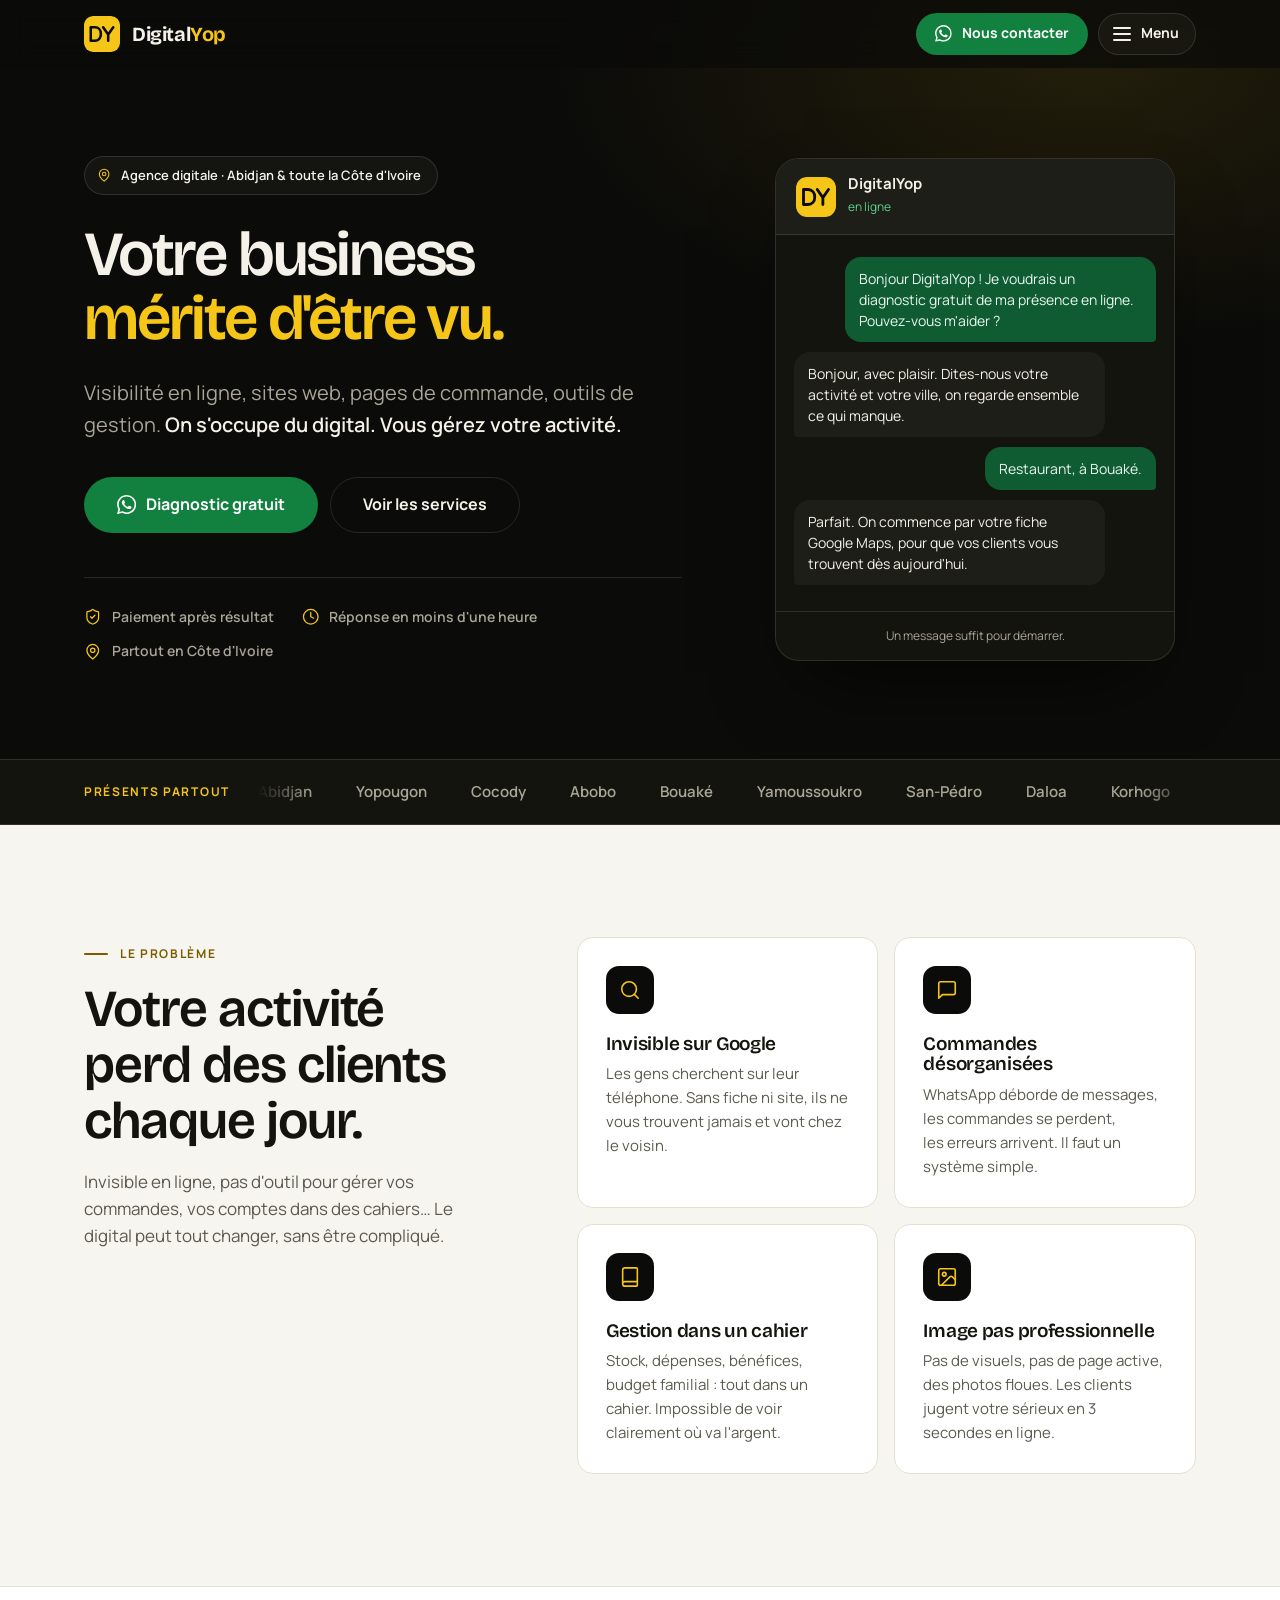
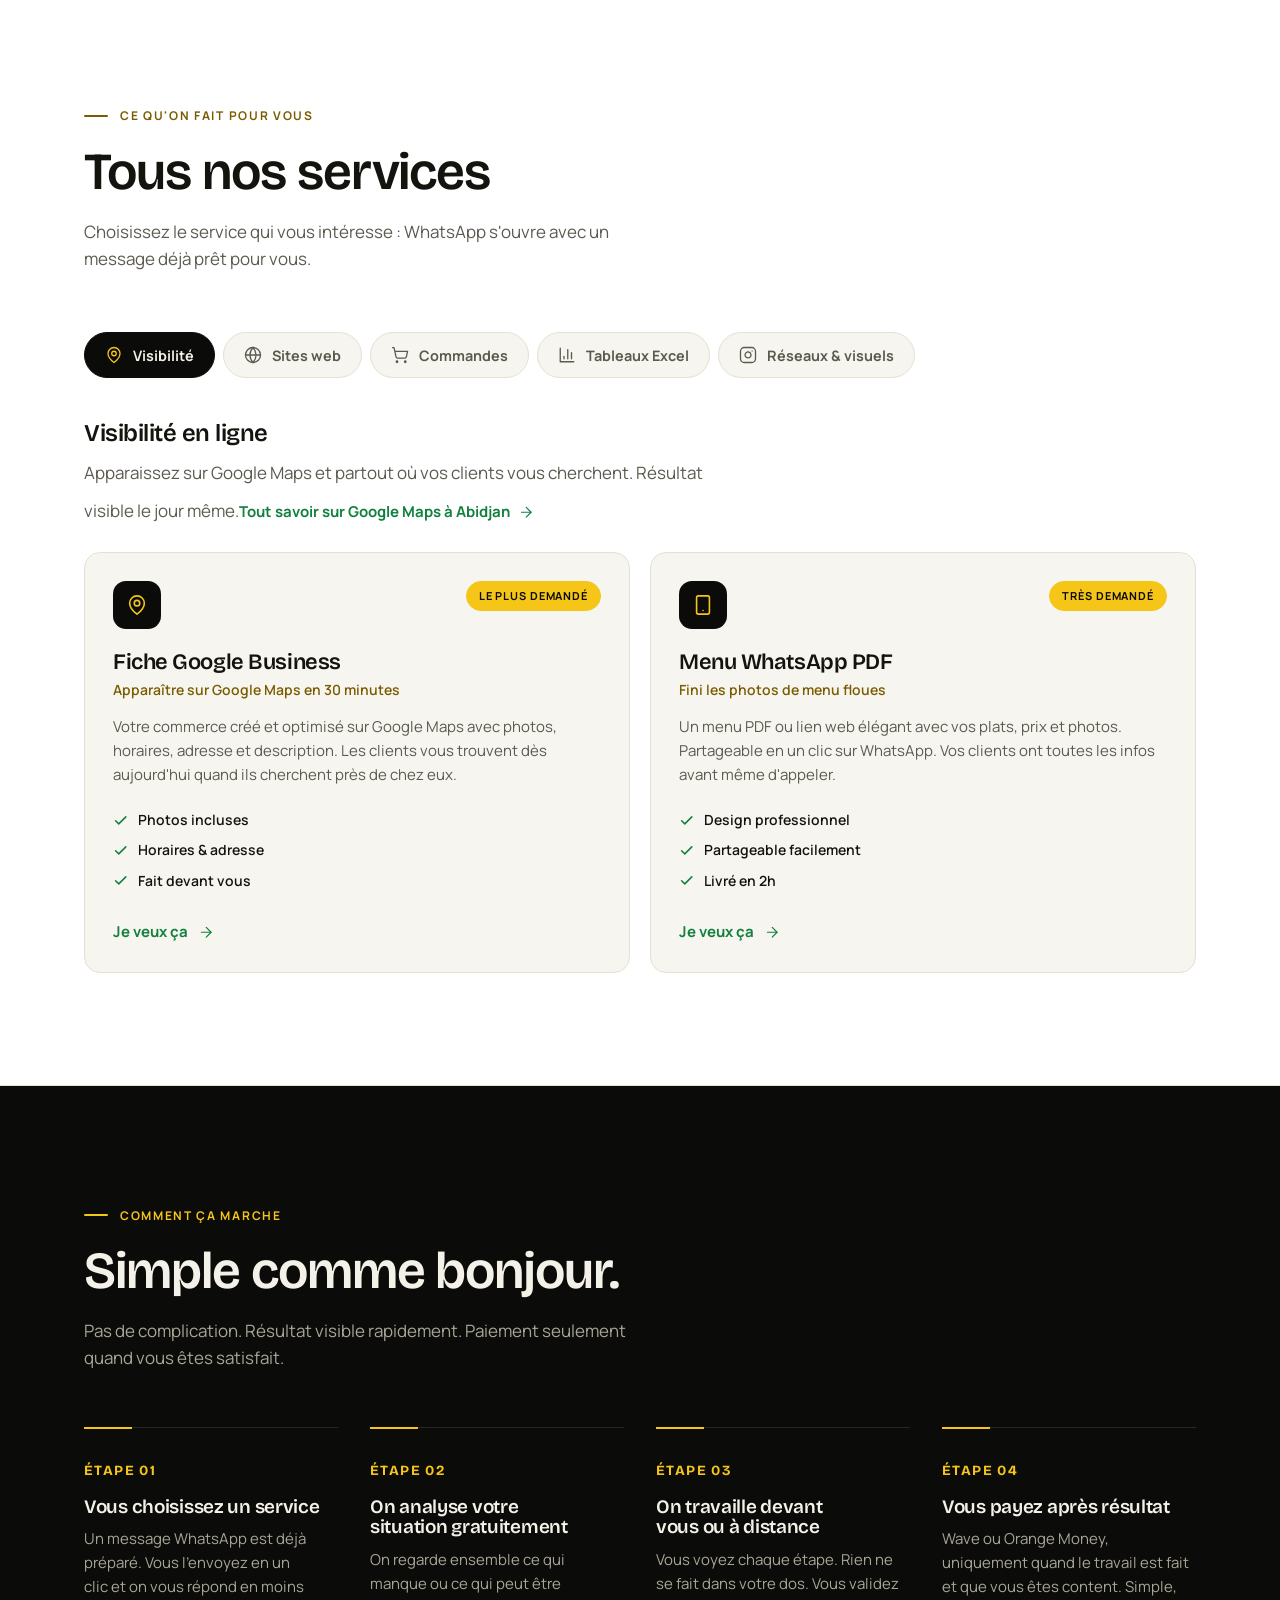
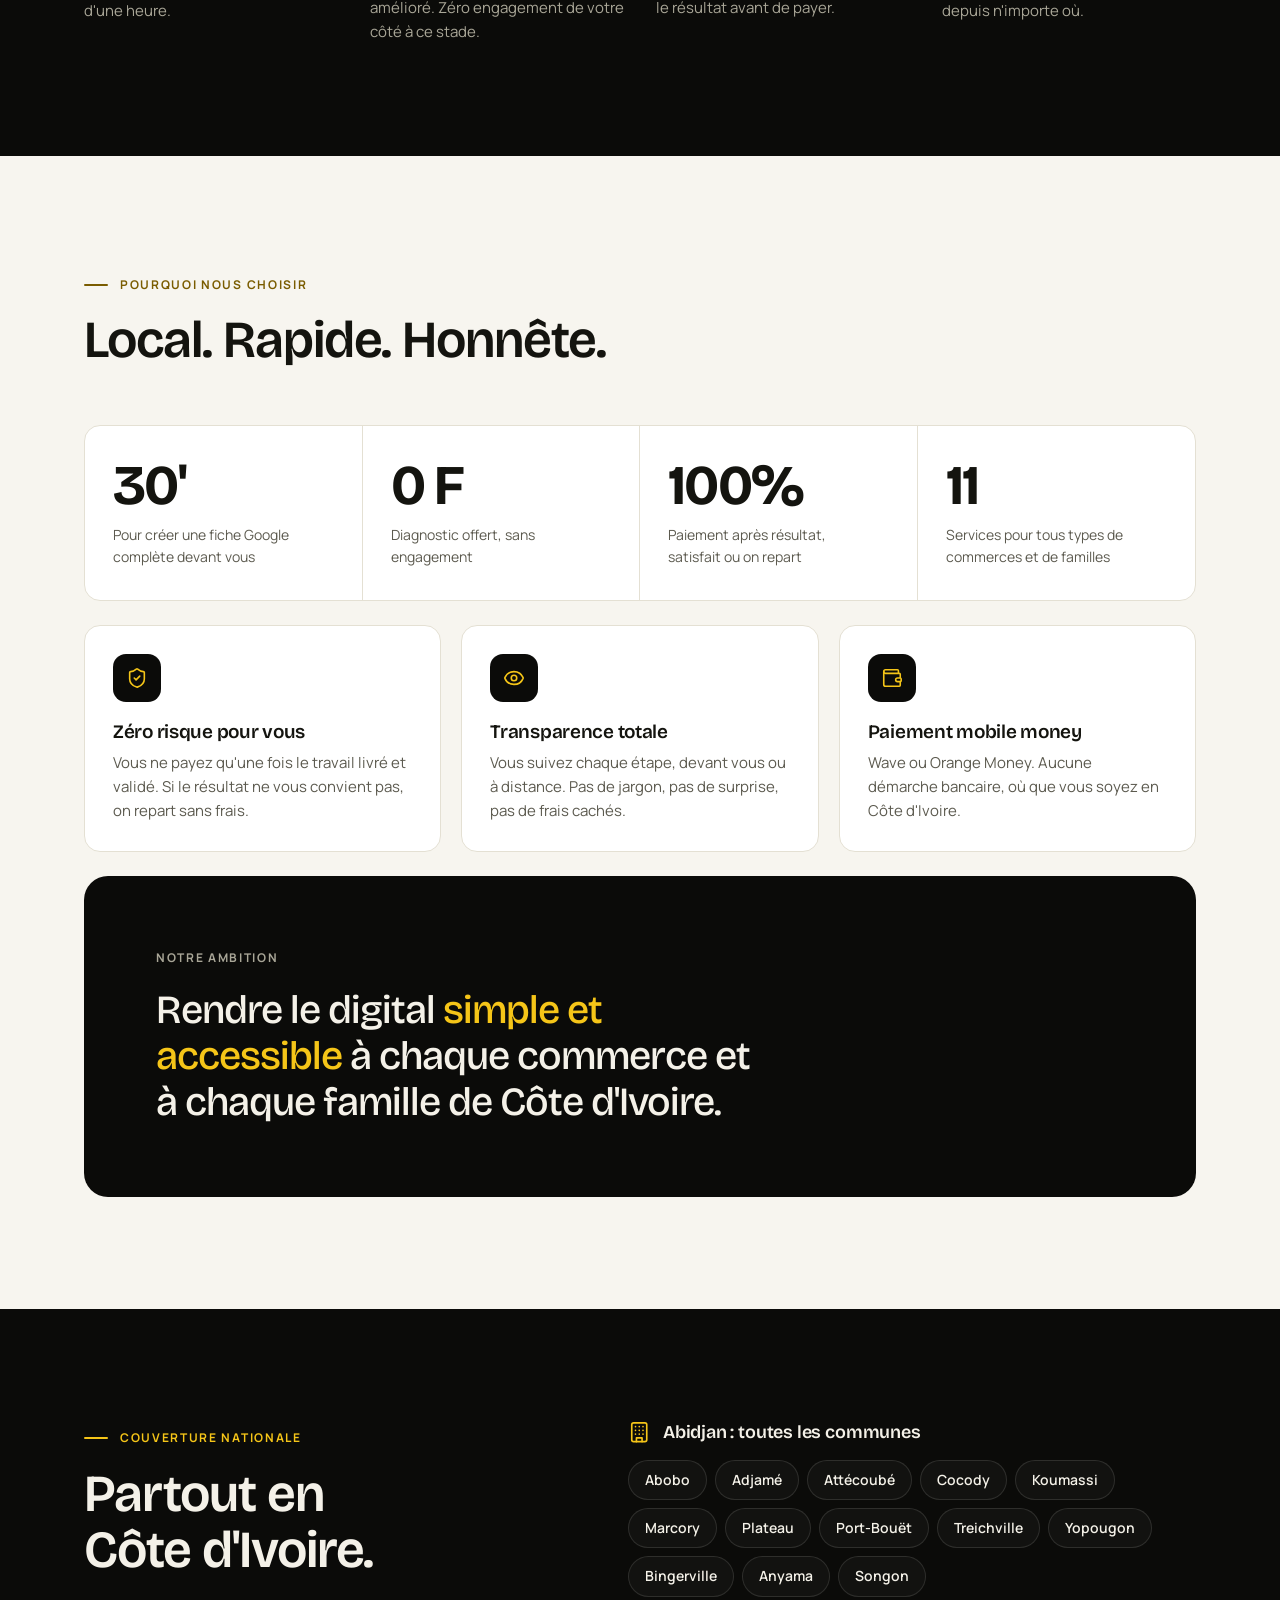
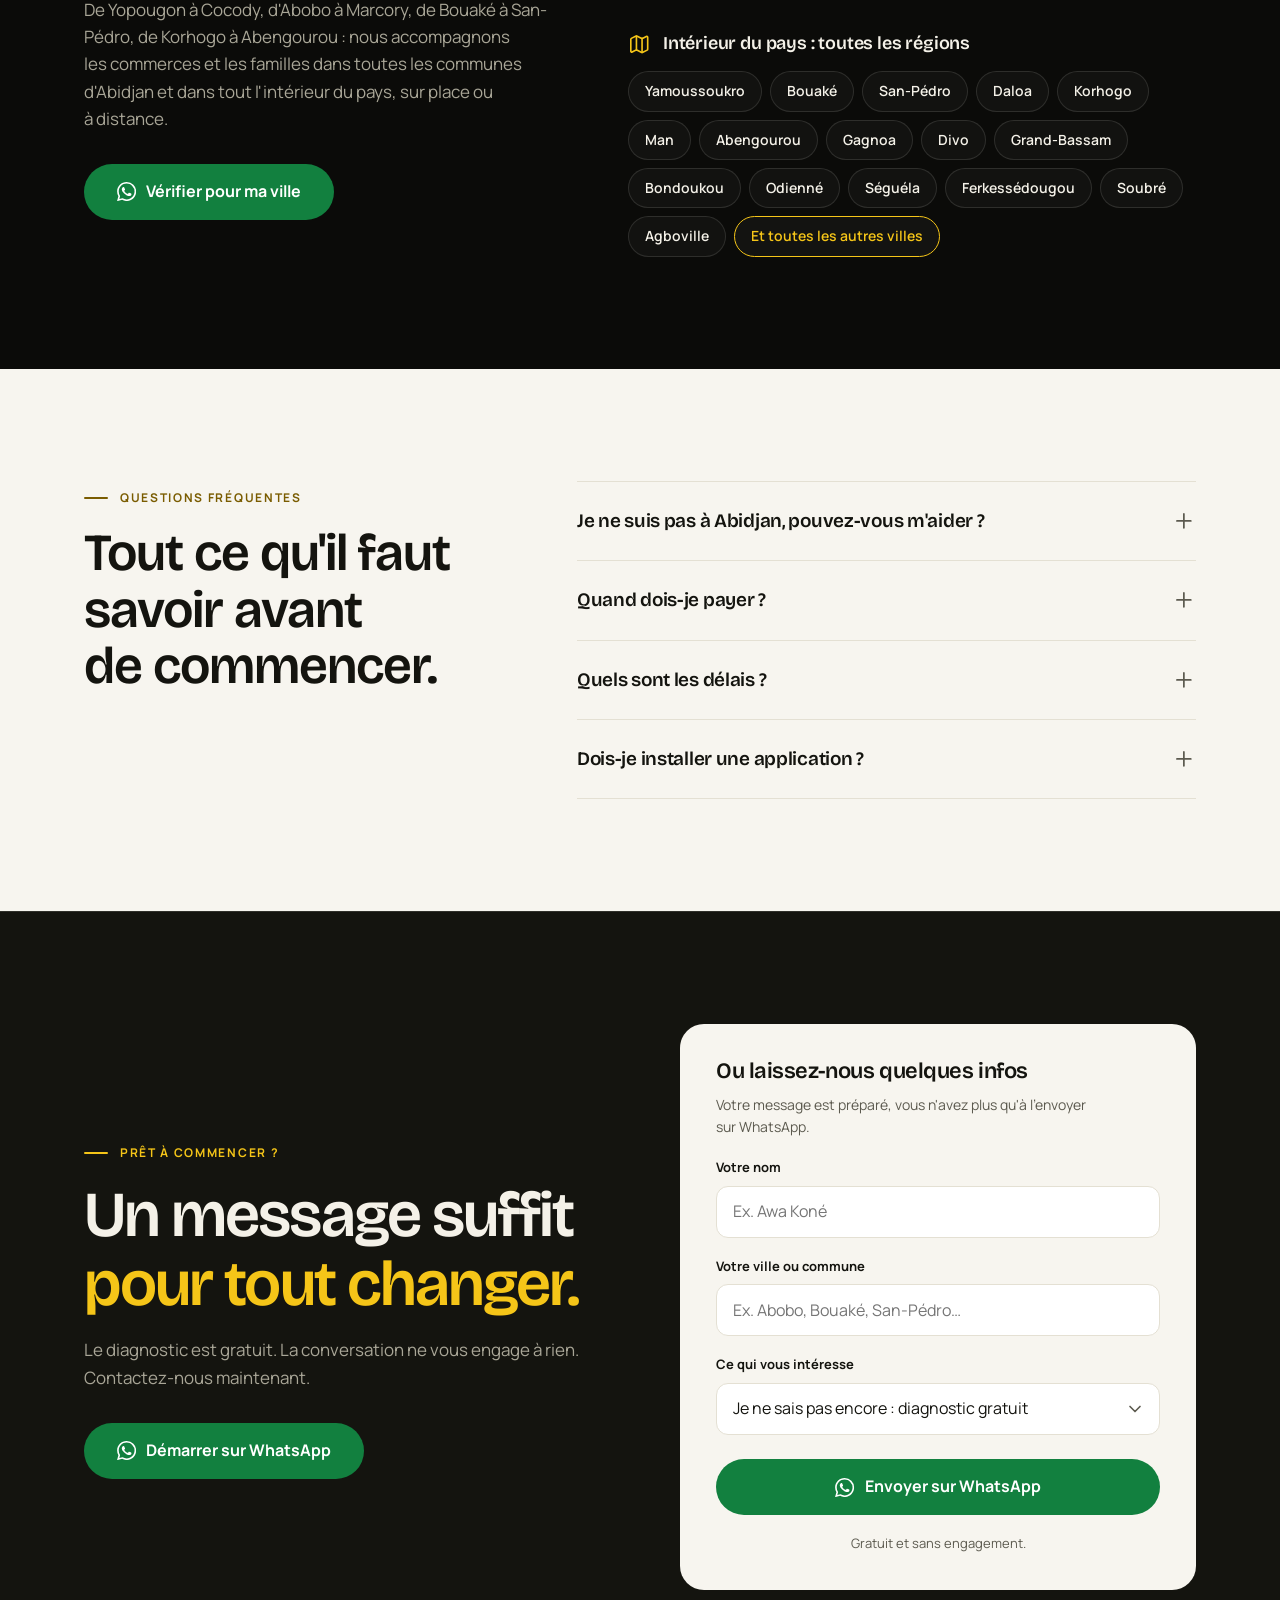
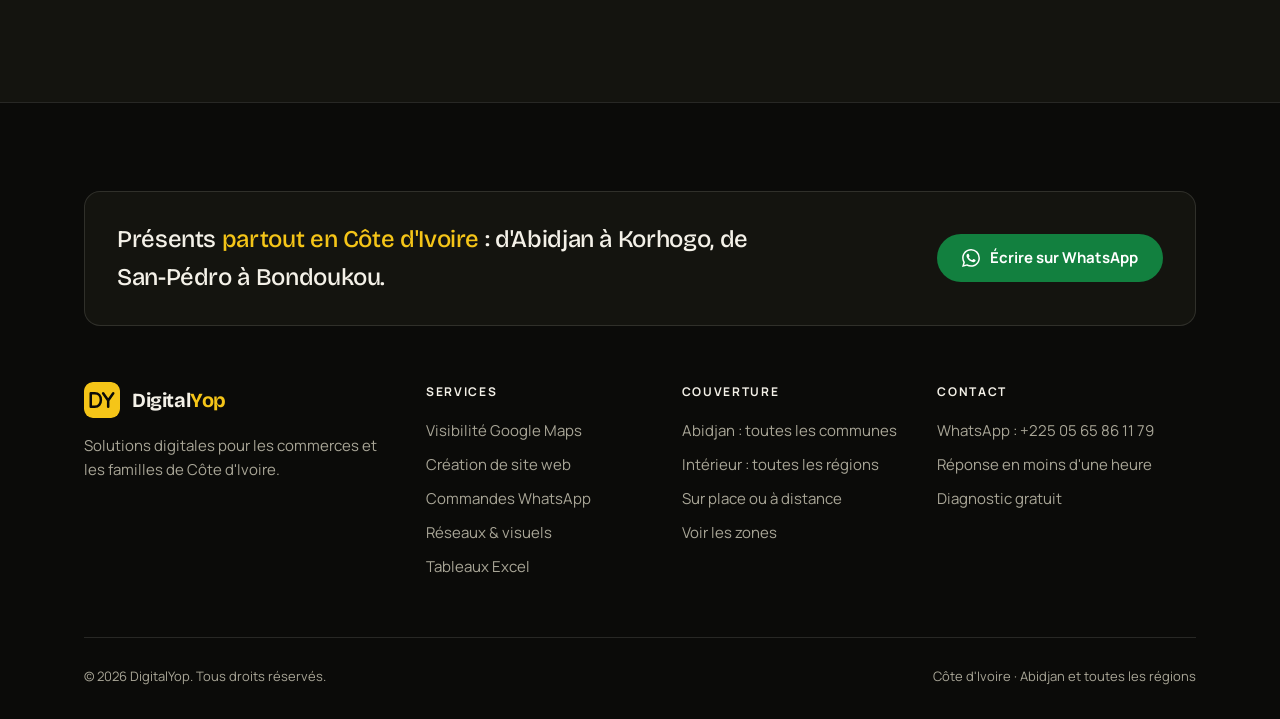
==== commit bc81e753: "Add menu button, commandes WhatsApp and reseaux sociaux pages, update footers and sitemap Co-authore" ====
--- a/index.html
+++ b/index.html
@@ -61,16 +61,37 @@
       <img src="/logo-dy.svg" alt="" width="36" height="36">
       <span>Digital<b>Yop</b></span>
     </a>
-    <nav class="nav-links" aria-label="Navigation principale">
-      <a href="#services">Services</a>
-      <a href="#methode">Méthode</a>
-      <a href="#garanties">Garanties</a>
-      <a href="#couverture">Couverture</a>
-      <a href="#faq">Questions</a>
+    <div class="nav-right">
+      <a class="btn btn-wa nav-cta" href="https://wa.me/2250565861179?text=Bonjour%20DigitalYop%20%21%20Je%20voudrais%20en%20savoir%20plus%20sur%20vos%20services." target="_blank" rel="noopener">
+        <svg class="i i-fill" aria-hidden="true"><use href="#i-wa"/></svg>Nous contacter
+      </a>
+      <button class="burger-btn" id="menu-btn" type="button" aria-expanded="false" aria-controls="menu">
+        <span class="burger" aria-hidden="true"><i></i><i></i><i></i></span>
+        <span>Menu</span>
+      </button>
+    </div>
+  </div>
+  <div class="menu" id="menu" hidden>
+    <nav class="menu-inner" aria-label="Menu principal">
+      <p class="menu-title">Nos services</p>
+      <ul class="menu-cards">
+        <li><a class="menu-card" href="/google-maps-abidjan/"><span class="menu-ic"><svg class="i" aria-hidden="true"><use href="#i-pin"/></svg></span><span class="menu-txt"><strong>Google Maps</strong><span>Fiche Google Business en 30 minutes</span></span><svg class="i menu-go" aria-hidden="true"><use href="#i-arrow"/></svg></a></li>
+        <li><a class="menu-card" href="/creation-site-web-abidjan/"><span class="menu-ic"><svg class="i" aria-hidden="true"><use href="#i-globe"/></svg></span><span class="menu-txt"><strong>Sites web</strong><span>Mini-site une page ou site complet</span></span><svg class="i menu-go" aria-hidden="true"><use href="#i-arrow"/></svg></a></li>
+        <li><a class="menu-card" href="/commande-whatsapp-abidjan/"><span class="menu-ic"><svg class="i" aria-hidden="true"><use href="#i-cart"/></svg></span><span class="menu-txt"><strong>Commandes WhatsApp</strong><span>Menu PDF, page et bon de commande</span></span><svg class="i menu-go" aria-hidden="true"><use href="#i-arrow"/></svg></a></li>
+        <li><a class="menu-card" href="/gestion-reseaux-sociaux-abidjan/"><span class="menu-ic"><svg class="i" aria-hidden="true"><use href="#i-insta"/></svg></span><span class="menu-txt"><strong>Réseaux sociaux</strong><span>Publications, flyers et vidéos</span></span><svg class="i menu-go" aria-hidden="true"><use href="#i-arrow"/></svg></a></li>
+      </ul>
+      <ul class="menu-links">
+        <li><a href="/" aria-current="page">Accueil</a></li>
+        <li><a href="/#services">Tous les services</a></li>
+        <li><a href="/#methode">Méthode</a></li>
+        <li><a href="/#garanties">Garanties</a></li>
+        <li><a href="/#couverture">Couverture</a></li>
+        <li><a href="/#faq">Questions</a></li>
+      </ul>
+      <a class="btn btn-wa btn-lg menu-cta" href="https://wa.me/2250565861179?text=Bonjour%20DigitalYop%20%21%20Je%20voudrais%20un%20diagnostic%20gratuit%20de%20ma%20pr%C3%A9sence%20en%20ligne.%20Pouvez-vous%20m%27aider%20%3F" target="_blank" rel="noopener">
+        <svg class="i i-fill" aria-hidden="true"><use href="#i-wa"/></svg>Diagnostic gratuit sur WhatsApp
+      </a>
     </nav>
-    <a class="btn btn-wa" href="https://wa.me/2250565861179?text=Bonjour%20DigitalYop%20%21%20Je%20voudrais%20en%20savoir%20plus%20sur%20vos%20services." target="_blank" rel="noopener">
-      <svg class="i i-fill" aria-hidden="true"><use href="#i-wa"/></svg>Nous contacter
-    </a>
   </div>
 </header>
 
@@ -219,7 +240,7 @@
     </div>
 
     <div class="panel" role="tabpanel" id="panel-commande" aria-labelledby="tab-commande" hidden>
-      <p class="panel-intro"><strong>Pages de commande WhatsApp</strong>Transformez votre WhatsApp en vrai système de commande. Plus d'erreurs, plus de perte de clients.</p>
+      <p class="panel-intro"><strong>Pages de commande WhatsApp</strong>Transformez votre WhatsApp en vrai système de commande. Plus d'erreurs, plus de perte de clients.<a class="more-link" href="/commande-whatsapp-abidjan/">Tout savoir sur les commandes WhatsApp <svg class="i" aria-hidden="true"><use href="#i-arrow"/></svg></a></p>
       <div class="cards">
       <article class="card">
         <div class="card-top"><div class="ico"><svg class="i" aria-hidden="true"><use href="#i-cart"/></svg></div><span class="badge">Nouveau</span></div>
@@ -271,7 +292,7 @@
     </div>
 
     <div class="panel" role="tabpanel" id="panel-social" aria-labelledby="tab-social" hidden>
-      <p class="panel-intro"><strong>Réseaux sociaux &amp; visuels</strong>Une image professionnelle sur Instagram, Facebook et WhatsApp. Des visuels qui attirent l'œil et donnent envie.</p>
+      <p class="panel-intro"><strong>Réseaux sociaux &amp; visuels</strong>Une image professionnelle sur Instagram, Facebook et WhatsApp. Des visuels qui attirent l'œil et donnent envie.<a class="more-link" href="/gestion-reseaux-sociaux-abidjan/">Tout savoir sur la gestion des réseaux sociaux <svg class="i" aria-hidden="true"><use href="#i-arrow"/></svg></a></p>
       <div class="cards">
       <article class="card">
         <div class="card-top"><div class="ico"><svg class="i" aria-hidden="true"><use href="#i-insta"/></svg></div><span class="badge">Mensuel</span></div>
@@ -501,9 +522,9 @@
         <ul>
           <li><a href="/google-maps-abidjan/">Visibilité Google Maps</a></li>
           <li><a href="/creation-site-web-abidjan/">Création de site web</a></li>
-          <li><a href="#services" data-tab="commande">Pages de commande</a></li>
+          <li><a href="/commande-whatsapp-abidjan/">Commandes WhatsApp</a></li>
+          <li><a href="/gestion-reseaux-sociaux-abidjan/">Réseaux &amp; visuels</a></li>
           <li><a href="#services" data-tab="excel">Tableaux Excel</a></li>
-          <li><a href="#services" data-tab="social">Réseaux &amp; visuels</a></li>
         </ul>
       </div>
       <div class="foot-col">
@@ -614,5 +635,6 @@
   });
 })();
 </script>
+<script src="/menu.js" defer></script>
 </body>
 </html>
--- a/styles.css
+++ b/styles.css
@@ -352,3 +352,55 @@
 .vision .btn{justify-self:start;margin-top:12px}
 .sec-foot{margin-top:36px}
 .more-block{margin-top:clamp(48px,7vw,72px);padding-top:clamp(36px,5vw,48px);border-top:1px solid var(--line-ink)}
+
+/* ===== Menu (trois traits) ===== */
+.nav-right{display:flex;align-items:center;gap:10px}
+.burger-btn{display:inline-flex;align-items:center;gap:10px;min-height:42px;padding:0 16px 0 14px;border:1px solid var(--line-ink);border-radius:999px;background:rgba(244,241,232,.04);color:var(--on-ink);font-size:.875rem;font-weight:700;cursor:pointer;transition:border-color .2s,color .2s}
+.burger-btn:hover,.burger-btn[aria-expanded="true"]{border-color:var(--gold);color:var(--gold)}
+.burger{position:relative;width:18px;height:14px;flex-shrink:0}
+.burger i{position:absolute;left:0;width:100%;height:2px;border-radius:2px;background:currentColor;transition:transform .25s,opacity .2s,top .25s}
+.burger i:nth-child(1){top:0}
+.burger i:nth-child(2){top:6px}
+.burger i:nth-child(3){top:12px}
+.burger-btn[aria-expanded="true"] .burger i:nth-child(1){top:6px;transform:rotate(45deg)}
+.burger-btn[aria-expanded="true"] .burger i:nth-child(2){opacity:0}
+.burger-btn[aria-expanded="true"] .burger i:nth-child(3){top:6px;transform:rotate(-45deg)}
+.nav.open{background:var(--ink);border-color:var(--line-ink)}
+.menu{position:absolute;top:100%;left:0;right:0;background:var(--ink);border-bottom:1px solid var(--line-ink);max-height:calc(100dvh - var(--nav-h));overflow-y:auto;box-shadow:0 30px 60px -20px rgba(0,0,0,.6);animation:panelIn .25s ease}
+.menu[hidden]{display:none}
+.menu-inner{display:grid;gap:22px;width:100%;max-width:1160px;margin:0 auto;padding:28px 24px 32px}
+.menu-title{font-size:.75rem;font-weight:700;letter-spacing:.14em;text-transform:uppercase;color:var(--gold);margin-bottom:-6px}
+.menu-cards{display:grid;gap:10px;grid-template-columns:repeat(auto-fill,minmax(250px,1fr))}
+.menu-card{display:flex;align-items:center;gap:14px;padding:14px 16px;border:1px solid var(--line-ink);border-radius:var(--radius);background:rgba(244,241,232,.03);transition:border-color .2s,background-color .2s}
+.menu-card:hover,.menu-card[aria-current="page"]{border-color:var(--gold);background:rgba(244,241,232,.06)}
+.menu-ic{display:grid;place-items:center;width:42px;height:42px;border-radius:12px;background:rgba(245,197,24,.12);color:var(--gold);flex-shrink:0}
+.menu-txt strong{display:block;font-family:var(--font-head);font-size:1.0625rem;font-weight:600;letter-spacing:-.01em;color:var(--on-ink)}
+.menu-txt span{display:block;font-size:.8125rem;line-height:1.4;color:var(--on-ink-muted)}
+.menu-go{margin-left:auto;width:1em;height:1em;color:var(--gold)}
+.menu-links{display:flex;flex-wrap:wrap;gap:2px 24px;padding-top:18px;border-top:1px solid var(--line-ink);font-size:.9375rem;font-weight:600;color:var(--on-ink-muted)}
+.menu-links a{display:inline-block;padding:8px 0;transition:color .2s}
+.menu-links a:hover,.menu-links a[aria-current="page"]{color:var(--gold)}
+.menu .btn.menu-cta{justify-self:start;min-height:52px;padding:0 28px;font-size:.9375rem}
+@media(max-width:559px){.nav-cta{display:none}}
+@media(max-width:480px){.menu-inner{padding:24px 20px 28px}.menu .btn.menu-cta{width:100%;justify-self:stretch}}
+
+/* ===== Maquettes : commande WhatsApp et planning ===== */
+.wa-head{display:flex;align-items:center;gap:12px;padding:14px 18px;background:var(--ink-3);border-bottom:1px solid var(--line-ink)}
+.wa-av{display:grid;place-items:center;width:38px;height:38px;border-radius:50%;background:var(--wa);color:#fff}
+.wa-av .i{width:20px;height:20px}
+.wa-head strong{display:block;font-family:var(--font-head);font-size:1rem;line-height:1.2;color:var(--on-ink)}
+.wa-head small{font-size:.75rem;color:#5BD08A}
+.wa-chat{display:grid;justify-items:end;padding:22px 18px 24px}
+.wa-bubble{display:grid;gap:8px;width:100%;max-width:300px;padding:14px 16px 10px;border-radius:14px 14px 4px 14px;background:rgba(18,128,63,.35);font-size:.875rem;color:var(--on-ink)}
+.wa-bubble strong{font-family:var(--font-head);font-size:.9375rem}
+.wa-bubble ul{display:grid;gap:4px}
+.wa-time{justify-self:end;font-size:.6875rem;color:var(--on-ink-muted)}
+.cal-head{display:flex;justify-content:space-between;align-items:baseline;gap:12px;padding:18px 22px 14px;border-bottom:1px solid var(--line-ink)}
+.cal-head strong{font-family:var(--font-head);font-size:1.125rem;color:var(--on-ink)}
+.cal-head span{font-size:.75rem;color:var(--on-ink-muted)}
+.cal{display:grid;gap:10px;padding:18px 22px 22px}
+.cal li{display:flex;align-items:center;gap:14px;padding:12px 14px;border:1px solid var(--line-ink);border-radius:14px;background:var(--ink-3)}
+.cal b{width:34px;flex-shrink:0;font-size:.75rem;letter-spacing:.08em;text-transform:uppercase;color:var(--gold)}
+.cal-ico{display:grid;place-items:center;width:38px;height:38px;border-radius:10px;background:rgba(245,197,24,.12);color:var(--gold);flex-shrink:0}
+.cal strong{display:block;font-size:.9375rem;color:var(--on-ink)}
+.cal small{font-size:.75rem;color:var(--on-ink-muted)}
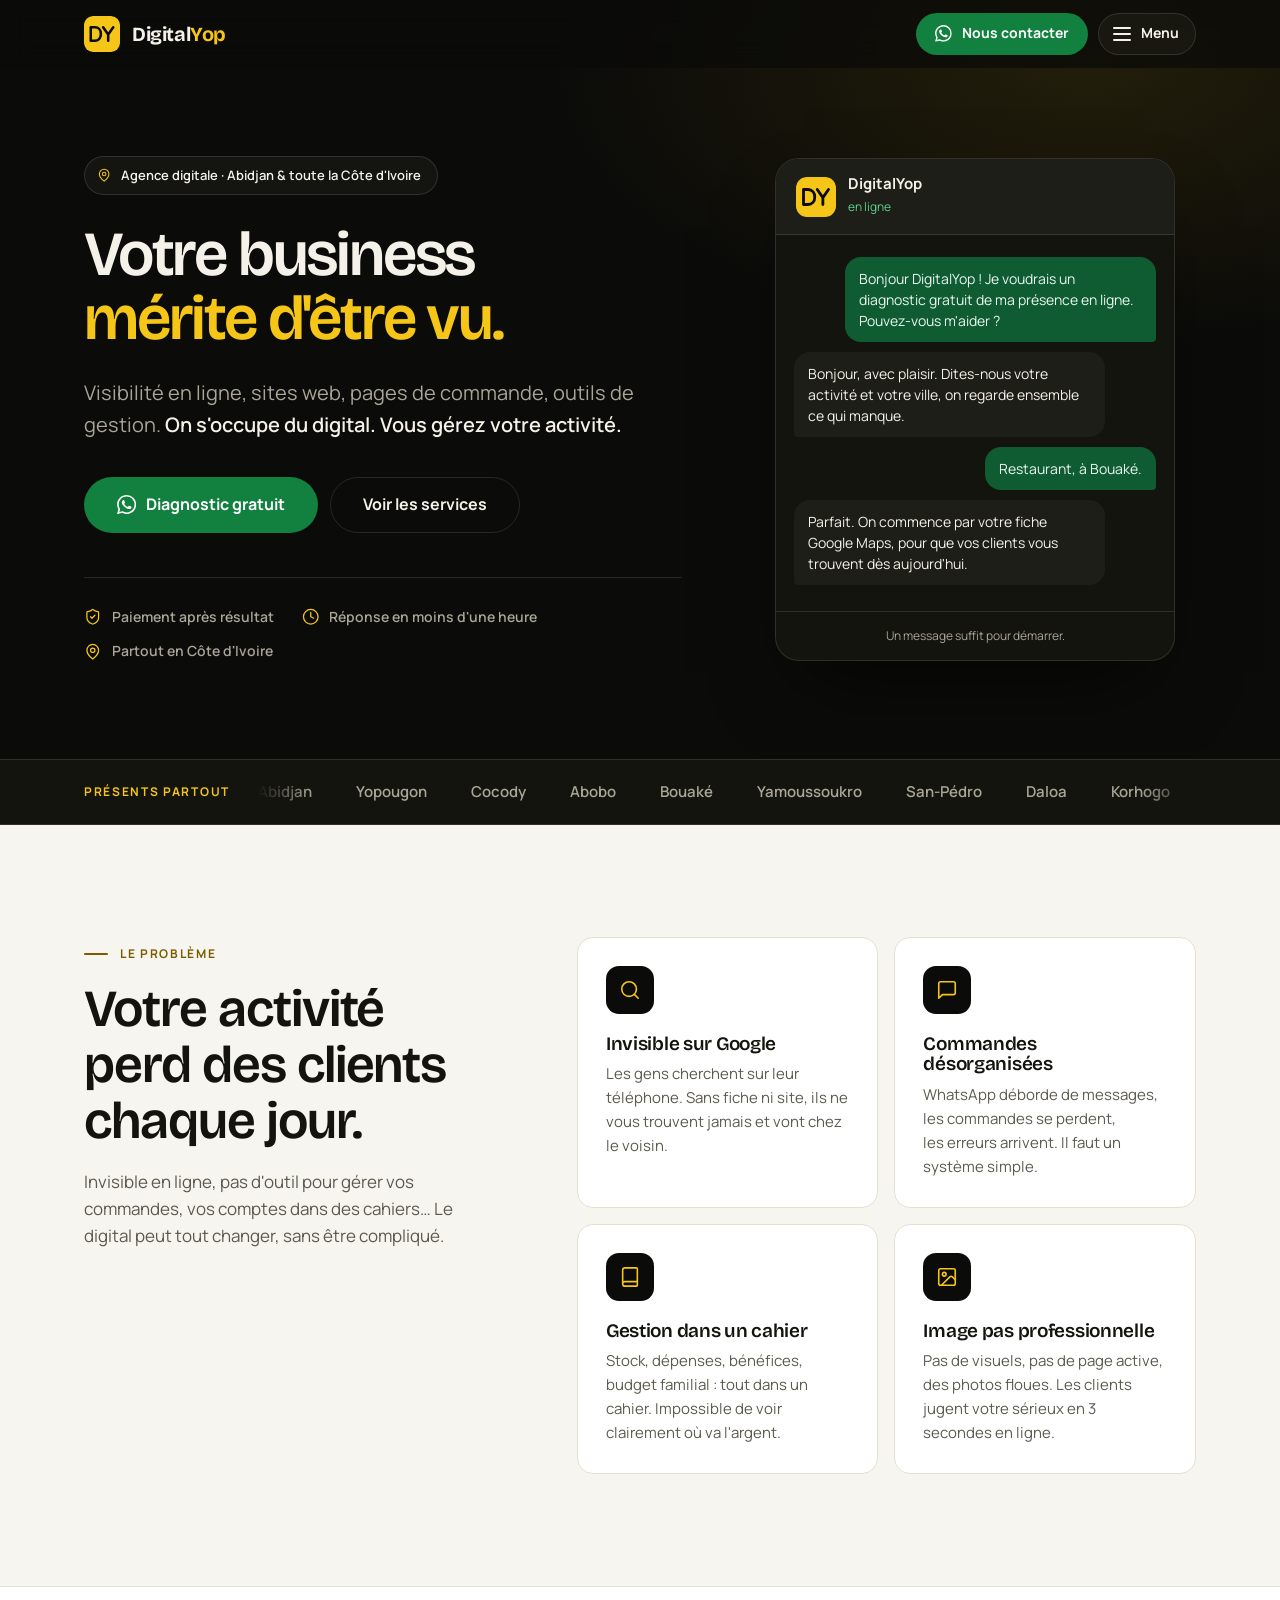
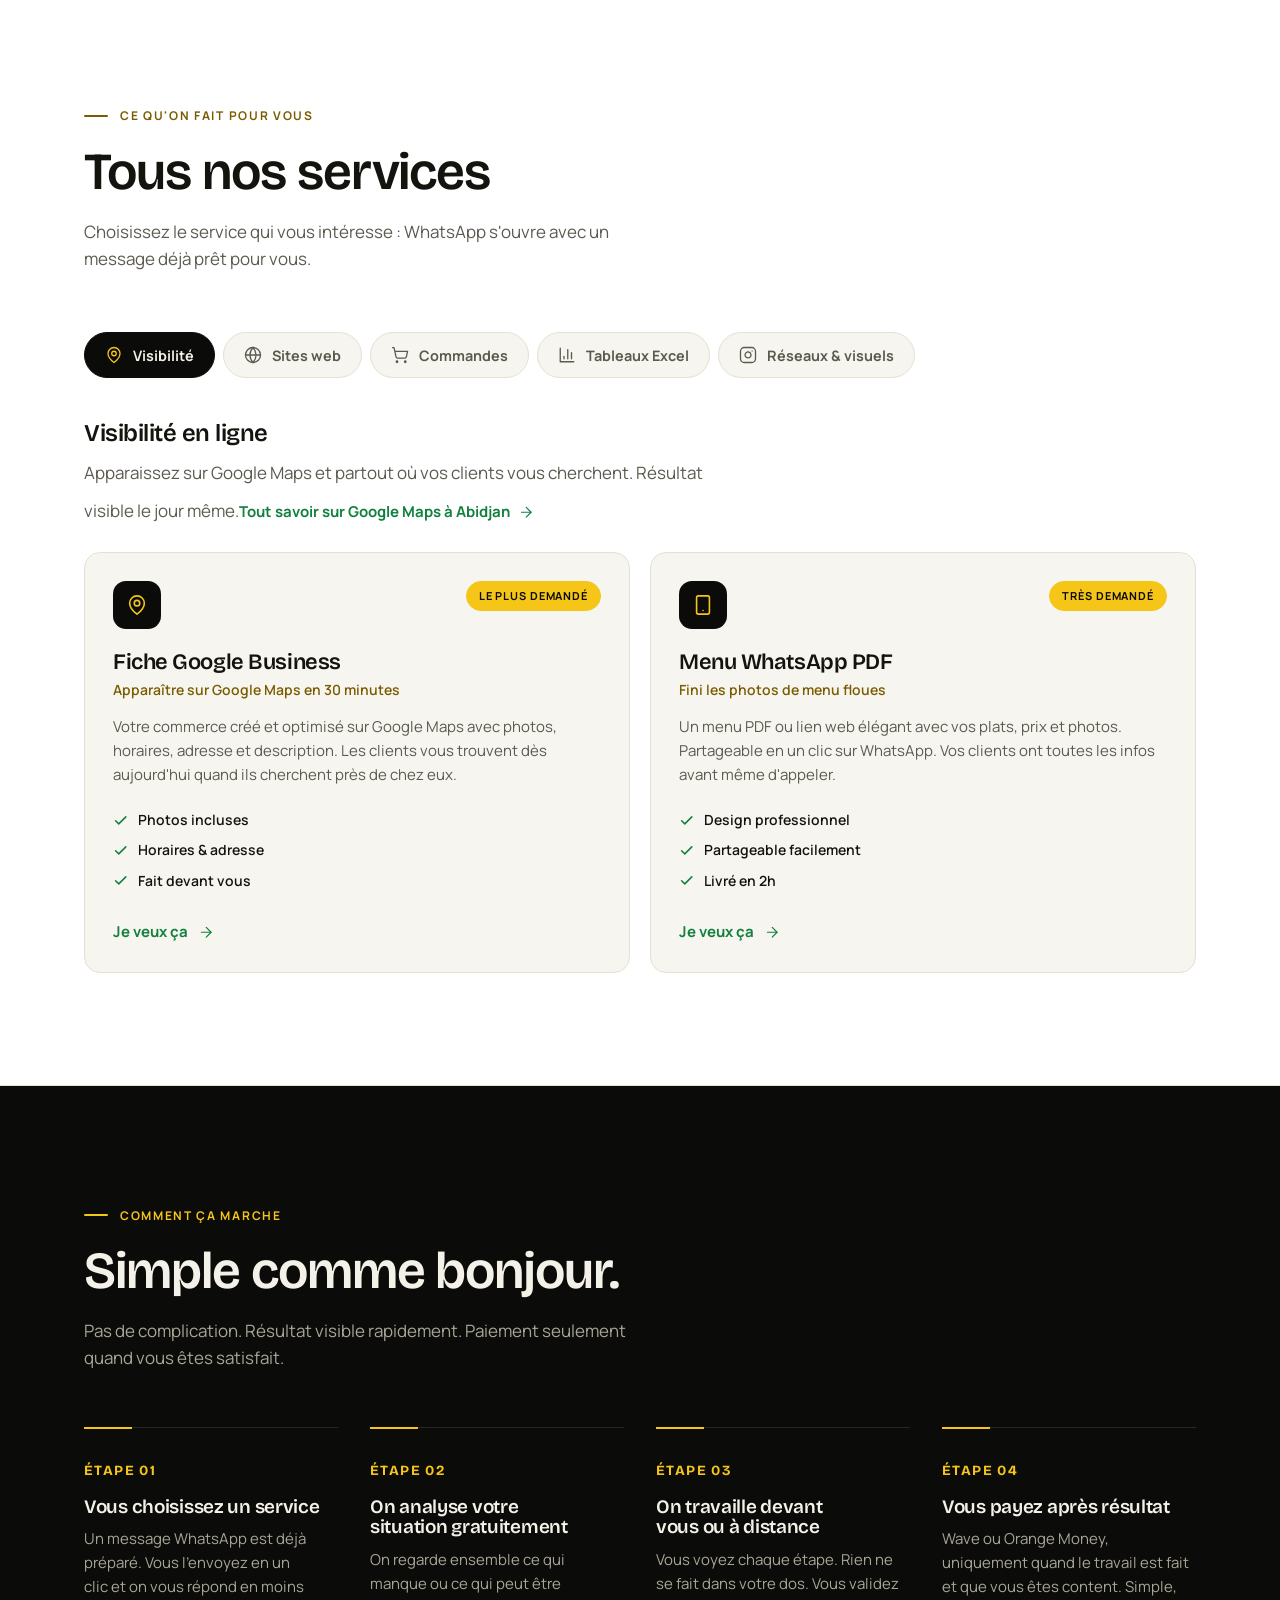
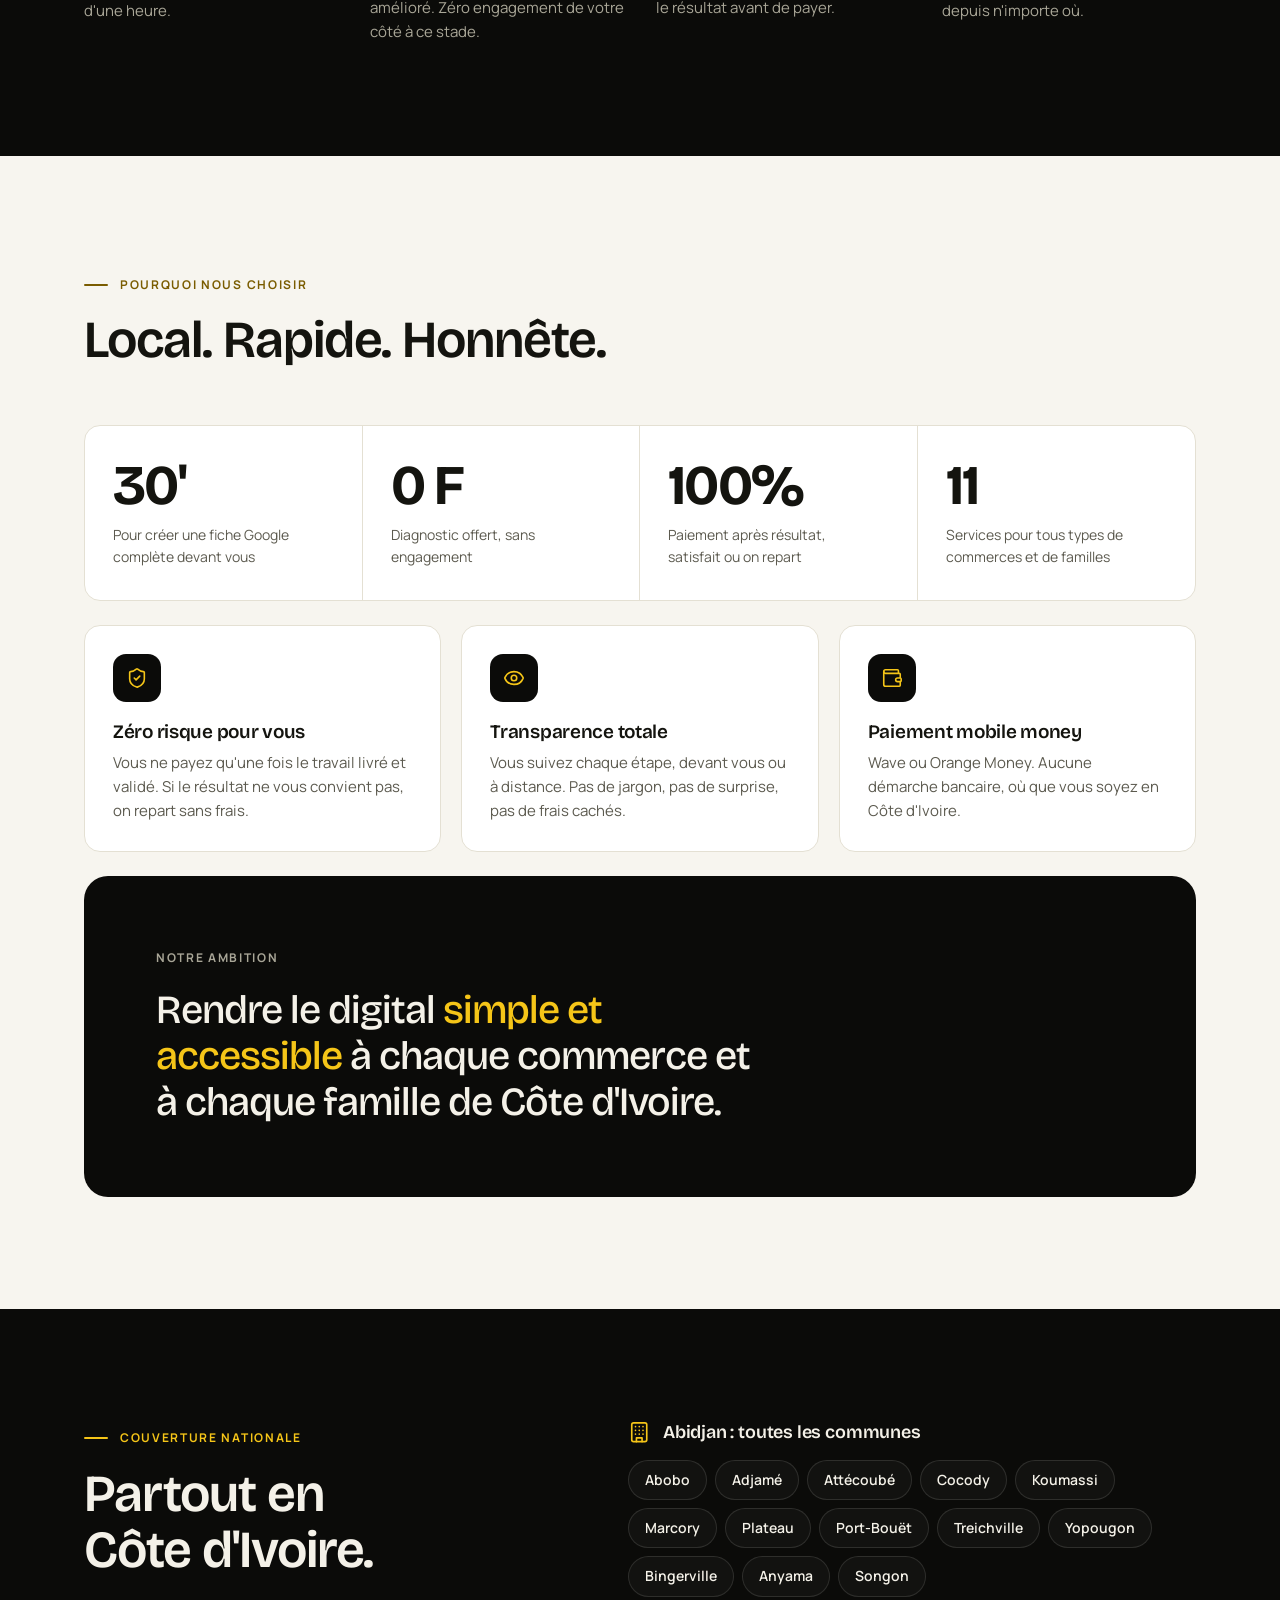
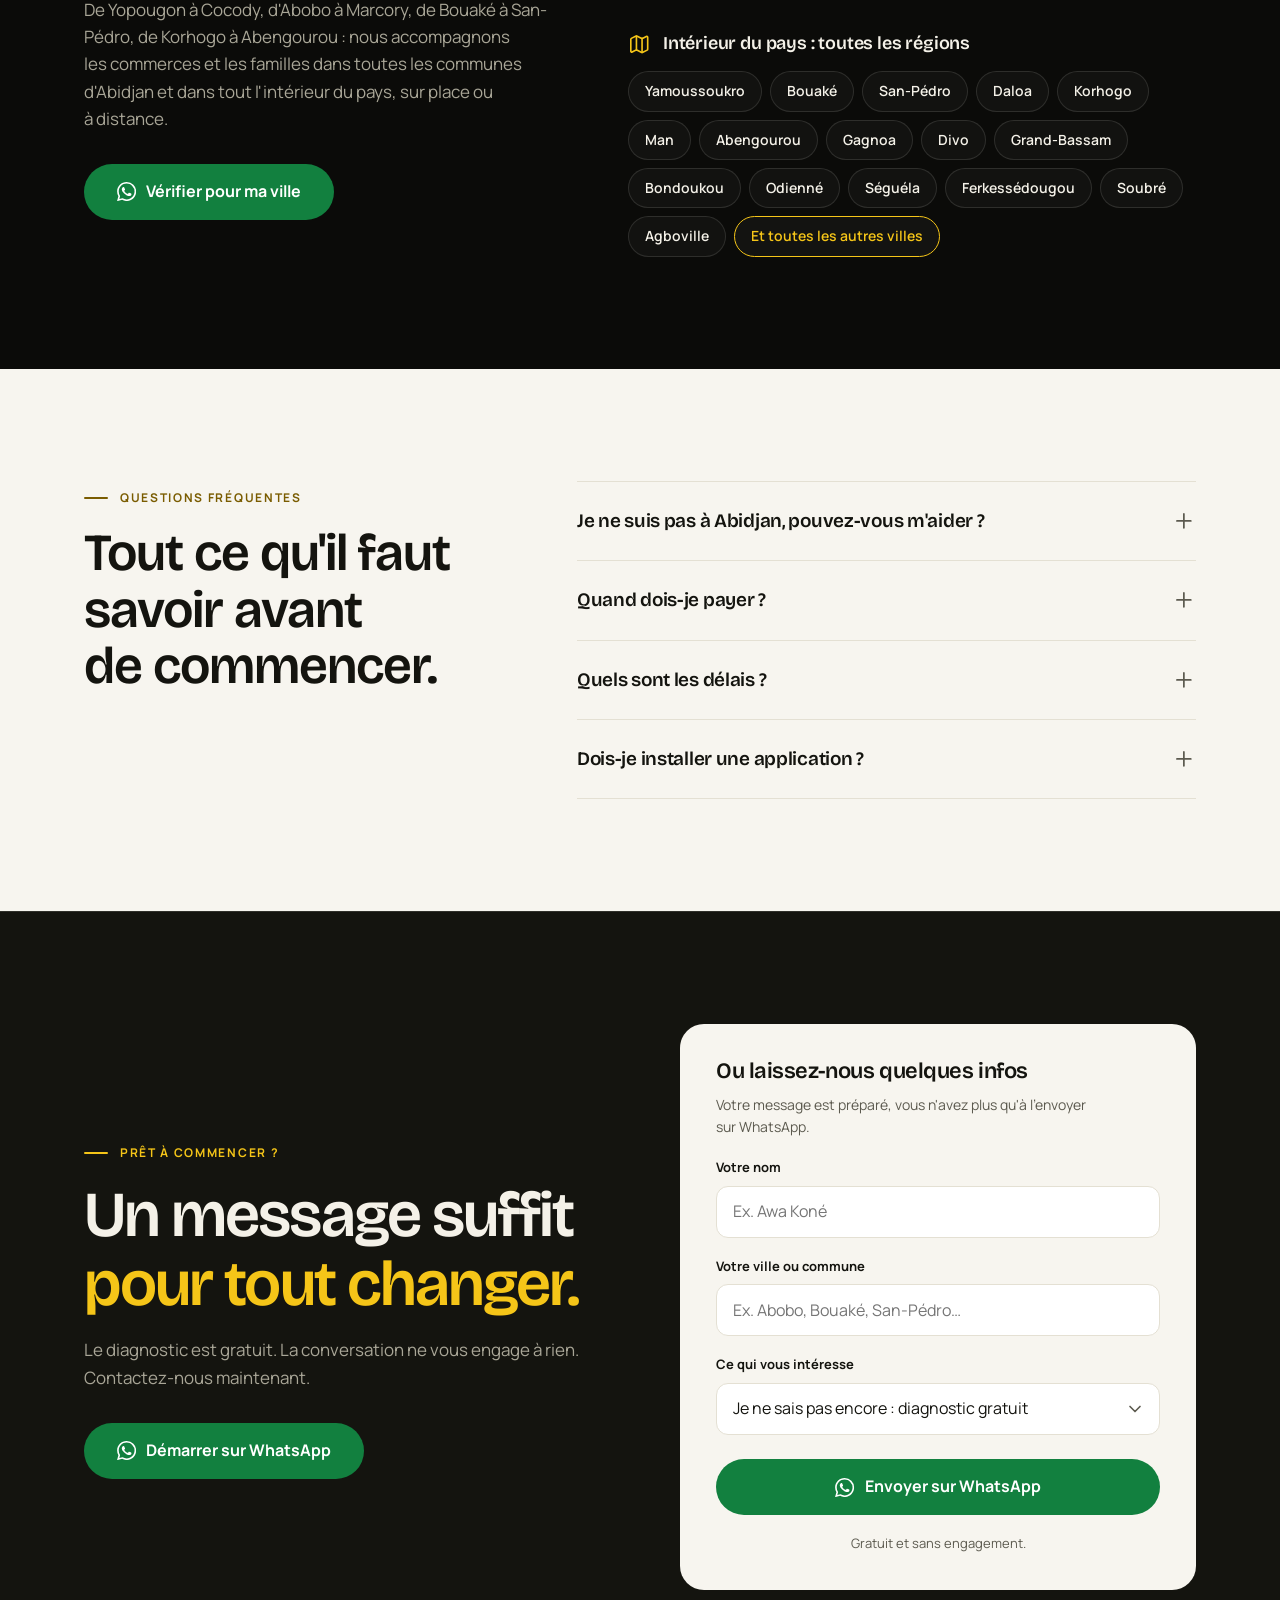
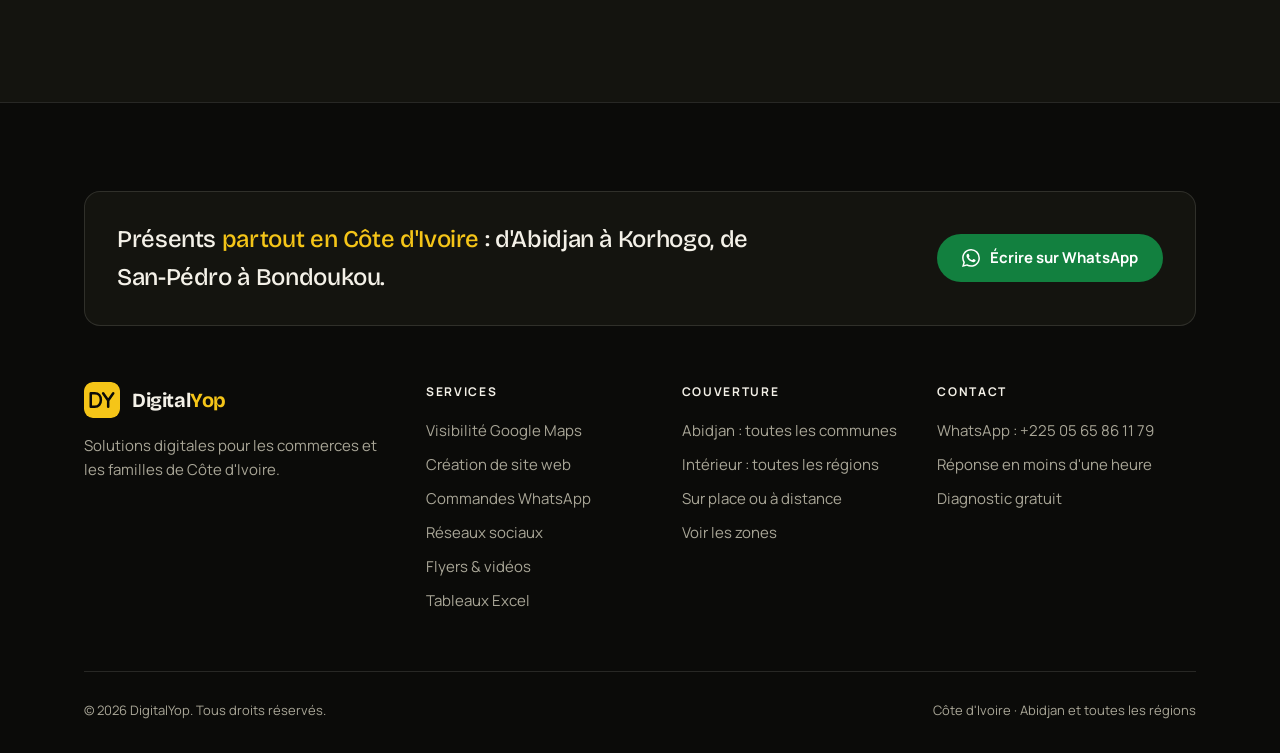
==== commit ee365918: "Ajoute le bloc 5 : page flyers, vidéos motion et UGC, menu à 5 services Co-authored-by: v0 <it+v0age" ====
--- a/index.html
+++ b/index.html
@@ -78,7 +78,8 @@
         <li><a class="menu-card" href="/google-maps-abidjan/"><span class="menu-ic"><svg class="i" aria-hidden="true"><use href="#i-pin"/></svg></span><span class="menu-txt"><strong>Google Maps</strong><span>Fiche Google Business en 30 minutes</span></span><svg class="i menu-go" aria-hidden="true"><use href="#i-arrow"/></svg></a></li>
         <li><a class="menu-card" href="/creation-site-web-abidjan/"><span class="menu-ic"><svg class="i" aria-hidden="true"><use href="#i-globe"/></svg></span><span class="menu-txt"><strong>Sites web</strong><span>Mini-site une page ou site complet</span></span><svg class="i menu-go" aria-hidden="true"><use href="#i-arrow"/></svg></a></li>
         <li><a class="menu-card" href="/commande-whatsapp-abidjan/"><span class="menu-ic"><svg class="i" aria-hidden="true"><use href="#i-cart"/></svg></span><span class="menu-txt"><strong>Commandes WhatsApp</strong><span>Menu PDF, page et bon de commande</span></span><svg class="i menu-go" aria-hidden="true"><use href="#i-arrow"/></svg></a></li>
-        <li><a class="menu-card" href="/gestion-reseaux-sociaux-abidjan/"><span class="menu-ic"><svg class="i" aria-hidden="true"><use href="#i-insta"/></svg></span><span class="menu-txt"><strong>Réseaux sociaux</strong><span>Publications, flyers et vidéos</span></span><svg class="i menu-go" aria-hidden="true"><use href="#i-arrow"/></svg></a></li>
+        <li><a class="menu-card" href="/gestion-reseaux-sociaux-abidjan/"><span class="menu-ic"><svg class="i" aria-hidden="true"><use href="#i-insta"/></svg></span><span class="menu-txt"><strong>Réseaux sociaux</strong><span>Instagram et Facebook gérés pour vous</span></span><svg class="i menu-go" aria-hidden="true"><use href="#i-arrow"/></svg></a></li>
+        <li><a class="menu-card" href="/flyers-videos-publicitaires-abidjan/"><span class="menu-ic"><svg class="i" aria-hidden="true"><use href="#i-image"/></svg></span><span class="menu-txt"><strong>Flyers et vidéos</strong><span>Visuels, motion design et UGC</span></span><svg class="i menu-go" aria-hidden="true"><use href="#i-arrow"/></svg></a></li>
       </ul>
       <ul class="menu-links">
         <li><a href="/" aria-current="page">Accueil</a></li>
@@ -292,7 +293,7 @@
     </div>
 
     <div class="panel" role="tabpanel" id="panel-social" aria-labelledby="tab-social" hidden>
-      <p class="panel-intro"><strong>Réseaux sociaux &amp; visuels</strong>Une image professionnelle sur Instagram, Facebook et WhatsApp. Des visuels qui attirent l'œil et donnent envie.<a class="more-link" href="/gestion-reseaux-sociaux-abidjan/">Tout savoir sur la gestion des réseaux sociaux <svg class="i" aria-hidden="true"><use href="#i-arrow"/></svg></a></p>
+      <p class="panel-intro"><strong>Réseaux sociaux &amp; visuels</strong>Une image professionnelle sur Instagram, Facebook et WhatsApp. Des visuels qui attirent l'œil et donnent envie.<a class="more-link" href="/gestion-reseaux-sociaux-abidjan/">Tout savoir sur la gestion des réseaux sociaux <svg class="i" aria-hidden="true"><use href="#i-arrow"/></svg></a><a class="more-link" href="/flyers-videos-publicitaires-abidjan/">Tout savoir sur les flyers et vidéos publicitaires <svg class="i" aria-hidden="true"><use href="#i-arrow"/></svg></a></p>
       <div class="cards">
       <article class="card">
         <div class="card-top"><div class="ico"><svg class="i" aria-hidden="true"><use href="#i-insta"/></svg></div><span class="badge">Mensuel</span></div>
@@ -523,7 +524,8 @@
           <li><a href="/google-maps-abidjan/">Visibilité Google Maps</a></li>
           <li><a href="/creation-site-web-abidjan/">Création de site web</a></li>
           <li><a href="/commande-whatsapp-abidjan/">Commandes WhatsApp</a></li>
-          <li><a href="/gestion-reseaux-sociaux-abidjan/">Réseaux &amp; visuels</a></li>
+          <li><a href="/gestion-reseaux-sociaux-abidjan/">Réseaux sociaux</a></li>
+          <li><a href="/flyers-videos-publicitaires-abidjan/">Flyers &amp; vidéos</a></li>
           <li><a href="#services" data-tab="excel">Tableaux Excel</a></li>
         </ul>
       </div>
--- a/styles.css
+++ b/styles.css
@@ -404,3 +404,5 @@
 .cal-ico{display:grid;place-items:center;width:38px;height:38px;border-radius:10px;background:rgba(245,197,24,.12);color:var(--gold);flex-shrink:0}
 .cal strong{display:block;font-size:.9375rem;color:var(--on-ink)}
 .cal small{font-size:.75rem;color:var(--on-ink-muted)}
+.cal.fmt b{width:52px}
+.checks span a{font-weight:600;text-decoration:underline;text-underline-offset:3px}
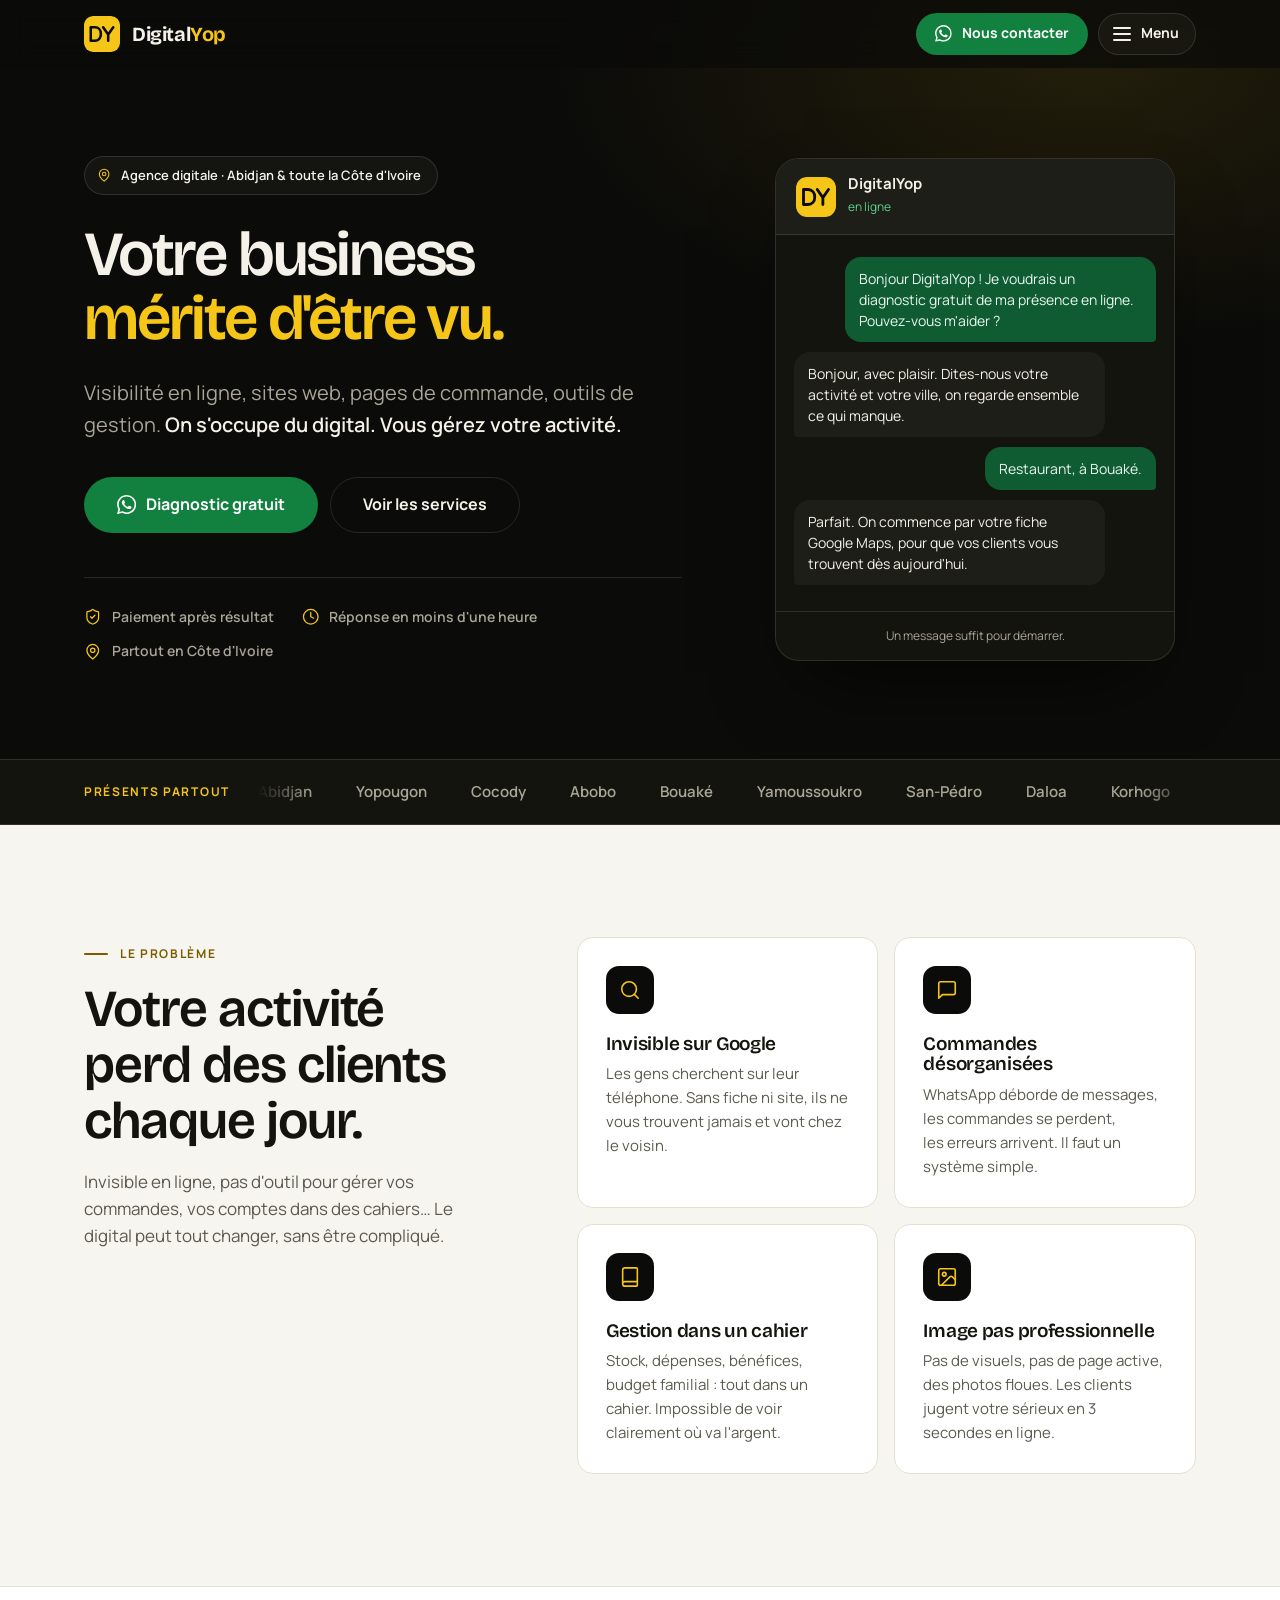
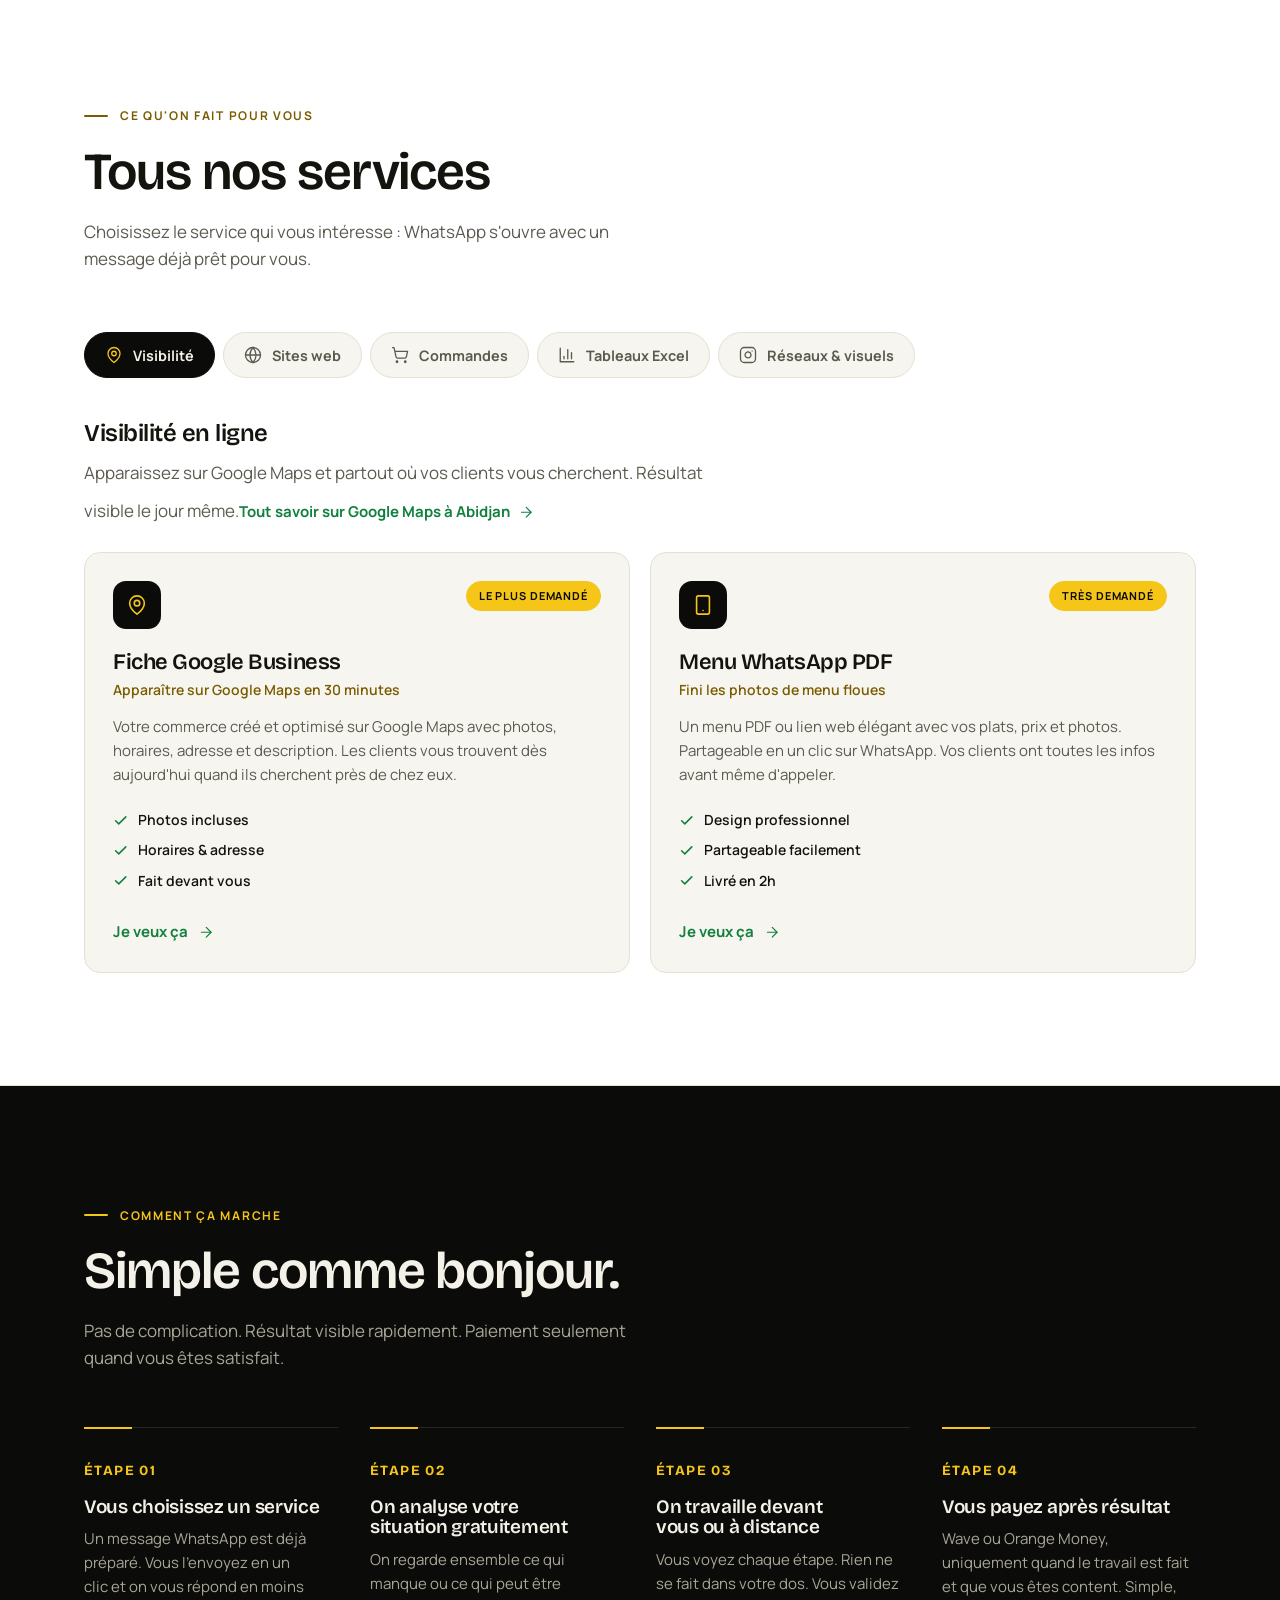
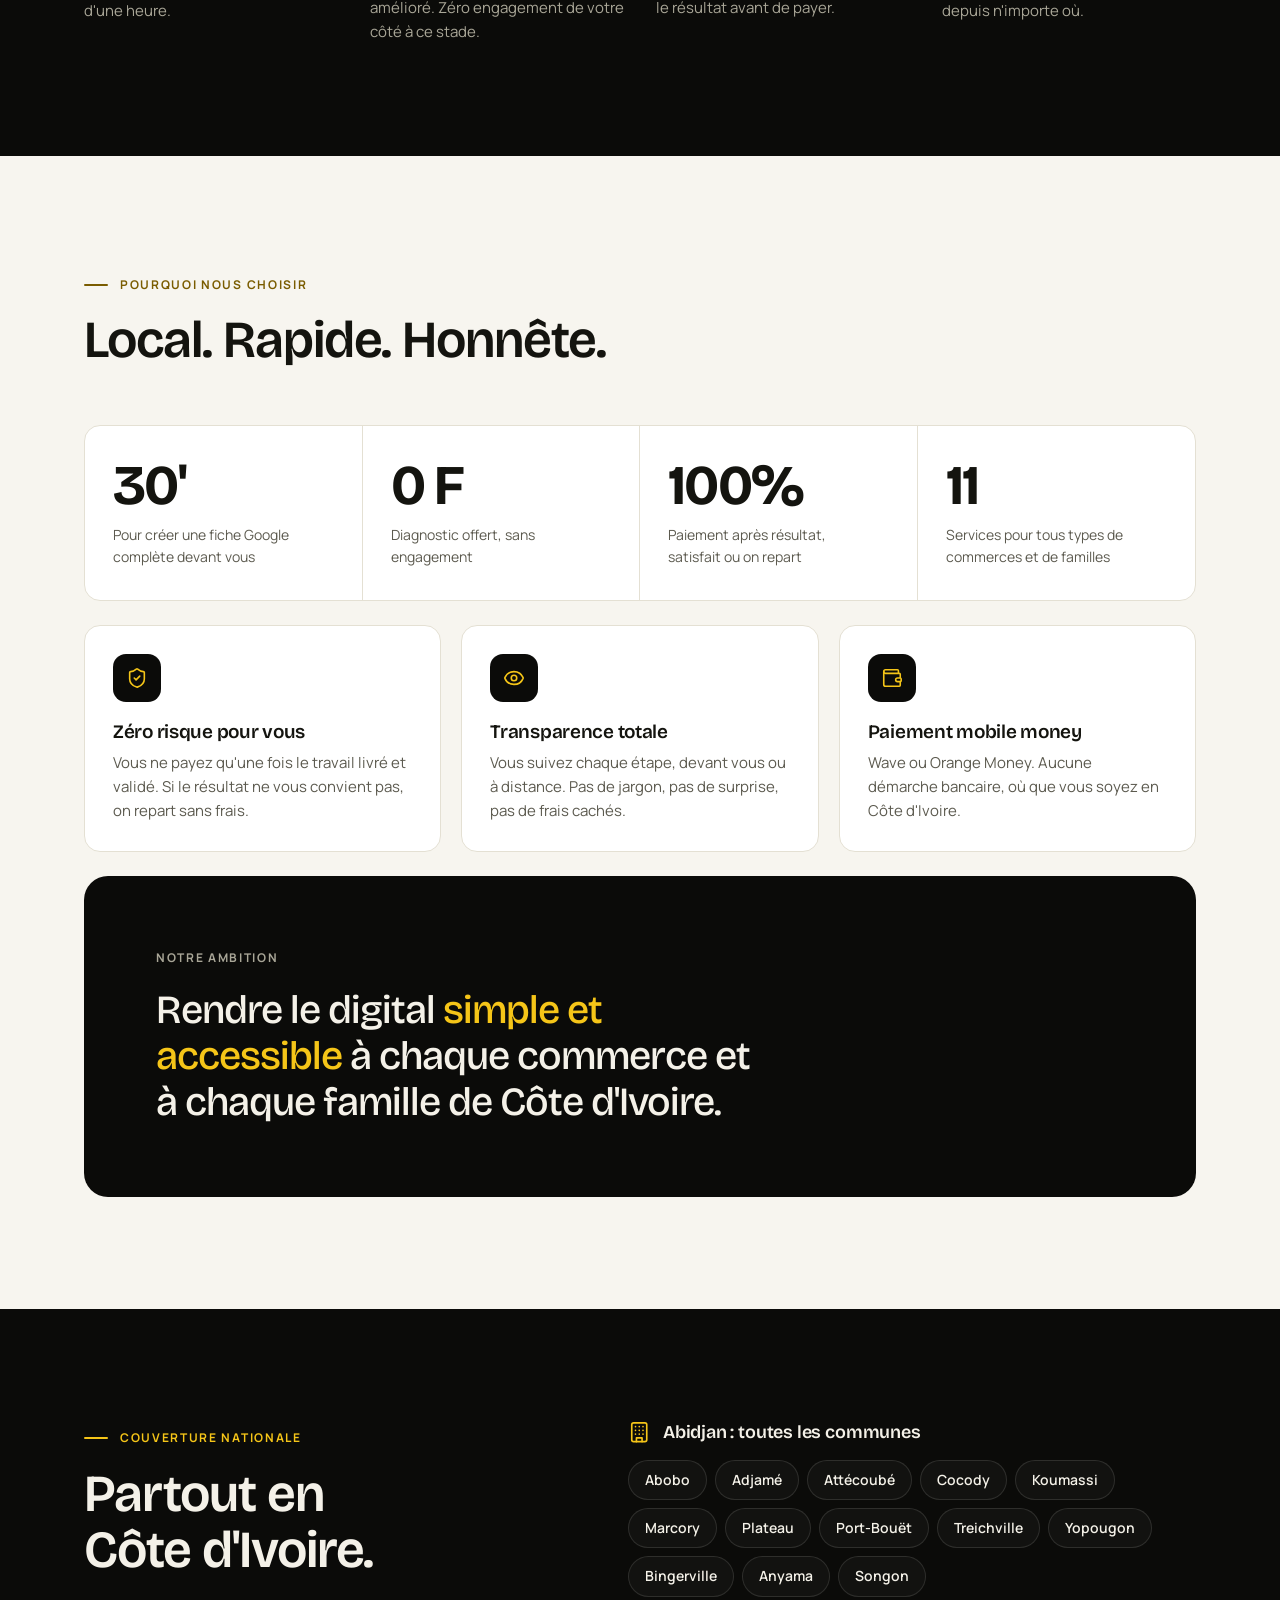
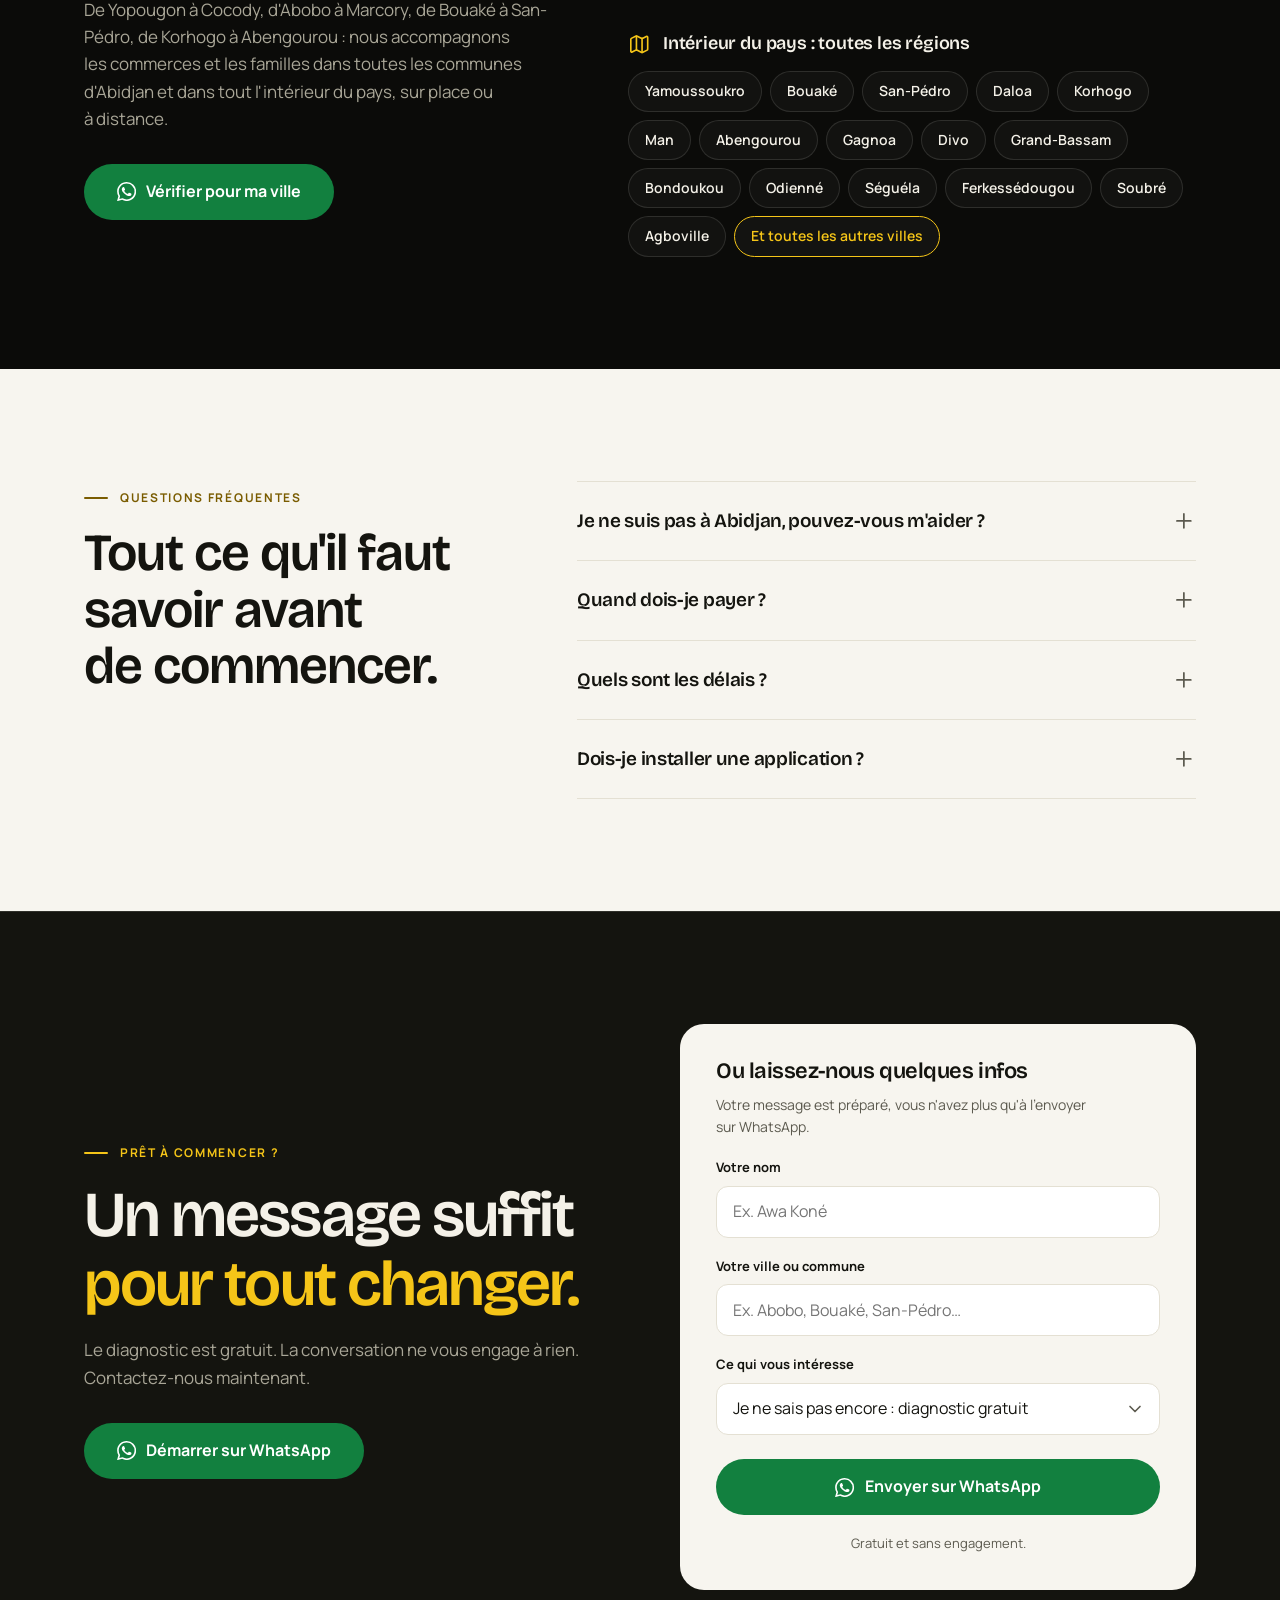
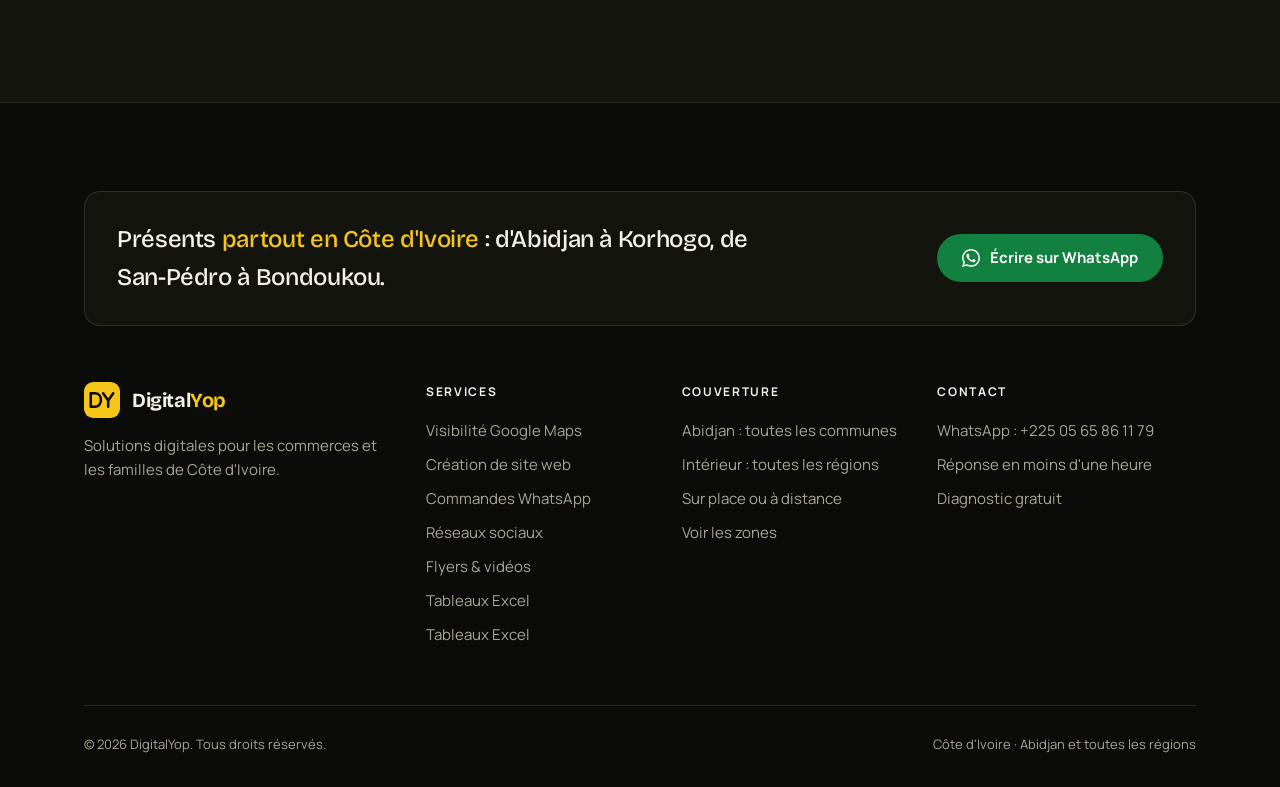
==== commit 52d11db1: "Ajoute le bloc 6 : page tableaux Excel de gestion, menu à 6 services Co-authored-by: v0 <it+v0agent@" ====
--- a/index.html
+++ b/index.html
@@ -80,6 +80,7 @@
         <li><a class="menu-card" href="/commande-whatsapp-abidjan/"><span class="menu-ic"><svg class="i" aria-hidden="true"><use href="#i-cart"/></svg></span><span class="menu-txt"><strong>Commandes WhatsApp</strong><span>Menu PDF, page et bon de commande</span></span><svg class="i menu-go" aria-hidden="true"><use href="#i-arrow"/></svg></a></li>
         <li><a class="menu-card" href="/gestion-reseaux-sociaux-abidjan/"><span class="menu-ic"><svg class="i" aria-hidden="true"><use href="#i-insta"/></svg></span><span class="menu-txt"><strong>Réseaux sociaux</strong><span>Instagram et Facebook gérés pour vous</span></span><svg class="i menu-go" aria-hidden="true"><use href="#i-arrow"/></svg></a></li>
         <li><a class="menu-card" href="/flyers-videos-publicitaires-abidjan/"><span class="menu-ic"><svg class="i" aria-hidden="true"><use href="#i-image"/></svg></span><span class="menu-txt"><strong>Flyers et vidéos</strong><span>Visuels, motion design et UGC</span></span><svg class="i menu-go" aria-hidden="true"><use href="#i-arrow"/></svg></a></li>
+        <li><a class="menu-card" href="/tableaux-excel-gestion-abidjan/"><span class="menu-ic"><svg class="i" aria-hidden="true"><use href="#i-chart"/></svg></span><span class="menu-txt"><strong>Tableaux Excel</strong><span>Stock, ventes, budget et sur mesure</span></span><svg class="i menu-go" aria-hidden="true"><use href="#i-arrow"/></svg></a></li>
       </ul>
       <ul class="menu-links">
         <li><a href="/" aria-current="page">Accueil</a></li>
@@ -263,7 +264,7 @@
     </div>
 
     <div class="panel" role="tabpanel" id="panel-excel" aria-labelledby="tab-excel" hidden>
-      <p class="panel-intro"><strong>Tableaux Excel sur mesure</strong>Fini les cahiers et les calculs à la main. Des outils simples qui calculent tout automatiquement pour vous.</p>
+      <p class="panel-intro"><strong>Tableaux Excel sur mesure</strong>Fini les cahiers et les calculs à la main. Des outils simples qui calculent tout automatiquement pour vous.<a class="more-link" href="/tableaux-excel-gestion-abidjan/">Tout savoir sur les tableaux Excel <svg class="i" aria-hidden="true"><use href="#i-arrow"/></svg></a></p>
       <div class="cards three">
       <article class="card">
         <div class="card-top"><div class="ico"><svg class="i" aria-hidden="true"><use href="#i-chart"/></svg></div><span class="badge">Très utile</span></div>
@@ -526,6 +527,7 @@
           <li><a href="/commande-whatsapp-abidjan/">Commandes WhatsApp</a></li>
           <li><a href="/gestion-reseaux-sociaux-abidjan/">Réseaux sociaux</a></li>
           <li><a href="/flyers-videos-publicitaires-abidjan/">Flyers &amp; vidéos</a></li>
+          <li><a href="/tableaux-excel-gestion-abidjan/">Tableaux Excel</a></li>
           <li><a href="#services" data-tab="excel">Tableaux Excel</a></li>
         </ul>
       </div>
